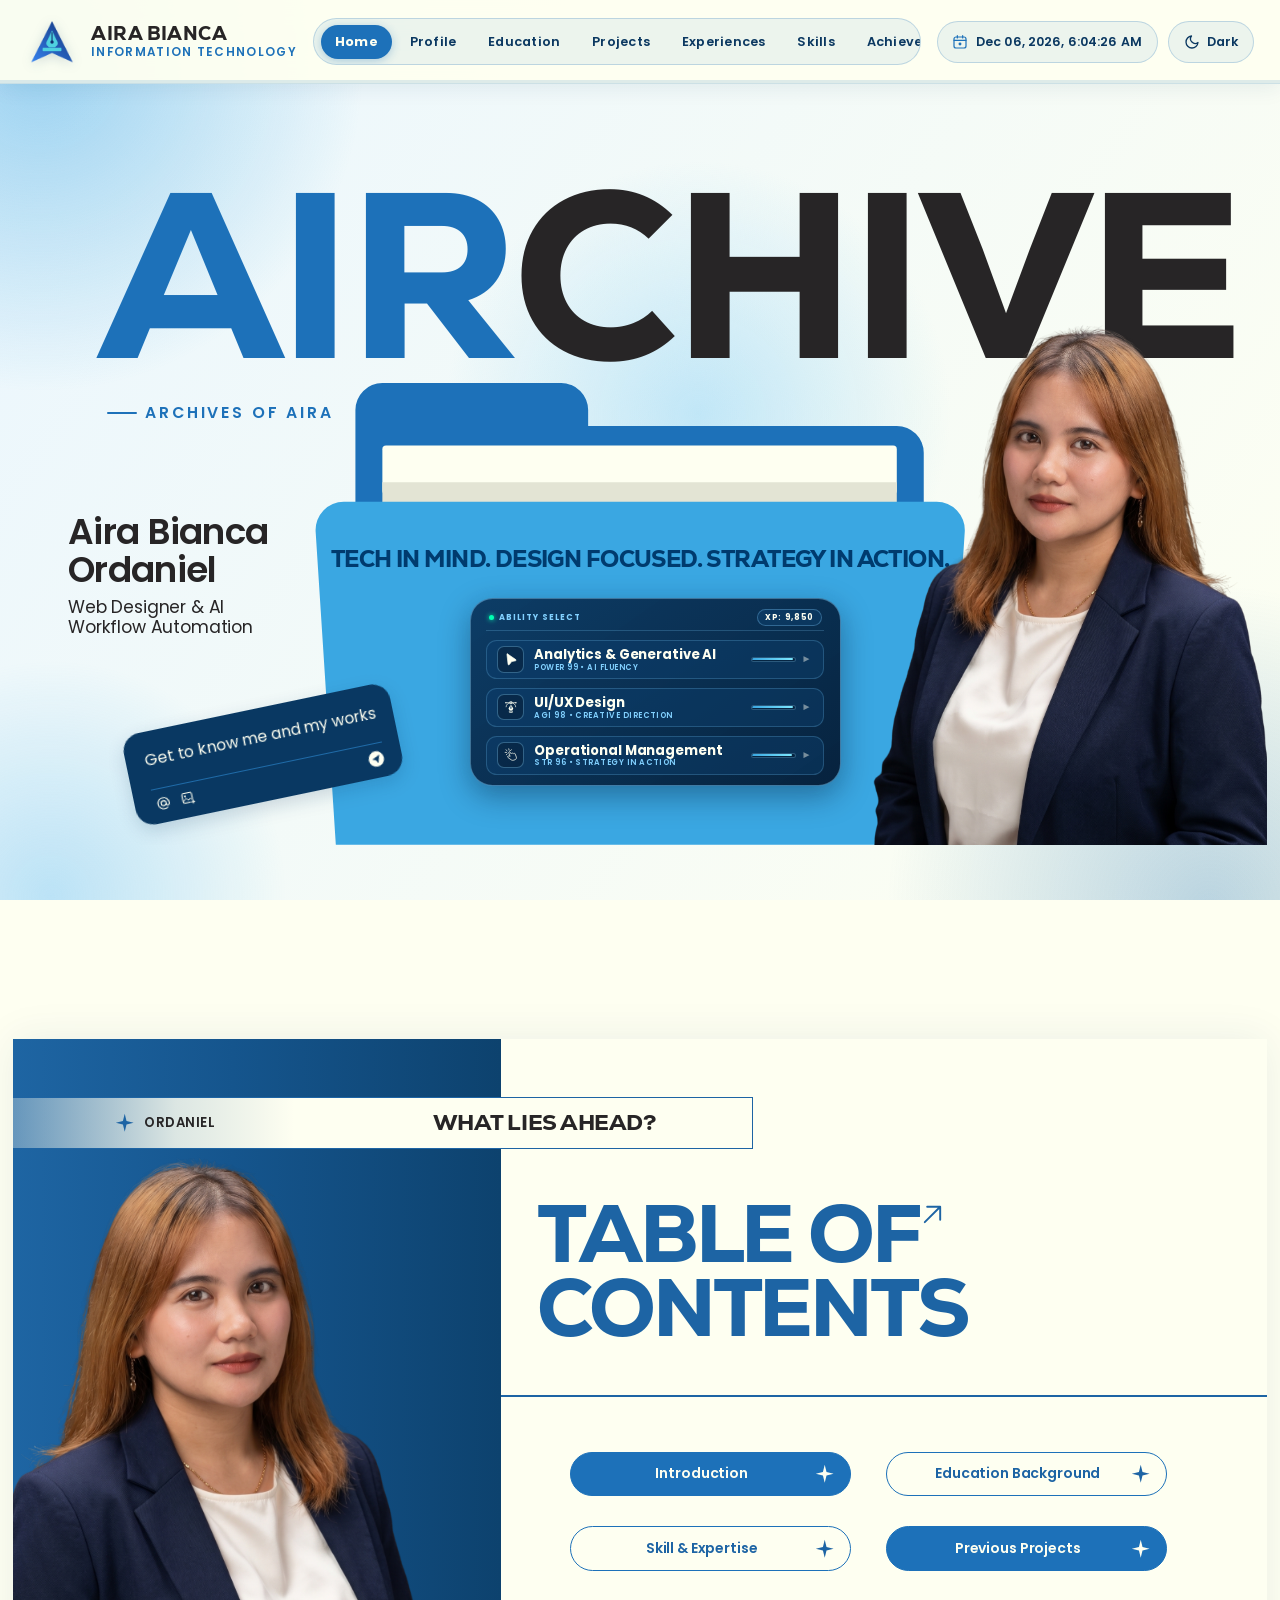
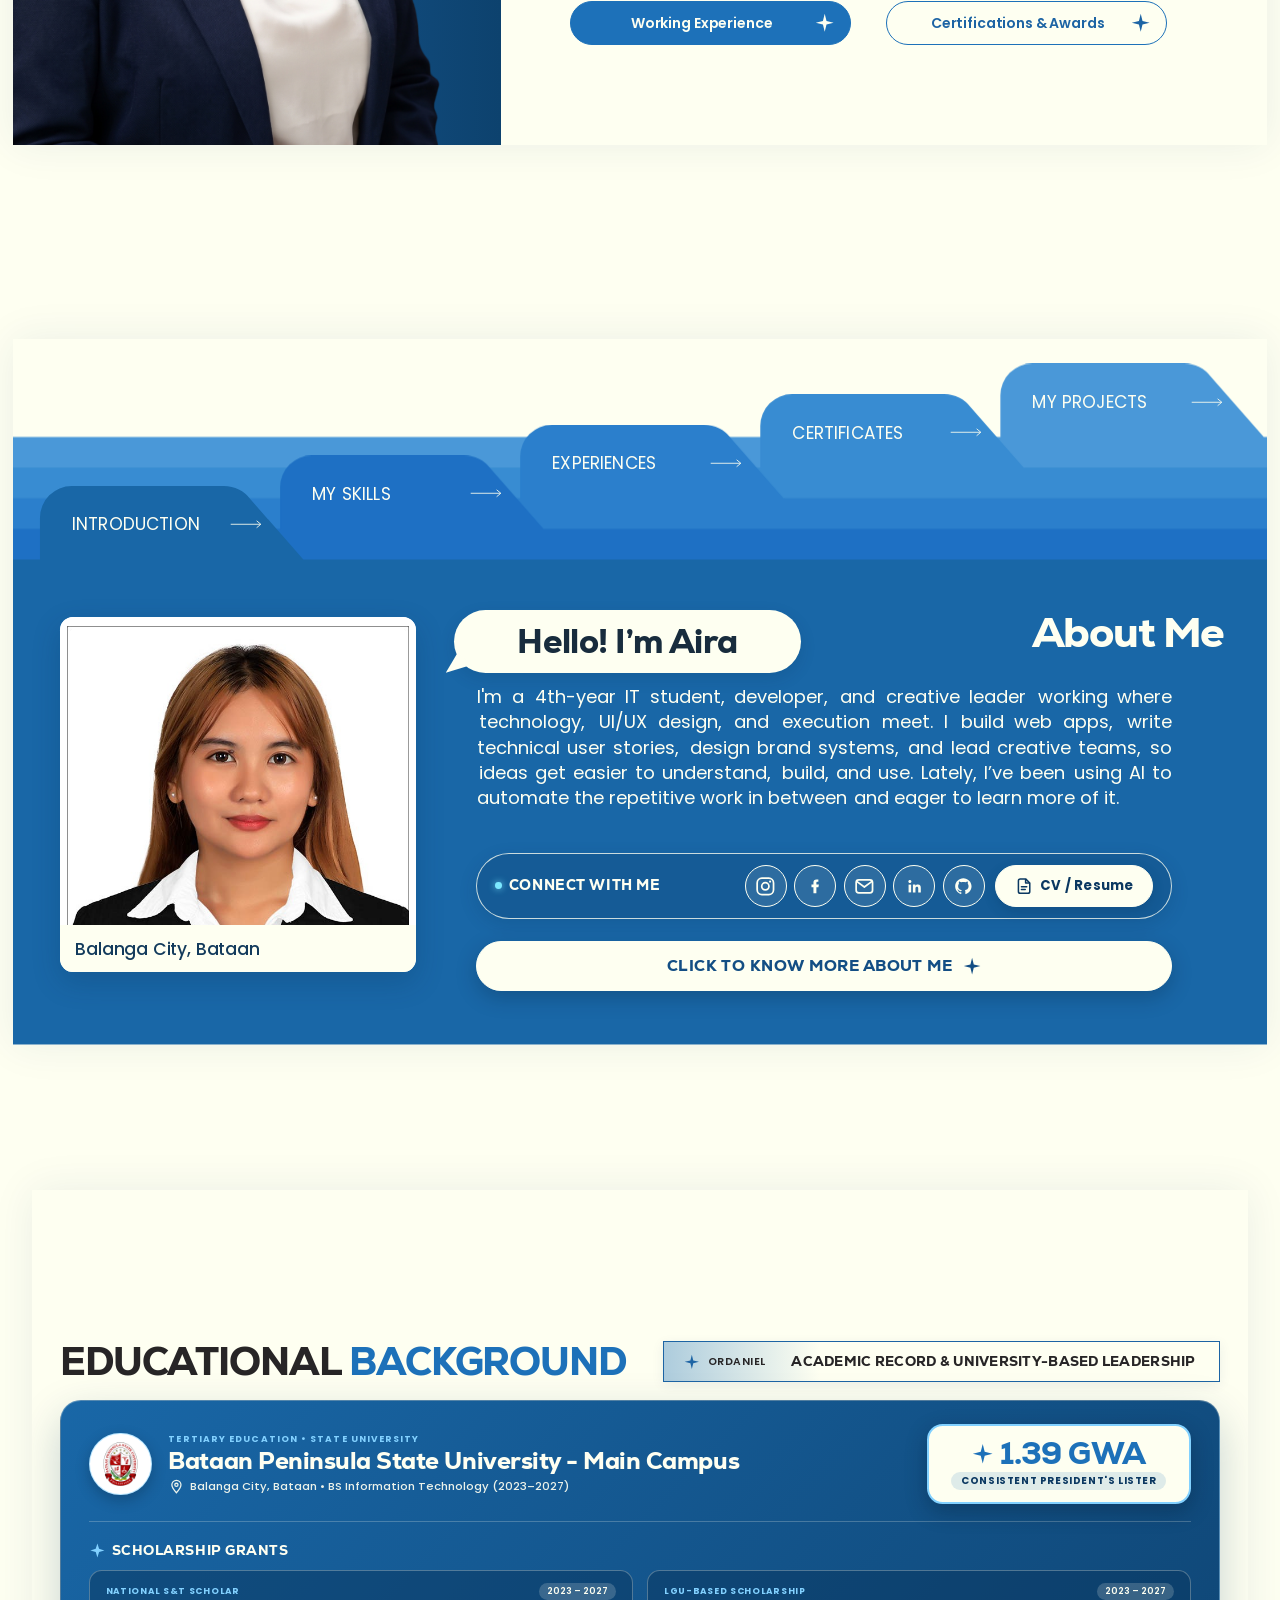
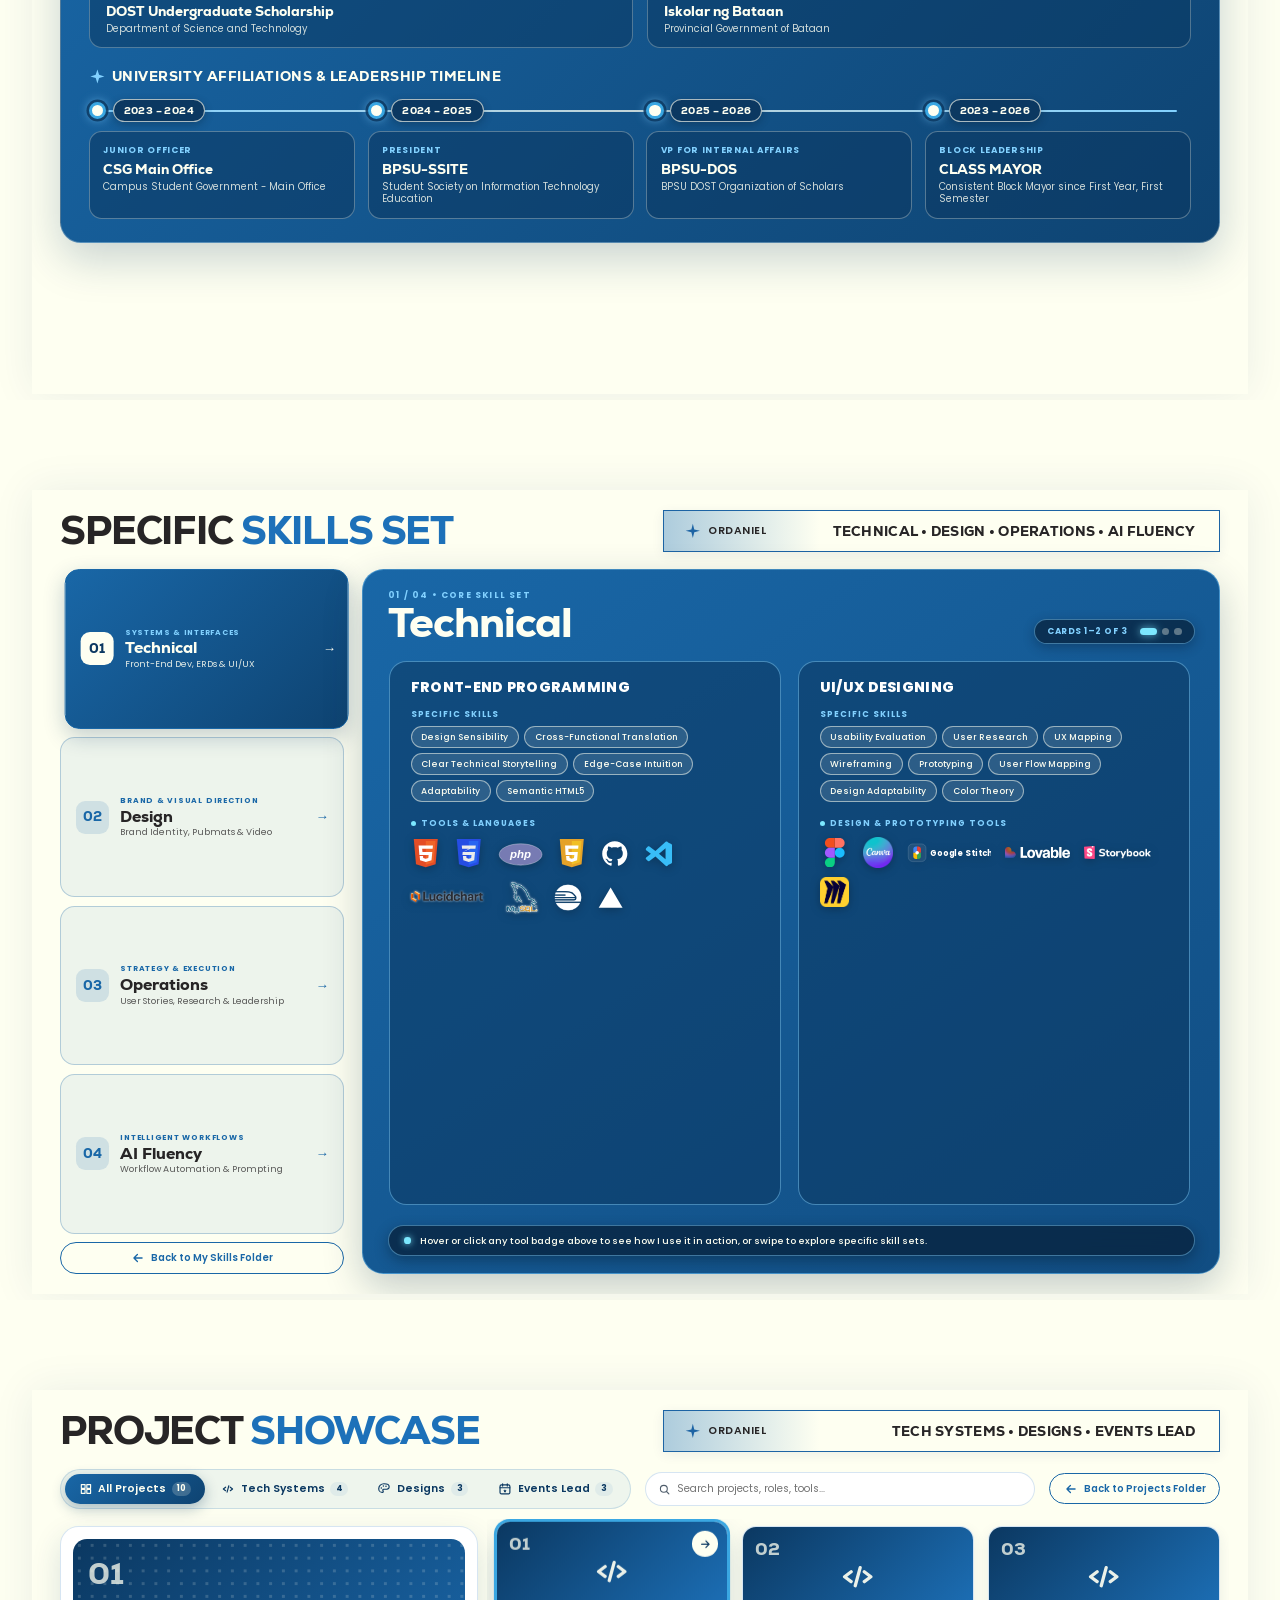
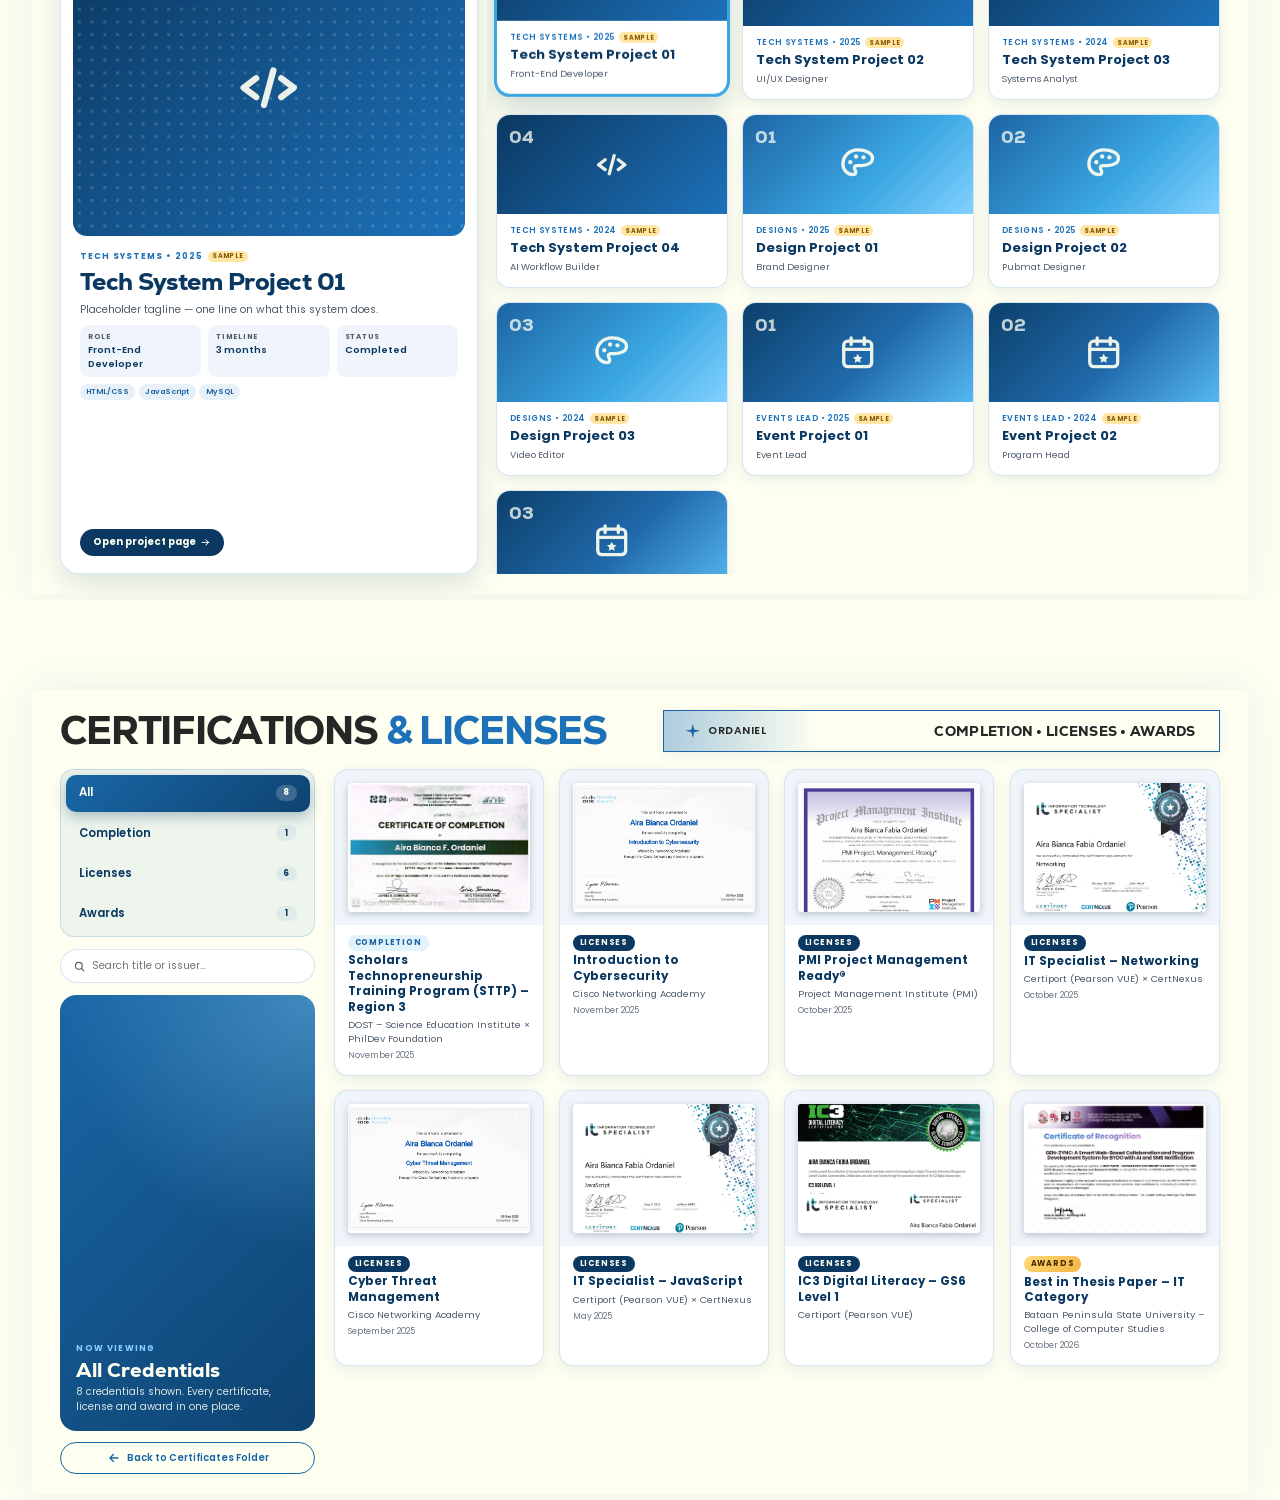
==== index.html @ 43c28be3 "updated with certs" ====
<!DOCTYPE html>
<html lang="en">

<head>
    <meta charset="UTF-8" />
    <meta name="viewport" content="width=device-width, initial-scale=1.0" />
    <title>AIRCHIVE — Archives of Aira | Aira Bianca Ordaniel</title>
    <!-- Browser Tab Icon (Favicon) — Adapts to Light & Dark Mode -->
    <link rel="icon" type="image/png" href="assets/logo-light.png" id="siteFavicon" />
    <link rel="apple-touch-icon" href="assets/logo-light.png" />
    <!-- External shared stylesheet (adoptable across all portfolio pages) -->
    <link rel="stylesheet" href="style.css" />
</head>

<body>

    <!-- ========================================================================
       TOP FIXED HEADER BAR (Logo + Name/Subtitle + Capsule Navigation)
       ======================================================================== -->
    <header class="site-header" aria-label="Main Portfolio Header">
        <!-- Left Brand: Custom A-Pen Logo (Light & Dark Variants) + Aira Bianca / Information Technology -->
        <a href="#page-cover" class="header-brand" data-nav-target="page-cover">
            <div class="header-logo-box" title="AIRCHIVE — Aira Bianca Logo">
                <img src="assets/logo-light.png" alt="Aira Bianca Logo"
                    class="header-logo-img header-logo-img--light" />
                <img src="assets/logo-dark.png" alt="Aira Bianca Logo" class="header-logo-img header-logo-img--dark" />
            </div>
            <div class="header-brand-text">
                <span class="header-brand-name">Aira Bianca</span>
                <span class="header-brand-sub">Information Technology</span>
            </div>
        </a>

        <!-- Center Capsule Navigation Bar -->
        <nav class="header-nav-capsule" aria-label="Primary Portfolio Sections">
            <a href="#page-cover" class="header-nav-link active" data-nav-target="page-cover">Home</a>
            <a href="#page-intro" class="header-nav-link" data-nav-target="page-intro"
                data-folder-mode="intro">Profile</a>
            <a href="#page-education" class="header-nav-link" data-nav-target="page-education">Education</a>
            <a href="#page-intro" class="header-nav-link" data-nav-target="page-intro"
                data-folder-mode="projects">Projects</a>
            <a href="#page-intro" class="header-nav-link" data-nav-target="page-intro"
                data-folder-mode="experiences">Experiences</a>
            <a href="#page-skills" class="header-nav-link" data-nav-target="page-skills">Skills</a>
            <a href="#page-toc" class="header-nav-link" data-nav-target="page-toc" data-toc-idx="5">
                Achievements</a>
            <a href="#page-intro" class="header-nav-link" data-nav-target="page-intro"
                data-folder-mode="certificates">Certifications</a>
            <a href="#page-intro" class="header-nav-link" data-nav-target="page-intro"
                data-folder-mode="experiences">Voluntary
                Involvements</a>
        </nav>

        <!-- Right Controls: Live Date-Time Picker + Light/Dark Theme Toggle -->
        <div class="header-controls">
            <!-- Live Date & Time Picker -->
            <label class="header-datetime-wrap"
                title="Click to open Date &amp; Time Picker (Double-click to reset to live clock)">
                <svg class="header-datetime-icon" viewBox="0 0 24 24" fill="none" xmlns="http://www.w3.org/2000/svg"
                    aria-hidden="true">
                    <rect x="3" y="4.5" width="18" height="16.5" rx="3" stroke="currentColor" stroke-width="1.8" />
                    <path d="M8 2.5V6M16 2.5V6M3 9.5H21" stroke="currentColor" stroke-width="1.8"
                        stroke-linecap="round" />
                    <circle cx="12" cy="15" r="2.2" fill="currentColor" />
                </svg>
                <span class="header-datetime-display" id="datetimeDisplay">Loading...</span>
                <input type="datetime-local" class="header-datetime-input" id="datetimePicker"
                    aria-label="Select Date and Time" />
            </label>

            <!-- Light / Dark Mode Toggle Button -->
            <button type="button" class="theme-toggle-btn" id="themeToggleBtn"
                title="Switch between Light and Dark Mode" aria-label="Toggle Light or Dark Mode">
                <svg class="theme-toggle-icon" id="themeToggleIcon" viewBox="0 0 24 24" fill="none"
                    xmlns="http://www.w3.org/2000/svg" aria-hidden="true">
                    <path d="M21 12.79A9 9 0 1 1 11.21 3 7 7 0 0 0 21 12.79Z" stroke="currentColor" stroke-width="2"
                        stroke-linecap="round" stroke-linejoin="round" />
                </svg>
                <span id="themeToggleLabel">Dark</span>
            </button>
        </div>

        <!-- Top Header Scroll Progress Indicator Bar -->
        <div class="header-scroll-track" aria-hidden="true">
            <div class="header-scroll-bar" id="headerScrollBar"></div>
        </div>
    </header>

    <!-- ========================================================================
       PAGE 1: PORTFOLIO COVER PAGE (AIRCHIVE)
       ======================================================================== -->
    <main class="portfolio-viewport" id="page-cover">
        <!-- Animated Blue Gradient Background (Theme-Adaptive, Mouse-Reactive) -->
        <div class="hero-gradient-bg" id="heroGradientBg" aria-hidden="true">
            <div class="hero-gradient-blobs" id="heroGradientBlobs">
                <span class="hero-blob hero-blob--1"></span>
                <span class="hero-blob hero-blob--2"></span>
                <span class="hero-blob hero-blob--3"></span>
                <span class="hero-blob hero-blob--4"></span>
            </div>
            <div class="hero-spotlight" id="heroSpotlight"></div>
            <div class="hero-grain"></div>
        </div>
        <!-- 16:9 Proportional Canvas (Matches Canva 1024x576 Layout Exactly) -->
        <section class="portfolio-canvas" id="portfolioCanvas" aria-label="AIRCHIVE Cover Page">

            <!-- Giant Display Header (Nexa) with Interactive Letters ("AIR" highlighted in blue) -->
            <h1 class="hero-title" id="heroTitle" aria-label="AIRCHIVE">
                <span class="hero-letter-air">A</span><span class="hero-letter-air">I</span><span
                    class="hero-letter-air">R</span><span>C</span><span>H</span><span>I</span><span>V</span><span>E</span>
            </h1>

            <!-- Creative Subtitle Badge ("Archives of Aira") -->
            <p class="hero-subtitle" id="heroSubtitle">Archives of Aira</p>

            <!-- Left Author Name & Subtitle (Poppins) -->
            <div class="author-info" id="authorInfo">
                <h2 class="author-name">Aira Bianca<br />Ordaniel</h2>
                <p class="author-role">Web Designer &amp; AI<br />Workflow Automation</p>
            </div>

            <!-- Center Folder Illustration (Click to open Table of Contents!) -->
            <div class="folder-wrapper" id="folderWrapper"
                title="Click to open the folder &amp; jump to Table of Contents">
                <svg class="folder-svg" viewBox="247 199 531 377" fill="none" xmlns="http://www.w3.org/2000/svg">
                    <!-- Back Folder Tab & Body -->
                    <path d="M 280 221
               A 22 22 0 0 1 302 199
               H 448
               A 22 22 0 0 1 470 221
               V 234
               H 722
               A 22 22 0 0 1 744 256
               V 330
               H 280
               Z" fill="#1D71B9" />
                    <!-- Animated Inner Document Paper Group -->
                    <g class="folder-paper-group">
                        <!-- Inner Document Paper (Cream Top Layer) -->
                        <rect x="302" y="250" width="420" height="40" rx="3" fill="#FEFFF1" />
                        <!-- Hidden Peek Label Revealed on Folder Hover -->
                        <text x="512" y="266" text-anchor="middle" class="paper-peek-text">
                            CLICK TO OPEN TABLE OF CONTENTS ↓
                        </text>
                        <!-- Inner Document Paper (Shaded Lower Strip) -->
                        <rect x="302" y="280" width="420" height="24" fill="#E3E4D4" />
                    </g>
                    <!-- Front Light-Blue Folder Flap (Slightly Tapered Sides with Rounded Top Corners) -->
                    <path class="folder-front-flap" d="M 264 576
               L 247.5 320
               A 23 23 0 0 1 270.5 296
               H 754.5
               A 23 23 0 0 1 777.5 320
               L 761 576
               Z" fill="#3AA7E2" />
                </svg>
            </div>

            <!-- Folder Tagline (Nexa Bold/Heavy) -->
            <p class="folder-tagline">TECH IN MIND. DESIGN FOCUSED. STRATEGY IN ACTION.</p>

            <!-- Dark Navy Skills Card inside Folder - Interactive Gameplay Ability Select -->
            <div class="skills-card" id="skillsCard" role="region" aria-label="Interactive Character Skills HUD">
                <!-- Mini Cyber Gameplay HUD Header -->
                <div class="skills-hud-bar" aria-hidden="true">
                    <span class="skills-hud-chip"><span class="skills-hud-dot"></span> ABILITY SELECT</span>
                    <span class="skills-hud-score" id="gameplayScore">XP: 9,850</span>
                </div>

                <!-- Row 1: Analytics & Generative AI -->
                <div class="skill-row skill-game-card-1" tabindex="0" data-toc-filter="ai" data-skill-score="150"
                    data-skill-title="Analytics &amp; Generative AI"
                    data-detail="Turning data insights &amp; LLM workflows into smart, automated web solutions. (Click to view in TOC ↓)">
                    <div class="skill-row-left">
                        <span class="skill-icon" aria-hidden="true">
                            <svg viewBox="0 0 28 28" fill="none" xmlns="http://www.w3.org/2000/svg">
                                <path
                                    d="M7.5 4.8L22.6 15.2C23.5 15.8 23.2 17.2 22.1 17.4L15.4 18.6L11.2 24.1C10.5 25.0 9.1 24.6 9.0 23.5L7.0 6.0C6.9 4.9 8.0 4.2 7.5 4.8Z"
                                    fill="#FEFFF1" stroke="#FEFFF1" stroke-width="1.2" stroke-linejoin="round" />
                            </svg>
                        </span>
                        <div class="skill-info-meta">
                            <span class="skill-label">Analytics &amp; Generative AI</span>
                            <span class="skill-game-sub">POWER 99 • AI FLUENCY</span>
                        </div>
                    </div>
                    <div class="skill-row-right">
                        <div class="skill-stat-gauge" title="Mastery Level: 99%">
                            <span class="skill-gauge-fill" style="width: 98%;"></span>
                        </div>
                        <span class="skill-select-arrow" aria-hidden="true">►</span>
                    </div>
                </div>

                <!-- Row 2: UI/UX Design -->
                <div class="skill-row skill-game-card-2" tabindex="0" data-toc-filter="design" data-skill-score="120"
                    data-skill-title="UI/UX Design"
                    data-detail="Crafting clean, intuitive interfaces and human-centered digital experiences. (Click to view in TOC ↓)">
                    <div class="skill-row-left">
                        <span class="skill-icon" aria-hidden="true">
                            <svg viewBox="0 0 28 28" fill="none" xmlns="http://www.w3.org/2000/svg">
                                <line x1="6" y1="6.5" x2="22" y2="6.5" stroke="#FEFFF1" stroke-width="1.2" />
                                <circle cx="5.2" cy="6.5" r="1.4" fill="#FEFFF1" />
                                <circle cx="22.8" cy="6.5" r="1.4" fill="#FEFFF1" />
                                <rect x="12.4" y="4.9" width="3.2" height="3.2" fill="#0B3861" stroke="#FEFFF1"
                                    stroke-width="1.2" />
                                <path d="M5.5 14.5C5.5 9.5 9.2 6.8 14 6.8C18.8 6.8 22.5 9.5 22.5 14.5" stroke="#FEFFF1"
                                    stroke-width="1.2" fill="none" />
                                <path d="M14 9.5L18.2 16.8L16.5 20.5H11.5L9.8 16.8L14 9.5Z" fill="#FEFFF1" />
                                <line x1="14" y1="9.5" x2="14" y2="15.5" stroke="#0B3861" stroke-width="1.2" />
                                <circle cx="14" cy="15.8" r="1.3" fill="#0B3861" />
                                <rect x="11.2" y="21.5" width="5.6" height="2.4" rx="0.6" stroke="#FEFFF1"
                                    stroke-width="1.2" fill="none" />
                            </svg>
                        </span>
                        <div class="skill-info-meta">
                            <span class="skill-label">UI/UX Design</span>
                            <span class="skill-game-sub">AGI 98 • CREATIVE DIRECTION</span>
                        </div>
                    </div>
                    <div class="skill-row-right">
                        <div class="skill-stat-gauge" title="Mastery Level: 98%">
                            <span class="skill-gauge-fill" style="width: 96%;"></span>
                        </div>
                        <span class="skill-select-arrow" aria-hidden="true">►</span>
                    </div>
                </div>

                <!-- Row 3: Operational Management -->
                <div class="skill-row skill-game-card-3" tabindex="0" data-toc-filter="ops" data-skill-score="110"
                    data-skill-title="Operational Management"
                    data-detail="Streamlining processes, project execution, and cross-functional workflows. (Click to view in TOC ↓)">
                    <div class="skill-row-left">
                        <span class="skill-icon" aria-hidden="true">
                            <svg viewBox="0 0 28 28" fill="none" xmlns="http://www.w3.org/2000/svg">
                                <line x1="10.2" y1="3.2" x2="10.8" y2="5.6" stroke="#FEFFF1" stroke-width="1.3"
                                    stroke-linecap="round" />
                                <line x1="5.2" y1="5.0" x2="7.2" y2="6.6" stroke="#FEFFF1" stroke-width="1.3"
                                    stroke-linecap="round" />
                                <line x1="3.8" y1="9.6" x2="6.3" y2="9.6" stroke="#FEFFF1" stroke-width="1.3"
                                    stroke-linecap="round" />
                                <line x1="5.8" y1="13.8" x2="7.6" y2="12.2" stroke="#FEFFF1" stroke-width="1.3"
                                    stroke-linecap="round" />
                                <line x1="14.8" y1="4.8" x2="13.2" y2="6.6" stroke="#FEFFF1" stroke-width="1.3"
                                    stroke-linecap="round" />
                                <path
                                    d="M11.2 8.2C10.3 8.5 9.9 9.5 10.3 10.5L12.6 16.5L10.3 15.8C9.3 15.5 8.3 16.0 8.1 16.9C7.9 17.5 8.2 18.2 8.8 18.6L14.6 22.8C15.9 23.7 17.6 23.9 19.2 23.3L21.5 22.4C23.4 21.7 24.3 19.6 23.6 17.7L21.5 12.2C21.1 11.2 20.1 10.7 19.2 11.1C18.9 11.2 18.6 11.5 18.5 11.8C18.1 10.9 17.1 10.5 16.2 10.9C15.8 11.0 15.5 11.3 15.4 11.7C14.9 10.9 14.0 10.6 13.2 11.0L12.5 9.1C12.2 8.2 11.3 7.9 11.2 8.2Z"
                                    stroke="#FEFFF1" stroke-width="1.3" stroke-linejoin="round" fill="none" />
                            </svg>
                        </span>
                        <div class="skill-info-meta">
                            <span class="skill-label">Operational Management</span>
                            <span class="skill-game-sub">STR 96 • STRATEGY IN ACTION</span>
                        </div>
                    </div>
                    <div class="skill-row-right">
                        <div class="skill-stat-gauge" title="Mastery Level: 96%">
                            <span class="skill-gauge-fill" style="width: 94%;"></span>
                        </div>
                        <span class="skill-select-arrow" aria-hidden="true">►</span>
                    </div>
                </div>
            </div>

            <!-- Interactive Skill Detail Pill below Card -->
            <div class="skill-detail-toast" id="skillDetailToast" role="status" aria-live="polite"></div>

            <!-- Interactive AI Reply Bubble above the 2026 Edition Prompt Box -->
            <div class="ai-reply-bubble" id="aiReplyBubble" role="status" aria-live="polite"></div>

            <!-- Tilted "2026 Edition" Interactive Prompt Box Badge (Bottom Left) -->
            <div class="edition-badge" id="editionBadge">
                <div class="edition-badge-top">
                    <input type="text" class="edition-prompt-input" id="promptInput"
                        value="Get to know me and my works!" placeholder="Ask or jump to section..."
                        aria-label="Interactive Portfolio Prompt" />
                </div>
                <div class="edition-badge-bottom">
                    <div class="edition-badge-left-icons">
                        <!-- @ Symbol Button -->
                        <button type="button" class="badge-icon-btn" id="btnMention" title="Mention @Aira"
                            aria-label="Show Aira's profile tag">
                            <svg class="icon-at" viewBox="0 0 20 20" fill="none" xmlns="http://www.w3.org/2000/svg">
                                <path
                                    d="M13.2 10C13.2 11.77 11.77 13.2 10 13.2C8.23 13.2 6.8 11.77 6.8 10C6.8 8.23 8.23 6.8 10 6.8C11.77 6.8 13.2 8.23 13.2 10ZM13.2 10V11.2C13.2 12.3 14.1 13.2 15.2 13.2C16.3 13.2 17.2 12.3 17.2 11.2V10C17.2 6.02 13.98 2.8 10 2.8C6.02 2.8 2.8 6.02 2.8 10C2.8 13.98 6.02 17.2 10 17.2C11.6 17.2 13.08 16.68 14.28 15.8"
                                    stroke="currentColor" stroke-width="1.4" stroke-linecap="round" />
                            </svg>
                        </button>
                        <!-- Image Add Button -->
                        <button type="button" class="badge-icon-btn" id="btnGallery" title="Open Table of Contents"
                            aria-label="Open Table of Contents">
                            <svg class="icon-image-plus" viewBox="0 0 20 20" fill="none"
                                xmlns="http://www.w3.org/2000/svg">
                                <rect x="2.8" y="3.2" width="12.5" height="12.5" rx="2.2" stroke="currentColor"
                                    stroke-width="1.3" />
                                <circle cx="6.5" cy="7" r="1.2" fill="currentColor" />
                                <path d="M3.5 13.5L7.2 9.8L10.2 12.8L12.5 10.5L14.8 12.8" stroke="currentColor"
                                    stroke-width="1.2" stroke-linecap="round" stroke-linejoin="round" />
                                <circle cx="15.5" cy="15.5" r="3.2" fill="#093862" />
                                <path d="M15.5 13.5V17.5M13.5 15.5H17.5" stroke="currentColor" stroke-width="1.3"
                                    stroke-linecap="round" />
                            </svg>
                        </button>
                    </div>

                    <!-- Send Paper Plane Circle Button -->
                    <button type="button" class="edition-badge-send" id="btnSendPrompt" title="Send prompt"
                        aria-label="Send prompt">
                        <svg viewBox="0 0 20 20" fill="none" xmlns="http://www.w3.org/2000/svg">
                            <circle cx="10" cy="10" r="8.5" fill="#FEFFF1" />
                            <path d="M6.2 9.8L13.6 6.4L11.2 14.2L9.4 11.0L6.2 9.8Z" fill="#093862" stroke="#093862"
                                stroke-width="0.6" stroke-linejoin="round" />
                        </svg>
                    </button>
                </div>
            </div>

            <!-- Transparent Portrait of Aira -->
            <div class="portrait-container" id="portraitContainer">
                <img src="assets/aira.png" alt="Aira Bianca Ordaniel" class="portrait-img" />
            </div>

        </section>
    </main>

    <!-- ========================================================================
       PAGE 2: TABLE OF CONTENTS
       ======================================================================== -->
    <section class="portfolio-viewport" id="page-toc">
        <div class="portfolio-canvas" id="tocCanvas" aria-label="Table of Contents Page">

            <!-- Left Blue Gradient Panel -->
            <div class="toc-left-panel" aria-hidden="true"></div>

            <!-- Top Banner ("✦ ORDANIEL | WHAT LIES AHEAD?") -->
            <header class="toc-top-banner">
                <div class="toc-banner-brand">
                    <!-- 4-Point Sparkle Star Icon -->
                    <svg class="toc-banner-star" viewBox="0 0 24 24" fill="none" xmlns="http://www.w3.org/2000/svg"
                        aria-hidden="true">
                        <path d="M12 1L14.2 9.8L23 12L14.2 14.2L12 23L9.8 14.2L1 12L9.8 9.8L12 1Z"
                            fill="currentColor" />
                    </svg>
                    <span>ORDANIEL</span>
                </div>
                <span class="toc-banner-headline">WHAT LIES AHEAD?</span>
            </header>

            <!-- Left Portrait Overlapping the Banner (Matches Canva Page 2) -->
            <div class="toc-portrait-container" id="tocPortrait">
                <img src="assets/flipped-aira.png" alt="Aira Bianca Ordaniel" class="toc-portrait-img" />
            </div>

            <!-- Main Heading: TABLE OF CONTENTS + Top-Right Arrow -->
            <div class="toc-heading-group">
                <h2 class="toc-heading">TABLE OF<br />CONTENTS</h2>
                <!-- Top-Right Diagonal Arrow Icon (Click to scroll back to Cover) -->
                <a href="#page-cover" class="toc-heading-arrow" title="Back to Portfolio Cover"
                    aria-label="Back to Portfolio Cover">
                    <svg viewBox="0 0 28 28" fill="none" xmlns="http://www.w3.org/2000/svg">
                        <path d="M6 22L22 6M22 6H8.5M22 6V19.5" stroke="currentColor" stroke-width="2"
                            stroke-linecap="round" stroke-linejoin="round" />
                    </svg>
                </a>
            </div>

            <!-- Horizontal Divider Line -->
            <div class="toc-divider" aria-hidden="true"></div>

            <!-- 2x3 Grid of Interactive TOC Pill Buttons -->
            <nav class="toc-pills-grid" aria-label="Portfolio Sections">
                <!-- Row 1, Col 1: Introduction (Solid Blue -> Opens Page 3!) -->
                <a href="#page-intro" class="toc-pill toc-pill--filled" data-target="page-intro"
                    data-folder-mode="intro" data-section="01 • INTRODUCTION" data-category="ai design ops"
                    data-summary="Click to open the Introduction folder tab — About Aira, her background, and credentials.">
                    <span>Introduction</span>
                    <span class="toc-pill-star" aria-hidden="true">
                        <svg viewBox="0 0 24 24" fill="none" xmlns="http://www.w3.org/2000/svg">
                            <path d="M12 1L14.2 9.8L23 12L14.2 14.2L12 23L9.8 14.2L1 12L9.8 9.8L12 1Z"
                                fill="currentColor" />
                        </svg>
                    </span>
                </a>

                <!-- Row 1, Col 2: Education Background (Outlined Cream -> Opens Page 4!) -->
                <a href="#page-education" class="toc-pill toc-pill--outlined" data-target="page-education"
                    data-section="02 • EDUCATION" data-category="ops"
                    data-summary="Click to view Educational Background — Bataan Peninsula State University, BSIT (2023–2027), scholarships, and leadership timeline.">
                    <span>Education Background</span>
                    <span class="toc-pill-star" aria-hidden="true">
                        <svg viewBox="0 0 24 24" fill="none" xmlns="http://www.w3.org/2000/svg">
                            <path d="M12 1L14.2 9.8L23 12L14.2 14.2L12 23L9.8 14.2L1 12L9.8 9.8L12 1Z"
                                fill="currentColor" />
                        </svg>
                    </span>
                </a>

                <!-- Row 2, Col 1: Skill & Expertise (Outlined Cream -> Opens My Skills Folder!) -->
                <a href="#page-intro" class="toc-pill toc-pill--outlined" data-target="page-intro"
                    data-folder-mode="skills" data-section="03 • SKILL &amp; EXPERTISE" data-category="ai design ops"
                    data-summary="Click to open the My Skills folder tab — What I Do across Technical Projects, Design Workload, and Strategic Planning.">
                    <span>Skill &amp; Expertise</span>
                    <span class="toc-pill-star" aria-hidden="true">
                        <svg viewBox="0 0 24 24" fill="none" xmlns="http://www.w3.org/2000/svg">
                            <path d="M12 1L14.2 9.8L23 12L14.2 14.2L12 23L9.8 14.2L1 12L9.8 9.8L12 1Z"
                                fill="currentColor" />
                        </svg>
                    </span>
                </a>

                <!-- Row 2, Col 2: Previous Projects (Solid Blue) -->
                <a href="#page-intro" class="toc-pill toc-pill--filled" data-target="page-intro" data-folder-mode="projects" data-section="04 • PREVIOUS PROJECTS"
                    data-category="ai design"
                    data-summary="Featured web applications, UI/UX prototypes, and AI-powered builds with live case studies.">
                    <span>Previous Projects</span>
                    <span class="toc-pill-star" aria-hidden="true">
                        <svg viewBox="0 0 24 24" fill="none" xmlns="http://www.w3.org/2000/svg">
                            <path d="M12 1L14.2 9.8L23 12L14.2 14.2L12 23L9.8 14.2L1 12L9.8 9.8L12 1Z"
                                fill="currentColor" />
                        </svg>
                    </span>
                </a>

                <!-- Row 3, Col 1: Working Experience (Solid Blue) -->
                <a href="#page-intro" class="toc-pill toc-pill--filled" data-target="page-intro" data-folder-mode="experiences" data-section="05 • WORKING EXPERIENCE"
                    data-category="ops design"
                    data-summary="Hands-on professional roles, operational management impact, and real-world project delivery.">
                    <span>Working Experience</span>
                    <span class="toc-pill-star" aria-hidden="true">
                        <svg viewBox="0 0 24 24" fill="none" xmlns="http://www.w3.org/2000/svg">
                            <path d="M12 1L14.2 9.8L23 12L14.2 14.2L12 23L9.8 14.2L1 12L9.8 9.8L12 1Z"
                                fill="currentColor" />
                        </svg>
                    </span>
                </a>

                <!-- Row 3, Col 2: Certifications & Awards (Outlined Cream) -->
                <a href="#page-intro" class="toc-pill toc-pill--outlined" data-target="page-intro" data-folder-mode="certificates"
                    data-section="06 • CERTIFICATIONS &amp; AWARDS" data-category="ai"
                    data-summary="Verified credentials, AI &amp; tech certifications, and recognitions earned along the journey.">
                    <span>Certifications &amp; Awards</span>
                    <span class="toc-pill-star" aria-hidden="true">
                        <svg viewBox="0 0 24 24" fill="none" xmlns="http://www.w3.org/2000/svg">
                            <path d="M12 1L14.2 9.8L23 12L14.2 14.2L12 23L9.8 14.2L1 12L9.8 9.8L12 1Z"
                                fill="currentColor" />
                        </svg>
                    </span>
                </a>
            </nav>

            <!-- Interactive Section Preview Bar (Updates when hovering/clicking any TOC pill) -->
            <div class="toc-preview-bar" id="tocPreviewBar" role="status" aria-live="polite">
                <div class="toc-preview-content">
                    <span class="toc-preview-badge" id="tocPreviewBadge">01 • INTRODUCTION</span>
                    <span class="toc-preview-text" id="tocPreviewText">Hover or click any chapter pill above to preview
                        what lies ahead.</span>
                </div>
            </div>

        </div>
    </section>

    <!-- ========================================================================
       PAGE 3: INTRODUCTION ("ABOUT ME") — LAYERED FOLDER CONCEPT
       ======================================================================== -->
    <section class="portfolio-viewport" id="page-intro">
        <div class="portfolio-canvas intro-canvas" id="introCanvas" aria-label="Introduction — About Me Page">

            <!-- 3-Layer Stacked Folder SVG Background (Exact Canva Geometry) -->
            <svg class="intro-folders-svg" viewBox="0 0 1024 576" fill="none" xmlns="http://www.w3.org/2000/svg"
                aria-hidden="true">
                <!-- 5 stacked folder shapes = 5 tab SLOTS (back-most first). JS moves the tab labels
                     between slots, so the active folder always sits in the front slot. -->
                <g class="intro-folder-layer intro-folder-layer--s4" id="svgFolderSlot4">
                    <path d="M 0 80 H 806 V 46 A 26 26 0 0 1 832 20 H 956 A 28 28 0 0 1 978 31 L 1021 80 H 1024 V 200 H 0 Z"
                        fill="#4A98D8" />
                </g>
                <g class="intro-folder-layer intro-folder-layer--s3" id="svgFolderSlot3">
                    <path d="M 0 105 H 610 V 71 A 26 26 0 0 1 636 45 H 760 A 28 28 0 0 1 782 56 L 825 105 H 1024 V 225 H 0 Z"
                        fill="#388CD2" />
                </g>
                <g class="intro-folder-layer intro-folder-layer--s2" id="svgFolderSlot2">
                    <path d="M 0 130 H 414 V 96 A 26 26 0 0 1 440 70 H 564 A 28 28 0 0 1 586 81 L 629 130 H 1024 V 250 H 0 Z"
                        fill="#2B7FCC" />
                </g>
                <g class="intro-folder-layer intro-folder-layer--s1" id="svgFolderSlot1">
                    <path d="M 0 155 H 218 V 121 A 26 26 0 0 1 244 95 H 368 A 28 28 0 0 1 390 106 L 433 155 H 1024 V 275 H 0 Z"
                        fill="#1E70C4" />
                </g>
                <g class="intro-folder-layer intro-folder-layer--s0" id="svgFolderSlot0">
                    <path d="M 0 180 H 22 V 146 A 26 26 0 0 1 48 120 H 172 A 28 28 0 0 1 194 131 L 237 180 H 1024 V 576 H 0 Z"
                        fill="#1967A7" />
                </g>
            </svg>

            <!-- Interactive Folder Tab Buttons Overlaid on the 3 Folder Tabs -->
            <button type="button" class="intro-tab-btn intro-tab-btn--projects slot-4" data-tab="projects"
                title="Open My Projects folder">
                <span>MY PROJECTS</span>
                <span class="intro-tab-arrow" aria-hidden="true">
                    <svg viewBox="0 0 46 14" fill="none" xmlns="http://www.w3.org/2000/svg">
                        <line x1="1" y1="7" x2="43" y2="7" stroke="currentColor" stroke-width="1.2" />
                        <path d="M38 2.5L43.5 7L38 11.5" stroke="currentColor" stroke-width="1.2" stroke-linecap="round"
                            stroke-linejoin="round" />
                    </svg>
                </span>
            </button>

            <button type="button" class="intro-tab-btn intro-tab-btn--certs slot-3" data-tab="certificates"
                title="Open Certificates folder">
                <span>CERTIFICATES</span>
                <span class="intro-tab-arrow" aria-hidden="true">
                    <svg viewBox="0 0 46 14" fill="none" xmlns="http://www.w3.org/2000/svg">
                        <line x1="1" y1="7" x2="43" y2="7" stroke="currentColor" stroke-width="1.2" />
                        <path d="M38 2.5L43.5 7L38 11.5" stroke="currentColor" stroke-width="1.2" stroke-linecap="round"
                            stroke-linejoin="round" />
                    </svg>
                </span>
            </button>

            <button type="button" class="intro-tab-btn intro-tab-btn--experiences slot-2" data-tab="experiences"
                title="Open Experiences folder">
                <span>EXPERIENCES</span>
                <span class="intro-tab-arrow" aria-hidden="true">
                    <svg viewBox="0 0 46 14" fill="none" xmlns="http://www.w3.org/2000/svg">
                        <line x1="1" y1="7" x2="43" y2="7" stroke="currentColor" stroke-width="1.2" />
                        <path d="M38 2.5L43.5 7L38 11.5" stroke="currentColor" stroke-width="1.2" stroke-linecap="round"
                            stroke-linejoin="round" />
                    </svg>
                </span>
            </button>

            <button type="button" class="intro-tab-btn intro-tab-btn--skills slot-1" data-tab="skills"
                title="Preview My Skills tab">
                <span>MY SKILLS</span>
                <span class="intro-tab-arrow" aria-hidden="true">
                    <svg viewBox="0 0 46 14" fill="none" xmlns="http://www.w3.org/2000/svg">
                        <line x1="1" y1="7" x2="43" y2="7" stroke="currentColor" stroke-width="1.2" />
                        <path d="M38 2.5L43.5 7L38 11.5" stroke="currentColor" stroke-width="1.2" stroke-linecap="round"
                            stroke-linejoin="round" />
                    </svg>
                </span>
            </button>

            <button type="button" class="intro-tab-btn intro-tab-btn--intro slot-0" data-tab="intro"
                title="Active Tab: Introduction (Click to view Introduction)">
                <span>INTRODUCTION</span>
                <span class="intro-tab-arrow" aria-hidden="true">
                    <svg viewBox="0 0 46 14" fill="none" xmlns="http://www.w3.org/2000/svg">
                        <line x1="1" y1="7" x2="43" y2="7" stroke="currentColor" stroke-width="1.2" />
                        <path d="M38 2.5L43.5 7L38 11.5" stroke="currentColor" stroke-width="1.2" stroke-linecap="round"
                            stroke-linejoin="round" />
                    </svg>
                </span>
            </button>

            <!-- Quick Return Pill When Viewing MY SKILLS Folder Tab -->
            <button type="button" class="folder-prev-tab-pill" id="btnBackToIntroTab"
                title="Return to Introduction Folder Tab">
                <svg width="15" height="15" viewBox="0 0 24 24" fill="none" xmlns="http://www.w3.org/2000/svg"
                    aria-hidden="true">
                    <path d="M19 12H5M5 12L11 6M5 12L11 18" stroke="currentColor" stroke-width="2.2"
                        stroke-linecap="round" stroke-linejoin="round" />
                </svg>
                <span id="folderPrevTabLabel">INTRODUCTION</span>
            </button>

            <!-- Main Folder Foreground Content Wrapper (INTRODUCTION TAB) -->
            <div class="intro-content-fade" id="introFolderContent">
                <!-- Left Polaroid Card with Provided Picture & "Balanga City, Bataan" Caption -->
                <div class="intro-polaroid">
                    <div class="intro-polaroid-photo-wrap">
                        <img src="assets/aira-id.jpg" alt="Aira Bianca Ordaniel — Portrait"
                            class="intro-polaroid-img" />
                    </div>
                    <div class="intro-polaroid-caption">
                        Balanga City, Bataan
                    </div>
                </div>

                <!-- "Hello! I'm Aira" Cream Speech Bubble -->
                <div class="intro-speech-bubble" id="introSpeechBubble" title="Click to wave!">
                    <span class="intro-speech-text" id="introSpeechText">Hello! I’m Aira</span>
                </div>

                <!-- Top-Right "About Me" Display Heading -->
                <h2 class="intro-about-heading">About Me</h2>

                <!-- Bio Paragraph (With Interactive Highlightable Spans Matched to All 6 Bottom Pills) -->
                <p class="intro-bio-text">
                    I'm a <span class="intro-bio-highlight" data-badge="it">4th-year IT student, developer,</span> and
                    <span class="intro-bio-highlight" data-badge="dost">creative leader</span> working where <span
                        class="intro-bio-highlight" data-badge="it">technology,</span> <span class="intro-bio-highlight"
                        data-badge="uiux">UI/UX design,</span> and <span class="intro-bio-highlight"
                        data-badge="workflow">execution</span> meet. I <span class="intro-bio-highlight"
                        data-badge="it">build web apps,</span> <span class="intro-bio-highlight"
                        data-badge="writer">write technical user stories,</span> <span class="intro-bio-highlight"
                        data-badge="graphic">design brand systems,</span> and <span class="intro-bio-highlight"
                        data-badge="dost">lead creative teams,</span> so <span class="intro-bio-highlight"
                        data-badge="writer">ideas get easier to understand,</span> <span class="intro-bio-highlight"
                        data-badge="uiux">build, and use.</span> Lately, I’ve been <span class="intro-bio-highlight"
                        data-badge="workflow">using AI to automate the repetitive work in between</span> and eager to
                    learn more of it.
                </p>

                <!-- Connect With Me Bar (Instagram, Facebook, Email, LinkedIn, GitHub + CV/Resume Pill) -->
                <div class="intro-connect-row">
                    <span class="intro-connect-label">Connect with me</span>

                    <div class="intro-connect-actions">
                        <div class="intro-social-links" role="group" aria-label="Social and Contact Links">
                            <!-- Instagram -->
                            <a href="https://www.instagram.com/rara.iea/" target="_blank" rel="noopener noreferrer"
                                class="intro-social-btn" aria-label="Instagram" title="Instagram (@rara.iea)">
                                <svg class="intro-social-icon" viewBox="0 0 24 24" fill="none"
                                    xmlns="http://www.w3.org/2000/svg" aria-hidden="true">
                                    <rect x="2.5" y="2.5" width="19" height="19" rx="5.5" stroke="currentColor"
                                        stroke-width="2" />
                                    <circle cx="12" cy="12" r="4.2" stroke="currentColor" stroke-width="2" />
                                    <circle cx="17.5" cy="6.5" r="1.25" fill="currentColor" />
                                </svg>
                            </a>

                            <!-- Facebook -->
                            <a href="https://www.facebook.com/aeraee.ordaniel/" target="_blank"
                                rel="noopener noreferrer" class="intro-social-btn" aria-label="Facebook"
                                title="Facebook (Aira Bianca Ordaniel)">
                                <svg class="intro-social-icon" viewBox="0 0 24 24" fill="none"
                                    xmlns="http://www.w3.org/2000/svg" aria-hidden="true">
                                    <path
                                        d="M15.5 4H13.2C11.1 4 9.8 5.4 9.8 7.6V9.8H7.5V13H9.8V20H13.2V13H15.6L16.1 9.8H13.2V7.9C13.2 7.1 13.5 6.8 14.5 6.8H15.5V4Z"
                                        fill="currentColor" />
                                </svg>
                            </a>

                            <!-- Email -->
                            <a href="mailto:airabiancaordaniel616@gmail.com" class="intro-social-btn" aria-label="Email"
                                title="Send an Email (airabiancaordaniel616@gmail.com)">
                                <svg class="intro-social-icon" viewBox="0 0 24 24" fill="none"
                                    xmlns="http://www.w3.org/2000/svg" aria-hidden="true">
                                    <rect x="2.5" y="4.5" width="19" height="15" rx="3" stroke="currentColor"
                                        stroke-width="2" />
                                    <path d="M3.5 6.5L12 12.8L20.5 6.5" stroke="currentColor" stroke-width="2"
                                        stroke-linecap="round" stroke-linejoin="round" />
                                </svg>
                            </a>

                            <!-- LinkedIn -->
                            <a href="https://www.linkedin.com/in/aira-ordaniel/" target="_blank"
                                rel="noopener noreferrer" class="intro-social-btn" aria-label="LinkedIn"
                                title="LinkedIn (Aira Bianca Ordaniel)">
                                <svg class="intro-social-icon" viewBox="0 0 24 24" fill="none"
                                    xmlns="http://www.w3.org/2000/svg" aria-hidden="true">
                                    <path
                                        d="M6.8 8.2C7.8 8.2 8.6 7.4 8.6 6.4C8.6 5.4 7.8 4.6 6.8 4.6C5.8 4.6 5 5.4 5 6.4C5 7.4 5.8 8.2 6.8 8.2Z"
                                        fill="currentColor" />
                                    <path d="M5.3 10H8.3V19H5.3V10Z" fill="currentColor" />
                                    <path
                                        d="M10.3 10H13.2V11.3C13.7 10.4 14.8 9.8 16.2 9.8C18.8 9.8 19.5 11.4 19.5 13.8V19H16.5V14.4C16.5 13.2 16.2 12.4 15.1 12.4C13.9 12.4 13.3 13.2 13.3 14.4V19H10.3V10Z"
                                        fill="currentColor" />
                                </svg>
                            </a>

                            <!-- GitHub -->
                            <a href="https://github.com/ayeeruh" target="_blank" rel="noopener noreferrer"
                                class="intro-social-btn" aria-label="GitHub" title="GitHub (@ayeeruh)">
                                <svg class="intro-social-icon" viewBox="0 0 24 24" fill="none"
                                    xmlns="http://www.w3.org/2000/svg" aria-hidden="true">
                                    <path fill-rule="evenodd" clip-rule="evenodd"
                                        d="M12 2.5C6.75 2.5 2.5 6.75 2.5 12C2.5 16.2 5.22 19.75 9 21.02C9.47 21.1 9.65 20.82 9.65 20.57C9.65 20.34 9.64 19.58 9.64 18.78C6.99 19.35 6.43 17.65 6.43 17.65C6 16.55 5.37 16.26 5.37 16.26C4.51 15.67 5.44 15.68 5.44 15.68C6.39 15.75 6.9 16.66 6.9 16.66C7.75 18.11 9.13 17.69 9.67 17.45C9.75 16.84 10 16.42 10.28 16.18C8.17 15.94 5.95 15.12 5.95 11.48C5.95 10.44 6.32 9.59 6.93 8.93C6.83 8.69 6.5 7.72 7.02 6.41C7.02 6.41 7.82 6.15 9.63 7.38C10.39 7.17 11.2 7.06 12 7.06C12.8 7.06 13.61 7.17 14.37 7.38C16.18 6.15 16.98 6.41 16.98 6.41C17.5 7.72 17.17 8.69 17.07 8.93C17.68 9.59 18.05 10.44 18.05 11.48C18.05 15.13 15.83 15.94 13.71 16.17C14.05 16.47 14.35 17.05 14.35 17.95C14.35 19.23 14.34 20.26 14.34 20.57C14.34 20.82 14.52 21.11 15 21.02C18.78 19.75 21.5 16.2 21.5 12C21.5 6.75 17.25 2.5 12 2.5Z"
                                        fill="currentColor" />
                                </svg>
                            </a>
                        </div>

                        <!-- CV / Resume Pill -->
                        <a href="assets/Ordaniel_Resume.pdf" class="intro-cv-pill" download="Ordaniel_Resume.pdf"
                            title="Download CV / Resume (PDF)">
                            <svg class="intro-cv-icon" viewBox="0 0 24 24" fill="none"
                                xmlns="http://www.w3.org/2000/svg" aria-hidden="true">
                                <path
                                    d="M14 2.5H7C5.6 2.5 4.5 3.6 4.5 5V19C4.5 20.4 5.6 21.5 7 21.5H17C18.4 21.5 19.5 20.4 19.5 19V8L14 2.5Z"
                                    stroke="currentColor" stroke-width="2" stroke-linejoin="round" />
                                <path d="M14 2.5V8H19.5" stroke="currentColor" stroke-width="2"
                                    stroke-linejoin="round" />
                                <path d="M8.5 13H15.5M8.5 16.5H13.5" stroke="currentColor" stroke-width="2"
                                    stroke-linecap="round" />
                            </svg>
                            <span>CV / Resume</span>
                        </a>
                    </div>
                </div>

                <!-- Slightly Bigger CTA Pill Below the 6 Credential Pills -->
                <div class="intro-know-more-wrap">
                    <button type="button" class="intro-know-more-btn" id="btnKnowMore">
                        <span>Click to Know More About Me</span>
                        <svg class="intro-know-more-icon" viewBox="0 0 24 24" fill="none"
                            xmlns="http://www.w3.org/2000/svg" aria-hidden="true">
                            <path d="M12 1L14.2 9.8L23 12L14.2 14.2L12 23L9.8 14.2L1 12L9.8 9.8L12 1Z"
                                fill="currentColor" />
                        </svg>
                    </button>
                </div>
            </div>

            <!-- ==============================================================
                 MY SKILLS FOLDER FOREGROUND CONTENT ("WHAT I DO" CREATIVE DECK)
                 ============================================================== -->
            <div class="skills-folder-content" id="skillsFolderContent" aria-hidden="true">

                <div class="skills-overview-stage" id="skillsOverviewStage">
                    <!-- Top Header Bar Inside Folder: Title + Subtitle Badge + CTA Button -->
                    <div class="skills-stage-topbar">
                        <div class="skills-what-title-group">
                            <h2 class="skills-what-heading">What I Do</h2>
                            <span class="skills-what-kicker">
                                <svg width="12" height="12" viewBox="0 0 24 24" fill="none"
                                    xmlns="http://www.w3.org/2000/svg" aria-hidden="true">
                                    <path d="M12 1L14.2 9.8L23 12L14.2 14.2L12 23L9.8 14.2L1 12L9.8 9.8L12 1Z"
                                        fill="currentColor" />
                                </svg>
                                <span>3 CORE PILLARS OF EXECUTION</span>
                            </span>
                        </div>

                        <!-- Prominent CTA Button Redirecting to Dedicated 4-Card Skills Page (#page-skills) -->
                        <button type="button" class="skills-view-set-btn" id="btnViewSpecificSkills">
                            <span>View Specific Skills Set</span>
                            <svg class="skills-view-set-icon" viewBox="0 0 24 24" fill="none"
                                xmlns="http://www.w3.org/2000/svg" aria-hidden="true">
                                <path d="M12 1L14.2 9.8L23 12L14.2 14.2L12 23L9.8 14.2L1 12L9.8 9.8L12 1Z"
                                    fill="currentColor" />
                            </svg>
                        </button>
                    </div>

                    <!-- 3-Column Equal-Height Creative Archive Cards (Zero Overlap!) -->
                    <div class="skills-three-cards-deck">
                        <!-- Card 01: Technical Projects -->
                        <article class="skills-grey-card" data-skill-jump="technical" role="button" tabindex="0"
                            title="Click to inspect Technical skill set">
                            <div class="skills-grey-card-top">
                                <div class="skills-grey-card-head">
                                    <div class="skills-grey-title-wrap">
                                        <span class="skills-grey-index">PILLAR 01 • TECH</span>
                                        <h3 class="skills-grey-title">Technical Projects</h3>
                                    </div>
                                    <span class="skills-card-icon-badge" aria-hidden="true">
                                        <svg viewBox="0 0 24 24" fill="none" xmlns="http://www.w3.org/2000/svg">
                                            <path d="M8 9L4 12L8 15M16 9L20 12L16 15M13.5 6.5L10.5 17.5"
                                                stroke="currentColor" stroke-width="2" stroke-linecap="round"
                                                stroke-linejoin="round" />
                                        </svg>
                                    </span>
                                </div>
                                <div class="skills-grey-divider"></div>
                                <ul class="skills-grey-list">
                                    <li>Front-end Programming for System Development</li>
                                    <li>UI/UX Designing for Prototypes and Wireframes</li>
                                </ul>
                            </div>

                            <div class="skills-grey-card-foot">
                                <div class="skills-grey-chips">
                                    <span>Web Apps</span>
                                    <span>Wireframes</span>
                                    <span>ERDs</span>
                                </div>
                                <span class="skills-card-inspect-link">Inspect Technical →</span>
                            </div>
                        </article>

                        <!-- Card 02: Design Workload -->
                        <article class="skills-grey-card" data-skill-jump="design" role="button" tabindex="0"
                            title="Click to inspect Design skill set">
                            <div class="skills-grey-card-top">
                                <div class="skills-grey-card-head">
                                    <div class="skills-grey-title-wrap">
                                        <span class="skills-grey-index">PILLAR 02 • DESIGN</span>
                                        <h3 class="skills-grey-title">Design Workload</h3>
                                    </div>
                                    <span class="skills-card-icon-badge" aria-hidden="true">
                                        <svg viewBox="0 0 24 24" fill="none" xmlns="http://www.w3.org/2000/svg">
                                            <path d="M12 3L19 10L8 21H3V16L12 3Z" stroke="currentColor" stroke-width="2"
                                                stroke-linejoin="round" />
                                            <circle cx="13.5" cy="10.5" r="1.5" fill="currentColor" />
                                        </svg>
                                    </span>
                                </div>
                                <div class="skills-grey-divider"></div>
                                <ul class="skills-grey-list">
                                    <li>Produce engaging visuals and publication materials</li>
                                    <li>Established brandings for organizations.</li>
                                </ul>
                            </div>

                            <div class="skills-grey-card-foot">
                                <div class="skills-grey-chips">
                                    <span>Pubmats</span>
                                    <span>Brand Kits</span>
                                    <span>Visuals</span>
                                </div>
                                <span class="skills-card-inspect-link">Inspect Design →</span>
                            </div>
                        </article>

                        <!-- Card 03: Strategic Planning/Assistance -->
                        <article class="skills-grey-card" data-skill-jump="operations" role="button" tabindex="0"
                            title="Click to inspect Operations &amp; AI Fluency skill sets">
                            <div class="skills-grey-card-top">
                                <div class="skills-grey-card-head">
                                    <div class="skills-grey-title-wrap">
                                        <span class="skills-grey-index">PILLAR 03 • STRATEGY &amp; AI</span>
                                        <h3 class="skills-grey-title">Strategic Planning/Assistance</h3>
                                    </div>
                                    <span class="skills-card-icon-badge" aria-hidden="true">
                                        <svg viewBox="0 0 24 24" fill="none" xmlns="http://www.w3.org/2000/svg">
                                            <path d="M12 2L14.3 9.7L22 12L14.3 14.3L12 22L9.7 14.3L2 12L9.7 9.7L12 2Z"
                                                stroke="currentColor" stroke-width="2" stroke-linejoin="round" />
                                        </svg>
                                    </span>
                                </div>
                                <div class="skills-grey-divider"></div>
                                <ul class="skills-grey-list">
                                    <li>Research consultations and Academe-based commissions</li>
                                    <li>Optimize AI for operational workflows of organizations</li>
                                </ul>
                            </div>

                            <div class="skills-grey-card-foot">
                                <div class="skills-grey-chips">
                                    <span>Research</span>
                                    <span>AI Workflows</span>
                                    <span>Operations</span>
                                </div>
                                <span class="skills-card-inspect-link">Inspect Operations &amp; AI →</span>
                            </div>
                        </article>
                    </div>
                </div>

            </div>

            <!-- ==============================================================
                 CERTIFICATES FOLDER FOREGROUND (Completion + Licenses Preview)
                 ============================================================== -->
            <div class="folder-tab-content certs-folder-content" id="certsFolderContent" data-folder-panel="certificates"
                aria-hidden="true">
                <div class="folder-stage">
                    <div class="skills-stage-topbar">
                        <div class="skills-what-title-group">
                            <h2 class="skills-what-heading">Credential Vault</h2>
                            <span class="skills-what-kicker">
                                <svg width="12" height="12" viewBox="0 0 24 24" fill="none"
                                    xmlns="http://www.w3.org/2000/svg" aria-hidden="true">
                                    <path d="M12 1L14.2 9.8L23 12L14.2 14.2L12 23L9.8 14.2L1 12L9.8 9.8L12 1Z"
                                        fill="currentColor" />
                                </svg>
                                <span id="certsVaultKicker">2 COLLECTIONS</span>
                            </span>
                        </div>
                        <button type="button" class="skills-view-set-btn" data-open-certs="all">
                            <span>View All Certifications</span>
                            <svg class="skills-view-set-icon" viewBox="0 0 24 24" fill="none"
                                xmlns="http://www.w3.org/2000/svg" aria-hidden="true">
                                <path d="M12 1L14.2 9.8L23 12L14.2 14.2L12 23L9.8 14.2L1 12L9.8 9.8L12 1Z"
                                    fill="currentColor" />
                            </svg>
                        </button>
                    </div>

                    <!-- Three Interactive Drawers: Completion, Licenses & Awards (filled from CERTIFICATES data) -->
                    <div class="cert-drawers" id="certDrawers"></div>
                </div>
            </div>

            <!-- ==============================================================
                 EXPERIENCES FOLDER FOREGROUND (Working / Volunteering / Freelancing)
                 ============================================================== -->
            <div class="folder-tab-content experiences-folder-content" id="experiencesFolderContent"
                data-folder-panel="experiences" aria-hidden="true">
                <div class="folder-stage">
                    <div class="skills-stage-topbar">
                        <div class="skills-what-title-group">
                            <h2 class="skills-what-heading">Experience Log</h2>
                            <span class="skills-what-kicker">
                                <svg width="12" height="12" viewBox="0 0 24 24" fill="none"
                                    xmlns="http://www.w3.org/2000/svg" aria-hidden="true">
                                    <path d="M12 1L14.2 9.8L23 12L14.2 14.2L12 23L9.8 14.2L1 12L9.8 9.8L12 1Z"
                                        fill="currentColor" />
                                </svg>
                                <span id="experiencesKicker">3 TRACKS</span>
                            </span>
                        </div>
                        <p class="exp-hint">Hover or click a track to expand it</p>
                    </div>

                    <!-- Three Expanding Panels (filled from EXPERIENCES data) -->
                    <div class="exp-panels" id="expPanels"></div>
                </div>
            </div>

            <!-- ==============================================================
                 MY PROJECTS FOLDER FOREGROUND (3 Collection Cards + View Full Projects)
                 ============================================================== -->
            <div class="folder-tab-content projects-folder-content" id="projectsFolderContent"
                data-folder-panel="projects" aria-hidden="true">
                <div class="folder-stage">
                    <div class="skills-stage-topbar">
                        <div class="skills-what-title-group">
                            <h2 class="skills-what-heading">Project Archive</h2>
                            <span class="skills-what-kicker">
                                <svg width="12" height="12" viewBox="0 0 24 24" fill="none"
                                    xmlns="http://www.w3.org/2000/svg" aria-hidden="true">
                                    <path d="M12 1L14.2 9.8L23 12L14.2 14.2L12 23L9.8 14.2L1 12L9.8 9.8L12 1Z"
                                        fill="currentColor" />
                                </svg>
                                <span id="projectsKicker">3 COLLECTIONS</span>
                            </span>
                        </div>
                        <button type="button" class="skills-view-set-btn" data-open-projects="all">
                            <span>View Full Projects</span>
                            <svg class="skills-view-set-icon" viewBox="0 0 24 24" fill="none"
                                xmlns="http://www.w3.org/2000/svg" aria-hidden="true">
                                <path d="M12 1L14.2 9.8L23 12L14.2 14.2L12 23L9.8 14.2L1 12L9.8 9.8L12 1Z"
                                    fill="currentColor" />
                            </svg>
                        </button>
                    </div>

                    <!-- Three Collection Cards: Tech Systems / Designs / Events Lead -->
                    <div class="proj-collections" id="projCollections"></div>
                </div>
            </div>

            <!-- ==============================================================
                 EXPANDED SCROLLABLE FOLDER VIEW ("KNOW MORE ABOUT ME" DOSSIER)
                 ============================================================== -->
            <div class="intro-expanded-folder" id="introExpandedFolder" aria-hidden="true">
                <!-- Sticky Folder Header -->
                <div class="expanded-folder-topbar">
                    <div class="expanded-folder-tab-title">
                        <svg class="dossier-inline-icon" viewBox="0 0 24 24" fill="none"
                            xmlns="http://www.w3.org/2000/svg" aria-hidden="true">
                            <path
                                d="M3 6.5C3 5.4 3.9 4.5 5 4.5H9.6C10.2 4.5 10.8 4.8 11.2 5.3L12.6 7H19C20.1 7 21 7.9 21 9V17.5C21 18.6 20.1 19.5 19 19.5H5C3.9 19.5 3 18.6 3 17.5V6.5Z"
                                stroke="currentColor" stroke-width="1.8" stroke-linejoin="round" />
                        </svg>
                        <span>AIRCHIVE OWNER'S FULL PROFILE</span>
                    </div>
                    <button type="button" class="expanded-folder-close-btn" id="btnCloseExpandedFolder"
                        aria-label="Close Full Profile" title="Close">
                        <svg width="18" height="18" viewBox="0 0 24 24" fill="none" xmlns="http://www.w3.org/2000/svg"
                            aria-hidden="true">
                            <path d="M18 6L6 18M6 6L18 18" stroke="currentColor" stroke-width="2.4"
                                stroke-linecap="round" stroke-linejoin="round" />
                        </svg>
                    </button>
                </div>

                <!-- Scrollable Content Inside Expanded Folder -->
                <div class="expanded-folder-scroll">
                    <!-- 1. Full Name Strip -->
                    <div class="dossier-hero-card">
                        <div class="dossier-identity">
                            <img src="assets/aira-id.jpg" alt="AIRA BIANCA F. Ordaniel" class="dossier-avatar" />
                            <div class="dossier-name-group">
                                <span class="dossier-kicker">Full Name • Archive Owner</span>
                                <h3 class="dossier-fullname">AIRA BIANCA F. Ordaniel</h3>
                                <span class="dossier-location-sub">
                                    <svg class="dossier-inline-icon" viewBox="0 0 24 24" fill="none"
                                        xmlns="http://www.w3.org/2000/svg" aria-hidden="true">
                                        <path
                                            d="M12 21C16 16.8 18.5 13.4 18.5 9.8C18.5 6.2 15.6 3.3 12 3.3C8.4 3.3 5.5 6.2 5.5 9.8C5.5 13.4 8 16.8 12 21Z"
                                            stroke="currentColor" stroke-width="1.8" />
                                        <circle cx="12" cy="9.8" r="2.3" stroke="currentColor" stroke-width="1.8" />
                                    </svg>
                                    <span>Balanga City, Bataan • Web Designer &amp; AI Workflow Automation</span>
                                </span>
                            </div>
                        </div>
                    </div>

                    <!-- 1.5. Core Passions & Advocacies (Before Three Main Skill Pillars) -->
                    <div>
                        <h4 class="dossier-section-title">
                            <svg class="dossier-inline-icon" viewBox="0 0 24 24" fill="none"
                                xmlns="http://www.w3.org/2000/svg" aria-hidden="true">
                                <path d="M12 2L14.4 9.6L22 12L14.4 14.4L12 22L9.6 14.4L2 12L9.6 9.6L12 2Z"
                                    fill="#82D1FF" />
                            </svg>
                            <span>Core Passions &amp; Advocacies</span>
                        </h4>
                        <div class="dossier-passions-grid">
                            <!-- Passion 1: Organizational Leadership -->
                            <div class="dossier-passion-card">
                                <div class="dossier-passion-icon-wrap">
                                    <svg viewBox="0 0 24 24" fill="none" xmlns="http://www.w3.org/2000/svg"
                                        aria-hidden="true">
                                        <circle cx="9" cy="7.5" r="3" stroke="currentColor" stroke-width="1.8" />
                                        <path d="M3.5 19C3.5 15.8 6 13.5 9 13.5C12 13.5 14.5 15.8 14.5 19"
                                            stroke="currentColor" stroke-width="1.8" stroke-linecap="round" />
                                        <circle cx="16.8" cy="8.8" r="2.3" stroke="currentColor" stroke-width="1.8" />
                                        <path d="M15.2 14C17.8 14.2 20.2 16 20.5 19" stroke="currentColor"
                                            stroke-width="1.8" stroke-linecap="round" />
                                    </svg>
                                </div>
                                <div class="dossier-passion-text">
                                    <strong class="dossier-passion-title">Organizational Leadership</strong>
                                    <span class="dossier-passion-sub">Leading student councils, scholar organizations,
                                        and creative teams</span>
                                </div>
                            </div>

                            <!-- Passion 2: Journalism -->
                            <div class="dossier-passion-card">
                                <div class="dossier-passion-icon-wrap">
                                    <svg viewBox="0 0 24 24" fill="none" xmlns="http://www.w3.org/2000/svg"
                                        aria-hidden="true">
                                        <path d="M17.5 3.5L20.5 6.5L8.5 18.5L4 19.8L5.3 15.3L17.5 3.5Z"
                                            stroke="currentColor" stroke-width="1.8" stroke-linejoin="round" />
                                        <path d="M15 6L18 9" stroke="currentColor" stroke-width="1.8"
                                            stroke-linecap="round" />
                                        <path d="M4 21H20" stroke="currentColor" stroke-width="1.8"
                                            stroke-linecap="round" />
                                    </svg>
                                </div>
                                <div class="dossier-passion-text">
                                    <strong class="dossier-passion-title">Journalism</strong>
                                    <span class="dossier-passion-sub">Article writing for literary and campus
                                        publications</span>
                                </div>
                            </div>

                            <!-- Passion 3: Film-Making -->
                            <div class="dossier-passion-card">
                                <div class="dossier-passion-icon-wrap">
                                    <svg viewBox="0 0 24 24" fill="none" xmlns="http://www.w3.org/2000/svg"
                                        aria-hidden="true">
                                        <rect x="3" y="8.5" width="18" height="12" rx="2" stroke="currentColor"
                                            stroke-width="1.8" />
                                        <path d="M3.5 8.5L19.5 4L20.8 7.5L3 8.5Z" stroke="currentColor"
                                            stroke-width="1.8" stroke-linejoin="round" />
                                        <path d="M8.5 8.5L10.5 5M14.5 7.8L16.2 4.5" stroke="currentColor"
                                            stroke-width="1.8" stroke-linecap="round" />
                                    </svg>
                                </div>
                                <div class="dossier-passion-text">
                                    <strong class="dossier-passion-title">Film-Making</strong>
                                    <span class="dossier-passion-sub">Directing theatre plays and film projects</span>
                                </div>
                            </div>

                            <!-- Passion 4: Animal Welfare Advocacy -->
                            <div class="dossier-passion-card">
                                <div class="dossier-passion-icon-wrap">
                                    <svg viewBox="0 0 24 24" fill="none" xmlns="http://www.w3.org/2000/svg"
                                        aria-hidden="true">
                                        <path
                                            d="M12 20.2C12 20.2 4.2 15.2 4.2 9.4C4.2 6.8 6.2 4.8 8.7 4.8C10.2 4.8 11.4 5.5 12 6.6C12.6 5.5 13.8 4.8 15.3 4.8C17.8 4.8 19.8 6.8 19.8 9.4C19.8 15.2 12 20.2 12 20.2Z"
                                            stroke="currentColor" stroke-width="1.8" stroke-linejoin="round" />
                                    </svg>
                                </div>
                                <div class="dossier-passion-text">
                                    <strong class="dossier-passion-title">Animal Welfare Advocacy</strong>
                                    <span class="dossier-passion-sub">Strong love and dedicated voice for animals</span>
                                </div>
                            </div>
                        </div>
                    </div>

                    <!-- 2. Three Main Skills: Tech, Design, Strategy (Matching Page 1 SVG Icons) -->
                    <div>
                        <h4 class="dossier-section-title">
                            <svg class="dossier-inline-icon" viewBox="0 0 24 24" fill="none"
                                xmlns="http://www.w3.org/2000/svg" aria-hidden="true">
                                <path d="M12 2L14.4 9.6L22 12L14.4 14.4L12 22L9.6 14.4L2 12L9.6 9.6L12 2Z"
                                    fill="#82D1FF" />
                            </svg>
                            <span>Three Main Skill Pillars</span>
                        </h4>
                        <div class="dossier-pillars-grid">
                            <div class="dossier-pillar-card">
                                <div class="dossier-pillar-top">
                                    <span class="dossier-pillar-num">Pillar 01</span>
                                    <!-- Same Cursor Arrow SVG from Page 1 -->
                                    <svg class="dossier-pillar-icon" viewBox="0 0 28 28" fill="none"
                                        xmlns="http://www.w3.org/2000/svg" aria-hidden="true">
                                        <path
                                            d="M7.5 4.8L22.6 15.2C23.5 15.8 23.2 17.2 22.1 17.4L15.4 18.6L11.2 24.1C10.5 25.0 9.1 24.6 9.0 23.5L7.0 6.0C6.9 4.9 8.0 4.2 7.5 4.8Z"
                                            fill="currentColor" stroke="currentColor" stroke-width="1.2"
                                            stroke-linejoin="round" />
                                    </svg>
                                </div>
                                <h5 class="dossier-pillar-name">Tech</h5>
                                <p class="dossier-pillar-desc">
                                    Building modern, responsive web applications and leveraging AI &amp; automation
                                    workflows to eliminate repetitive tasks.
                                </p>
                            </div>
                            <div class="dossier-pillar-card">
                                <div class="dossier-pillar-top">
                                    <span class="dossier-pillar-num">Pillar 02</span>
                                    <!-- Same Bezier Pen Nib SVG from Page 1 -->
                                    <svg class="dossier-pillar-icon" viewBox="0 0 28 28" fill="none"
                                        xmlns="http://www.w3.org/2000/svg" aria-hidden="true">
                                        <line x1="6" y1="6.5" x2="22" y2="6.5" stroke="currentColor"
                                            stroke-width="1.2" />
                                        <circle cx="5.2" cy="6.5" r="1.4" fill="currentColor" />
                                        <circle cx="22.8" cy="6.5" r="1.4" fill="currentColor" />
                                        <rect x="12.4" y="4.9" width="3.2" height="3.2" fill="#0B3861"
                                            stroke="currentColor" stroke-width="1.2" />
                                        <path d="M5.5 14.5C5.5 9.5 9.2 6.8 14 6.8C18.8 6.8 22.5 9.5 22.5 14.5"
                                            stroke="currentColor" stroke-width="1.2" fill="none" />
                                        <path d="M14 9.5L18.2 16.8L16.5 20.5H11.5L9.8 16.8L14 9.5Z"
                                            fill="currentColor" />
                                        <line x1="14" y1="9.5" x2="14" y2="15.5" stroke="#0B3861" stroke-width="1.2" />
                                        <circle cx="14" cy="15.8" r="1.3" fill="#0B3861" />
                                        <rect x="11.2" y="21.5" width="5.6" height="2.4" rx="0.6" stroke="currentColor"
                                            stroke-width="1.2" fill="none" />
                                    </svg>
                                </div>
                                <h5 class="dossier-pillar-name">Design</h5>
                                <p class="dossier-pillar-desc">
                                    Crafting human-centered UI/UX interfaces, visual brand systems, concept designs, and
                                    cohesive moodboard directions.
                                </p>
                            </div>
                            <div class="dossier-pillar-card">
                                <div class="dossier-pillar-top">
                                    <span class="dossier-pillar-num">Pillar 03</span>
                                    <!-- Same Clicking Hand SVG from Page 1 -->
                                    <svg class="dossier-pillar-icon" viewBox="0 0 28 28" fill="none"
                                        xmlns="http://www.w3.org/2000/svg" aria-hidden="true">
                                        <line x1="10.2" y1="3.2" x2="10.8" y2="5.6" stroke="currentColor"
                                            stroke-width="1.3" stroke-linecap="round" />
                                        <line x1="5.2" y1="5.0" x2="7.2" y2="6.6" stroke="currentColor"
                                            stroke-width="1.3" stroke-linecap="round" />
                                        <line x1="3.8" y1="9.6" x2="6.3" y2="9.6" stroke="currentColor"
                                            stroke-width="1.3" stroke-linecap="round" />
                                        <line x1="5.8" y1="13.8" x2="7.6" y2="12.2" stroke="currentColor"
                                            stroke-width="1.3" stroke-linecap="round" />
                                        <line x1="14.8" y1="4.8" x2="13.2" y2="6.6" stroke="currentColor"
                                            stroke-width="1.3" stroke-linecap="round" />
                                        <path
                                            d="M11.2 8.2C10.3 8.5 9.9 9.5 10.3 10.5L12.6 16.5L10.3 15.8C9.3 15.5 8.3 16.0 8.1 16.9C7.9 17.5 8.2 18.2 8.8 18.6L14.6 22.8C15.9 23.7 17.6 23.9 19.2 23.3L21.5 22.4C23.4 21.7 24.3 19.6 23.6 17.7L21.5 12.2C21.1 11.2 20.1 10.7 19.2 11.1C18.9 11.2 18.6 11.5 18.5 11.8C18.1 10.9 17.1 10.5 16.2 10.9C15.8 11.0 15.5 11.3 15.4 11.7C14.9 10.9 14.0 10.6 13.2 11.0L12.5 9.1C12.2 8.2 11.3 7.9 11.2 8.2Z"
                                            stroke="currentColor" stroke-width="1.3" stroke-linejoin="round"
                                            fill="none" />
                                    </svg>
                                </div>
                                <h5 class="dossier-pillar-name">Strategy</h5>
                                <p class="dossier-pillar-desc">
                                    Writing clear technical user stories, managing operational workflows, and leading
                                    creative teams from concept to execution.
                                </p>
                            </div>
                        </div>
                    </div>

                    <!-- 3. Hobbies & Creative Interests (Clean Line-Art SVGs + 4-Point Sparkle Style) -->
                    <div>
                        <h4 class="dossier-section-title">
                            <svg class="dossier-inline-icon" viewBox="0 0 24 24" fill="none"
                                xmlns="http://www.w3.org/2000/svg" aria-hidden="true">
                                <path d="M12 2L14.4 9.6L22 12L14.4 14.4L12 22L9.6 14.4L2 12L9.6 9.6L12 2Z"
                                    fill="#82D1FF" />
                            </svg>
                            <span>Hobbies &amp; Creative Interests</span>
                        </h4>
                        <div class="dossier-hobbies-wrap">
                            <span class="dossier-hobby-pill">
                                <svg viewBox="0 0 24 24" fill="none" xmlns="http://www.w3.org/2000/svg"
                                    aria-hidden="true">
                                    <path d="M3.5 11.2L20.5 4.2L13.5 21.2L11 13.7L3.5 11.2Z" stroke="currentColor"
                                        stroke-width="1.8" stroke-linejoin="round" />
                                </svg>
                                <span>Travelling</span>
                            </span>
                            <span class="dossier-hobby-pill">
                                <svg viewBox="0 0 24 24" fill="none" xmlns="http://www.w3.org/2000/svg"
                                    aria-hidden="true">
                                    <rect x="3" y="5" width="18" height="14" rx="2.5" stroke="currentColor"
                                        stroke-width="1.8" />
                                    <path d="M10 9.5L15 12L10 14.5V9.5Z" fill="currentColor" />
                                </svg>
                                <span>Watching Films</span>
                            </span>
                            <span class="dossier-hobby-pill">
                                <svg viewBox="0 0 24 24" fill="none" xmlns="http://www.w3.org/2000/svg"
                                    aria-hidden="true">
                                    <path d="M9 18V6L20 4V16" stroke="currentColor" stroke-width="1.8"
                                        stroke-linecap="round" stroke-linejoin="round" />
                                    <circle cx="6.5" cy="18" r="2.5" stroke="currentColor" stroke-width="1.8" />
                                    <circle cx="17.5" cy="16" r="2.5" stroke="currentColor" stroke-width="1.8" />
                                </svg>
                                <span>Curating mood playlists</span>
                            </span>
                            <span class="dossier-hobby-pill">
                                <svg viewBox="0 0 24 24" fill="none" xmlns="http://www.w3.org/2000/svg"
                                    aria-hidden="true">
                                    <rect x="2.5" y="6" width="13.5" height="12" rx="2.2" stroke="currentColor"
                                        stroke-width="1.8" />
                                    <path d="M16 10.2L21.5 7.2V16.8L16 13.8V10.2Z" stroke="currentColor"
                                        stroke-width="1.8" stroke-linejoin="round" />
                                </svg>
                                <span>Video Editing</span>
                            </span>
                            <span class="dossier-hobby-pill">
                                <svg viewBox="0 0 24 24" fill="none" xmlns="http://www.w3.org/2000/svg"
                                    aria-hidden="true">
                                    <path d="M12 3L19 14.5L16.5 20.5H7.5L5 14.5L12 3Z" stroke="currentColor"
                                        stroke-width="1.8" stroke-linejoin="round" />
                                    <circle cx="12" cy="13.5" r="1.8" fill="currentColor" />
                                </svg>
                                <span>Concept Designing</span>
                            </span>
                            <span class="dossier-hobby-pill">
                                <svg viewBox="0 0 24 24" fill="none" xmlns="http://www.w3.org/2000/svg"
                                    aria-hidden="true">
                                    <rect x="3.5" y="3.5" width="7.2" height="7.2" rx="1.5" stroke="currentColor"
                                        stroke-width="1.8" />
                                    <rect x="13.3" y="3.5" width="7.2" height="7.2" rx="1.5" stroke="currentColor"
                                        stroke-width="1.8" />
                                    <rect x="3.5" y="13.3" width="7.2" height="7.2" rx="1.5" stroke="currentColor"
                                        stroke-width="1.8" />
                                    <rect x="13.3" y="13.3" width="7.2" height="7.2" rx="1.5" stroke="currentColor"
                                        stroke-width="1.8" />
                                </svg>
                                <span>Moodboard Direction</span>
                            </span>
                            <span class="dossier-hobby-pill">
                                <svg viewBox="0 0 24 24" fill="none" xmlns="http://www.w3.org/2000/svg"
                                    aria-hidden="true">
                                    <rect x="3" y="4.5" width="18" height="15" rx="2.2" stroke="currentColor"
                                        stroke-width="1.8" />
                                    <path d="M3 10.5H21M10.5 10.5V19.5" stroke="currentColor" stroke-width="1.8" />
                                </svg>
                                <span>Storyboarding</span>
                            </span>
                            <span class="dossier-hobby-pill">
                                <svg viewBox="0 0 24 24" fill="none" xmlns="http://www.w3.org/2000/svg"
                                    aria-hidden="true">
                                    <path d="M5 8H16V14.5C16 17.5 13.5 20 10.5 20C7.5 20 5 17.5 5 14.5V8Z"
                                        stroke="currentColor" stroke-width="1.8" />
                                    <path d="M16 9.5H18C19.4 9.5 20.5 10.6 20.5 12C20.5 13.4 19.4 14.5 18 14.5H16"
                                        stroke="currentColor" stroke-width="1.8" />
                                </svg>
                                <span>Cafe Hopping</span>
                            </span>
                        </div>
                    </div>
                </div>
            </div>

        </div>
    </section>

    <!-- ========================================================================
       PAGE 4: EDUCATIONAL BACKGROUND
       ======================================================================== -->
    <section class="portfolio-viewport" id="page-education" aria-label="Educational Background Page">
        <div class="portfolio-canvas edu-canvas" id="eduCanvas">

            <!-- Top Banner + Main Title Row -->
            <div class="edu-header-row">
                <h2 class="edu-main-title">Educational <span>Background</span></h2>

                <!-- Canva-Style Rectangular Gradient Banner ("✦ ORDANIEL | ACADEMIC RECORD & UNIVERSITY-BASED LEADERSHIP") -->
                <div class="edu-top-banner">
                    <div class="edu-banner-brand">
                        <svg class="edu-banner-star" viewBox="0 0 24 24" fill="none" xmlns="http://www.w3.org/2000/svg"
                            aria-hidden="true">
                            <path d="M12 1L14.2 9.8L23 12L14.2 14.2L12 23L9.8 14.2L1 12L9.8 9.8L12 1Z"
                                fill="currentColor" />
                        </svg>
                        <span>ORDANIEL</span>
                    </div>
                    <span class="edu-banner-headline">ACADEMIC RECORD &amp; UNIVERSITY-BASED LEADERSHIP</span>
                </div>
            </div>

            <!-- Main University Banner Card -->
            <div class="edu-main-card">
                <div class="edu-card-top">
                    <div class="edu-badge-wrap">
                        <div class="edu-cap-icon-box">
                            <img src="assets/bpsu-logo.png" alt="Bataan Peninsula State University Logo"
                                class="edu-bpsu-logo" />
                        </div>
                        <div class="edu-university-info">
                            <span class="edu-level-tag">TERTIARY EDUCATION • STATE UNIVERSITY</span>
                            <h3 class="edu-university-name">Bataan Peninsula State University - Main Campus</h3>
                            <div class="edu-university-loc">
                                <svg class="dossier-inline-icon" viewBox="0 0 24 24" fill="none"
                                    xmlns="http://www.w3.org/2000/svg" aria-hidden="true">
                                    <path
                                        d="M12 21C16 16.8 18.5 13.4 18.5 9.8C18.5 6.2 15.6 3.3 12 3.3C8.4 3.3 5.5 6.2 5.5 9.8C5.5 13.4 8 16.8 12 21Z"
                                        stroke="currentColor" stroke-width="1.8" />
                                    <circle cx="12" cy="9.8" r="2.3" stroke="currentColor" stroke-width="1.8" />
                                </svg>
                                <span>Balanga City, Bataan • BS Information Technology (2023–2027)</span>
                            </div>
                        </div>
                    </div>

                    <!-- Prominent Highlighted GWA Feature Card -->
                    <div class="edu-gwa-highlight-card">
                        <div class="edu-gwa-number-row">
                            <svg class="edu-gwa-star" viewBox="0 0 24 24" fill="none" xmlns="http://www.w3.org/2000/svg"
                                aria-hidden="true">
                                <path d="M12 1L14.2 9.8L23 12L14.2 14.2L12 23L9.8 14.2L1 12L9.8 9.8L12 1Z"
                                    fill="currentColor" />
                            </svg>
                            <span class="edu-gwa-big-num">1.39 GWA</span>
                        </div>
                        <span class="edu-gwa-sub-badge">Consistent President's Lister</span>
                    </div>
                </div>

                <!-- Row 1: Scholarship Grants (2 Side-by-Side Cards) -->
                <div class="edu-section-block">
                    <h4 class="edu-col-title">
                        <svg class="dossier-inline-icon" viewBox="0 0 24 24" fill="none"
                            xmlns="http://www.w3.org/2000/svg" aria-hidden="true">
                            <path d="M12 2L14.4 9.6L22 12L14.4 14.4L12 22L9.6 14.4L2 12L9.6 9.6L12 2Z" fill="#82D1FF" />
                        </svg>
                        <span>Scholarship Grants</span>
                    </h4>

                    <div class="edu-scholar-row">
                        <!-- Grant 1: DOST -->
                        <div class="edu-item-card edu-scholar-card">
                            <div class="edu-item-head">
                                <span class="edu-item-role-tag">NATIONAL S&amp;T SCHOLAR</span>
                                <span class="edu-item-year">2023 – 2027</span>
                            </div>
                            <strong class="edu-item-title">DOST Undergraduate Scholarship</strong>
                            <span class="edu-item-sub">Department of Science and Technology</span>
                        </div>

                        <!-- Grant 2: Iskolar ng Bataan -->
                        <div class="edu-item-card edu-scholar-card">
                            <div class="edu-item-head">
                                <span class="edu-item-role-tag">LGU-BASED SCHOLARSHIP</span>
                                <span class="edu-item-year">2023 – 2027</span>
                            </div>
                            <strong class="edu-item-title">Iskolar ng Bataan</strong>
                            <span class="edu-item-sub">Provincial Government of Bataan</span>
                        </div>
                    </div>
                </div>

                <!-- Row 2: University Affiliations & Leadership (Interactive Timeline) -->
                <div class="edu-section-block">
                    <h4 class="edu-col-title">
                        <svg class="dossier-inline-icon" viewBox="0 0 24 24" fill="none"
                            xmlns="http://www.w3.org/2000/svg" aria-hidden="true">
                            <path d="M12 2L14.4 9.6L22 12L14.4 14.4L12 22L9.6 14.4L2 12L9.6 9.6L12 2Z" fill="#82D1FF" />
                        </svg>
                        <span>University Affiliations &amp; Leadership Timeline</span>
                    </h4>

                    <div class="edu-timeline" role="list" aria-label="University Affiliations Timeline">
                        <!-- Step 1: 2023 - 2024 -->
                        <div class="edu-timeline-step" role="listitem">
                            <div class="edu-timeline-track-row">
                                <span class="edu-timeline-node" aria-hidden="true"></span>
                                <span class="edu-timeline-year">2023 – 2024</span>
                            </div>
                            <div class="edu-timeline-card">
                                <span class="edu-item-role-tag">JUNIOR OFFICER</span>
                                <strong class="edu-item-title">CSG Main Office</strong>
                                <span class="edu-item-sub">Campus Student Government - Main Office</span>
                            </div>
                        </div>

                        <!-- Step 2: 2024 - 2025 -->
                        <div class="edu-timeline-step" role="listitem">
                            <div class="edu-timeline-track-row">
                                <span class="edu-timeline-node" aria-hidden="true"></span>
                                <span class="edu-timeline-year">2024 – 2025</span>
                            </div>
                            <div class="edu-timeline-card">
                                <span class="edu-item-role-tag">PRESIDENT</span>
                                <strong class="edu-item-title">BPSU-SSITE</strong>
                                <span class="edu-item-sub">Student Society on Information Technology
                                    Education</span>
                            </div>
                        </div>

                        <!-- Step 3: 2025 - 2026 -->
                        <div class="edu-timeline-step" role="listitem">
                            <div class="edu-timeline-track-row">
                                <span class="edu-timeline-node" aria-hidden="true"></span>
                                <span class="edu-timeline-year">2025 – 2026</span>
                            </div>
                            <div class="edu-timeline-card">
                                <span class="edu-item-role-tag">VP FOR INTERNAL AFFAIRS</span>
                                <strong class="edu-item-title">BPSU-DOS</strong>
                                <span class="edu-item-sub">BPSU DOST Organization of Scholars</span>
                            </div>
                        </div>

                        <!-- Step 4: 2023 - 2026 -->
                        <div class="edu-timeline-step" role="listitem">
                            <div class="edu-timeline-track-row">
                                <span class="edu-timeline-node" aria-hidden="true"></span>
                                <span class="edu-timeline-year">2023 – 2026</span>
                            </div>
                            <div class="edu-timeline-card">
                                <span class="edu-item-role-tag">BLOCK LEADERSHIP</span>
                                <strong class="edu-item-title">CLASS MAYOR</strong>
                                <span class="edu-item-sub">Consistent Block Mayor since First Year, First
                                    Semester</span>
                            </div>
                        </div>
                    </div>
                </div>
            </div>

        </div>
    </section>

    <!-- ========================================================================
       PAGE 5: SPECIFIC SKILL SETS (INTERACTIVE 4-CARD DECK + CANVA DEEP-DIVE STAGE)
       ======================================================================== -->
    <section class="portfolio-viewport" id="page-skills" aria-label="Specific Skill Sets Page">
        <div class="portfolio-canvas skillset-canvas" id="skillsetCanvas">

            <!-- Top Header Row: Title + Canva-Style Rectangular Gradient Banner -->
            <div class="edu-header-row skillset-header-row">
                <h2 class="edu-main-title">Specific <span>Skills Set</span></h2>

                <div class="edu-top-banner">
                    <div class="edu-banner-brand">
                        <svg class="edu-banner-star" viewBox="0 0 24 24" fill="none" xmlns="http://www.w3.org/2000/svg"
                            aria-hidden="true">
                            <path d="M12 1L14.2 9.8L23 12L14.2 14.2L12 23L9.8 14.2L1 12L9.8 9.8L12 1Z"
                                fill="currentColor" />
                        </svg>
                        <span>ORDANIEL</span>
                    </div>
                    <span class="edu-banner-headline">TECHNICAL • DESIGN • OPERATIONS • AI FLUENCY</span>
                </div>
            </div>

            <!-- Main Interactive Split Layout: Left 4 Skill Set Cards + Right Deep-Dive Folder Stage -->
            <div class="skillset-interactive-layout">

                <!-- LEFT COLUMN: 4 Interactive Skill Set Cards (Click to Switch Active Stage!) -->
                <div class="skillset-selector-deck" role="tablist" aria-label="Four Core Skill Sets">
                    <!-- Card 01: Technical -->
                    <button type="button" class="skillset-nav-card active" data-skill-filter="technical" role="tab"
                        aria-selected="true">
                        <div class="skillset-nav-num">01</div>
                        <div class="skillset-nav-body">
                            <span class="skillset-nav-kicker">SYSTEMS &amp; INTERFACES</span>
                            <strong class="skillset-nav-title">Technical</strong>
                            <span class="skillset-nav-sub">Front-End Dev, ERDs &amp; UI/UX</span>
                        </div>
                        <span class="skillset-nav-arrow" aria-hidden="true">→</span>
                    </button>

                    <!-- Card 02: Design -->
                    <button type="button" class="skillset-nav-card" data-skill-filter="design" role="tab"
                        aria-selected="false">
                        <div class="skillset-nav-num">02</div>
                        <div class="skillset-nav-body">
                            <span class="skillset-nav-kicker">BRAND &amp; VISUAL DIRECTION</span>
                            <strong class="skillset-nav-title">Design</strong>
                            <span class="skillset-nav-sub">Brand Identity, Pubmats &amp; Video</span>
                        </div>
                        <span class="skillset-nav-arrow" aria-hidden="true">→</span>
                    </button>

                    <!-- Card 03: Operations -->
                    <button type="button" class="skillset-nav-card" data-skill-filter="operations" role="tab"
                        aria-selected="false">
                        <div class="skillset-nav-num">03</div>
                        <div class="skillset-nav-body">
                            <span class="skillset-nav-kicker">STRATEGY &amp; EXECUTION</span>
                            <strong class="skillset-nav-title">Operations</strong>
                            <span class="skillset-nav-sub">User Stories, Research &amp; Leadership</span>
                        </div>
                        <span class="skillset-nav-arrow" aria-hidden="true">→</span>
                    </button>

                    <!-- Card 04: AI Fluency -->
                    <button type="button" class="skillset-nav-card" data-skill-filter="ai" role="tab"
                        aria-selected="false">
                        <div class="skillset-nav-num">04</div>
                        <div class="skillset-nav-body">
                            <span class="skillset-nav-kicker">INTELLIGENT WORKFLOWS</span>
                            <strong class="skillset-nav-title">AI Fluency</strong>
                            <span class="skillset-nav-sub">Workflow Automation &amp; Prompting</span>
                        </div>
                        <span class="skillset-nav-arrow" aria-hidden="true">→</span>
                    </button>

                    <!-- Return to My Skills Folder Link -->
                    <a href="#page-intro" class="skillset-back-folder-link" id="btnBackToSkillsFolder">
                        <svg width="14" height="14" viewBox="0 0 24 24" fill="none" xmlns="http://www.w3.org/2000/svg"
                            aria-hidden="true">
                            <path d="M19 12H5M5 12L11 6M5 12L11 18" stroke="currentColor" stroke-width="2.2"
                                stroke-linecap="round" stroke-linejoin="round" />
                        </svg>
                        <span>Back to My Skills Folder</span>
                    </a>
                </div>

                <!-- RIGHT MAIN STAGE: Large Breathable Blue Folder Showcase (Matches Canva Technical Slide) -->
                <div class="skillset-stage-viewport">

                    <!-- ========================================================
                         PANEL 01: TECHNICAL (Matches Canva "Technical" Design)
                         ======================================================== -->
                    <article class="skillset-stage-panel active" data-skill-category="technical">
                        <div class="skillset-stage-top">
                            <div>
                                <span class="skillset-stage-badge">01 / 04 • CORE SKILL SET</span>
                                <h3 class="skillset-stage-heading">Technical</h3>
                            </div>

                            <!-- Carousel Swipe & Dot Navigation for the 3 Technical Cards -->
                            <div class="skillset-cards-carousel-nav"
                                aria-label="Technical skill cards carousel navigation">
                                <span class="skillset-carousel-counter" id="techCarouselCounter">Cards 1–2 of 3</span>
                                <div class="skillset-carousel-dots" id="techCarouselDots">
                                    <button type="button" class="skillset-carousel-dot active" data-slide-index="0"
                                        title="Slide to Card 1: Front-End Programming"
                                        aria-label="Card 1: Front-End Programming"></button>
                                    <button type="button" class="skillset-carousel-dot" data-slide-index="1"
                                        title="Slide to Card 2: UI/UX Designing"
                                        aria-label="Card 2: UI/UX Designing"></button>
                                    <button type="button" class="skillset-carousel-dot" data-slide-index="2"
                                        title="Slide to Card 3: UML Modeling"
                                        aria-label="Card 3: UML Modeling"></button>
                                </div>
                            </div>
                        </div>

                        <div class="skillset-stage-carousel" id="techCardsCarousel" tabindex="0"
                            aria-label="Technical skill cards carousel (swipeable)">
                            <!-- Left Specialty Card: FRONT-END PROGRAMMING -->
                            <div class="skillset-specialty-card" data-card-index="0">
                                <div class="skillset-card-main">
                                    <h4 class="skillset-specialty-title">Front-End Programming</h4>

                                    <div class="skillset-specific-pills-wrap">
                                        <span class="skillset-pills-label">Specific Skills</span>
                                        <div class="skillset-badges-row">
                                            <span class="skillset-interactive-pill"
                                                data-tool-note="Design Sensibility — Translating visual hierarchy and UI aesthetics into clean front-end code">Design
                                                Sensibility</span>
                                            <span class="skillset-interactive-pill"
                                                data-tool-note="Cross-Functional Translation — Bridging designers, developers, and stakeholders seamlessly">Cross-Functional
                                                Translation</span>
                                            <span class="skillset-interactive-pill"
                                                data-tool-note="Clear Technical Storytelling — Explaining complex system flows and ERDs with clarity">Clear
                                                Technical Storytelling</span>
                                            <span class="skillset-interactive-pill"
                                                data-tool-note="Edge-Case Intuition — Anticipating user states, input validation, and layout breakpoints">Edge-Case
                                                Intuition</span>
                                            <span class="skillset-interactive-pill"
                                                data-tool-note="Adaptability — Quickly picking up new frameworks, deployment platforms, and workflows">Adaptability</span>
                                            <span class="skillset-interactive-pill"
                                                data-tool-note="Semantic HTML5 — Accessible, structured, and standards-compliant document markup">Semantic
                                                HTML5</span>
                                        </div>
                                    </div>

                                    <!-- Clean Tools & Languages Tray (No White Box) -->
                                    <div class="skillset-tools-block">
                                        <span class="skillset-tools-heading">Tools &amp; Languages</span>
                                        <div class="skillset-logos-grid">
                                            <!-- 1. HTML5 -->
                                            <div class="tech-badge-icon tech-badge-icon--shield"
                                                data-tool-note="HTML5 — Semantic markup & accessible page architecture"
                                                title="HTML5">
                                                <svg viewBox="0 0 64 72" fill="none" xmlns="http://www.w3.org/2000/svg">
                                                    <path d="M6 4H58L53.2 58.5L32 65L10.8 58.5L6 4Z" fill="#E44D26" />
                                                    <path d="M32 8.5H53.1L49.1 54.4L32 59.6V8.5Z" fill="#F16529" />
                                                    <path
                                                        d="M16.5 18H47.5L46.8 25.2H24.2L24.8 32.2H46.1L44.4 50.2L32 53.8L19.6 50.2L18.7 40.5H26L26.5 45.2L32 46.8L37.5 45.2L38.2 38.8H18.1L16.5 18Z"
                                                        fill="#FFFFFF" />
                                                </svg>
                                            </div>

                                            <!-- 2. CSS3 -->
                                            <div class="tech-badge-icon tech-badge-icon--shield"
                                                data-tool-note="CSS3 — Responsive layouts, custom animations & design systems"
                                                title="CSS3">
                                                <svg viewBox="0 0 64 72" fill="none" xmlns="http://www.w3.org/2000/svg">
                                                    <path d="M6 4H58L53.2 58.5L32 65L10.8 58.5L6 4Z" fill="#264DE4" />
                                                    <path d="M32 8.5H53.1L49.1 54.4L32 59.6V8.5Z" fill="#2965F1" />
                                                    <path
                                                        d="M16.8 18H47.2L46.4 25.2H32L18.8 32.2H45.6L43.8 50.2L32 53.8L20.2 50.2L19.3 40.5H26.6L27.1 45.2L32 46.8L37.2 45.2L37.9 38.5H18.2L18.8 32L35.5 25.2H17.5L16.8 18Z"
                                                        fill="#EBEBEB" />
                                                </svg>
                                            </div>

                                            <!-- 3. PHP -->
                                            <div class="tech-badge-icon tech-badge-icon--php"
                                                data-tool-note="PHP — Dynamic server-side logic & database integration"
                                                title="PHP">
                                                <svg viewBox="0 0 110 58" fill="none"
                                                    xmlns="http://www.w3.org/2000/svg">
                                                    <ellipse cx="55" cy="29" rx="52" ry="26" fill="#777BB3"
                                                        stroke="rgba(255,255,255,0.4)" stroke-width="2" />
                                                    <text x="55" y="38" text-anchor="middle" fill="#FFFFFF"
                                                        font-family="Arial, sans-serif" font-weight="900"
                                                        font-style="italic" font-size="28">php</text>
                                                </svg>
                                            </div>

                                            <!-- 4. JavaScript -->
                                            <div class="tech-badge-icon tech-badge-icon--shield"
                                                data-tool-note="JavaScript — Interactive UI states, DOM logic & dynamic web apps"
                                                title="JavaScript">
                                                <svg viewBox="0 0 64 72" fill="none" xmlns="http://www.w3.org/2000/svg">
                                                    <path d="M6 4H58L53.2 58.5L32 65L10.8 58.5L6 4Z" fill="#E5A228" />
                                                    <path d="M32 8.5H53.1L49.1 54.4L32 59.6V8.5Z" fill="#F1BF26" />
                                                    <path
                                                        d="M17.5 18H46.5L45.8 25.2H24.6L25.2 32.2H45.1L43.5 50.2L32 53.8L20.5 50.2L19.6 40.5H26.8L27.3 45.2L32 46.8L36.8 45.2L37.5 38.8H18.6L17.5 18Z"
                                                        fill="#FFFFFF" />
                                                </svg>
                                            </div>

                                            <!-- 5. GitHub -->
                                            <div class="tech-badge-icon tech-badge-icon--square"
                                                data-tool-note="GitHub — Version control, repository hosting & collaborative development"
                                                title="GitHub">
                                                <svg viewBox="0 0 24 24" fill="none" xmlns="http://www.w3.org/2000/svg">
                                                    <path fill-rule="evenodd" clip-rule="evenodd"
                                                        d="M12 1.8C6.36 1.8 1.8 6.36 1.8 12C1.8 16.51 4.72 20.33 8.78 21.68C9.29 21.77 9.48 21.46 9.48 21.19C9.48 20.95 9.47 20.14 9.46 19.29C6.62 19.91 6.02 18.09 6.02 18.09C5.56 16.91 4.89 16.6 4.89 16.6C3.96 15.97 4.96 15.98 4.96 15.98C5.98 16.05 6.52 17.03 6.52 17.03C7.43 18.59 8.9 18.14 9.49 17.88C9.58 17.22 9.85 16.77 10.14 16.51C7.87 16.25 5.49 15.38 5.49 11.46C5.49 10.34 5.89 9.43 6.54 8.72C6.43 8.46 6.08 7.42 6.64 6.02C6.64 6.02 7.5 5.74 9.45 7.06C10.27 6.83 11.14 6.72 12 6.71C12.86 6.72 13.73 6.83 14.55 7.06C16.5 5.74 17.36 6.02 17.36 6.02C17.92 7.42 17.57 8.46 17.46 8.72C18.11 9.43 18.51 10.34 18.51 11.46C18.51 15.39 16.12 16.25 13.85 16.5C14.22 16.82 14.54 17.44 14.54 18.41C14.54 19.79 14.53 20.89 14.53 21.19C14.53 21.46 14.71 21.78 15.23 21.68C19.28 20.33 22.2 16.51 22.2 12C22.2 6.36 17.64 1.8 12 1.8Z"
                                                        fill="#FFFFFF" />
                                                </svg>
                                            </div>

                                            <!-- 6. VS Code -->
                                            <div class="tech-badge-icon tech-badge-icon--square"
                                                data-tool-note="VS Code — Primary code editor for front-end, PHP & debugging workflows"
                                                title="VS Code">
                                                <svg viewBox="0 0 24 24" fill="none" xmlns="http://www.w3.org/2000/svg">
                                                    <path
                                                        d="M17.58 2.24L9.28 9.83L4.4 6.18C3.95 5.84 3.32 5.89 2.93 6.3L1.75 7.56C1.35 7.98 1.35 8.65 1.76 9.06L5.58 12L1.76 14.94C1.35 15.35 1.35 16.02 1.75 16.44L2.93 17.7C3.32 18.11 3.95 18.16 4.4 17.82L9.28 14.17L17.58 21.76C18.23 22.35 19.27 22.05 19.53 21.2L22.14 19.93C22.52 19.74 22.75 19.35 22.75 18.92V5.08C22.75 4.65 22.52 4.26 22.14 4.07L19.53 2.8C19.27 1.95 18.23 1.65 17.58 2.24ZM17.5 16.42L12.16 12L17.5 7.58V16.42Z"
                                                        fill="#38BDF8" />
                                                </svg>
                                            </div>

                                            <!-- 7. LucidChart (Provided Logo) -->
                                            <div class="tech-badge-icon tech-badge-icon--lucid"
                                                data-tool-note="LucidChart — Database design diagrams (ERDs), system architecture & flowcharts"
                                                title="LucidChart">
                                                <img src="assets/logo-lucidchart.webp" alt="LucidChart" />
                                            </div>

                                            <!-- 8. MySQL (Provided Logo) -->
                                            <div class="tech-badge-icon tech-badge-icon--mysql"
                                                data-tool-note="MySQL — Relational database management, schema queries & data modeling"
                                                title="MySQL">
                                                <img src="assets/logo-mysql.png" alt="MySQL" />
                                            </div>

                                            <!-- 9. Railway (Provided Logo) -->
                                            <div class="tech-badge-icon tech-badge-icon--railway"
                                                data-tool-note="Railway — Cloud infrastructure deployment & database hosting"
                                                title="Railway">
                                                <img src="assets/logo-railway.png" alt="Railway" />
                                            </div>

                                            <!-- 10. Vercel -->
                                            <div class="tech-badge-icon tech-badge-icon--vercel"
                                                data-tool-note="Vercel — Instant front-end web deployment & preview environments"
                                                title="Vercel">
                                                <svg viewBox="0 0 24 24" fill="none" xmlns="http://www.w3.org/2000/svg">
                                                    <path d="M12 3L22.5 21H1.5L12 3Z" fill="#FFFFFF" />
                                                </svg>
                                            </div>
                                        </div>
                                    </div>
                                </div>
                            </div>

                            <!-- Right Specialty Card: UI/UX DESIGNING -->
                            <div class="skillset-specialty-card" data-card-index="1">
                                <div class="skillset-card-main">
                                    <h4 class="skillset-specialty-title">UI/UX Designing</h4>

                                    <div class="skillset-specific-pills-wrap">
                                        <span class="skillset-pills-label">Specific Skills</span>
                                        <div class="skillset-badges-row">
                                            <span class="skillset-interactive-pill"
                                                data-tool-note="Usability Evaluation — Assessing user friction, accessibility standards & heuristic benchmarks">Usability
                                                Evaluation</span>
                                            <span class="skillset-interactive-pill"
                                                data-tool-note="User Research — Conducting stakeholder interviews, user personas & qualitative analysis">User
                                                Research</span>
                                            <span class="skillset-interactive-pill"
                                                data-tool-note="UX Mapping — Diagramming end-to-end customer journeys and interaction touchpoints">UX
                                                Mapping</span>
                                            <span class="skillset-interactive-pill"
                                                data-tool-note="Wireframing — Low-to-high fidelity screen blueprints, layout structure & content zoning">Wireframing</span>
                                            <span class="skillset-interactive-pill"
                                                data-tool-note="Prototyping — Interactive clickable flows, micro-interactions & user testing simulations">Prototyping</span>
                                            <span class="skillset-interactive-pill"
                                                data-tool-note="User Flow Mapping — Defining intuitive navigation logic, decision trees & edge-case routing">User
                                                Flow Mapping</span>
                                            <span class="skillset-interactive-pill"
                                                data-tool-note="Design Adaptability — Translating interfaces across responsive screen breakpoints & system constraints">Design
                                                Adaptability</span>
                                            <span class="skillset-interactive-pill"
                                                data-tool-note="Color Theory — Applying intentional contrast ratios, semantic palettes & visual hierarchy">Color
                                                Theory</span>
                                        </div>
                                    </div>

                                    <!-- Clean Tools & Design Stack Showcase Tray (No White Box) -->
                                    <div class="skillset-tools-block">
                                        <span class="skillset-tools-heading">Design &amp; Prototyping Tools</span>
                                        <div class="skillset-logos-grid">
                                            <!-- 1. Figma -->
                                            <div class="tech-badge-icon tech-badge-icon--square"
                                                data-tool-note="Figma — Wireframing, interactive user flows, design systems & high-fidelity prototypes"
                                                title="Figma">
                                                <svg viewBox="0 0 38 57" fill="none" xmlns="http://www.w3.org/2000/svg">
                                                    <path
                                                        d="M19 28.5C19 23.2533 23.2533 19 28.5 19C33.7467 19 38 23.2533 38 28.5C38 33.7467 33.7467 38 28.5 38C23.2533 38 19 33.7467 19 28.5Z"
                                                        fill="#1ABCFE" />
                                                    <path
                                                        d="M0 47.5C0 42.2533 4.25329 38 9.5 38H19V47.5C19 52.7467 14.7467 57 9.5 57C4.25329 57 0 52.7467 0 47.5Z"
                                                        fill="#0ACF83" />
                                                    <path
                                                        d="M19 0V19H28.5C33.7467 19 38 14.7467 38 9.5C38 4.25329 33.7467 0 28.5 0H19Z"
                                                        fill="#FF7262" />
                                                    <path
                                                        d="M0 9.5C0 14.7467 4.25329 19 9.5 19H19V0H9.5C4.25329 0 0 4.25329 0 9.5Z"
                                                        fill="#F24E1E" />
                                                    <path
                                                        d="M0 28.5C0 33.7467 4.25329 38 9.5 38H19V19H9.5C4.25329 19 0 23.2533 0 28.5Z"
                                                        fill="#A259FF" />
                                                </svg>
                                            </div>

                                            <!-- 2. Canva -->
                                            <div class="tech-badge-icon tech-badge-icon--canva-img"
                                                data-tool-note="Canva — Visual moodboards, presentation decks & rapid brand asset exports"
                                                title="Canva">
                                                <img src="assets/logo-canva.png" alt="Canva" />
                                            </div>

                                            <!-- 3. Google Stitch -->
                                            <div class="tech-badge-icon tech-badge-icon--stitch"
                                                data-tool-note="Google Stitch — AI-native UI design workspace from Google Labs for prompt-to-prototype generation"
                                                title="Google Stitch">
                                                <svg viewBox="0 0 132 34" fill="none"
                                                    xmlns="http://www.w3.org/2000/svg">
                                                    <rect x="2" y="3" width="28" height="28" rx="7"
                                                        fill="rgba(255,255,255,0.08)" stroke="rgba(255,255,255,0.2)"
                                                        stroke-width="1" />
                                                    <path d="M10 11C10 8.79 11.79 7 14 7H16V17H10V11Z" fill="#4285F4" />
                                                    <path d="M16 7H18C20.21 7 22 8.79 22 11V17H16V7Z" fill="#EA4335" />
                                                    <path d="M16 17H22V23C22 25.21 20.21 27 18 27H16V17Z"
                                                        fill="#34A853" />
                                                    <path d="M10 17H16V27H14C11.79 27 10 25.21 10 23V17Z"
                                                        fill="#FBBC05" />
                                                    <circle cx="16" cy="17" r="2.8" fill="#FFFFFF" />
                                                    <text x="36" y="22" fill="#FFFFFF"
                                                        font-family="'Poppins', sans-serif" font-weight="700"
                                                        font-size="13" letter-spacing="-0.01em">Google Stitch</text>
                                                </svg>
                                            </div>

                                            <!-- 4. Lovable AI -->
                                            <div class="tech-badge-icon tech-badge-icon--lovable"
                                                data-tool-note="Lovable AI — Rapid full-stack and UI prototyping powered by generative AI workflows"
                                                title="Lovable AI">
                                                <img src="assets/logo-lovable.png" alt="Lovable AI" />
                                            </div>

                                            <!-- 5. Storybook -->
                                            <div class="tech-badge-icon tech-badge-icon--storybook"
                                                data-tool-note="Storybook — Isolated UI component development, design system documentation & state testing"
                                                title="Storybook">
                                                <img src="assets/logo-storybook.png" alt="Storybook" />
                                            </div>

                                            <!-- 6. Miro -->
                                            <div class="tech-badge-icon tech-badge-icon--miro"
                                                data-tool-note="Miro — Collaborative UX whiteboarding, mind mapping, user journey mapping & brainstorm sprints"
                                                title="Miro">
                                                <img src="assets/logo-miro.png" alt="Miro" />
                                            </div>
                                        </div>
                                    </div>
                                </div>
                            </div>

                            <!-- 3rd Specialty Card: UML MODELING -->
                            <div class="skillset-specialty-card" data-card-index="2">
                                <div class="skillset-card-main">
                                    <h4 class="skillset-specialty-title">UML Modeling</h4>

                                    <div class="skillset-specific-pills-wrap">
                                        <span class="skillset-pills-label">Specific Skills</span>
                                        <div class="skillset-badges-row">
                                            <span class="skillset-interactive-pill"
                                                data-tool-note="Use Case Diagram (UCD) — Mapping actor roles, system boundaries & user interaction scenarios">Use
                                                Case Diagram (UCD)</span>
                                            <span class="skillset-interactive-pill"
                                                data-tool-note="Sequence Diagram — Modeling temporal message flows, object lifelines & asynchronous calls">Sequence
                                                Diagram</span>
                                            <span class="skillset-interactive-pill"
                                                data-tool-note="Data Modeling & Architecture (ERD) — Designing entity relationships, foreign key constraints & schemas">Data
                                                Modeling &amp; ERD</span>
                                            <span class="skillset-interactive-pill"
                                                data-tool-note="Control Flow Logic — Diagramming decision branches, state transitions & algorithm routing">Control
                                                Flow Logic</span>
                                            <span class="skillset-interactive-pill"
                                                data-tool-note="Activity Diagrams & Swimlanes — Visualizing multi-department workflows, parallel processes & swimlanes">Activity
                                                &amp; Swimlanes</span>
                                        </div>
                                    </div>

                                    <!-- Clean Tools & Modeling Stack Showcase Tray -->
                                    <div class="skillset-tools-block">
                                        <span class="skillset-tools-heading">Modeling &amp; Database Tools</span>
                                        <div class="skillset-logos-grid">
                                            <!-- 1. Draw.io -->
                                            <div class="tech-badge-icon tech-badge-icon--square"
                                                data-tool-note="Draw.io — Open-source diagramming for software architecture, UML specifications & flowcharts"
                                                title="Draw.io">
                                                <svg viewBox="0 0 40 40" fill="none" xmlns="http://www.w3.org/2000/svg">
                                                    <rect width="40" height="40" rx="9" fill="#F08705" />
                                                    <circle cx="12" cy="28" r="4.5" fill="#FFFFFF" />
                                                    <circle cx="28" cy="12" r="4.5" fill="#FFFFFF" />
                                                    <path d="M12 28V12H28" stroke="#FFFFFF" stroke-width="3"
                                                        stroke-linecap="round" stroke-linejoin="round" />
                                                </svg>
                                            </div>

                                            <!-- 2. Lucidchart -->
                                            <div class="tech-badge-icon tech-badge-icon--lucid"
                                                data-tool-note="Lucidchart — Enterprise system modeling, collaborative ERD schemas & sequence diagrams"
                                                title="Lucidchart">
                                                <img src="assets/logo-lucidchart.webp" alt="Lucidchart" />
                                            </div>

                                            <!-- 3. MS Access -->
                                            <div class="tech-badge-icon tech-badge-icon--square"
                                                data-tool-note="MS Access — Relational database modeling, query design & table relationship architecture"
                                                title="MS Access">
                                                <svg viewBox="0 0 40 40" fill="none" xmlns="http://www.w3.org/2000/svg">
                                                    <rect width="40" height="40" rx="9" fill="#A4373A" />
                                                    <ellipse cx="25" cy="14" rx="7" ry="2.5" fill="#FFFFFF"
                                                        opacity="0.85" />
                                                    <path
                                                        d="M18 14V22C18 23.38 21.13 24.5 25 24.5C28.87 24.5 32 23.38 32 22V14"
                                                        stroke="#FFFFFF" stroke-width="1.8" opacity="0.85"
                                                        fill="none" />
                                                    <text x="14" y="27" fill="#FFFFFF"
                                                        font-family="'Poppins', Arial, sans-serif" font-weight="900"
                                                        font-size="20">A</text>
                                                </svg>
                                            </div>

                                            <!-- 4. SQL DDL -->
                                            <div class="tech-badge-icon tech-badge-icon--sql"
                                                data-tool-note="SQL DDL — Structuring database schemas with CREATE TABLE, ALTER, primary/foreign keys & indexes"
                                                title="SQL DDL">
                                                <svg viewBox="0 0 76 32" fill="none" xmlns="http://www.w3.org/2000/svg">
                                                    <rect x="1" y="2" width="74" height="28" rx="6"
                                                        fill="rgba(56, 189, 248, 0.15)" stroke="#38BDF8"
                                                        stroke-width="1.2" />
                                                    <path
                                                        d="M11 11C11 9.89 13.24 9 16 9C18.76 9 21 9.89 21 11V21C21 22.11 18.76 23 16 23C13.24 23 11 22.11 11 21V11Z"
                                                        fill="none" stroke="#38BDF8" stroke-width="1.4" />
                                                    <ellipse cx="16" cy="11" rx="5" ry="2" fill="#38BDF8" />
                                                    <path d="M11 15C11 16.1 13.24 17 16 17C18.76 17 21 16.1 21 15"
                                                        stroke="#38BDF8" stroke-width="1.4" fill="none" />
                                                    <text x="26" y="20.5" fill="#FFFFFF"
                                                        font-family="'Poppins', monospace" font-weight="800"
                                                        font-size="11.5" letter-spacing="0.04em">SQL DDL</text>
                                                </svg>
                                            </div>

                                            <!-- 5. DrawDB -->
                                            <div class="tech-badge-icon tech-badge-icon--drawdb"
                                                data-tool-note="DrawDB — Modern interactive browser-based database schema designer and SQL exporter"
                                                title="DrawDB">
                                                <svg viewBox="0 0 82 32" fill="none" xmlns="http://www.w3.org/2000/svg">
                                                    <rect x="1" y="2" width="80" height="28" rx="6"
                                                        fill="rgba(14, 165, 233, 0.18)" stroke="#0284C7"
                                                        stroke-width="1.2" />
                                                    <rect x="8" y="8" width="16" height="16" rx="3.5" fill="#0284C7" />
                                                    <path d="M8 13H24M14 13V24" stroke="#FFFFFF" stroke-width="1.2" />
                                                    <text x="30" y="20.5" fill="#FFFFFF"
                                                        font-family="'Poppins', sans-serif" font-weight="800"
                                                        font-size="11.5" letter-spacing="0.02em">DrawDB</text>
                                                </svg>
                                            </div>
                                        </div>
                                    </div>
                                </div>
                            </div>
                        </div>
                    </article>

                    <!-- ========================================================
                         PANEL 02: DESIGN
                         ======================================================== -->
                    <article class="skillset-stage-panel" data-skill-category="design">
                        <div class="skillset-stage-top">
                            <div>
                                <span class="skillset-stage-badge">02 / 04 • CORE SKILL SET</span>
                                <h3 class="skillset-stage-heading">Design</h3>
                            </div>
                        </div>

                        <div class="skillset-stage-two-cols">
                            <div class="skillset-specialty-card">
                                <div class="skillset-card-main">
                                    <h4 class="skillset-specialty-title">BRAND IDENTITY &amp; VISUAL SYSTEMS</h4>

                                    <div class="skillset-specific-pills-wrap">
                                        <span class="skillset-pills-label">Specific Skills</span>
                                        <div class="skillset-badges-row">
                                            <span class="skillset-interactive-pill"
                                                data-tool-note="Brand Guidelines — Cohesive logo, color & typography rules for organizations">Brand
                                                Kits</span>
                                            <span class="skillset-interactive-pill"
                                                data-tool-note="Moodboard Direction — Setting the visual tone & aesthetic direction">Moodboards</span>
                                            <span class="skillset-interactive-pill"
                                                data-tool-note="Concept Design — Translating event themes into memorable visual concepts">Concept
                                                Design</span>
                                            <span class="skillset-interactive-pill"
                                                data-tool-note="Visual Systems — Scalable typography, icon sets & grid systems">Visual
                                                Systems</span>
                                            <span class="skillset-interactive-pill"
                                                data-tool-note="Color Psychology — Selecting intentional color palettes for impact">Color
                                                Harmony</span>
                                        </div>
                                    </div>

                                    <div class="skillset-tools-block">
                                        <span class="skillset-tools-heading">Design Tools</span>
                                        <div class="skillset-logos-grid">
                                            <div class="tech-badge-icon tech-badge-icon--square"
                                                data-tool-note="Figma — Vector brand assets, style guides & design libraries"
                                                title="Figma">
                                                <svg viewBox="0 0 38 57" fill="none" xmlns="http://www.w3.org/2000/svg">
                                                    <path
                                                        d="M19 28.5C19 23.2533 23.2533 19 28.5 19C33.7467 19 38 23.2533 38 28.5C38 33.7467 33.7467 38 28.5 38C23.2533 38 19 33.7467 19 28.5Z"
                                                        fill="#1ABCFE" />
                                                    <path
                                                        d="M0 47.5C0 42.2533 4.25329 38 9.5 38H19V47.5C19 52.7467 14.7467 57 9.5 57C4.25329 57 0 52.7467 0 47.5Z"
                                                        fill="#0ACF83" />
                                                    <path
                                                        d="M19 0V19H28.5C33.7467 19 38 14.7467 38 9.5C38 4.25329 33.7467 0 28.5 0H19Z"
                                                        fill="#FF7262" />
                                                    <path
                                                        d="M0 9.5C0 14.7467 4.25329 19 9.5 19H19V0H9.5C4.25329 0 0 4.25329 0 9.5Z"
                                                        fill="#F24E1E" />
                                                    <path
                                                        d="M0 28.5C0 33.7467 4.25329 38 9.5 38H19V19H9.5C4.25329 19 0 23.2533 0 28.5Z"
                                                        fill="#A259FF" />
                                                </svg>
                                            </div>
                                            <div class="tech-badge-icon tech-badge-icon--square"
                                                data-tool-note="Canva Pro — Brand kit management, team templates & rapid exports"
                                                title="Canva Pro">
                                                <svg viewBox="0 0 36 36" fill="none" xmlns="http://www.w3.org/2000/svg">
                                                    <circle cx="18" cy="18" r="16.5" fill="url(#canvaGradTech)" />
                                                    <text x="18" y="22.5" text-anchor="middle" fill="#FFFFFF"
                                                        font-family="Georgia, serif" font-weight="700"
                                                        font-style="italic" font-size="13">Canva</text>
                                                </svg>
                                            </div>
                                            <div class="tech-badge-icon tech-badge-icon--lucid"
                                                data-tool-note="LucidChart — Creative concept mapping, flow diagrams & boards"
                                                title="LucidChart">
                                                <img src="assets/logo-lucidchart.webp" alt="LucidChart" />
                                            </div>
                                        </div>
                                    </div>
                                </div>
                            </div>

                            <div class="skillset-specialty-card">
                                <div class="skillset-card-main">
                                    <h4 class="skillset-specialty-title">PUBLICATION &amp; CREATIVE DIRECTION</h4>

                                    <div class="skillset-specific-pills-wrap">
                                        <span class="skillset-pills-label">Specific Skills</span>
                                        <div class="skillset-badges-row">
                                            <span class="skillset-interactive-pill"
                                                data-tool-note="Pubmats & Campaigns — High-converting social media materials & announcement posters">Pubmats
                                                &amp; Campaigns</span>
                                            <span class="skillset-interactive-pill"
                                                data-tool-note="Video Editing & Storyboarding — Directing film projects & reels">Video
                                                Editing &amp; Storyboarding</span>
                                            <span class="skillset-interactive-pill"
                                                data-tool-note="Theatre & Film Directing — Directing theatre plays and student film projects">Theatre
                                                &amp; Film Directing</span>
                                            <span class="skillset-interactive-pill"
                                                data-tool-note="Visual Storytelling — Narrative pacing, mood curation & cinematography">Visual
                                                Storytelling</span>
                                            <span class="skillset-interactive-pill"
                                                data-tool-note="Motion & Video — Dynamic reel editing, pacing and sound design">Motion
                                                &amp; Video</span>
                                        </div>
                                    </div>

                                    <div class="skillset-tools-block">
                                        <span class="skillset-tools-heading">Creative Suite</span>
                                        <div class="skillset-logos-grid">
                                            <div class="tech-badge-icon tech-badge-icon--square"
                                                data-tool-note="Canva Pro — Social campaign graphics, presentations & print layouts"
                                                title="Canva Pro">
                                                <svg viewBox="0 0 36 36" fill="none" xmlns="http://www.w3.org/2000/svg">
                                                    <circle cx="18" cy="18" r="16.5" fill="url(#canvaGradTech)" />
                                                    <text x="18" y="22.5" text-anchor="middle" fill="#FFFFFF"
                                                        font-family="Georgia, serif" font-weight="700"
                                                        font-style="italic" font-size="13">Canva</text>
                                                </svg>
                                            </div>
                                            <div class="tech-badge-icon tech-badge-icon--square"
                                                data-tool-note="Figma — Storyboard panels, vector graphics & visual layout sheets"
                                                title="Figma">
                                                <svg viewBox="0 0 38 57" fill="none" xmlns="http://www.w3.org/2000/svg">
                                                    <path
                                                        d="M19 28.5C19 23.2533 23.2533 19 28.5 19C33.7467 19 38 23.2533 38 28.5C38 33.7467 33.7467 38 28.5 38C23.2533 38 19 33.7467 19 28.5Z"
                                                        fill="#1ABCFE" />
                                                    <path
                                                        d="M0 47.5C0 42.2533 4.25329 38 9.5 38H19V47.5C19 52.7467 14.7467 57 9.5 57C4.25329 57 0 52.7467 0 47.5Z"
                                                        fill="#0ACF83" />
                                                    <path
                                                        d="M19 0V19H28.5C33.7467 19 38 14.7467 38 9.5C38 4.25329 33.7467 0 28.5 0H19Z"
                                                        fill="#FF7262" />
                                                    <path
                                                        d="M0 9.5C0 14.7467 4.25329 19 9.5 19H19V0H9.5C4.25329 0 0 4.25329 0 9.5Z"
                                                        fill="#F24E1E" />
                                                    <path
                                                        d="M0 28.5C0 33.7467 4.25329 38 9.5 38H19V19H9.5C4.25329 19 0 23.2533 0 28.5Z"
                                                        fill="#A259FF" />
                                                </svg>
                                            </div>
                                        </div>
                                    </div>
                                </div>
                            </div>
                        </div>
                    </article>

                    <!-- ========================================================
                         PANEL 03: OPERATIONS
                         ======================================================== -->
                    <article class="skillset-stage-panel" data-skill-category="operations">
                        <div class="skillset-stage-top">
                            <div>
                                <span class="skillset-stage-badge">03 / 04 • CORE SKILL SET</span>
                                <h3 class="skillset-stage-heading">Operations</h3>
                            </div>
                        </div>

                        <div class="skillset-stage-two-cols">
                            <div class="skillset-specialty-card">
                                <div class="skillset-card-main">
                                    <h4 class="skillset-specialty-title">PROJECT &amp; ORGANIZATIONAL MANAGEMENT</h4>

                                    <div class="skillset-specific-pills-wrap">
                                        <span class="skillset-pills-label">Specific Skills</span>
                                        <div class="skillset-badges-row">
                                            <span class="skillset-interactive-pill"
                                                data-tool-note="User Stories — Bridging user requirements and developer tasks">User
                                                Stories</span>
                                            <span class="skillset-interactive-pill"
                                                data-tool-note="Cross-Functional Alignment — Uniting development, design & leadership teams">Cross-Functional
                                                Alignment</span>
                                            <span class="skillset-interactive-pill"
                                                data-tool-note="Team Leadership — Leading SSITE, BPSU-DOS & block operations">Team
                                                Leadership</span>
                                            <span class="skillset-interactive-pill"
                                                data-tool-note="Task Prioritization — Sprint planning and milestone delivery">Task
                                                Prioritization</span>
                                            <span class="skillset-interactive-pill"
                                                data-tool-note="Event Management — Logistics & operational flow for campus summits">Event
                                                Logistics</span>
                                        </div>
                                    </div>

                                    <div class="skillset-tools-block">
                                        <span class="skillset-tools-heading">Management &amp; Planning Stack</span>
                                        <div class="skillset-badges-row">
                                            <span class="skillset-interactive-pill"
                                                data-tool-note="Notion — Workspace hubs, task tracking & team documentation">Notion</span>
                                            <span class="skillset-interactive-pill"
                                                data-tool-note="GitHub Projects — Issue tracking, backlog grooming & PR reviews">GitHub
                                                Projects</span>
                                            <span class="skillset-interactive-pill"
                                                data-tool-note="Google Workspace — Docs, Sheets, Drive & Forms for student government operations">Google
                                                Workspace</span>
                                        </div>
                                    </div>
                                </div>
                            </div>

                            <div class="skillset-specialty-card">
                                <div class="skillset-card-main">
                                    <h4 class="skillset-specialty-title">RESEARCH &amp; ACADEME CONSULTATION</h4>

                                    <div class="skillset-specific-pills-wrap">
                                        <span class="skillset-pills-label">Specific Skills</span>
                                        <div class="skillset-badges-row">
                                            <span class="skillset-interactive-pill"
                                                data-tool-note="System Analysis — Structuring capstone chapters, workflows & diagrams">System
                                                Analysis</span>
                                            <span class="skillset-interactive-pill"
                                                data-tool-note="Manuscript Editing — Technical writing, citation integrity & proofreading">Manuscript
                                                Editing</span>
                                            <span class="skillset-interactive-pill"
                                                data-tool-note="Academic Research — Guiding academic manuscripts, capstone methodology & statistical analysis">Academic
                                                Research</span>
                                            <span class="skillset-interactive-pill"
                                                data-tool-note="Technical Documentation — API documentation, schema dictionaries & operational SOPs">Technical
                                                Documentation</span>
                                        </div>
                                    </div>

                                    <div class="skillset-tools-block">
                                        <span class="skillset-tools-heading">Documentation &amp; Analysis Tools</span>
                                        <div class="skillset-badges-row">
                                            <span class="skillset-interactive-pill"
                                                data-tool-note="Google Docs & Sheets — Collaborative writing, data tallying & manuscript reviews">Docs
                                                &amp; Sheets</span>
                                            <span class="skillset-interactive-pill"
                                                data-tool-note="LucidChart — Architectural diagrams, state charts & process models">LucidChart</span>
                                            <span class="skillset-interactive-pill"
                                                data-tool-note="Mendeley & Zotero — Citation management & academic literature cataloging">Citation
                                                Tools</span>
                                        </div>
                                    </div>
                                </div>
                            </div>
                        </div>
                    </article>

                    <!-- ========================================================
                         PANEL 04: AI FLUENCY
                         ======================================================== -->
                    <article class="skillset-stage-panel" data-skill-category="ai">
                        <div class="skillset-stage-top">
                            <div>
                                <span class="skillset-stage-badge">04 / 04 • CORE SKILL SET</span>
                                <h3 class="skillset-stage-heading">AI Fluency</h3>
                            </div>
                        </div>

                        <div class="skillset-stage-two-cols">
                            <div class="skillset-specialty-card">
                                <div class="skillset-card-main">
                                    <h4 class="skillset-specialty-title">AI WORKFLOW AUTOMATION</h4>

                                    <div class="skillset-specific-pills-wrap">
                                        <span class="skillset-pills-label">Specific Skills</span>
                                        <div class="skillset-badges-row">
                                            <span class="skillset-interactive-pill"
                                                data-tool-note="AI Process Automation — Turning repetitive admin tasks into 1-click flows">Process
                                                Automation</span>
                                            <span class="skillset-interactive-pill"
                                                data-tool-note="Research Synthesis — Summarizing & structuring complex data with AI">Research
                                                Synthesis</span>
                                            <span class="skillset-interactive-pill"
                                                data-tool-note="Smart Systems — Reusable prompt & document systems for orgs">Smart
                                                Templates</span>
                                            <span class="skillset-interactive-pill"
                                                data-tool-note="Workflow Optimization — Eliminating bottlenecks through intelligent automations">Workflow
                                                Optimization</span>
                                        </div>
                                    </div>

                                    <div class="skillset-tools-block">
                                        <span class="skillset-tools-heading">Optimization &amp; Integrations</span>
                                        <div class="skillset-badges-row">
                                            <span class="skillset-interactive-pill"
                                                data-tool-note="Google Gemini — Multimodal research, context analysis & Workspace acceleration">Google
                                                Gemini</span>
                                            <span class="skillset-interactive-pill"
                                                data-tool-note="Zapier & Make — Connecting webhooks, forms and database pipelines">Zapier
                                                / Webhooks</span>
                                            <span class="skillset-interactive-pill"
                                                data-tool-note="Python Automation Scripts — Data scraping, text formatting & file conversions">Python
                                                Scripts</span>
                                        </div>
                                    </div>
                                </div>
                            </div>

                            <div class="skillset-specialty-card">
                                <div class="skillset-card-main">
                                    <h4 class="skillset-specialty-title">PROMPT ENGINEERING &amp; RAPID BUILDING</h4>

                                    <div class="skillset-specific-pills-wrap">
                                        <span class="skillset-pills-label">Specific Skills</span>
                                        <div class="skillset-badges-row">
                                            <span class="skillset-interactive-pill"
                                                data-tool-note="Structured Prompting — System prompt design, few-shot conditioning & XML structuring">Structured
                                                Prompting</span>
                                            <span class="skillset-interactive-pill"
                                                data-tool-note="Code Prototyping — Rapid front-end iterations and debugging with LLM pairing">Code
                                                Prototyping</span>
                                            <span class="skillset-interactive-pill"
                                                data-tool-note="Context Framing — Effective grounding, persona injection & constraints">Context
                                                Framing</span>
                                            <span class="skillset-interactive-pill"
                                                data-tool-note="Iterative Refinement — Evaluating outputs and eliminating hallucinations">Iterative
                                                Refinement</span>
                                        </div>
                                    </div>

                                    <div class="skillset-tools-block">
                                        <span class="skillset-tools-heading">AI Models &amp; Platforms</span>
                                        <div class="skillset-badges-row">
                                            <span class="skillset-interactive-pill"
                                                data-tool-note="ChatGPT / OpenAI — Ideation, workflow scripting & structured formatting">ChatGPT</span>
                                            <span class="skillset-interactive-pill"
                                                data-tool-note="Claude AI — Deep technical writing, code architecture & UI iteration">Claude
                                                AI</span>
                                            <span class="skillset-interactive-pill"
                                                data-tool-note="Google Gemini — Multimodal research & Workspace productivity">Google
                                                Gemini</span>
                                        </div>
                                    </div>
                                </div>
                            </div>
                        </div>
                    </article>

                    <!-- Interactive Live Tool Spotlight Bar at Bottom of Stage -->
                    <div class="skillset-spotlight-bar" id="skillsetSpotlightBar" aria-live="polite">
                        <span class="skillset-spotlight-dot" aria-hidden="true"></span>
                        <span id="skillsetSpotlightText">Hover or click any tool badge above to see how I use it in
                            action, or swipe to explore specific skill sets.</span>
                    </div>

                </div>

            </div>

        </div>
    </section>

    <!-- ========================================================================
       PAGE: PROJECT SHOWCASE (All projects — click one to open project.html)
       ======================================================================== -->
    <section class="portfolio-viewport" id="page-projects" aria-label="Project Showcase Page">
        <div class="portfolio-canvas skillset-canvas showcase-canvas" id="showcaseCanvas">

            <div class="edu-header-row">
                <h2 class="edu-main-title">Project <span>Showcase</span></h2>
                <div class="edu-top-banner">
                    <div class="edu-banner-brand">
                        <svg class="edu-banner-star" viewBox="0 0 24 24" fill="none" xmlns="http://www.w3.org/2000/svg"
                            aria-hidden="true">
                            <path d="M12 1L14.2 9.8L23 12L14.2 14.2L12 23L9.8 14.2L1 12L9.8 9.8L12 1Z"
                                fill="currentColor" />
                        </svg>
                        <span>ORDANIEL</span>
                    </div>
                    <span class="edu-banner-headline">TECH SYSTEMS • DESIGNS • EVENTS LEAD</span>
                </div>
            </div>

            <!-- Control Bar: Sliding Filter + Search + Back Link -->
            <div class="showcase-controls">
                <div class="showcase-filter" id="showcaseFilter" role="tablist" aria-label="Project collections">
                    <span class="showcase-filter-indicator" id="showcaseFilterIndicator" aria-hidden="true"></span>
                </div>
                <label class="certs-search showcase-search">
                    <svg viewBox="0 0 24 24" fill="none" aria-hidden="true">
                        <circle cx="11" cy="11" r="6.5" stroke="currentColor" stroke-width="2" />
                        <path d="M16 16L20.5 20.5" stroke="currentColor" stroke-width="2" stroke-linecap="round" />
                    </svg>
                    <input type="search" id="showcaseSearch" placeholder="Search projects, roles, tools…"
                        aria-label="Search projects" />
                </label>
                <a href="#page-intro" class="skillset-back-folder-link" id="btnBackToProjectsFolder">
                    <svg width="14" height="14" viewBox="0 0 24 24" fill="none" xmlns="http://www.w3.org/2000/svg"
                        aria-hidden="true">
                        <path d="M19 12H5M5 12L11 6M5 12L11 18" stroke="currentColor" stroke-width="2.2"
                            stroke-linecap="round" stroke-linejoin="round" />
                    </svg>
                    <span>Back to Projects Folder</span>
                </a>
            </div>

            <div class="showcase-layout">
                <!-- Left: Live Spotlight (follows the hovered project) -->
                <article class="showcase-spotlight" id="showcaseSpotlight" aria-live="polite"></article>

                <!-- Right: Project Index Grid -->
                <div class="showcase-grid-wrap">
                    <div class="showcase-grid" id="showcaseGrid"></div>
                    <p class="certs-empty" id="showcaseEmpty" hidden>No projects match your search.</p>
                </div>
            </div>
        </div>
    </section>

    <!-- ========================================================================
       PAGE: CERTIFICATIONS VIEW (Completion Certificates + Licenses)
       ======================================================================== -->
    <section class="portfolio-viewport" id="page-certifications" aria-label="Certifications Page">
        <div class="portfolio-canvas skillset-canvas certs-page-canvas" id="certsPageCanvas">

            <div class="edu-header-row">
                <h2 class="edu-main-title">Certifications <span>&amp; Licenses</span></h2>
                <div class="edu-top-banner">
                    <div class="edu-banner-brand">
                        <svg class="edu-banner-star" viewBox="0 0 24 24" fill="none" xmlns="http://www.w3.org/2000/svg"
                            aria-hidden="true">
                            <path d="M12 1L14.2 9.8L23 12L14.2 14.2L12 23L9.8 14.2L1 12L9.8 9.8L12 1Z"
                                fill="currentColor" />
                        </svg>
                        <span>ORDANIEL</span>
                    </div>
                    <span class="edu-banner-headline">COMPLETION • LICENSES • AWARDS</span>
                </div>
            </div>

            <div class="certs-page-layout">
                <!-- Left: Filters, Search, Stats -->
                <aside class="certs-sidebar">
                    <div class="certs-filter" id="certsFilter" role="tablist" aria-label="Certificate type">
                        <span class="certs-filter-indicator" id="certsFilterIndicator" aria-hidden="true"></span>
                        <button type="button" class="certs-filter-btn is-active" data-cert-filter="all" role="tab"
                            aria-selected="true">All <b data-count="all">0</b></button>
                        <button type="button" class="certs-filter-btn" data-cert-filter="completion" role="tab"
                            aria-selected="false">Completion <b data-count="completion">0</b></button>
                        <button type="button" class="certs-filter-btn" data-cert-filter="license" role="tab"
                            aria-selected="false">Licenses <b data-count="license">0</b></button>
                        <button type="button" class="certs-filter-btn" data-cert-filter="award" role="tab"
                            aria-selected="false">Awards <b data-count="award">0</b></button>
                    </div>

                    <label class="certs-search">
                        <svg viewBox="0 0 24 24" fill="none" aria-hidden="true">
                            <circle cx="11" cy="11" r="6.5" stroke="currentColor" stroke-width="2" />
                            <path d="M16 16L20.5 20.5" stroke="currentColor" stroke-width="2" stroke-linecap="round" />
                        </svg>
                        <input type="search" id="certsSearch" placeholder="Search title or issuer…"
                            aria-label="Search certifications" />
                    </label>

                    <div class="certs-stat-card">
                        <span class="certs-stat-kicker">Now viewing</span>
                        <strong class="certs-stat-title" id="certsStatTitle">All Credentials</strong>
                        <p class="certs-stat-desc" id="certsStatDesc"></p>
                    </div>

                    <a href="#page-intro" class="skillset-back-folder-link" id="btnBackToCertsFolder">
                        <svg width="14" height="14" viewBox="0 0 24 24" fill="none" xmlns="http://www.w3.org/2000/svg"
                            aria-hidden="true">
                            <path d="M19 12H5M5 12L11 6M5 12L11 18" stroke="currentColor" stroke-width="2.2"
                                stroke-linecap="round" stroke-linejoin="round" />
                        </svg>
                        <span>Back to Certificates Folder</span>
                    </a>
                </aside>

                <!-- Right: Certificate Grid -->
                <div class="certs-grid-wrap">
                    <div class="certs-grid" id="certsGrid"></div>
                    <p class="certs-empty" id="certsEmpty" hidden>No certificates match your search.</p>
                </div>
            </div>
        </div>

        <!-- Certificate Lightbox -->
        <div class="cert-lightbox" id="certLightbox" aria-hidden="true" role="dialog" aria-label="Certificate preview">
            <div class="cert-lightbox-backdrop" data-close-lightbox></div>
            <div class="cert-lightbox-panel" id="certLightboxPanel"></div>
        </div>
    </section>

    <script src="projects-data.js"></script>
    <script>
        (() => {
            const pageCover = document.getElementById('page-cover');
            const pageToc = document.getElementById('page-toc');
            const pageIntro = document.getElementById('page-intro');
            const pageEducation = document.getElementById('page-education');
            const pageSkills = document.getElementById('page-skills');
            const headerScrollBar = document.getElementById('headerScrollBar');

            const canvas = document.getElementById('portfolioCanvas');
            const heroTitle = document.getElementById('heroTitle');
            const folderWrapper = document.getElementById('folderWrapper');
            const portraitContainer = document.getElementById('portraitContainer');
            const skillRows = document.querySelectorAll('.skill-row');
            const skillDetailToast = document.getElementById('skillDetailToast');
            const promptInput = document.getElementById('promptInput');
            const btnSendPrompt = document.getElementById('btnSendPrompt');
            const btnMention = document.getElementById('btnMention');
            const btnGallery = document.getElementById('btnGallery');
            const aiReplyBubble = document.getElementById('aiReplyBubble');

            const tocCanvas = document.getElementById('tocCanvas');
            const tocPortrait = document.getElementById('tocPortrait');
            const tocPills = document.querySelectorAll('.toc-pill');
            const tocPreviewBar = document.getElementById('tocPreviewBar');
            const tocPreviewBadge = document.getElementById('tocPreviewBadge');
            const tocPreviewText = document.getElementById('tocPreviewText');

            const introCanvas = document.getElementById('introCanvas');
            const introTabBtns = document.querySelectorAll('.intro-tab-btn');
            const pageCertifications = document.getElementById('page-certifications');
            const pageProjects = document.getElementById('page-projects');
            const folderPanels = document.querySelectorAll('[data-folder-panel]');
            const folderPrevTabLabel = document.getElementById('folderPrevTabLabel');

            // Folder tab order on Page 3 (front -> back). Slot layers are the 5 stacked SVG folder shapes.
            const FOLDER_TABS = ['intro', 'skills', 'experiences', 'certificates', 'projects'];
            const FOLDER_TAB_LABELS = ['INTRODUCTION', 'MY SKILLS', 'EXPERIENCES', 'CERTIFICATES', 'MY PROJECTS'];
            const folderSlotLayers = [0, 1, 2, 3, 4].map((i) => document.getElementById(`svgFolderSlot${i}`));
            let currentFolderMode = 'intro';
            const credentialPills = document.querySelectorAll('.intro-credential-pill');
            const bioHighlights = document.querySelectorAll('.intro-bio-highlight');
            const introSpeechBubble = document.getElementById('introSpeechBubble');
            const introSpeechText = document.getElementById('introSpeechText');
            const skillsFolderContent = document.getElementById('skillsFolderContent');
            const btnBackToIntroTab = document.getElementById('btnBackToIntroTab');
            const btnViewSpecificSkills = document.getElementById('btnViewSpecificSkills');
            const skillJumpEls = document.querySelectorAll('[data-skill-jump]');
            const skillsetNavCards = document.querySelectorAll('.skillset-nav-card');
            const skillsetPanels = document.querySelectorAll('.skillset-stage-panel');
            const skillsetCycleBtns = document.querySelectorAll('.skillset-cycle-btn');
            const skillsetSpotlightText = document.getElementById('skillsetSpotlightText');
            const toolNoteEls = document.querySelectorAll('[data-tool-note]');
            const btnBackToSkillsFolder = document.getElementById('btnBackToSkillsFolder');
            const skillOrder = ['technical', 'design', 'operations', 'ai'];

            let replyTimeout;

            // Helper: Trigger the Folder-Unfolding Animation on Page 3
            const triggerIntroFolderAnimation = () => {
                introCanvas.classList.remove('folder-opening');
                void introCanvas.offsetWidth; // Reflow to restart animation cleanly
                introCanvas.classList.add('folder-opening');
            };

            // Helper: Switch Existing Stacked Folder Between INTRODUCTION and MY SKILLS Tabs
            const switchFolderTab = (mode) => {
                // Close expanded profile dossier if open
                introCanvas.classList.remove('is-expanded');
                const expandedEl = document.getElementById('introExpandedFolder');
                if (expandedEl) expandedEl.setAttribute('aria-hidden', 'true');

                // Clear any existing SVG hover transforms
                folderSlotLayers.forEach((g) => {
                    if (g) {
                        g.style.transform = '';
                        g.style.filter = '';
                    }
                });

                const nextIdx = Math.max(0, FOLDER_TABS.indexOf(mode));
                const prevIdx = FOLDER_TABS.indexOf(currentFolderMode);
                currentFolderMode = FOLDER_TABS[nextIdx];

                // Restart folder-next transition pulse (direction-aware) and clear initial folder-opening fill mode
                introCanvas.classList.remove('folder-opening', 'folder-next-anim', 'folder-back-anim');
                void introCanvas.offsetWidth;
                if (nextIdx !== prevIdx) {
                    introCanvas.classList.add(nextIdx > prevIdx ? 'folder-next-anim' : 'folder-back-anim');
                }

                introCanvas.classList.toggle('is-skills-tab', currentFolderMode === 'skills');
                introCanvas.classList.toggle('is-certs-tab', currentFolderMode === 'certificates');
                introCanvas.classList.toggle('is-projects-tab', currentFolderMode === 'projects');
                introCanvas.classList.toggle('is-experiences-tab', currentFolderMode === 'experiences');
                introCanvas.classList.toggle('is-alt-tab', nextIdx > 0);
                if (skillsFolderContent) {
                    skillsFolderContent.setAttribute('aria-hidden', currentFolderMode === 'skills' ? 'false' : 'true');
                }

                // Move each tab label into its slot (active tab -> front slot, earlier tabs fly out)
                introTabBtns.forEach((btn) => {
                    const slot = FOLDER_TABS.indexOf(btn.dataset.tab) - nextIdx;
                    btn.classList.remove('slot-out', ...FOLDER_TABS.map((_, i) => `slot-${i}`));
                    btn.classList.add(slot < 0 ? 'slot-out' : `slot-${slot}`);
                    btn.tabIndex = slot < 0 ? -1 : 0;
                });

                // Tuck away the folder layers that no longer have a tab to show
                folderSlotLayers.forEach((g, slot) => {
                    if (g) g.classList.toggle('is-tucked', slot > FOLDER_TABS.length - 1 - nextIdx);
                });

                // New folder panels slide in from the side they come from
                folderPanels.forEach((panel) => {
                    const panelIdx = FOLDER_TABS.indexOf(panel.dataset.folderPanel);
                    panel.classList.toggle('is-active', panelIdx === nextIdx);
                    panel.classList.toggle('is-before', panelIdx < nextIdx);
                    panel.setAttribute('aria-hidden', panelIdx === nextIdx ? 'false' : 'true');
                });

                // Back pill returns to the previous tab
                if (folderPrevTabLabel && nextIdx > 0) {
                    folderPrevTabLabel.textContent = FOLDER_TAB_LABELS[nextIdx - 1];
                }

                if (currentFolderMode === 'projects') projectsFolder.replay();
                if (currentFolderMode === 'experiences') experiencesPreview.replay();
                if (currentFolderMode === 'certificates') certsPreview.replay();

                // Sync active state on top header capsule nav
                const headerLinks = document.querySelectorAll('.header-nav-link');
                headerLinks.forEach((l) => {
                    if (l.dataset.navTarget === 'page-intro') {
                        l.classList.toggle('active', (l.dataset.folderMode || 'intro') === mode);
                    } else {
                        l.classList.remove('active');
                    }
                });
            };

            // Helper: Switch Active Skill Set Stage on Page 5 (#page-skills)
            const setSkillSetFilter = (category = 'technical') => {
                const resolved = category === 'all' || !skillOrder.includes(category) ? 'technical' : category;

                skillsetNavCards.forEach((btn) => {
                    const isMatch = btn.dataset.skillFilter === resolved;
                    btn.classList.toggle('active', isMatch);
                    btn.setAttribute('aria-selected', isMatch ? 'true' : 'false');
                });

                skillsetPanels.forEach((panel) => {
                    const isMatch = panel.dataset.skillCategory === resolved;
                    panel.classList.toggle('active', isMatch);
                });
            };

            // 1. Top Header Capsule Links & Scroll Observer
            const headerNavLinks = document.querySelectorAll('.header-nav-link');
            const headerBrandLink = document.querySelector('.header-brand');

            headerNavLinks.forEach((link) => {
                link.addEventListener('click', (e) => {
                    e.preventDefault();
                    headerNavLinks.forEach((l) => l.classList.remove('active'));
                    link.classList.add('active');

                    const targetId = link.dataset.navTarget;
                    const targetEl = document.getElementById(targetId);
                    if (targetEl) {
                        if (targetId === 'page-intro') {
                            const folderMode = link.dataset.folderMode || 'intro';
                            switchFolderTab(folderMode);
                        }
                        targetEl.scrollIntoView({ behavior: 'smooth' });
                    }

                    // If link points to a TOC chapter not yet on its own page, highlight that TOC pill!
                    if (link.dataset.tocIdx !== undefined) {
                        const idx = parseInt(link.dataset.tocIdx, 10);
                        const matchingPill = tocPills[idx];
                        if (matchingPill) {
                            tocPills.forEach((p) => p.classList.remove('is-active'));
                            matchingPill.classList.add('is-active');
                            tocPreviewBadge.textContent = matchingPill.dataset.section;
                            tocPreviewText.textContent = matchingPill.dataset.summary;
                            tocPreviewBar.classList.add('visible');
                        }
                    }
                });
            });

            if (headerBrandLink) {
                headerBrandLink.addEventListener('click', (e) => {
                    e.preventDefault();
                    pageCover.scrollIntoView({ behavior: 'smooth' });
                });
            }

            // Update top header scroll progress bar on scroll
            const updateHeaderScrollProgress = () => {
                if (!headerScrollBar) return;
                const scrollTop = window.scrollY || document.documentElement.scrollTop;
                const maxScroll = Math.max(1, document.documentElement.scrollHeight - window.innerHeight);
                const pct = Math.min(100, Math.max(0, (scrollTop / maxScroll) * 100));
                headerScrollBar.style.width = `${pct}%`;
            };
            window.addEventListener('scroll', updateHeaderScrollProgress, { passive: true });
            updateHeaderScrollProgress();

            const observer = new IntersectionObserver(
                (entries) => {
                    entries.forEach((entry) => {
                        if (entry.isIntersecting) {
                            if (entry.target.id === 'page-cover' || entry.target.id === 'page-toc') {
                                headerNavLinks.forEach((l) =>
                                    l.classList.toggle('active', l.dataset.navTarget === 'page-cover')
                                );
                            } else if (entry.target.id === 'page-intro') {
                                const activeMode = currentFolderMode;
                                headerNavLinks.forEach((l) =>
                                    l.classList.toggle(
                                        'active',
                                        l.dataset.navTarget === 'page-intro' && (l.dataset.folderMode || 'intro') === activeMode
                                    )
                                );
                                triggerIntroFolderAnimation();
                            } else if (entry.target.id === 'page-education') {
                                headerNavLinks.forEach((l) =>
                                    l.classList.toggle('active', l.dataset.navTarget === 'page-education')
                                );
                            } else if (entry.target.id === 'page-skills') {
                                headerNavLinks.forEach((l) =>
                                    l.classList.toggle('active', l.dataset.navTarget === 'page-skills')
                                );
                            } else if (entry.target.id === 'page-projects') {
                                headerNavLinks.forEach((l) =>
                                    l.classList.toggle('active', l.dataset.folderMode === 'projects')
                                );
                            } else if (entry.target.id === 'page-certifications') {
                                headerNavLinks.forEach((l) =>
                                    l.classList.toggle('active', l.dataset.folderMode === 'certificates')
                                );
                            }
                        }
                    });
                },
                { threshold: 0.55 }
            );

            observer.observe(pageCover);
            observer.observe(pageToc);
            observer.observe(pageIntro);
            if (pageEducation) observer.observe(pageEducation);
            if (pageSkills) observer.observe(pageSkills);
            if (pageProjects) observer.observe(pageProjects);
            if (pageCertifications) observer.observe(pageCertifications);

            // 2. Page 1: Subtle 3D Mouse Parallax
            canvas.addEventListener('mousemove', (e) => {
                const rect = canvas.getBoundingClientRect();
                const normX = ((e.clientX - rect.left) / rect.width - 0.5) * 2;
                const normY = ((e.clientY - rect.top) / rect.height - 0.5) * 2;

                heroTitle.style.transform = `translate(${normX * -6}px, ${normY * -4}px)`;
                portraitContainer.style.transform = `translate(${normX * 10}px, ${normY * 6}px)`;
                folderWrapper.style.transform = `translate(${normX * 4}px, ${normY * 3}px)`;
            });

            canvas.addEventListener('mouseleave', () => {
                heroTitle.style.transform = '';
                portraitContainer.style.transform = '';
                folderWrapper.style.transform = '';
            });

            // 2b. Page 1: Animated Gradient Background — Smooth Cursor Spotlight, Blob Parallax & Click Ripples
            (() => {
                const heroBg = document.getElementById('heroGradientBg');
                const heroBlobs = document.getElementById('heroGradientBlobs');
                if (!heroBg || !heroBlobs) return;

                const reduceMotion = window.matchMedia('(prefers-reduced-motion: reduce)').matches;
                const target = { x: 0.5, y: 0.4 };
                const current = { x: 0.5, y: 0.4 };
                let rafId = null;
                let heroVisible = true;

                const tick = () => {
                    // Lerp toward the cursor for a soft, trailing motion
                    current.x += (target.x - current.x) * 0.08;
                    current.y += (target.y - current.y) * 0.08;

                    heroBg.style.setProperty('--spot-x', `${(current.x * 100).toFixed(2)}%`);
                    heroBg.style.setProperty('--spot-y', `${(current.y * 100).toFixed(2)}%`);
                    heroBlobs.style.transform =
                        `translate3d(${((current.x - 0.5) * -40).toFixed(2)}px, ${((current.y - 0.5) * -30).toFixed(2)}px, 0)`;

                    const settled = Math.abs(target.x - current.x) < 0.0005 && Math.abs(target.y - current.y) < 0.0005;
                    rafId = settled ? null : requestAnimationFrame(tick);
                };

                const kick = () => {
                    if (!rafId && heroVisible) rafId = requestAnimationFrame(tick);
                };

                pageCover.addEventListener('pointermove', (e) => {
                    const rect = pageCover.getBoundingClientRect();
                    target.x = (e.clientX - rect.left) / rect.width;
                    target.y = (e.clientY - rect.top) / rect.height;
                    heroBg.classList.add('is-spot-active');
                    if (!reduceMotion) kick();
                });

                pageCover.addEventListener('pointerleave', () => {
                    target.x = 0.5;
                    target.y = 0.4;
                    heroBg.classList.remove('is-spot-active');
                    if (!reduceMotion) kick();
                });

                // Expanding ripple wherever the visitor clicks on the cover
                pageCover.addEventListener('pointerdown', (e) => {
                    if (reduceMotion) return;
                    const rect = pageCover.getBoundingClientRect();
                    const ripple = document.createElement('span');
                    ripple.className = 'hero-ripple';
                    ripple.style.left = `${e.clientX - rect.left}px`;
                    ripple.style.top = `${e.clientY - rect.top}px`;
                    heroBg.appendChild(ripple);
                    ripple.addEventListener('animationend', () => ripple.remove(), { once: true });
                });

                // Pause the looping gradient animations while the cover is off-screen
                new IntersectionObserver(([entry]) => {
                    heroVisible = entry.isIntersecting;
                    heroBg.classList.toggle('is-paused', !heroVisible);
                }, { threshold: 0 }).observe(pageCover);
            })();

            // 3. Page 1 -> Page 2 Connection: Clicking Folder Opens Table of Contents
            folderWrapper.addEventListener('click', () => {
                folderWrapper.classList.add('is-open');
                pageToc.scrollIntoView({ behavior: 'smooth' });
            });

            // 4. Page 1 Skills -> Connected to Page 2 TOC Pills with Gameplay HUD & XP Mechanics
            const gameplayScore = document.getElementById('gameplayScore');
            let currentScore = 9850;

            const triggerGamePop = (row, scoreGain) => {
                currentScore += scoreGain;
                if (gameplayScore) {
                    gameplayScore.textContent = `XP: ${currentScore.toLocaleString()}`;
                    gameplayScore.classList.add('score-bump');
                    setTimeout(() => gameplayScore.classList.remove('score-bump'), 350);
                }

                // Spawn floating gameplay XP popup
                const pop = document.createElement('span');
                pop.className = 'game-xp-popup';
                pop.textContent = `+${scoreGain} XP!`;
                row.appendChild(pop);
                setTimeout(() => pop.remove(), 900);
            };

            skillRows.forEach((row) => {
                const showSkillDetail = () => {
                    skillRows.forEach((r) => r.classList.remove('active'));
                    row.classList.add('active');
                    skillDetailToast.textContent = row.dataset.detail;
                    skillDetailToast.classList.add('visible');
                    folderWrapper.classList.add('is-open');
                };

                const hideSkillDetail = () => {
                    row.classList.remove('active');
                    skillDetailToast.classList.remove('visible');
                    folderWrapper.classList.remove('is-open');
                };

                row.addEventListener('mouseenter', showSkillDetail);
                row.addEventListener('focus', showSkillDetail);
                row.addEventListener('mouseleave', hideSkillDetail);
                row.addEventListener('blur', hideSkillDetail);

                row.addEventListener('click', () => {
                    const scoreGain = parseInt(row.dataset.skillScore || '100', 10);
                    triggerGamePop(row, scoreGain);

                    const filter = row.dataset.tocFilter;
                    setTimeout(() => {
                        pageToc.scrollIntoView({ behavior: 'smooth' });
                        tocPills.forEach((pill) => {
                            const categories = (pill.dataset.category || '').split(' ');
                            pill.classList.toggle('is-active', categories.includes(filter));
                        });
                        const firstMatch = Array.from(tocPills).find((p) =>
                            (p.dataset.category || '').split(' ').includes(filter)
                        );
                        if (firstMatch) {
                            tocPreviewBadge.textContent = firstMatch.dataset.section;
                            tocPreviewText.textContent = firstMatch.dataset.summary;
                            tocPreviewBar.classList.add('visible');
                        }
                    }, 260);
                });

                // Keyboard controls for game HUD ability select
                row.addEventListener('keydown', (e) => {
                    if (e.key === 'Enter' || e.key === ' ') {
                        e.preventDefault();
                        row.click();
                    } else if (e.key === 'ArrowDown') {
                        e.preventDefault();
                        const next = row.nextElementSibling && row.nextElementSibling.classList.contains('skill-row')
                            ? row.nextElementSibling
                            : skillRows[0];
                        if (next) next.focus();
                    } else if (e.key === 'ArrowUp') {
                        e.preventDefault();
                        const prev = row.previousElementSibling && row.previousElementSibling.classList.contains('skill-row')
                            ? row.previousElementSibling
                            : skillRows[skillRows.length - 1];
                        if (prev) prev.focus();
                    }
                });
            });

            // 5. Page 1 "2026 Edition" AI Prompt Box
            const showAiReply = (message) => {
                clearTimeout(replyTimeout);
                aiReplyBubble.textContent = message;
                aiReplyBubble.classList.add('visible');
                replyTimeout = setTimeout(() => {
                    aiReplyBubble.classList.remove('visible');
                }, 4200);
            };

            const handlePromptSend = () => {
                const val = promptInput.value.trim().toLowerCase();
                if (!val || val === '2026 edition') {
                    showAiReply('✨ Opening Table of Contents! Let’s see what lies ahead...');
                    setTimeout(() => pageToc.scrollIntoView({ behavior: 'smooth' }), 650);
                } else if (val.includes('intro') || val.includes('about') || val.includes('who')) {
                    showAiReply('📂 Unfolding Aira’s Introduction folder...');
                    setTimeout(() => {
                        triggerIntroFolderAnimation();
                        pageIntro.scrollIntoView({ behavior: 'smooth' });
                    }, 500);
                } else if (val.includes('toc') || val.includes('content') || val.includes('next')) {
                    showAiReply('📂 Jumping straight to the Table of Contents!');
                    setTimeout(() => pageToc.scrollIntoView({ behavior: 'smooth' }), 500);
                } else if (val.includes('ai') || val.includes('analytics')) {
                    showAiReply('🤖 Aira builds AI-assisted workflows & data-driven web experiences.');
                } else if (val.includes('design') || val.includes('ui') || val.includes('ux')) {
                    showAiReply('🎨 Design-focused: clean interfaces from Canva & Figma to responsive code.');
                } else {
                    showAiReply(`💡 "${promptInput.value.trim()}" — Exploring Tech, Design & Strategy in Action!`);
                }
            };

            btnSendPrompt.addEventListener('click', handlePromptSend);
            promptInput.addEventListener('keydown', (e) => {
                if (e.key === 'Enter') {
                    e.preventDefault();
                    handlePromptSend();
                }
            });

            btnMention.addEventListener('click', () => {
                promptInput.value = '@AiraBianca';
                showAiReply('👋 Hi! I’m Aira Bianca Ordaniel — Web Developer & AI Fluency Learner.');
            });

            btnGallery.addEventListener('click', () => {
                folderWrapper.classList.add('is-open');
                pageToc.scrollIntoView({ behavior: 'smooth' });
            });

            // 6. Page 2: Interactive TOC Pills -> Clicking "Introduction" Opens Page 3 with Folder Transition!
            tocPills.forEach((pill) => {
                const previewSection = () => {
                    tocPills.forEach((p) => p.classList.remove('is-active'));
                    pill.classList.add('is-active');
                    tocPreviewBadge.textContent = pill.dataset.section;
                    tocPreviewText.textContent = pill.dataset.summary;
                    tocPreviewBar.classList.add('visible');
                };

                pill.addEventListener('mouseenter', previewSection);
                pill.addEventListener('focus', previewSection);
                pill.addEventListener('click', (e) => {
                    e.preventDefault();
                    previewSection();
                    const targetId = pill.dataset.target;
                    if (targetId) {
                        const targetEl = document.getElementById(targetId);
                        if (targetEl) {
                            if (targetId === 'page-intro') {
                                const folderMode = pill.dataset.folderMode || 'intro';
                                switchFolderTab(folderMode);
                            }
                            targetEl.scrollIntoView({ behavior: 'smooth' });
                        }
                    }
                });
            });

            tocCanvas.addEventListener('mousemove', (e) => {
                const rect = tocCanvas.getBoundingClientRect();
                const normX = ((e.clientX - rect.left) / rect.width - 0.5) * 2;
                const normY = ((e.clientY - rect.top) / rect.height - 0.5) * 2;
                tocPortrait.style.transform = `translate(${normX * 7}px, ${normY * 5}px)`;
            });

            tocCanvas.addEventListener('mouseleave', () => {
                tocPortrait.style.transform = '';
            });

            // 7. Page 3: Interactive Folder Tabs & MY SKILLS Sub-Stages
            introTabBtns.forEach((btn) => {
                const tabType = btn.dataset.tab;

                btn.addEventListener('mouseenter', () => {
                    // Map hovered button to the SVG folder layer in the slot it currently occupies
                    const slot = FOLDER_TABS.indexOf(tabType) - FOLDER_TABS.indexOf(currentFolderMode);
                    const targetSvg = slot >= 0 ? folderSlotLayers[slot] : null;

                    if (targetSvg) {
                        targetSvg.style.transform = 'translateY(-6px)';
                        targetSvg.style.filter = 'brightness(1.06)';
                    }
                });

                btn.addEventListener('mouseleave', () => {
                    folderSlotLayers.forEach((g) => {
                        if (g) {
                            g.style.transform = '';
                            g.style.filter = '';
                        }
                    });
                });

                btn.addEventListener('click', () => {
                    // Any non-active tab steps its folder forward
                    if (tabType !== currentFolderMode) {
                        switchFolderTab(tabType);
                        return;
                    }

                    // Clicking the already-active tab goes one level deeper
                    if (tabType === 'skills' && pageSkills) {
                        setSkillSetFilter('all');
                        pageSkills.scrollIntoView({ behavior: 'smooth' });
                    } else if (tabType === 'certificates') {
                        openCertificationsPage('all');
                    } else if (tabType === 'projects') {
                        openProjectsPage('all');
                    } else if (tabType === 'experiences') {
                        experiencesPreview.replay();
                    } else {
                        triggerIntroFolderAnimation();
                    }
                });
            });

            if (btnBackToIntroTab) {
                btnBackToIntroTab.addEventListener('click', () => {
                    const idx = FOLDER_TABS.indexOf(currentFolderMode);
                    switchFolderTab(FOLDER_TABS[Math.max(0, idx - 1)]);
                });
            }

            if (btnViewSpecificSkills) {
                btnViewSpecificSkills.addEventListener('click', () => {
                    setSkillSetFilter('technical');
                    if (pageSkills) pageSkills.scrollIntoView({ behavior: 'smooth' });
                });
            }

            // ==================================================================
            // 7b. CERTIFICATES + MY PROJECTS FOLDERS & CERTIFICATIONS PAGE
            // ------------------------------------------------------------------
            // ✏️ EDIT YOUR CONTENT HERE (projects live in projects-data.js).
            //    Entries marked `sample: true` are placeholders — replace them with your real certificates/experiences
            //    and delete the `sample` flag. `image` is optional (e.g.
            //    'assets/projects/my-app.png'); without one, a styled cover is drawn.
            // ==================================================================
            const CERT_TYPES = {
                completion: {
                    label: 'Completion Certificates',
                    short: 'Completion',
                    heading: 'Certificate of Completion',
                    desc: 'Courses, trainings, bootcamps and programs completed.'
                },
                license: {
                    label: 'Licenses & Certifications',
                    short: 'Licenses',
                    heading: 'Professional Certification',
                    desc: 'Professional licenses and verified, exam-based certifications.'
                },
                award: {
                    label: 'Awards & Recognition',
                    short: 'Awards',
                    heading: 'Certificate of Recognition',
                    desc: 'Honors and awards received for research, projects and leadership.'
                }
            };

            const CERTIFICATES = [
                {
                    type: 'completion',
                    title: 'Scholars Technopreneurship Training Program (STTP) – Region 3',
                    issuer: 'DOST – Science Education Institute × PhilDev Foundation',
                    date: 'November 2025',
                    note: 'Completed the 6-month DOST Scholars Technopreneurship Training Program bootcamp (June – November 2025), awarded at the Quest Plus Conference Center, Clark, Pampanga.',
                    credentialId: '',
                    url: '',
                    image: 'assets/DOST-STTP.jpg'
                },
                {
                    type: 'license',
                    title: 'Introduction to Cybersecurity',
                    issuer: 'Cisco Networking Academy',
                    date: 'November 2025',
                    note: 'Completed 03 Nov 2025 through the Cisco Networking Academy program.',
                    credentialId: '',
                    url: '',
                    image: 'assets/intro-cybersec-cert-exam.PNG'
                },
                {
                    type: 'license',
                    title: 'PMI Project Management Ready®',
                    issuer: 'Project Management Institute (PMI)',
                    date: 'October 2025',
                    note: 'Formally evaluated at the foundational levels in project management fundamentals, traditional plan-based and agile methodologies, and business analysis. Valid for 5 years.',
                    credentialId: 'wMzVX-Fahz',
                    url: 'https://verify.certiport.com',
                    image: 'assets/pmi-cert-exam.png'
                },
                {
                    type: 'license',
                    title: 'IT Specialist – Networking',
                    issuer: 'Certiport (Pearson VUE) × CertNexus',
                    date: 'October 2025',
                    note: 'Information Technology Specialist certification in Networking, awarded October 18, 2025. Valid for 5 years.',
                    credentialId: 'JoGv-4wUY',
                    url: 'https://verify.certiport.com',
                    image: 'assets/networking-cert-exam.png'
                },
                {
                    type: 'license',
                    title: 'Cyber Threat Management',
                    issuer: 'Cisco Networking Academy',
                    date: 'September 2025',
                    note: 'Completed 09 Sep 2025 through the Cisco Networking Academy program.',
                    credentialId: '',
                    url: '',
                    image: 'assets/cyber-threat-cert-exam.png'
                },
                {
                    type: 'license',
                    title: 'IT Specialist – JavaScript',
                    issuer: 'Certiport (Pearson VUE) × CertNexus',
                    date: 'May 2025',
                    note: 'Information Technology Specialist certification in JavaScript, awarded May 3, 2025.',
                    credentialId: 'wLWxw-H94X',
                    url: 'https://verify.certiport.com',
                    image: 'assets/javascript-cert-exam.png'
                },
                {
                    type: 'license',
                    title: 'IC3 Digital Literacy – GS6 Level 1',
                    issuer: 'Certiport (Pearson VUE)',
                    date: '',
                    note: 'Demonstrated knowledge of Technology Basics, Digital Citizenship, Information Management, Content Creation, Communication, Collaboration, and Safety and Security through the IC3 Digital Literacy exam.',
                    credentialId: '',
                    url: '',
                    image: 'assets/IC3-cert-exam.png'
                },
                {
                    type: 'award',
                    title: 'Best in Thesis Paper – IT Category',
                    issuer: 'Bataan Peninsula State University – College of Computer Studies',
                    date: 'October 2026',
                    note: 'Recognized at the 16th CCST Student In-House Review and Research Exhibit for GEN-ZYNC: A Smart Web-Based Collaboration and Program Development System for BYDO with AI and SMS Notification.',
                    credentialId: '',
                    url: '',
                    image: 'assets/Genzync-Certificate.jpg'
                }
            ];

            const escapeHtml = (value = '') =>
                String(value).replace(/[&<>"']/g, (ch) => ({ '&': '&amp;', '<': '&lt;', '>': '&gt;', '"': '&quot;', "'": '&#39;' }[ch]));
            const pad2 = (n) => String(n).padStart(2, '0');
            const sampleChip = (item) => (item.sample ? '<span class="sample-chip">Sample</span>' : '');
            const arrowIcon =
                '<svg viewBox="0 0 24 24" fill="none" aria-hidden="true"><path d="M5 12H19M19 12L13 6M19 12L13 18" stroke="currentColor" stroke-width="2.2" stroke-linecap="round" stroke-linejoin="round"/></svg>';
            const closeIcon =
                '<svg viewBox="0 0 24 24" fill="none" aria-hidden="true"><path d="M6 6L18 18M18 6L6 18" stroke="currentColor" stroke-width="2.2" stroke-linecap="round"/></svg>';
            const sealIcon =
                '<svg viewBox="0 0 24 24" fill="none" aria-hidden="true"><circle cx="12" cy="9.5" r="6" stroke="currentColor" stroke-width="1.8"/><path d="M8.5 14.5L7 21L12 18.5L17 21L15.5 14.5" stroke="currentColor" stroke-width="1.8" stroke-linejoin="round"/><path d="M9.6 9.6L11.3 11.2L14.5 8" stroke="currentColor" stroke-width="1.8" stroke-linecap="round" stroke-linejoin="round"/></svg>';

            // Restart a CSS entrance animation by toggling a class
            const replayClass = (el, cls) => {
                if (!el) return;
                el.classList.remove(cls);
                void el.offsetWidth;
                el.classList.add(cls);
            };

            // Subtle 3D tilt + glare that follows the pointer
            const attachTilt = (el, strength = 8) => {
                el.addEventListener('pointermove', (e) => {
                    const r = el.getBoundingClientRect();
                    const px = (e.clientX - r.left) / r.width;
                    const py = (e.clientY - r.top) / r.height;
                    el.style.setProperty('--rx', `${((0.5 - py) * strength).toFixed(2)}deg`);
                    el.style.setProperty('--ry', `${((px - 0.5) * strength).toFixed(2)}deg`);
                    el.style.setProperty('--mx', `${(px * 100).toFixed(1)}%`);
                    el.style.setProperty('--my', `${(py * 100).toFixed(1)}%`);
                });
                el.addEventListener('pointerleave', () => {
                    el.style.setProperty('--rx', '0deg');
                    el.style.setProperty('--ry', '0deg');
                });
            };

            // Styled stand-in "certificate paper" used when no image is supplied
            const certPaperHtml = (cert, size = '') => {
                if (cert.image) {
                    return `<div class="cert-paper cert-paper--image ${size}"><img src="${escapeHtml(cert.image)}" alt="${escapeHtml(cert.title)}" loading="lazy" /></div>`;
                }
                const meta = CERT_TYPES[cert.type] || CERT_TYPES.completion;
                return `
                    <div class="cert-paper cert-paper--${cert.type} ${size}">
                        <span class="cert-paper-kicker">${escapeHtml(meta.heading)}</span>
                        <strong class="cert-paper-title">${escapeHtml(cert.title)}</strong>
                        <span class="cert-paper-name">Aira Bianca F. Ordaniel</span>
                        <span class="cert-paper-line"></span>
                        <span class="cert-paper-issuer">${escapeHtml(cert.issuer)} • ${escapeHtml(cert.date)}</span>
                        <span class="cert-paper-seal">${sealIcon}</span>
                    </div>`;
            };

            // ---------- PROJECT DATA (shared with project.html — edit projects-data.js) ----------
            const PROJECT_DATA = window.AIRCHIVE_PROJECTS || { groups: [], projects: [] };
            const PROJECT_GROUPS = PROJECT_DATA.groups;
            const ALL_PROJECTS = PROJECT_DATA.projects;
            const groupByKey = Object.fromEntries(PROJECT_GROUPS.map((g) => [g.key, g]));
            const projectsIn = (key) => ALL_PROJECTS.filter((p) => key === 'all' || p.group === key);
            const projectUrl = (p) => `project.html?id=${encodeURIComponent(p.id)}`;
            const projectCoverInner = (p) =>
                p.cover
                    ? `<img src="${escapeHtml(p.cover)}" alt="" loading="lazy" />`
                    : `<span class="proj-cover-num">${pad2(projectsIn(p.group).indexOf(p) + 1)}</span><svg class="proj-cover-icon" viewBox="0 0 24 24" fill="none" aria-hidden="true">${groupByKey[p.group]?.icon || ''}</svg>`;

            // Expanding "portal" from the clicked card, then go to the project's own page
            const navigateToProject = (project, fromEl) => {
                const url = projectUrl(project);
                if (!fromEl || window.matchMedia('(prefers-reduced-motion: reduce)').matches) {
                    window.location.href = url;
                    return;
                }
                const r = fromEl.getBoundingClientRect();
                const portal = document.createElement('div');
                portal.className = `project-portal proj-card--${project.group}`;
                portal.style.clipPath = `inset(${r.top}px ${innerWidth - r.right}px ${innerHeight - r.bottom}px ${r.left}px round 16px)`;
                portal.innerHTML = `<span class="project-portal-title">${escapeHtml(project.title)}</span>`;
                document.body.appendChild(portal);
                void portal.offsetWidth;
                portal.classList.add('is-expanding');
                portal.style.clipPath = 'inset(0px 0px 0px 0px round 0px)';
                setTimeout(() => (window.location.href = url), 650);
            };

            // Coming back with the browser's Back button restores the page from cache — clear the portal
            window.addEventListener('pageshow', (e) => {
                if (e.persisted) document.querySelectorAll('.project-portal').forEach((p) => p.remove());
            });

            const isModifiedClick = (e) => e.metaKey || e.ctrlKey || e.shiftKey || e.altKey || e.button !== 0;

            // ---------- MY PROJECTS FOLDER (3 collection cards) ----------
            const projectsFolder = (() => {
                const wrap = document.getElementById('projCollections');
                const kicker = document.getElementById('projectsKicker');
                if (!wrap) return { replay() { } };

                if (kicker) kicker.textContent = `${PROJECT_GROUPS.length} COLLECTIONS • ${ALL_PROJECTS.length} PROJECTS`;

                wrap.innerHTML = PROJECT_GROUPS.map((g, i) => {
                    const items = projectsIn(g.key);
                    return `
                    <button type="button" class="proj-collection proj-card--${g.key}" data-open-projects="${g.key}" style="--d:${i}">
                        <span class="proj-collection-cover">
                            <span class="proj-collection-index">${pad2(i + 1)}</span>
                            <svg class="proj-collection-icon" viewBox="0 0 24 24" fill="none" aria-hidden="true">${g.icon}</svg>
                            <span class="proj-collection-stack" style="--n:${Math.min(3, items.length)}">
                                ${items.slice(0, 3).map((p, j) => `<span class="proj-collection-sheet" style="--j:${j}">${escapeHtml(p.title)}</span>`).join('')}
                            </span>
                            <span class="proj-card-glare"></span>
                        </span>
                        <span class="proj-collection-body">
                            <span class="proj-collection-kicker">${escapeHtml(g.kicker)}</span>
                            <strong class="proj-collection-title">${escapeHtml(g.label)}</strong>
                            <span class="proj-collection-desc">${escapeHtml(g.desc)}</span>
                            <span class="proj-collection-foot">
                                <span class="proj-collection-count"><b>${items.length}</b> ${items.length === 1 ? 'project' : 'projects'}</span>
                                <span class="proj-card-cta">Explore ${arrowIcon}</span>
                            </span>
                        </span>
                    </button>`;
                }).join('');

                wrap.querySelectorAll('.proj-collection').forEach((c) => attachTilt(c, 7));
                return { replay: () => replayClass(wrap, 'is-entering') };
            })();

            // ---------- PROJECT SHOWCASE PAGE ----------
            const showcase = (() => {
                const filterEl = document.getElementById('showcaseFilter');
                const indicator = document.getElementById('showcaseFilterIndicator');
                const grid = document.getElementById('showcaseGrid');
                const empty = document.getElementById('showcaseEmpty');
                const search = document.getElementById('showcaseSearch');
                const spotlight = document.getElementById('showcaseSpotlight');
                const backBtn = document.getElementById('btnBackToProjectsFolder');
                let filter = 'all';
                let spotId = null;

                if (!grid || !filterEl) return { setFilter() { }, refresh() { } };

                const filters = [
                    {
                        key: 'all',
                        label: 'All Projects',
                        icon: '<path d="M4 4.5H10.5V11H4V4.5ZM13.5 4.5H20V11H13.5V4.5ZM4 13H10.5V19.5H4V13ZM13.5 13H20V19.5H13.5V13Z" stroke="currentColor" stroke-width="2" stroke-linejoin="round"/>'
                    },
                    ...PROJECT_GROUPS
                ];

                const filterBtns = filters.map((f) => {
                    const b = document.createElement('button');
                    b.type = 'button';
                    b.className = 'showcase-filter-btn';
                    b.dataset.filter = f.key;
                    b.setAttribute('role', 'tab');
                    b.innerHTML = `<svg viewBox="0 0 24 24" fill="none" aria-hidden="true">${f.icon}</svg><span>${escapeHtml(f.label)}</span><b>${projectsIn(f.key).length}</b>`;
                    b.addEventListener('click', () => setFilter(f.key));
                    filterEl.appendChild(b);
                    return b;
                });

                const moveIndicator = () => {
                    const active = filterBtns.find((b) => b.dataset.filter === filter);
                    if (!active || !indicator) return;
                    indicator.style.width = `${active.offsetWidth}px`;
                    indicator.style.transform = `translateX(${active.offsetLeft}px)`;
                };

                const renderSpotlight = (p) => {
                    if (!p) {
                        spotlight.innerHTML = '';
                        spotId = null;
                        return;
                    }
                    if (spotId === p.id) return;
                    spotId = p.id;
                    const g = groupByKey[p.group];
                    spotlight.className = `showcase-spotlight proj-card--${p.group}`;
                    spotlight.innerHTML = `
                        <div class="spot-cover">${projectCoverInner(p)}<span class="proj-card-glare"></span></div>
                        <div class="spot-body">
                            <span class="spot-kicker">${escapeHtml(g ? g.label : '')} • ${escapeHtml(p.year)} ${sampleChip(p)}</span>
                            <h3 class="spot-title">${escapeHtml(p.title)}</h3>
                            <p class="spot-tagline">${escapeHtml(p.tagline || p.summary)}</p>
                            <dl class="spot-meta">
                                <div><dt>Role</dt><dd>${escapeHtml(p.role)}</dd></div>
                                <div><dt>Timeline</dt><dd>${escapeHtml(p.duration || p.year)}</dd></div>
                                <div><dt>Status</dt><dd>${escapeHtml(p.status || '—')}</dd></div>
                            </dl>
                            <div class="proj-card-tools">${(p.tools || []).map((t) => `<em>${escapeHtml(t)}</em>`).join('')}</div>
                            <a class="proj-detail-link spot-open" href="${projectUrl(p)}">Open project page ${arrowIcon}</a>
                        </div>`;
                    replayClass(spotlight, 'is-swapping');
                    attachTilt(spotlight.querySelector('.spot-cover'), 6);
                    spotlight.querySelector('.spot-open').addEventListener('click', (e) => {
                        if (isModifiedClick(e)) return;
                        e.preventDefault();
                        navigateToProject(p, spotlight.querySelector('.spot-cover'));
                    });
                };

                const markActive = (card) =>
                    grid.querySelectorAll('.showcase-card').forEach((c) => c.classList.toggle('is-spot', c === card));

                const render = () => {
                    const q = (search.value || '').trim().toLowerCase();
                    const visible = projectsIn(filter).filter(
                        (p) =>
                            !q ||
                            [p.title, p.role, p.summary, p.tagline, (p.tools || []).join(' '), groupByKey[p.group]?.label]
                                .join(' ')
                                .toLowerCase()
                                .includes(q)
                    );

                    grid.innerHTML = visible
                        .map(
                            (p, i) => `
                            <a class="showcase-card proj-card--${p.group}" href="${projectUrl(p)}" data-id="${escapeHtml(p.id)}" style="--i:${i}">
                                <span class="showcase-card-cover">${projectCoverInner(p)}<span class="proj-card-glare"></span></span>
                                <span class="showcase-card-body">
                                    <span class="proj-card-meta">${escapeHtml(groupByKey[p.group]?.label || '')} • ${escapeHtml(p.year)} ${sampleChip(p)}</span>
                                    <strong class="proj-card-title">${escapeHtml(p.title)}</strong>
                                    <span class="showcase-card-role">${escapeHtml(p.role)}</span>
                                </span>
                                <span class="showcase-card-go" aria-hidden="true">${arrowIcon}</span>
                            </a>`
                        )
                        .join('');
                    empty.hidden = visible.length > 0;

                    grid.querySelectorAll('.showcase-card').forEach((card) => {
                        const p = ALL_PROJECTS.find((x) => x.id === card.dataset.id);
                        attachTilt(card, 6);
                        const preview = () => {
                            renderSpotlight(p);
                            markActive(card);
                        };
                        card.addEventListener('mouseenter', preview);
                        card.addEventListener('focus', preview);
                        card.addEventListener('click', (e) => {
                            if (isModifiedClick(e)) return;
                            e.preventDefault();
                            navigateToProject(p, card);
                        });
                    });

                    replayClass(grid, 'is-entering');
                    spotId = null;
                    renderSpotlight(visible[0]);
                    markActive(grid.querySelector('.showcase-card'));
                };

                const setFilter = (next = 'all') => {
                    filter = next === 'all' || groupByKey[next] ? next : 'all';
                    filterBtns.forEach((b) => {
                        const on = b.dataset.filter === filter;
                        b.classList.toggle('is-active', on);
                        b.setAttribute('aria-selected', on ? 'true' : 'false');
                    });
                    moveIndicator();
                    render();
                };

                search.addEventListener('input', render);
                window.addEventListener('resize', moveIndicator);

                if (backBtn) {
                    backBtn.addEventListener('click', (e) => {
                        e.preventDefault();
                        switchFolderTab('projects');
                        pageIntro.scrollIntoView({ behavior: 'smooth' });
                    });
                }

                setFilter('all');
                return { setFilter, refresh: moveIndicator };
            })();

            const openProjectsPage = (key = 'all') => {
                showcase.setFilter(key);
                if (pageProjects) pageProjects.scrollIntoView({ behavior: 'smooth' });
                setTimeout(() => showcase.refresh(), 60);
            };

            document.querySelectorAll('[data-open-projects]').forEach((el) =>
                el.addEventListener('click', () => openProjectsPage(el.dataset.openProjects))
            );

            // ---------- EXPERIENCES FOLDER ----------
            // ✏️ Replace the `sample: true` entries with your real experiences.
            const EXPERIENCE_TRACKS = [
                {
                    key: 'working',
                    label: 'Working Experience',
                    desc: 'Jobs, internships and on-the-job training.',
                    icon: '<rect x="3" y="7" width="18" height="13" rx="2.5" stroke="currentColor" stroke-width="2"/><path d="M8.5 7V5.5A1.5 1.5 0 0 1 10 4H14A1.5 1.5 0 0 1 15.5 5.5V7M3 12.5H21" stroke="currentColor" stroke-width="2" stroke-linecap="round"/>',
                    items: [
                        { sample: true, role: 'Role / Position', org: 'Company or Organization', period: 'Month 2025 – Present', summary: 'Placeholder — what you were responsible for and the impact you made.', tags: ['Skill', 'Skill'] },
                        { sample: true, role: 'Role / Position', org: 'Company or Organization', period: 'Month 2024 – Month 2025', summary: 'Placeholder — key tasks and results.', tags: ['Skill'] }
                    ]
                },
                {
                    key: 'volunteering',
                    label: 'Volunteering Experience',
                    desc: 'Student councils, organisations and community work.',
                    icon: '<path d="M12 20.5S3.5 15.6 3.5 9.6A4.6 4.6 0 0 1 12 7.2A4.6 4.6 0 0 1 20.5 9.6C20.5 15.6 12 20.5 12 20.5Z" stroke="currentColor" stroke-width="2" stroke-linejoin="round"/>',
                    items: [
                        { sample: true, role: 'Volunteer Role', org: 'Organization or Cause', period: 'Month 2025 – Present', summary: 'Placeholder — the cause, your role, and what you helped achieve.', tags: ['Leadership'] },
                        { sample: true, role: 'Volunteer Role', org: 'Organization or Cause', period: 'Month 2024', summary: 'Placeholder — describe the initiative.', tags: ['Community'] },
                        { sample: true, role: 'Volunteer Role', org: 'Organization or Cause', period: 'Month 2023', summary: 'Placeholder — describe the initiative.', tags: ['Events'] }
                    ]
                },
                {
                    key: 'freelancing',
                    label: 'Freelancing Experience',
                    desc: 'Client work in design, development and automation.',
                    icon: '<rect x="3" y="4.5" width="18" height="12" rx="2" stroke="currentColor" stroke-width="2"/><path d="M8 20H16M12 16.5V20M9.5 9L7.5 10.75L9.5 12.5M14.5 9L16.5 10.75L14.5 12.5" stroke="currentColor" stroke-width="2" stroke-linecap="round" stroke-linejoin="round"/>',
                    items: [
                        { sample: true, role: 'Freelance Service', org: 'Client Name', period: 'Month 2025', summary: 'Placeholder — the brief, what you delivered, and the result for the client.', tags: ['Design'] },
                        { sample: true, role: 'Freelance Service', org: 'Client Name', period: 'Month 2024', summary: 'Placeholder — describe the project.', tags: ['Web'] }
                    ]
                }
            ];

            const experiencesPreview = (() => {
                const wrap = document.getElementById('expPanels');
                const kicker = document.getElementById('experiencesKicker');
                if (!wrap) return { replay() { } };

                const total = EXPERIENCE_TRACKS.reduce((n, t) => n + t.items.length, 0);
                if (kicker) kicker.textContent = `${EXPERIENCE_TRACKS.length} TRACKS • ${total} ENTRIES`;

                wrap.innerHTML = EXPERIENCE_TRACKS.map((t, i) => {
                    const n = t.items.length;
                    return `
                    <article class="exp-panel exp-panel--${t.key}${i === 0 ? ' is-open' : ''}" data-track="${t.key}" style="--d:${i}"
                        tabindex="0" role="button" aria-expanded="${i === 0}">
                        <div class="exp-panel-summary" aria-hidden="true">
                            <span class="exp-panel-index">${pad2(i + 1)}</span>
                            <span class="exp-panel-icon"><svg viewBox="0 0 24 24" fill="none">${t.icon}</svg></span>
                            <strong class="exp-panel-title">${escapeHtml(t.label)}</strong>
                            <span class="exp-panel-desc">${escapeHtml(t.desc)}</span>
                            <span class="exp-panel-foot"><b>${n}</b> ${n === 1 ? 'entry' : 'entries'} <span class="exp-panel-expand">${arrowIcon}</span></span>
                        </div>
                        <div class="exp-panel-content">
                            <header class="exp-panel-head">
                                <span class="exp-panel-icon exp-panel-icon--solid"><svg viewBox="0 0 24 24" fill="none" aria-hidden="true">${t.icon}</svg></span>
                                <div class="exp-panel-head-text">
                                    <h3 class="exp-panel-heading">${escapeHtml(t.label)}</h3>
                                    <p class="exp-panel-desc">${escapeHtml(t.desc)}</p>
                                </div>
                                <span class="cert-drawer-count"><b>${n}</b>${n === 1 ? 'entry' : 'entries'}</span>
                            </header>
                            <ol class="exp-timeline">
                                ${t.items.map((it, j) => `
                                <li class="exp-entry" style="--j:${j}">
                                    <span class="exp-entry-dot" aria-hidden="true"></span>
                                    <div class="exp-entry-main">
                                        <span class="exp-entry-period">${escapeHtml(it.period)} ${sampleChip(it)}</span>
                                        <strong class="exp-entry-role">${escapeHtml(it.role)}</strong>
                                        <span class="exp-entry-org">${escapeHtml(it.org)}</span>
                                        <p class="exp-entry-summary">${escapeHtml(it.summary)}</p>
                                        <span class="exp-entry-tags">${(it.tags || []).map((tag) => `<em>${escapeHtml(tag)}</em>`).join('')}</span>
                                    </div>
                                </li>`).join('')}
                            </ol>
                        </div>
                    </article>`;
                }).join('');

                const panels = [...wrap.querySelectorAll('.exp-panel')];
                let hoverTimer;
                const open = (panel) => {
                    if (panel.classList.contains('is-open')) return;
                    panels.forEach((p) => {
                        const on = p === panel;
                        p.classList.toggle('is-open', on);
                        p.setAttribute('aria-expanded', on ? 'true' : 'false');
                    });
                    replayClass(panel.querySelector('.exp-timeline'), 'is-entering');
                };

                panels.forEach((p) => {
                    // Small hover-intent delay so sweeping the mouse across doesn't flicker panels open
                    p.addEventListener('mouseenter', () => {
                        clearTimeout(hoverTimer);
                        hoverTimer = setTimeout(() => open(p), 140);
                    });
                    p.addEventListener('mouseleave', () => clearTimeout(hoverTimer));
                    p.addEventListener('click', () => open(p));
                    p.addEventListener('focus', () => open(p));
                    p.addEventListener('keydown', (e) => {
                        if (e.key === 'Enter' || e.key === ' ') {
                            e.preventDefault();
                            open(p);
                        }
                    });
                });

                return {
                    replay() {
                        replayClass(wrap, 'is-entering');
                        const openPanel = wrap.querySelector('.exp-panel.is-open .exp-timeline');
                        replayClass(openPanel, 'is-entering');
                    }
                };
            })();

            // ---------- CERTIFICATIONS PAGE ----------
            const certsPage = (() => {
                const grid = document.getElementById('certsGrid');
                const empty = document.getElementById('certsEmpty');
                const filterBtns = document.querySelectorAll('.certs-filter-btn');
                const filterIndicator = document.getElementById('certsFilterIndicator');
                const search = document.getElementById('certsSearch');
                const statTitle = document.getElementById('certsStatTitle');
                const statDesc = document.getElementById('certsStatDesc');
                const lightbox = document.getElementById('certLightbox');
                const lightboxPanel = document.getElementById('certLightboxPanel');
                const backBtn = document.getElementById('btnBackToCertsFolder');
                let filter = 'all';
                let visible = [];
                let lightboxIdx = -1;

                if (!grid) return { setFilter() { } };

                document.querySelectorAll('[data-count]').forEach((el) => {
                    const key = el.dataset.count;
                    el.textContent = key === 'all' ? CERTIFICATES.length : CERTIFICATES.filter((c) => c.type === key).length;
                });

                const moveIndicator = () => {
                    const active = [...filterBtns].find((b) => b.dataset.certFilter === filter);
                    if (!active || !filterIndicator) return;
                    filterIndicator.style.width = `${active.offsetWidth}px`;
                    filterIndicator.style.height = `${active.offsetHeight}px`;
                    filterIndicator.style.transform = `translate(${active.offsetLeft}px, ${active.offsetTop}px)`;
                };

                const render = () => {
                    const q = (search.value || '').trim().toLowerCase();
                    visible = CERTIFICATES.filter(
                        (c) =>
                            (filter === 'all' || c.type === filter) &&
                            (!q || `${c.title} ${c.issuer} ${c.note || ''}`.toLowerCase().includes(q))
                    );

                    grid.innerHTML = visible
                        .map(
                            (cert, i) => `
                            <button type="button" class="cert-tile" style="--i:${i}" data-cert-idx="${i}" aria-label="Preview ${escapeHtml(cert.title)}">
                                <span class="cert-tile-visual">${certPaperHtml(cert, 'cert-paper--sm')}<span class="proj-card-glare"></span></span>
                                <span class="cert-tile-body">
                                    <span class="cert-tile-type cert-tile-type--${cert.type}">${escapeHtml(CERT_TYPES[cert.type]?.short || '')} ${sampleChip(cert)}</span>
                                    <strong class="cert-tile-title">${escapeHtml(cert.title)}</strong>
                                    <span class="cert-tile-issuer">${escapeHtml(cert.issuer)}</span>
                                    ${cert.date ? `<span class="cert-tile-date">${escapeHtml(cert.date)}</span>` : ''}
                                </span>
                            </button>`
                        )
                        .join('');
                    grid.querySelectorAll('.cert-tile').forEach((tile) => {
                        attachTilt(tile, 6);
                        tile.addEventListener('click', () => openLightbox(parseInt(tile.dataset.certIdx, 10)));
                    });
                    empty.hidden = visible.length > 0;
                    replayClass(grid, 'is-entering');

                    const meta = CERT_TYPES[filter];
                    statTitle.textContent = meta ? meta.label : 'All Credentials';
                    statDesc.textContent = `${visible.length} ${visible.length === 1 ? 'credential' : 'credentials'} shown. ${meta ? meta.desc : 'Every certificate, license and award in one place.'}`;
                };

                const setFilter = (next = 'all') => {
                    filter = next in CERT_TYPES ? next : 'all';
                    filterBtns.forEach((b) => {
                        const on = b.dataset.certFilter === filter;
                        b.classList.toggle('is-active', on);
                        b.setAttribute('aria-selected', on ? 'true' : 'false');
                    });
                    moveIndicator();
                    render();
                };

                const openLightbox = (i) => {
                    const cert = visible[i];
                    if (!cert) return;
                    lightboxIdx = i;
                    const meta = CERT_TYPES[cert.type] || CERT_TYPES.completion;
                    const rows = [
                        ['Issued by', cert.issuer],
                        cert.date ? ['Issue date', cert.date] : null,
                        cert.credentialId ? ['Credential ID', cert.credentialId] : null
                    ].filter(Boolean);
                    lightboxPanel.innerHTML = `
                        <button type="button" class="cert-lightbox-close" data-close-lightbox aria-label="Close preview">${closeIcon}</button>
                        <div class="cert-lightbox-visual">${certPaperHtml(cert, 'cert-paper--lg')}</div>
                        <div class="cert-lightbox-info">
                            <span class="cert-tile-type cert-tile-type--${cert.type}">${escapeHtml(meta.label)} ${sampleChip(cert)}</span>
                            <h3 class="cert-lightbox-title">${escapeHtml(cert.title)}</h3>
                            ${cert.note ? `<p class="cert-lightbox-note">${escapeHtml(cert.note)}</p>` : ''}
                            <dl class="cert-lightbox-meta">${rows.map(([k, v]) => `<div><dt>${escapeHtml(k)}</dt><dd>${escapeHtml(v)}</dd></div>`).join('')}</dl>
                            <div class="cert-lightbox-actions">
                                ${cert.url ? `<a class="proj-detail-link" href="${escapeHtml(cert.url)}" target="_blank" rel="noopener noreferrer">Verify credential ${arrowIcon}</a>` : ''}
                                <button type="button" class="proj-detail-step" data-lb-step="-1" aria-label="Previous certificate" ${i === 0 ? 'disabled' : ''}>
                                    <svg viewBox="0 0 24 24" fill="none" aria-hidden="true"><path d="M15 5L8 12L15 19" stroke="currentColor" stroke-width="2.2" stroke-linecap="round" stroke-linejoin="round"/></svg>
                                </button>
                                <span class="cert-lightbox-count">${pad2(i + 1)} / ${pad2(visible.length)}</span>
                                <button type="button" class="proj-detail-step" data-lb-step="1" aria-label="Next certificate" ${i === visible.length - 1 ? 'disabled' : ''}>
                                    <svg viewBox="0 0 24 24" fill="none" aria-hidden="true"><path d="M9 5L16 12L9 19" stroke="currentColor" stroke-width="2.2" stroke-linecap="round" stroke-linejoin="round"/></svg>
                                </button>
                            </div>
                        </div>`;
                    lightboxPanel.querySelectorAll('[data-lb-step]').forEach((b) =>
                        b.addEventListener('click', () => openLightbox(lightboxIdx + parseInt(b.dataset.lbStep, 10)))
                    );
                    lightbox.classList.add('is-open');
                    lightbox.setAttribute('aria-hidden', 'false');
                    replayClass(lightboxPanel, 'is-entering');
                };

                const closeLightbox = () => {
                    lightboxIdx = -1;
                    lightbox.classList.remove('is-open');
                    lightbox.setAttribute('aria-hidden', 'true');
                };

                lightbox.addEventListener('click', (e) => {
                    if (e.target.closest('[data-close-lightbox]')) closeLightbox();
                });

                document.addEventListener('keydown', (e) => {
                    if (lightboxIdx < 0) return;
                    if (e.key === 'Escape') closeLightbox();
                    if (e.key === 'ArrowRight' && lightboxIdx < visible.length - 1) openLightbox(lightboxIdx + 1);
                    if (e.key === 'ArrowLeft' && lightboxIdx > 0) openLightbox(lightboxIdx - 1);
                });

                filterBtns.forEach((b) => b.addEventListener('click', () => setFilter(b.dataset.certFilter)));
                search.addEventListener('input', render);
                window.addEventListener('resize', moveIndicator);

                if (backBtn) {
                    backBtn.addEventListener('click', (e) => {
                        e.preventDefault();
                        closeLightbox();
                        switchFolderTab('certificates');
                        pageIntro.scrollIntoView({ behavior: 'smooth' });
                    });
                }

                setFilter('all');
                return { setFilter, refreshIndicator: moveIndicator };
            })();

            const openCertificationsPage = (type = 'all') => {
                certsPage.setFilter(type);
                if (pageCertifications) pageCertifications.scrollIntoView({ behavior: 'smooth' });
                setTimeout(() => certsPage.refreshIndicator && certsPage.refreshIndicator(), 60);
            };

            // ---------- CERTIFICATES FOLDER ----------
            const certsPreview = (() => {
                const drawers = document.getElementById('certDrawers');
                const kicker = document.getElementById('certsVaultKicker');
                if (!drawers) return { replay() { } };

                if (kicker) kicker.textContent = `${Object.keys(CERT_TYPES).length} COLLECTIONS • ${CERTIFICATES.length} CREDENTIALS`;

                drawers.innerHTML = Object.entries(CERT_TYPES)
                    .map(([type, meta], i) => {
                        const items = CERTIFICATES.filter((c) => c.type === type);
                        const stack = items.slice(0, 3);
                        return `
                        <button type="button" class="cert-drawer cert-drawer--${type}" data-open-certs="${type}" style="--d:${i}">
                            <span class="cert-drawer-head">
                                <span class="cert-drawer-index">${pad2(i + 1)}</span>
                                <span class="cert-drawer-titles">
                                    <strong class="cert-drawer-title">${escapeHtml(meta.label)}</strong>
                                    <span class="cert-drawer-desc">${escapeHtml(meta.desc)}</span>
                                </span>
                                <span class="cert-drawer-count"><b>${items.length}</b>${items.length === 1 ? 'item' : 'items'}</span>
                            </span>
                            <span class="cert-fan" style="--n:${stack.length}">
                                ${stack.map((c, j) => `<span class="cert-fan-card" style="--j:${j}">${certPaperHtml(c, 'cert-paper--sm')}</span>`).join('')}
                                ${stack.length === 0 ? '<span class="cert-fan-empty">Nothing here yet</span>' : ''}
                            </span>
                            <span class="cert-drawer-cta">Open ${escapeHtml(meta.short)} ${arrowIcon}</span>
                        </button>`;
                    })
                    .join('');

                drawers.querySelectorAll('.cert-drawer').forEach((d) => attachTilt(d, 5));

                // Every [data-open-certs] trigger (drawers + "View All") opens the Certifications page
                document.querySelectorAll('[data-open-certs]').forEach((el) =>
                    el.addEventListener('click', () => openCertificationsPage(el.dataset.openCerts))
                );

                return { replay: () => replayClass(drawers, 'is-entering') };
            })();

            skillJumpEls.forEach((el) => {
                const jumpCategory = el.dataset.skillJump || 'technical';
                el.addEventListener('click', () => {
                    setSkillSetFilter(jumpCategory);
                    if (pageSkills) pageSkills.scrollIntoView({ behavior: 'smooth' });
                });
                el.addEventListener('keydown', (e) => {
                    if (e.key === 'Enter' || e.key === ' ') {
                        e.preventDefault();
                        setSkillSetFilter(jumpCategory);
                        if (pageSkills) pageSkills.scrollIntoView({ behavior: 'smooth' });
                    }
                });
            });

            skillsetNavCards.forEach((btn) => {
                btn.addEventListener('click', () => {
                    setSkillSetFilter(btn.dataset.skillFilter || 'technical');
                });
            });

            skillsetCycleBtns.forEach((btn) => {
                btn.addEventListener('click', () => {
                    const dir = parseInt(btn.dataset.cycleDir || '1', 10);
                    const activePanel = document.querySelector('.skillset-stage-panel.active');
                    const currCat = activePanel ? activePanel.dataset.skillCategory : 'technical';
                    const currIdx = Math.max(0, skillOrder.indexOf(currCat));
                    const nextIdx = (currIdx + dir + skillOrder.length) % skillOrder.length;
                    setSkillSetFilter(skillOrder[nextIdx]);
                });
            });

            const defaultSpotlightMsg =
                'Hover or click any tool badge above to see how I use it in action, or swipe to explore specific skill sets.';
            toolNoteEls.forEach((el) => {
                const showNote = () => {
                    if (skillsetSpotlightText) {
                        skillsetSpotlightText.textContent = el.dataset.toolNote || defaultSpotlightMsg;
                    }
                };
                const resetNote = () => {
                    if (skillsetSpotlightText) {
                        skillsetSpotlightText.textContent = defaultSpotlightMsg;
                    }
                };
                el.addEventListener('mouseenter', showNote);
                el.addEventListener('focus', showNote);
                el.addEventListener('click', showNote);
                el.addEventListener('mouseleave', resetNote);
                el.addEventListener('blur', resetNote);
            });

            // Interactive 3D Dynamic Tilt on Specialty Cards ("Moving Cards" Effect)
            const specialtyCards = document.querySelectorAll('.skillset-specialty-card');
            specialtyCards.forEach((card) => {
                let rect;
                card.addEventListener('mouseenter', () => {
                    rect = card.getBoundingClientRect();
                });
                card.addEventListener('mousemove', (e) => {
                    if (card.closest('.is-dragging')) return;
                    if (!rect) rect = card.getBoundingClientRect();
                    const x = e.clientX - rect.left;
                    const y = e.clientY - rect.top;
                    const xRatio = (x / rect.width) - 0.5;
                    const yRatio = (y / rect.height) - 0.5;
                    card.style.transform = `translateY(-0.65cqw) scale(1.025) rotateX(${ -yRatio * 9 }deg) rotateY(${ xRatio * 9 }deg)`;
                });
                card.addEventListener('mouseleave', () => {
                    card.style.transform = '';
                    rect = null;
                });
            });

            // Swipeable / Scrollable Carousel for Technical Pillar Specialty Cards
            const techCarousel = document.getElementById('techCardsCarousel');
            const techCarouselDots = document.querySelectorAll('#techCarouselDots .skillset-carousel-dot');
            const techCarouselPrev = document.getElementById('techCarouselPrev');
            const techCarouselNext = document.getElementById('techCarouselNext');
            const techCarouselCounter = document.getElementById('techCarouselCounter');

            if (techCarousel) {
                const getCards = () => techCarousel.querySelectorAll('.skillset-specialty-card');

                const updateCarouselUI = () => {
                    const scrollLeft = techCarousel.scrollLeft;
                    const maxScroll = Math.max(0, techCarousel.scrollWidth - techCarousel.clientWidth);

                    if (techCarouselPrev) techCarouselPrev.disabled = scrollLeft <= 8;
                    if (techCarouselNext) techCarouselNext.disabled = scrollLeft >= maxScroll - 8;

                    // Determine active card/range
                    let activeIndex = 0;
                    if (maxScroll > 0) {
                        const ratio = scrollLeft / maxScroll;
                        if (ratio < 0.3) {
                            activeIndex = 0;
                        } else if (ratio < 0.75) {
                            activeIndex = 1;
                        } else {
                            activeIndex = 2;
                        }
                    }

                    techCarouselDots.forEach((dot, idx) => {
                        dot.classList.toggle('active', idx === activeIndex);
                    });

                    if (techCarouselCounter) {
                        if (activeIndex === 0) {
                            techCarouselCounter.textContent = 'Cards 1–2 of 3';
                        } else if (activeIndex === 1) {
                            techCarouselCounter.textContent = 'Cards 2–3 of 3';
                        } else {
                            techCarouselCounter.textContent = 'Card 3 of 3';
                        }
                    }
                };

                // Scroll to specific card
                const scrollToCard = (index) => {
                    const cards = getCards();
                    if (!cards[index]) return;
                    let targetLeft = 0;
                    if (index === 0) {
                        targetLeft = 0;
                    } else if (index === cards.length - 1) {
                        targetLeft = techCarousel.scrollWidth - techCarousel.clientWidth;
                    } else {
                        targetLeft = cards[index].offsetLeft - techCarousel.offsetLeft;
                    }
                    techCarousel.scrollTo({ left: targetLeft, behavior: 'smooth' });
                };

                // Dots click
                techCarouselDots.forEach((dot) => {
                    dot.addEventListener('click', () => {
                        const idx = parseInt(dot.dataset.slideIndex, 10);
                        scrollToCard(idx);
                    });
                });

                // Prev / Next arrow buttons click
                if (techCarouselPrev) {
                    techCarouselPrev.addEventListener('click', () => {
                        const cards = getCards();
                        const step = cards[0] ? cards[0].offsetWidth * 0.95 : 320;
                        techCarousel.scrollBy({ left: -step, behavior: 'smooth' });
                    });
                }
                if (techCarouselNext) {
                    techCarouselNext.addEventListener('click', () => {
                        const cards = getCards();
                        const step = cards[0] ? cards[0].offsetWidth * 0.95 : 320;
                        techCarousel.scrollBy({ left: step, behavior: 'smooth' });
                    });
                }

                // Scroll event
                techCarousel.addEventListener('scroll', updateCarouselUI, { passive: true });

                // Mouse Drag to Swipe
                let isDraggingTech = false;
                let startX = 0;
                let scrollLeftStart = 0;
                let dragMoved = false;

                techCarousel.addEventListener('mousedown', (e) => {
                    if (e.target.closest('button, a, input, [data-tool-note]')) return;
                    isDraggingTech = true;
                    dragMoved = false;
                    startX = e.pageX - techCarousel.offsetLeft;
                    scrollLeftStart = techCarousel.scrollLeft;
                    techCarousel.classList.add('is-dragging');
                });

                window.addEventListener('mouseup', () => {
                    if (!isDraggingTech) return;
                    isDraggingTech = false;
                    techCarousel.classList.remove('is-dragging');
                });

                techCarousel.addEventListener('mousemove', (e) => {
                    if (!isDraggingTech) return;
                    const x = e.pageX - techCarousel.offsetLeft;
                    const walk = (x - startX);
                    if (Math.abs(walk) > 4) {
                        dragMoved = true;
                    }
                    techCarousel.scrollLeft = scrollLeftStart - walk;
                });

                // Convert vertical mouse wheel into horizontal scroll on carousel
                techCarousel.addEventListener('wheel', (e) => {
                    if (Math.abs(e.deltaY) > Math.abs(e.deltaX)) {
                        e.preventDefault();
                        techCarousel.scrollBy({
                            left: e.deltaY * 1.3,
                            behavior: 'auto'
                        });
                    }
                }, { passive: false });

                // Keyboard arrow navigation
                techCarousel.addEventListener('keydown', (e) => {
                    if (e.key === 'ArrowRight') {
                        e.preventDefault();
                        if (techCarouselNext) techCarouselNext.click();
                    } else if (e.key === 'ArrowLeft') {
                        e.preventDefault();
                        if (techCarouselPrev) techCarouselPrev.click();
                    }
                });

                // Update on load and resize
                window.addEventListener('resize', updateCarouselUI);
                setTimeout(updateCarouselUI, 120);
            }

            if (btnBackToSkillsFolder) {
                btnBackToSkillsFolder.addEventListener('click', (e) => {
                    e.preventDefault();
                    switchFolderTab('skills');
                    pageIntro.scrollIntoView({ behavior: 'smooth' });
                });
            }

            // Hovering/Clicking the 3 Bottom Credential Pills Highlights Matching Phrases in Bio!
            credentialPills.forEach((pill) => {
                const key = pill.dataset.badgeTrigger;
                const activateHighlight = () => {
                    credentialPills.forEach((p) => p.classList.toggle('is-active', p === pill));
                    bioHighlights.forEach((span) => {
                        span.classList.toggle('is-highlighted', span.dataset.badge === key);
                    });
                };

                const clearHighlight = () => {
                    pill.classList.remove('is-active');
                    bioHighlights.forEach((span) => span.classList.remove('is-highlighted'));
                };

                pill.addEventListener('mouseenter', activateHighlight);
                pill.addEventListener('focus', activateHighlight);
                pill.addEventListener('mouseleave', clearHighlight);
                pill.addEventListener('blur', clearHighlight);
            });

            // Clicking "Hello! I'm Aira" speech bubble cycles through warm greetings
            const greetings = [
                'Hello! I’m Aira',
                'Mabuhay! I’m Aira 👋',
                'Let’s Build Together ✨'
            ];
            let greetingIdx = 0;
            introSpeechBubble.addEventListener('click', () => {
                greetingIdx = (greetingIdx + 1) % greetings.length;
                introSpeechText.textContent = greetings[greetingIdx];
            });

            // 7b. "Click to Know More About Me" — Expands Folder into Scrollable Full Profile View
            const btnKnowMore = document.getElementById('btnKnowMore');
            const btnCloseExpandedFolder = document.getElementById('btnCloseExpandedFolder');
            const introExpandedFolder = document.getElementById('introExpandedFolder');

            const openExpandedFolder = () => {
                introCanvas.classList.add('is-expanded');
                introExpandedFolder.setAttribute('aria-hidden', 'false');
            };

            const closeExpandedFolder = () => {
                introCanvas.classList.remove('is-expanded');
                introExpandedFolder.setAttribute('aria-hidden', 'true');
            };

            if (btnKnowMore) {
                btnKnowMore.addEventListener('click', openExpandedFolder);
            }

            if (btnCloseExpandedFolder) {
                btnCloseExpandedFolder.addEventListener('click', closeExpandedFolder);
            }

            window.addEventListener('keydown', (e) => {
                if (e.key === 'Escape' && introCanvas.classList.contains('is-expanded')) {
                    closeExpandedFolder();
                }
            });

            // 8. Live Date-Time Picker (Adapts to Current Date & Time + Allows Custom Picking)
            const datetimeDisplay = document.getElementById('datetimeDisplay');
            const datetimePicker = document.getElementById('datetimePicker');
            let isCustomDateTime = false;

            const toLocalISOString = (date) => {
                const pad = (n) => String(n).padStart(2, '0');
                return (
                    date.getFullYear() +
                    '-' +
                    pad(date.getMonth() + 1) +
                    '-' +
                    pad(date.getDate()) +
                    'T' +
                    pad(date.getHours()) +
                    ':' +
                    pad(date.getMinutes())
                );
            };

            const formatHeaderDateTime = (date) => {
                return date.toLocaleString('en-US', {
                    month: 'short',
                    day: '2-digit',
                    year: 'numeric',
                    hour: 'numeric',
                    minute: '2-digit',
                    second: isCustomDateTime ? undefined : '2-digit',
                    hour12: true
                });
            };

            const syncLiveClock = () => {
                if (isCustomDateTime) return;
                const now = new Date();
                datetimeDisplay.textContent = formatHeaderDateTime(now);
                if (document.activeElement !== datetimePicker) {
                    datetimePicker.value = toLocalISOString(now);
                }
            };

            syncLiveClock();
            setInterval(syncLiveClock, 1000);

            datetimePicker.addEventListener('click', () => {
                if (typeof datetimePicker.showPicker === 'function') {
                    try {
                        datetimePicker.showPicker();
                    } catch (_) { }
                }
            });

            datetimePicker.addEventListener('change', () => {
                if (datetimePicker.value) {
                    isCustomDateTime = true;
                    const chosen = new Date(datetimePicker.value);
                    datetimeDisplay.textContent = formatHeaderDateTime(chosen);
                } else {
                    isCustomDateTime = false;
                    syncLiveClock();
                }
            });

            datetimePicker.addEventListener('dblclick', () => {
                isCustomDateTime = false;
                syncLiveClock();
            });

            // 9. Light / Dark Mode Theme Toggle (Persisted in localStorage + Updates Tab Favicon)
            const themeToggleBtn = document.getElementById('themeToggleBtn');
            const themeToggleIcon = document.getElementById('themeToggleIcon');
            const themeToggleLabel = document.getElementById('themeToggleLabel');
            const siteFavicon = document.getElementById('siteFavicon');

            const sunSvgPath =
                '<circle cx="12" cy="12" r="4.5" stroke="currentColor" stroke-width="2"/><path d="M12 2V4.5M12 19.5V22M4.93 4.93L6.7 6.7M17.3 17.3L19.07 19.07M2 12H4.5M19.5 12H22M4.93 19.07L6.7 17.3M17.3 6.7L19.07 4.93" stroke="currentColor" stroke-width="2" stroke-linecap="round"/>';
            const moonSvgPath =
                '<path d="M21 12.79A9 9 0 1 1 11.21 3 7 7 0 0 0 21 12.79Z" stroke="currentColor" stroke-width="2" stroke-linecap="round" stroke-linejoin="round"/>';

            const applyTheme = (theme) => {
                if (theme === 'dark') {
                    document.documentElement.setAttribute('data-theme', 'dark');
                    themeToggleIcon.innerHTML = sunSvgPath;
                    themeToggleLabel.textContent = 'Light';
                    if (siteFavicon) siteFavicon.href = 'assets/logo-dark.png';
                } else {
                    document.documentElement.removeAttribute('data-theme');
                    themeToggleIcon.innerHTML = moonSvgPath;
                    themeToggleLabel.textContent = 'Dark';
                    if (siteFavicon) siteFavicon.href = 'assets/logo-light.png';
                }
                localStorage.setItem('airchive-theme', theme);
            };

            const savedTheme = localStorage.getItem('airchive-theme') || 'light';
            applyTheme(savedTheme);

            themeToggleBtn.addEventListener('click', (e) => {
                const isDark = document.documentElement.getAttribute('data-theme') === 'dark';
                const nextTheme = isDark ? 'light' : 'dark';
                const reduceMotion = window.matchMedia('(prefers-reduced-motion: reduce)').matches;

                // Smooth circular reveal from the toggle button (View Transitions API), with fallback
                if (!document.startViewTransition || reduceMotion) {
                    applyTheme(nextTheme);
                    return;
                }

                const rect = themeToggleBtn.getBoundingClientRect();
                const x = e.clientX || rect.left + rect.width / 2;
                const y = e.clientY || rect.top + rect.height / 2;
                const endRadius = Math.hypot(Math.max(x, innerWidth - x), Math.max(y, innerHeight - y));

                const root = document.documentElement;
                root.classList.add('is-theme-switching');
                const transition = document.startViewTransition(() => applyTheme(nextTheme));

                transition.ready.then(() => {
                    root.animate(
                        { clipPath: [`circle(0px at ${x}px ${y}px)`, `circle(${endRadius}px at ${x}px ${y}px)`] },
                        { duration: 650, easing: 'cubic-bezier(0.65, 0, 0.35, 1)', pseudoElement: '::view-transition-new(root)' }
                    );
                }).catch(() => {});

                transition.finished.finally(() => root.classList.remove('is-theme-switching'));
            });
        })();
    </script>

</body>

</html>
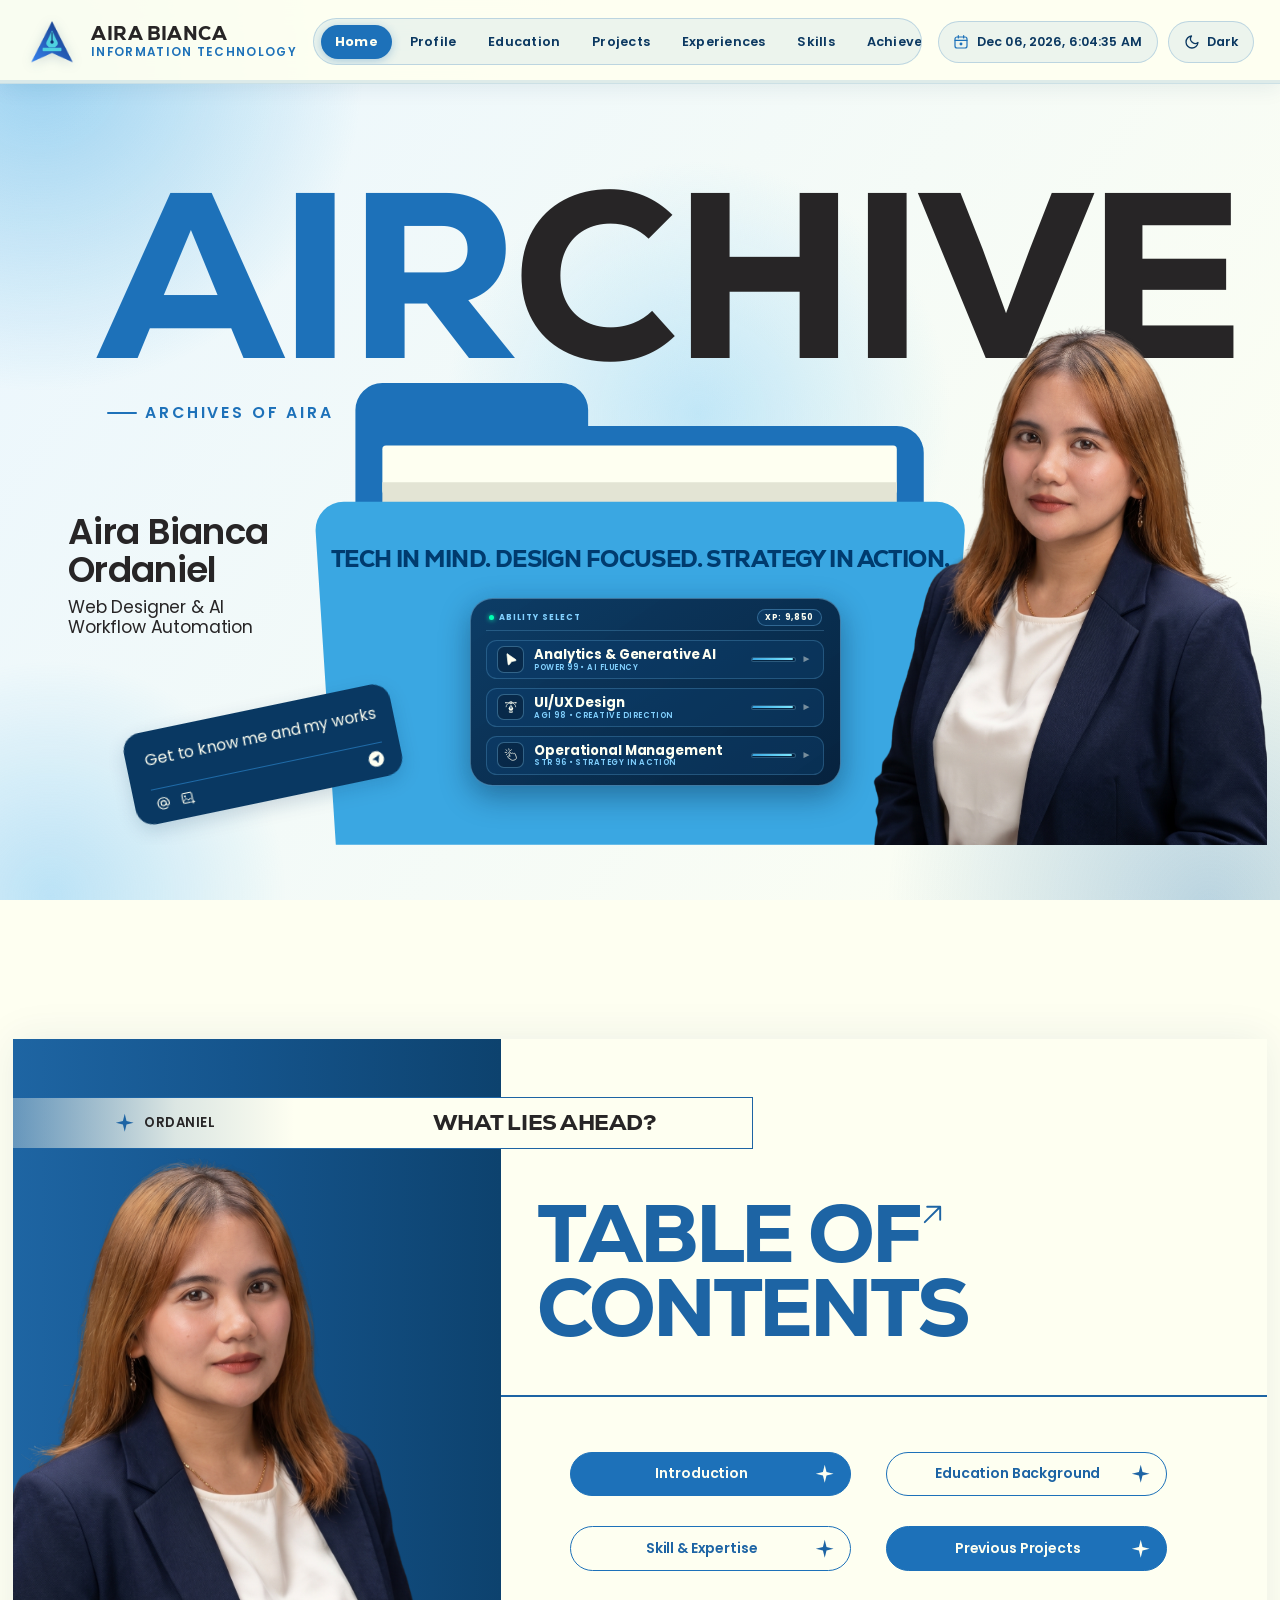
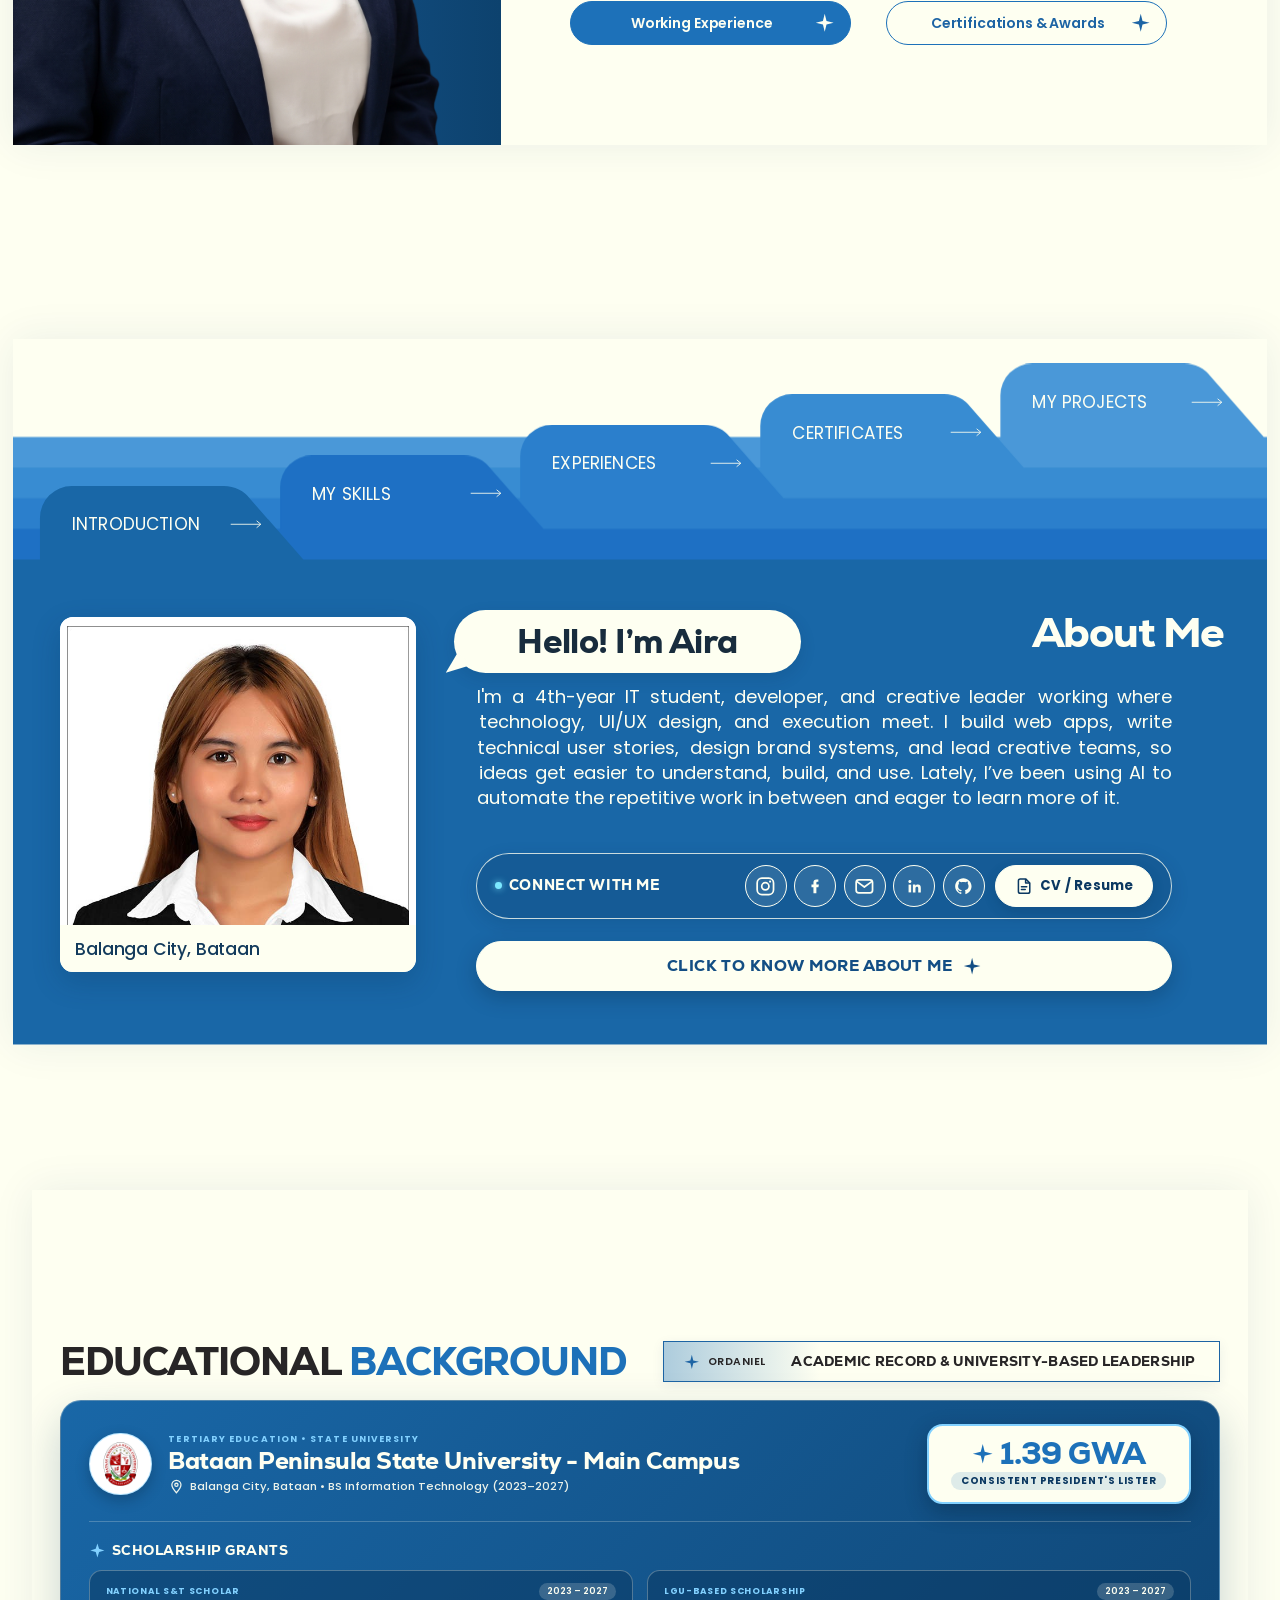
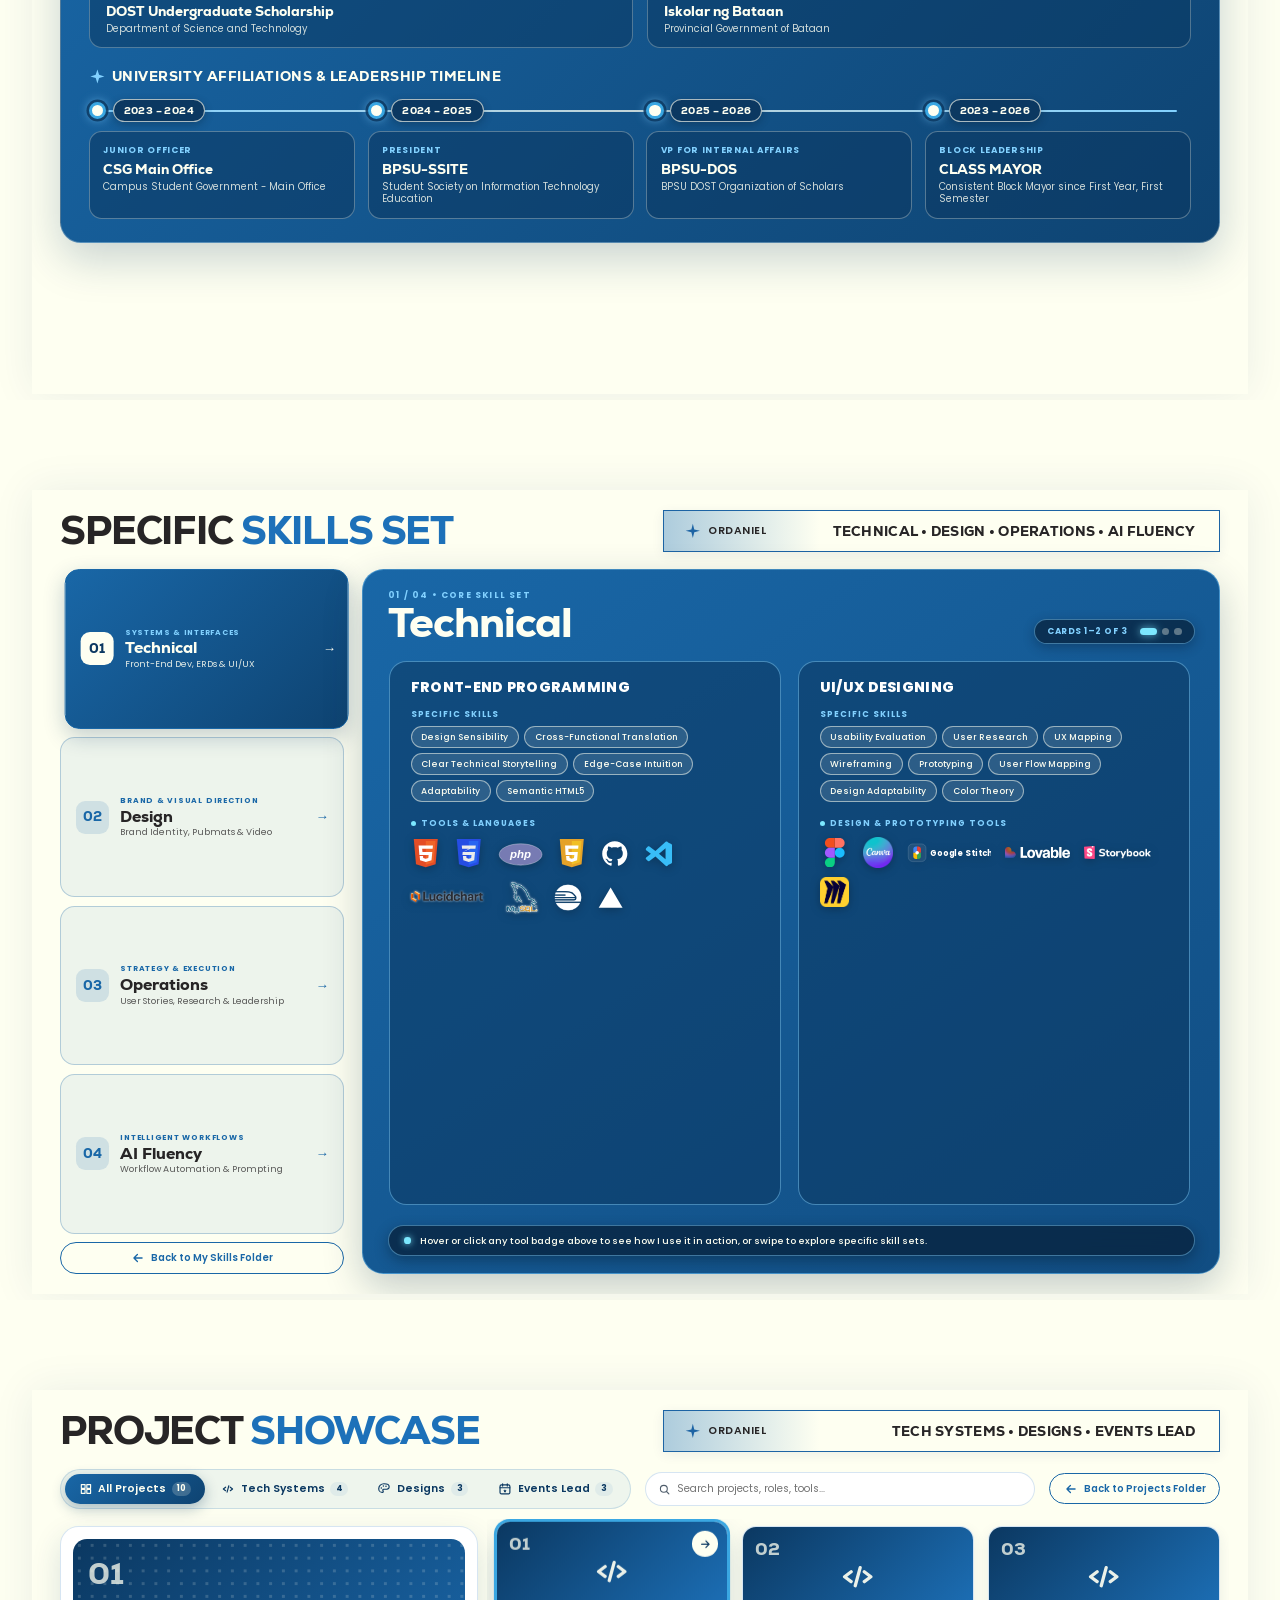
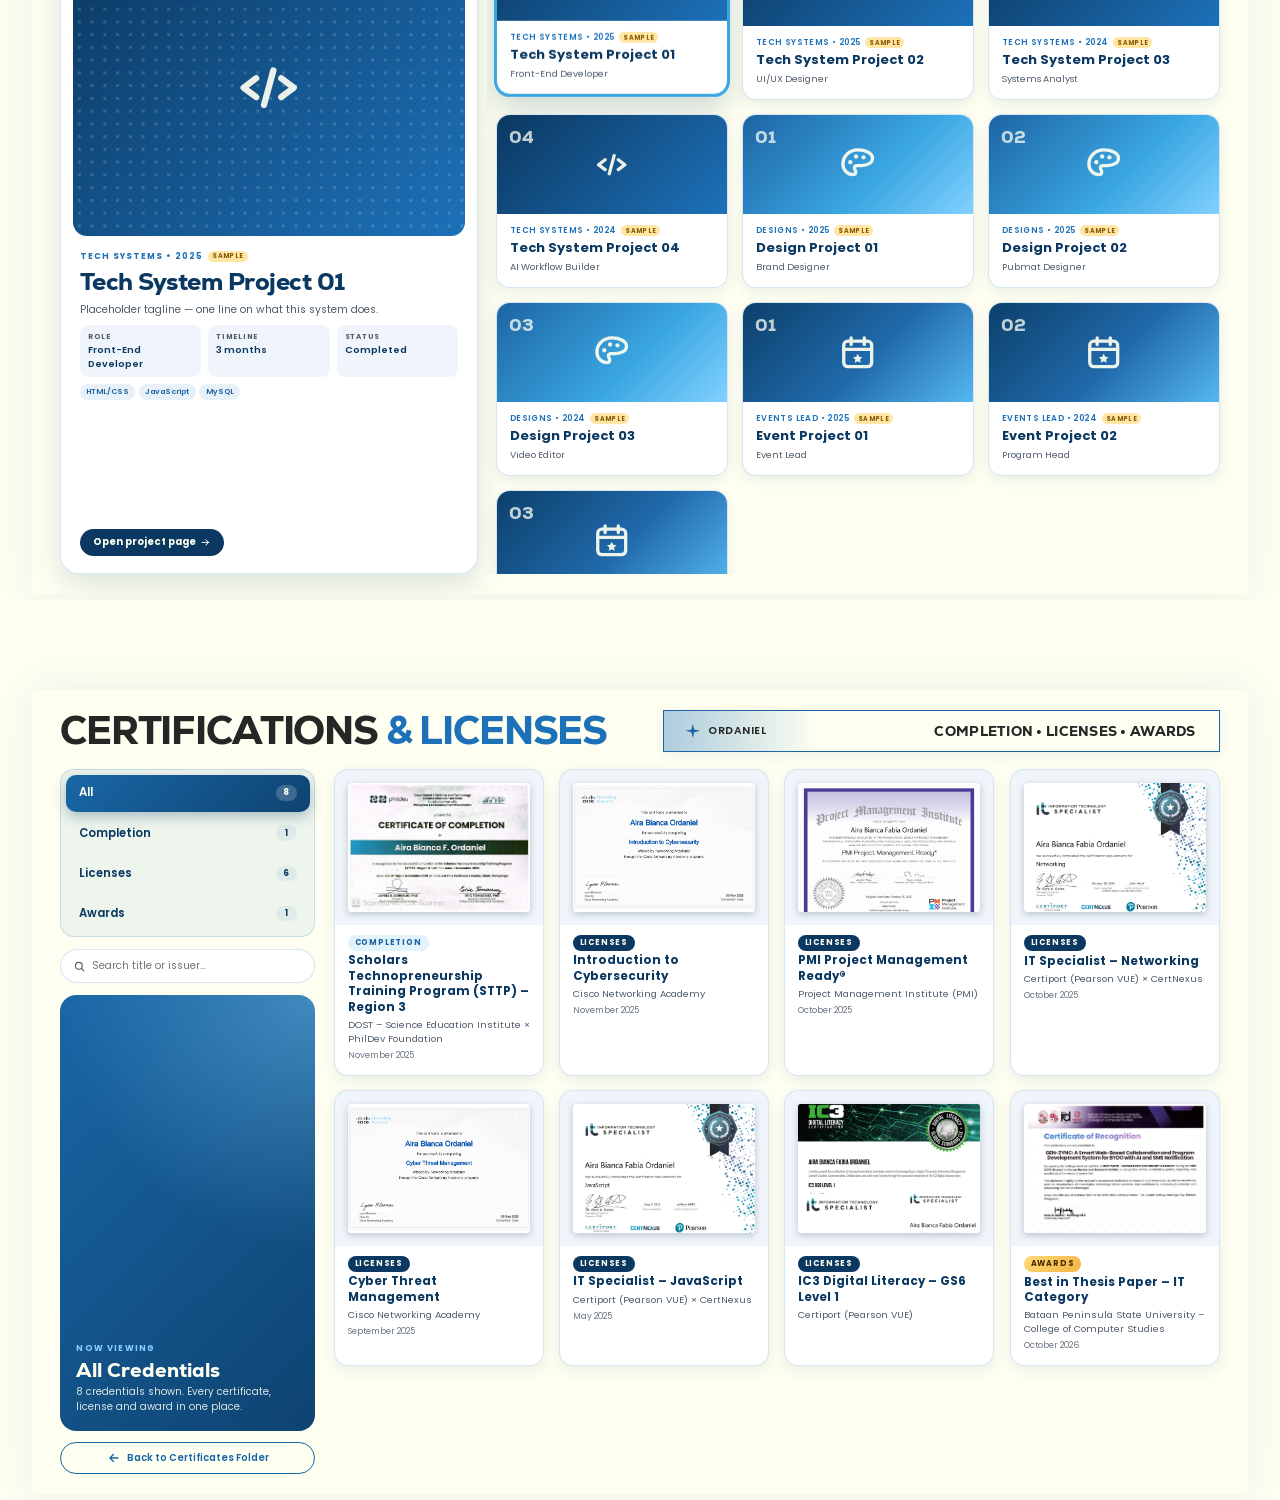
==== commit c8914925: "updated experience" ====
--- a/index.html
+++ b/index.html
@@ -893,7 +893,11 @@
                                 <span id="experiencesKicker">3 TRACKS</span>
                             </span>
                         </div>
-                        <p class="exp-hint">Hover or click a track to expand it</p>
+                        <div class="exp-topbar-side">
+                            <!-- Ongoing highlight (filled from ONGOING_EXPERIENCE data) -->
+                            <div class="exp-ongoing" id="expOngoing" hidden></div>
+                            <p class="exp-hint">Hover or click a track to expand it</p>
+                        </div>
                     </div>
 
                     <!-- Three Expanding Panels (filled from EXPERIENCES data) -->
@@ -3376,19 +3380,56 @@
                     desc: 'Jobs, internships and on-the-job training.',
                     icon: '<rect x="3" y="7" width="18" height="13" rx="2.5" stroke="currentColor" stroke-width="2"/><path d="M8.5 7V5.5A1.5 1.5 0 0 1 10 4H14A1.5 1.5 0 0 1 15.5 5.5V7M3 12.5H21" stroke="currentColor" stroke-width="2" stroke-linecap="round"/>',
                     items: [
-                        { sample: true, role: 'Role / Position', org: 'Company or Organization', period: 'Month 2025 – Present', summary: 'Placeholder — what you were responsible for and the impact you made.', tags: ['Skill', 'Skill'] },
-                        { sample: true, role: 'Role / Position', org: 'Company or Organization', period: 'Month 2024 – Month 2025', summary: 'Placeholder — key tasks and results.', tags: ['Skill'] }
+                        {
+                            role: 'AI Design Intern',
+                            org: 'FlyRank AI · Internship · Remote',
+                            period: 'Aug 2026 – Present',
+                            summary: 'Applying AI tools across the full project workflow of Careline, a barangay health center queueing app — from user research and planning to high-fidelity prototypes.',
+                            tags: ['Project Management', 'User Interface Design']
+                        },
+                        {
+                            role: 'Technical Writer',
+                            org: 'Department of Science and Technology – Central Office · Internship · Taguig (Remote)',
+                            period: 'Jun 2026 – Aug 2026',
+                            summary: 'Authored detailed Product Backlog Items (PBIs) and backend user stories for software engineering teams, translating complex API contracts and database requirements into structured, actionable specifications.',
+                            tags: ['Agile Methodologies', 'User Story Mapping']
+                        }
                     ]
                 },
                 {
                     key: 'volunteering',
                     label: 'Volunteering Experience',
-                    desc: 'Student councils, organisations and community work.',
+                    desc: 'Scholar organizations, leadership roles and community work.',
                     icon: '<path d="M12 20.5S3.5 15.6 3.5 9.6A4.6 4.6 0 0 1 12 7.2A4.6 4.6 0 0 1 20.5 9.6C20.5 15.6 12 20.5 12 20.5Z" stroke="currentColor" stroke-width="2" stroke-linejoin="round"/>',
                     items: [
-                        { sample: true, role: 'Volunteer Role', org: 'Organization or Cause', period: 'Month 2025 – Present', summary: 'Placeholder — the cause, your role, and what you helped achieve.', tags: ['Leadership'] },
-                        { sample: true, role: 'Volunteer Role', org: 'Organization or Cause', period: 'Month 2024', summary: 'Placeholder — describe the initiative.', tags: ['Community'] },
-                        { sample: true, role: 'Volunteer Role', org: 'Organization or Cause', period: 'Month 2023', summary: 'Placeholder — describe the initiative.', tags: ['Events'] }
+                        {
+                            role: 'Marketing Assistant',
+                            org: 'START DOST – Scholars Transforming Advancement and Research for Technology · Remote',
+                            period: 'Jun 2026 – Present',
+                            summary: 'Leading and designing branding and publication materials, averaging a 50%+ share-to-reaction virality rate and driving cross-platform community amplification for key nationwide initiatives.',
+                            tags: ['Project Management', 'Digital Marketing']
+                        },
+                        {
+                            role: 'Graphic Designer',
+                            org: 'START DOST – Scholars Transforming Advancement and Research for Technology · Remote',
+                            period: 'Nov 2025 – Jun 2026',
+                            summary: 'Spearheaded the complete visual branding and marketing operations as Project Co-Lead for the "START A TON!" hackathon, managing department deliverables including event collateral, certificates and social media materials.',
+                            tags: ['Creative Concept Design', 'Graphic Design']
+                        },
+                        {
+                            role: 'Vice President for Internal Affairs',
+                            org: 'BPSU-DOST Organization of Scholars · Balanga City (Hybrid)',
+                            period: 'Jul 2025 – Present',
+                            summary: '',
+                            tags: ['Project Management', 'Operations Management']
+                        },
+                        {
+                            role: 'Creatives Committee Head',
+                            org: 'BPSU-DOST Organization of Scholars · Balanga City (Hybrid)',
+                            period: 'Sep 2023 – Jun 2025',
+                            summary: '',
+                            tags: ['Canva', 'Typography']
+                        }
                     ]
                 },
                 {
@@ -3402,6 +3443,30 @@
                     ]
                 }
             ];
+
+            // ✏️ Ongoing / upcoming highlight shown at the top of the Experiences folder.
+            //    The status flips to "Completed" automatically after the end date.
+            const ONGOING_EXPERIENCE = {
+                title: 'DOST GATES GeoHackathon',
+                role: 'Pitching',
+                dateLabel: 'Nov 9–10, 2026',
+                end: '2026-11-10T23:59:59'
+            };
+
+            (() => {
+                const box = document.getElementById('expOngoing');
+                const ev = ONGOING_EXPERIENCE;
+                if (!box || !ev) return;
+                const done = Date.now() > new Date(ev.end).getTime();
+                box.classList.toggle('is-done', done);
+                box.innerHTML = `
+                    <span class="exp-ongoing-status"><span class="exp-ongoing-dot" aria-hidden="true"></span>${done ? 'Completed' : 'Ongoing'}</span>
+                    <span class="exp-ongoing-text">
+                        <strong>${escapeHtml(ev.title)}</strong>
+                        <span>${escapeHtml(ev.role)} · ${escapeHtml(ev.dateLabel)}</span>
+                    </span>`;
+                box.hidden = false;
+            })();
 
             const experiencesPreview = (() => {
                 const wrap = document.getElementById('expPanels');
@@ -3440,7 +3505,7 @@
                                         <span class="exp-entry-period">${escapeHtml(it.period)} ${sampleChip(it)}</span>
                                         <strong class="exp-entry-role">${escapeHtml(it.role)}</strong>
                                         <span class="exp-entry-org">${escapeHtml(it.org)}</span>
-                                        <p class="exp-entry-summary">${escapeHtml(it.summary)}</p>
+                                        ${it.summary ? `<p class="exp-entry-summary">${escapeHtml(it.summary)}</p>` : ''}
                                         <span class="exp-entry-tags">${(it.tags || []).map((tag) => `<em>${escapeHtml(tag)}</em>`).join('')}</span>
                                     </div>
                                 </li>`).join('')}
--- a/style.css
+++ b/style.css
@@ -6256,3 +6256,91 @@
 .cert-paper--image img {
   object-position: center top;
 }
+
+/* ---------- EXPERIENCES FOLDER: Ongoing highlight ---------- */
+.exp-topbar-side {
+  display: flex;
+  align-items: center;
+  gap: 1.4cqw;
+}
+
+.exp-ongoing {
+  display: flex;
+  align-items: center;
+  gap: 0.9cqw;
+  padding: 0.45cqw 1.2cqw 0.45cqw 0.5cqw;
+  border-radius: 999px;
+  border: 0.1cqw solid rgba(130, 209, 255, 0.45);
+  background: rgba(7, 25, 43, 0.35);
+  color: var(--bg-cream);
+  font-family: var(--font-poppins);
+  box-shadow: 0 0.5cqw 1.4cqw rgba(7, 28, 52, 0.25);
+  animation: riseIn 0.6s cubic-bezier(0.22, 1, 0.36, 1) 0.15s backwards;
+}
+
+.exp-ongoing-status {
+  display: inline-flex;
+  align-items: center;
+  gap: 0.45cqw;
+  padding: 0.3cqw 0.8cqw;
+  border-radius: 999px;
+  background: #FEFFF1;
+  color: #0B3861;
+  font-size: 0.72cqw;
+  font-weight: 800;
+  letter-spacing: 0.12em;
+  text-transform: uppercase;
+}
+
+.exp-ongoing-dot {
+  position: relative;
+  width: 0.6cqw;
+  height: 0.6cqw;
+  border-radius: 50%;
+  background: #22C55E;
+}
+
+.exp-ongoing-dot::after {
+  content: "";
+  position: absolute;
+  inset: 0;
+  border-radius: 50%;
+  background: inherit;
+  animation: expOngoingPulse 1.6s ease-out infinite;
+}
+
+@keyframes expOngoingPulse {
+  from { transform: scale(1); opacity: 0.7; }
+  to { transform: scale(2.8); opacity: 0; }
+}
+
+.exp-ongoing.is-done .exp-ongoing-dot {
+  background: #3AA7E2;
+}
+
+.exp-ongoing.is-done .exp-ongoing-dot::after {
+  animation: none;
+}
+
+.exp-ongoing-text {
+  display: flex;
+  flex-direction: column;
+  line-height: 1.2;
+}
+
+.exp-ongoing-text strong {
+  font-size: 0.95cqw;
+  font-weight: 700;
+}
+
+.exp-ongoing-text span {
+  font-size: 0.75cqw;
+  color: rgba(254, 255, 241, 0.78);
+}
+
+@media (prefers-reduced-motion: reduce) {
+  .exp-ongoing,
+  .exp-ongoing-dot::after {
+    animation: none;
+  }
+}
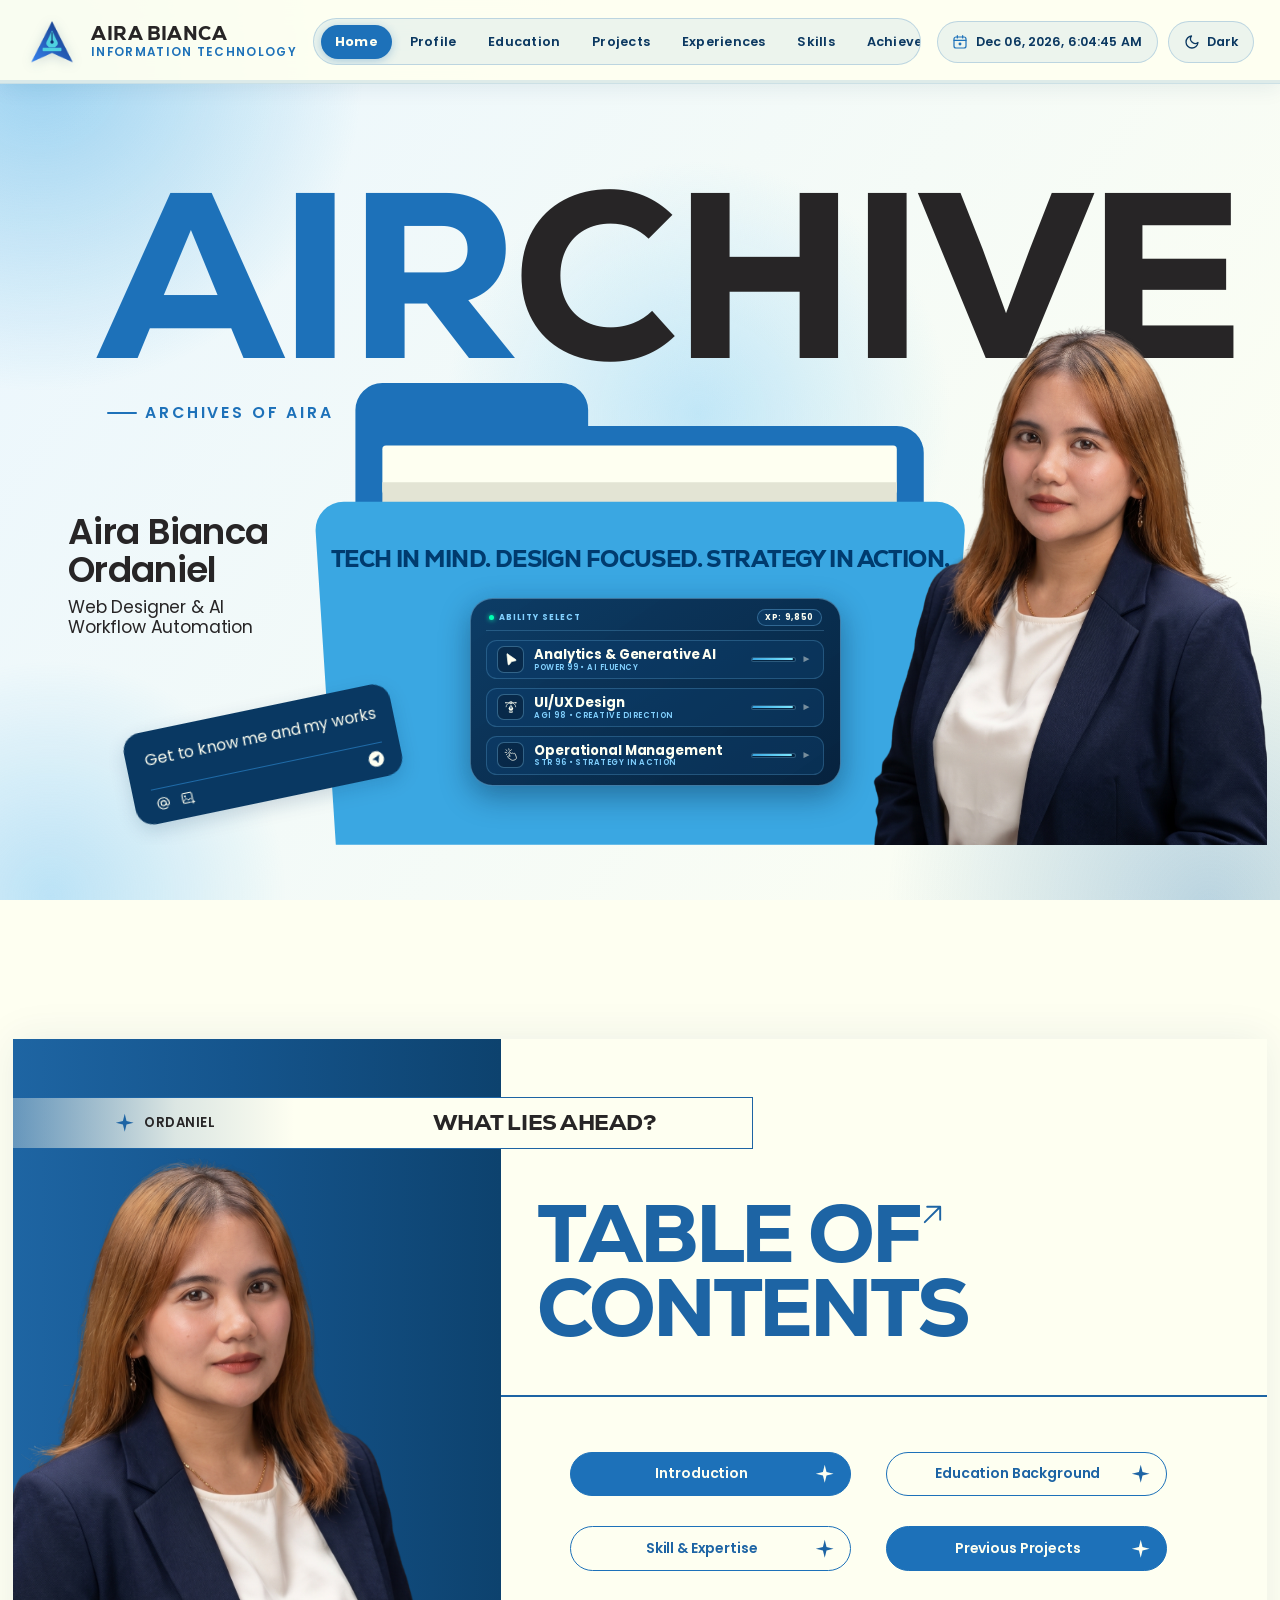
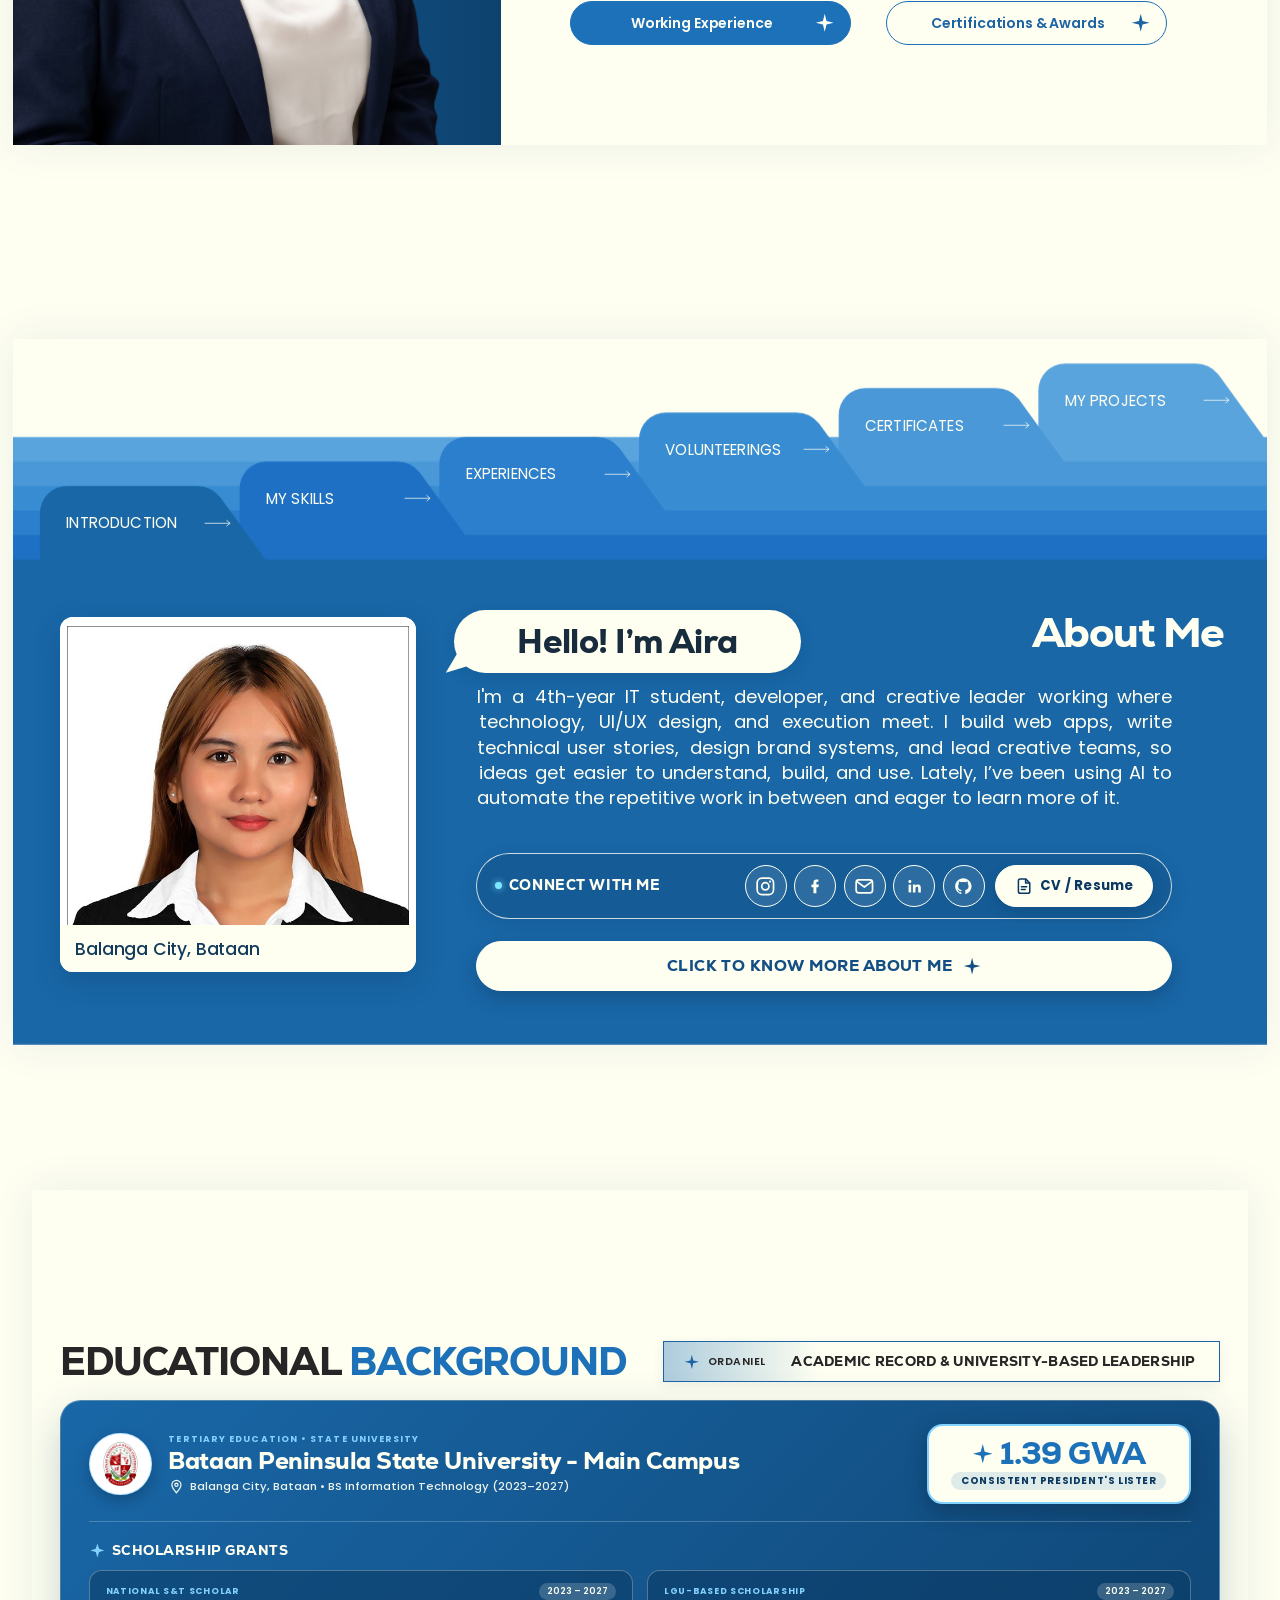
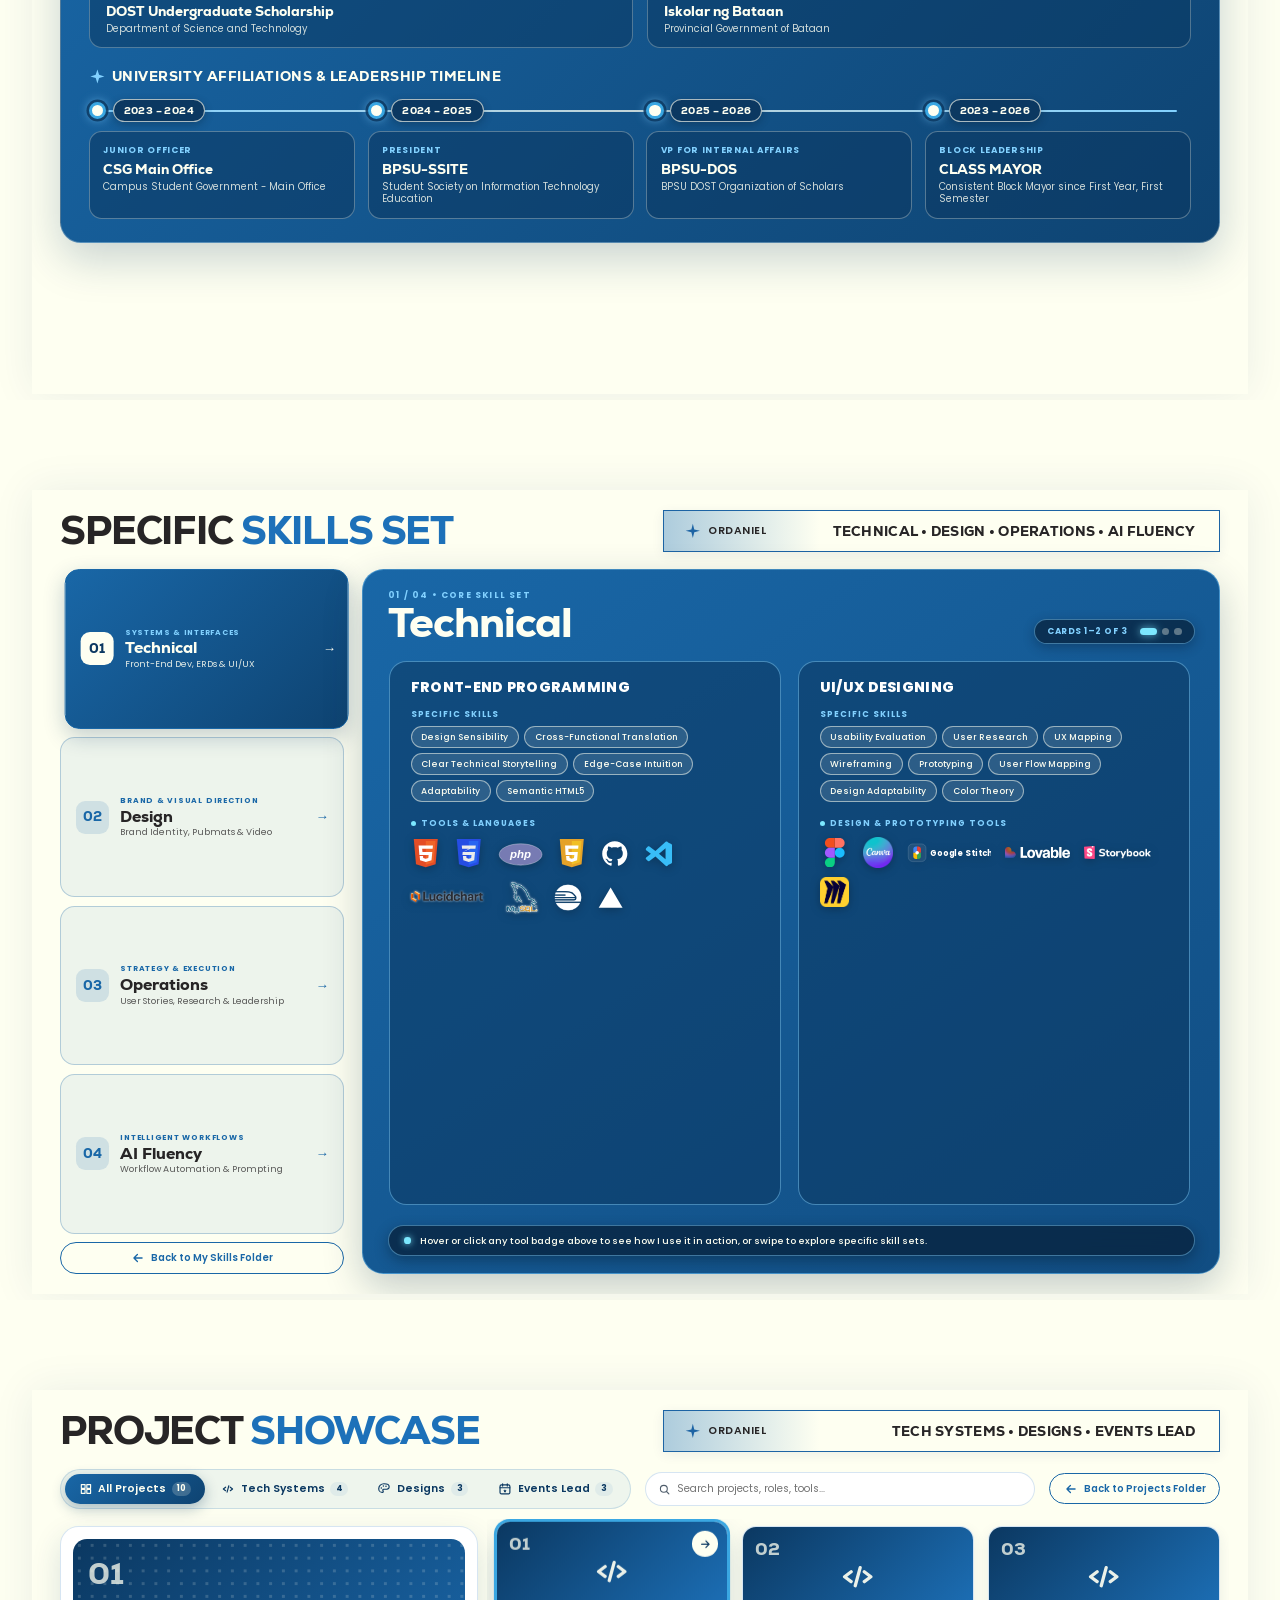
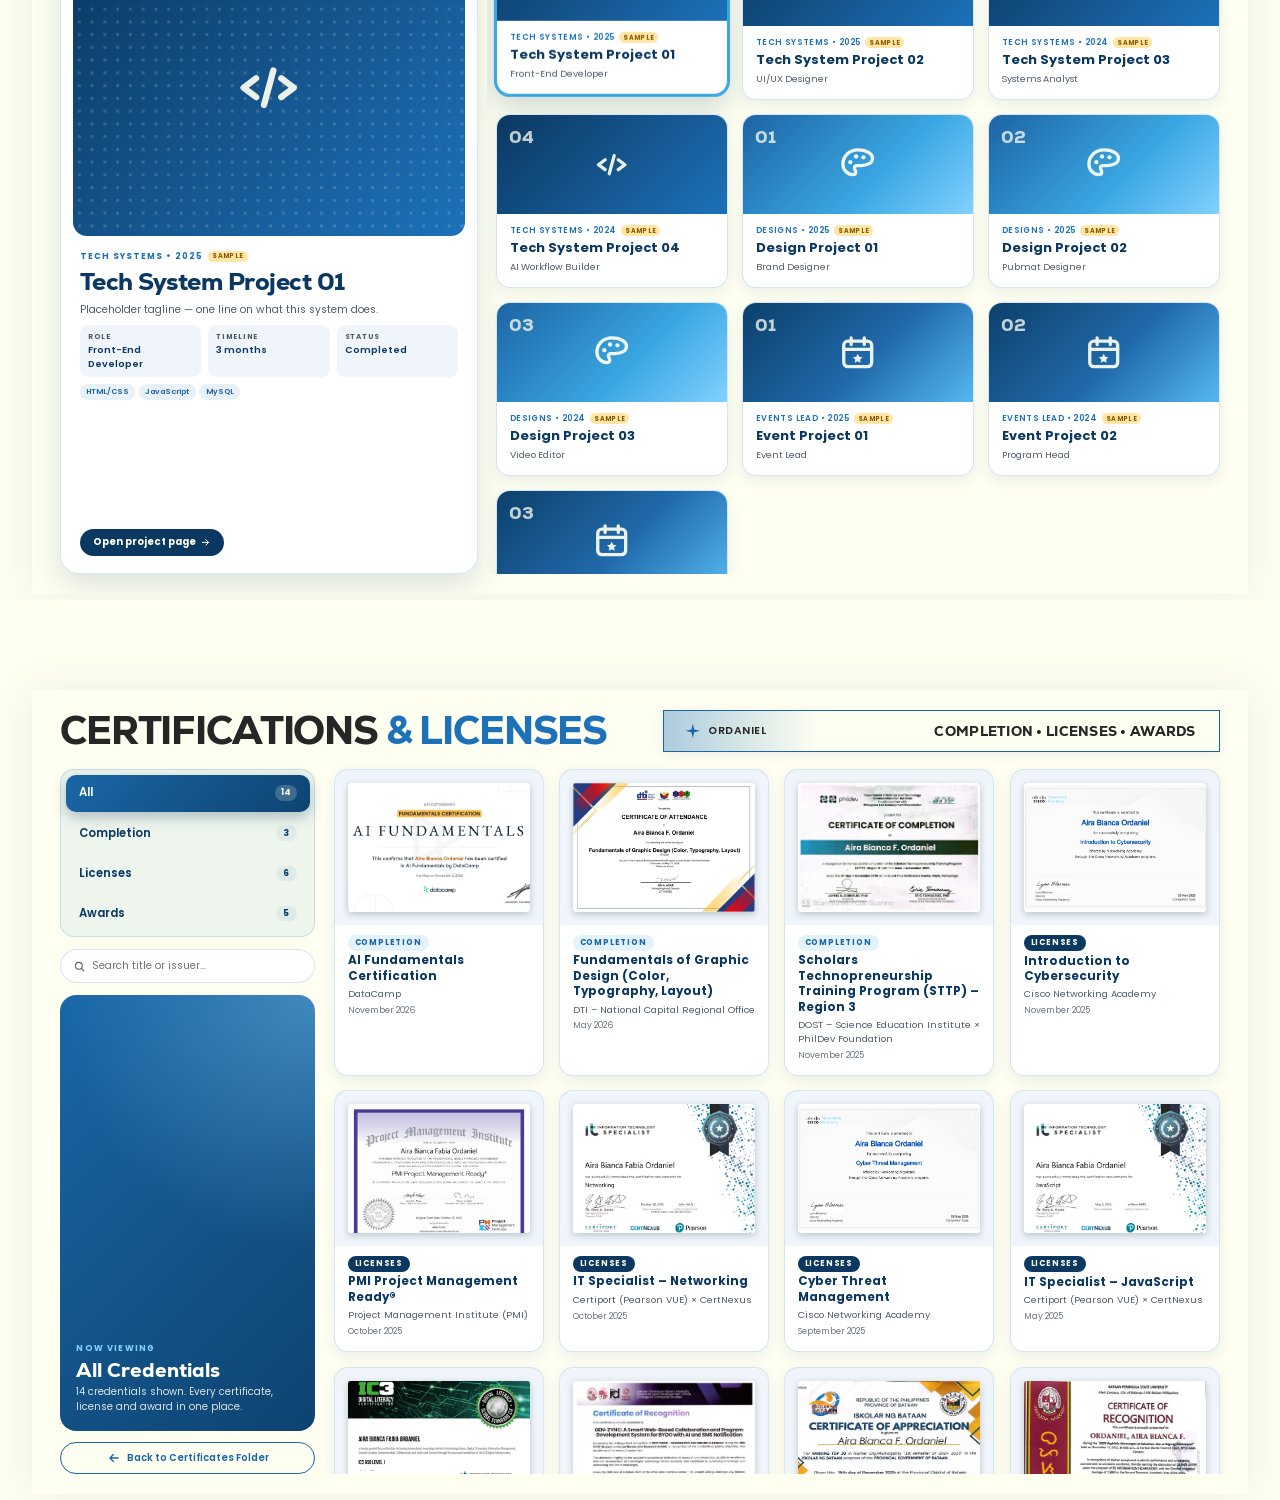
==== commit ac0f66e9: "updated certificates" ====
--- a/index.html
+++ b/index.html
@@ -47,7 +47,7 @@
             <a href="#page-intro" class="header-nav-link" data-nav-target="page-intro"
                 data-folder-mode="certificates">Certifications</a>
             <a href="#page-intro" class="header-nav-link" data-nav-target="page-intro"
-                data-folder-mode="experiences">Voluntary
+                data-folder-mode="volunteerings">Voluntary
                 Involvements</a>
         </nav>
 
@@ -469,32 +469,36 @@
             <!-- 3-Layer Stacked Folder SVG Background (Exact Canva Geometry) -->
             <svg class="intro-folders-svg" viewBox="0 0 1024 576" fill="none" xmlns="http://www.w3.org/2000/svg"
                 aria-hidden="true">
-                <!-- 5 stacked folder shapes = 5 tab SLOTS (back-most first). JS moves the tab labels
+                <!-- 6 stacked folder shapes = 6 tab SLOTS (back-most first). JS moves the tab labels
                      between slots, so the active folder always sits in the front slot. -->
+                <g class="intro-folder-layer intro-folder-layer--s5" id="svgFolderSlot5">
+                    <path d="M 0 80 H 837 V 42 A 22 22 0 0 1 859 20 H 965 A 24 24 0 0 1 984 29 L 1021 80 H 1024 V 200 H 0 Z"
+                        fill="#5AA4DE" />
+                </g>
                 <g class="intro-folder-layer intro-folder-layer--s4" id="svgFolderSlot4">
-                    <path d="M 0 80 H 806 V 46 A 26 26 0 0 1 832 20 H 956 A 28 28 0 0 1 978 31 L 1021 80 H 1024 V 200 H 0 Z"
+                    <path d="M 0 100 H 674 V 62 A 22 22 0 0 1 696 40 H 802 A 24 24 0 0 1 821 49 L 858 100 H 1024 V 220 H 0 Z"
                         fill="#4A98D8" />
                 </g>
                 <g class="intro-folder-layer intro-folder-layer--s3" id="svgFolderSlot3">
-                    <path d="M 0 105 H 610 V 71 A 26 26 0 0 1 636 45 H 760 A 28 28 0 0 1 782 56 L 825 105 H 1024 V 225 H 0 Z"
+                    <path d="M 0 120 H 511 V 82 A 22 22 0 0 1 533 60 H 639 A 24 24 0 0 1 658 69 L 695 120 H 1024 V 240 H 0 Z"
                         fill="#388CD2" />
                 </g>
                 <g class="intro-folder-layer intro-folder-layer--s2" id="svgFolderSlot2">
-                    <path d="M 0 130 H 414 V 96 A 26 26 0 0 1 440 70 H 564 A 28 28 0 0 1 586 81 L 629 130 H 1024 V 250 H 0 Z"
+                    <path d="M 0 140 H 348 V 102 A 22 22 0 0 1 370 80 H 476 A 24 24 0 0 1 495 89 L 532 140 H 1024 V 260 H 0 Z"
                         fill="#2B7FCC" />
                 </g>
                 <g class="intro-folder-layer intro-folder-layer--s1" id="svgFolderSlot1">
-                    <path d="M 0 155 H 218 V 121 A 26 26 0 0 1 244 95 H 368 A 28 28 0 0 1 390 106 L 433 155 H 1024 V 275 H 0 Z"
+                    <path d="M 0 160 H 185 V 122 A 22 22 0 0 1 207 100 H 313 A 24 24 0 0 1 332 109 L 369 160 H 1024 V 280 H 0 Z"
                         fill="#1E70C4" />
                 </g>
                 <g class="intro-folder-layer intro-folder-layer--s0" id="svgFolderSlot0">
-                    <path d="M 0 180 H 22 V 146 A 26 26 0 0 1 48 120 H 172 A 28 28 0 0 1 194 131 L 237 180 H 1024 V 576 H 0 Z"
+                    <path d="M 0 180 H 22 V 142 A 22 22 0 0 1 44 120 H 150 A 24 24 0 0 1 169 129 L 206 180 H 1024 V 576 H 0 Z"
                         fill="#1967A7" />
                 </g>
             </svg>
 
             <!-- Interactive Folder Tab Buttons Overlaid on the 3 Folder Tabs -->
-            <button type="button" class="intro-tab-btn intro-tab-btn--projects slot-4" data-tab="projects"
+            <button type="button" class="intro-tab-btn intro-tab-btn--projects slot-5" data-tab="projects"
                 title="Open My Projects folder">
                 <span>MY PROJECTS</span>
                 <span class="intro-tab-arrow" aria-hidden="true">
@@ -506,9 +510,21 @@
                 </span>
             </button>
 
-            <button type="button" class="intro-tab-btn intro-tab-btn--certs slot-3" data-tab="certificates"
+            <button type="button" class="intro-tab-btn intro-tab-btn--certs slot-4" data-tab="certificates"
                 title="Open Certificates folder">
                 <span>CERTIFICATES</span>
+                <span class="intro-tab-arrow" aria-hidden="true">
+                    <svg viewBox="0 0 46 14" fill="none" xmlns="http://www.w3.org/2000/svg">
+                        <line x1="1" y1="7" x2="43" y2="7" stroke="currentColor" stroke-width="1.2" />
+                        <path d="M38 2.5L43.5 7L38 11.5" stroke="currentColor" stroke-width="1.2" stroke-linecap="round"
+                            stroke-linejoin="round" />
+                    </svg>
+                </span>
+            </button>
+
+            <button type="button" class="intro-tab-btn intro-tab-btn--volunteerings slot-3" data-tab="volunteerings"
+                title="Open Volunteerings folder">
+                <span>VOLUNTEERINGS</span>
                 <span class="intro-tab-arrow" aria-hidden="true">
                     <svg viewBox="0 0 46 14" fill="none" xmlns="http://www.w3.org/2000/svg">
                         <line x1="1" y1="7" x2="43" y2="7" stroke="currentColor" stroke-width="1.2" />
@@ -902,6 +918,32 @@
 
                     <!-- Three Expanding Panels (filled from EXPERIENCES data) -->
                     <div class="exp-panels" id="expPanels"></div>
+                </div>
+            </div>
+
+            <!-- ==============================================================
+                 VOLUNTEERINGS FOLDER FOREGROUND (Volunteer Passport: 3 stamps + ticket page)
+                 ============================================================== -->
+            <div class="folder-tab-content volunteerings-folder-content" id="volunteeringsFolderContent"
+                data-folder-panel="volunteerings" aria-hidden="true">
+                <div class="folder-stage">
+                    <div class="skills-stage-topbar">
+                        <div class="skills-what-title-group">
+                            <h2 class="skills-what-heading">Volunteer Passport</h2>
+                            <span class="skills-what-kicker">
+                                <svg width="12" height="12" viewBox="0 0 24 24" fill="none"
+                                    xmlns="http://www.w3.org/2000/svg" aria-hidden="true">
+                                    <path d="M12 1L14.2 9.8L23 12L14.2 14.2L12 23L9.8 14.2L1 12L9.8 9.8L12 1Z"
+                                        fill="currentColor" />
+                                </svg>
+                                <span id="volKicker">3 STAMPS</span>
+                            </span>
+                        </div>
+                        <p class="exp-hint">Pick a stamp to turn the page</p>
+                    </div>
+
+                    <!-- Stamps + passport page (filled from VOLUNTEER_SECTIONS data) -->
+                    <div class="vol-passport" id="volPassport"></div>
                 </div>
             </div>
 
@@ -2424,10 +2466,10 @@
             const folderPanels = document.querySelectorAll('[data-folder-panel]');
             const folderPrevTabLabel = document.getElementById('folderPrevTabLabel');
 
-            // Folder tab order on Page 3 (front -> back). Slot layers are the 5 stacked SVG folder shapes.
-            const FOLDER_TABS = ['intro', 'skills', 'experiences', 'certificates', 'projects'];
-            const FOLDER_TAB_LABELS = ['INTRODUCTION', 'MY SKILLS', 'EXPERIENCES', 'CERTIFICATES', 'MY PROJECTS'];
-            const folderSlotLayers = [0, 1, 2, 3, 4].map((i) => document.getElementById(`svgFolderSlot${i}`));
+            // Folder tab order on Page 3 (front -> back). Slot layers are the 6 stacked SVG folder shapes.
+            const FOLDER_TABS = ['intro', 'skills', 'experiences', 'volunteerings', 'certificates', 'projects'];
+            const FOLDER_TAB_LABELS = ['INTRODUCTION', 'MY SKILLS', 'EXPERIENCES', 'VOLUNTEERINGS', 'CERTIFICATES', 'MY PROJECTS'];
+            const folderSlotLayers = FOLDER_TABS.map((_, i) => i).map((i) => document.getElementById(`svgFolderSlot${i}`));
             let currentFolderMode = 'intro';
             const credentialPills = document.querySelectorAll('.intro-credential-pill');
             const bioHighlights = document.querySelectorAll('.intro-bio-highlight');
@@ -2484,6 +2526,7 @@
                 introCanvas.classList.toggle('is-certs-tab', currentFolderMode === 'certificates');
                 introCanvas.classList.toggle('is-projects-tab', currentFolderMode === 'projects');
                 introCanvas.classList.toggle('is-experiences-tab', currentFolderMode === 'experiences');
+                introCanvas.classList.toggle('is-volunteerings-tab', currentFolderMode === 'volunteerings');
                 introCanvas.classList.toggle('is-alt-tab', nextIdx > 0);
                 if (skillsFolderContent) {
                     skillsFolderContent.setAttribute('aria-hidden', currentFolderMode === 'skills' ? 'false' : 'true');
@@ -2517,6 +2560,7 @@
 
                 if (currentFolderMode === 'projects') projectsFolder.replay();
                 if (currentFolderMode === 'experiences') experiencesPreview.replay();
+                if (currentFolderMode === 'volunteerings') volunteerPreview.replay();
                 if (currentFolderMode === 'certificates') certsPreview.replay();
 
                 // Sync active state on top header capsule nav
@@ -2949,6 +2993,8 @@
                         openProjectsPage('all');
                     } else if (tabType === 'experiences') {
                         experiencesPreview.replay();
+                    } else if (tabType === 'volunteerings') {
+                        volunteerPreview.replay();
                     } else {
                         triggerIntroFolderAnimation();
                     }
@@ -2999,6 +3045,26 @@
             };
 
             const CERTIFICATES = [
+                {
+                    type: 'completion',
+                    title: 'AI Fundamentals Certification',
+                    issuer: 'DataCamp',
+                    date: 'November 2026',
+                    note: 'Certified in AI Fundamentals by DataCamp on November 2, 2026.',
+                    credentialId: 'AIF0027129561407',
+                    url: '',
+                    image: 'assets/ai%20fundamentals%20completion.jpeg'
+                },
+                {
+                    type: 'completion',
+                    title: 'Fundamentals of Graphic Design (Color, Typography, Layout)',
+                    issuer: 'DTI – National Capital Regional Office',
+                    date: 'May 2026',
+                    note: 'Certificate of Attendance for a 4-hour online training (via Zoom, May 12, 2026), part of the Capacity Building Intervention Program for the Shared Service Facilities.',
+                    credentialId: '',
+                    url: '',
+                    image: 'assets/graphics-workshop-completion.jpeg'
+                },
                 {
                     type: 'completion',
                     title: 'Scholars Technopreneurship Training Program (STTP) – Region 3',
@@ -3078,6 +3144,46 @@
                     credentialId: '',
                     url: '',
                     image: 'assets/Genzync-Certificate.jpg'
+                },
+                {
+                    type: 'award',
+                    title: 'Top 30 Scholar – Mariveles, Iskolar ng Bataan',
+                    issuer: 'Provincial Government of Bataan – Iskolar ng Bataan',
+                    date: 'December 2025',
+                    note: 'Certificate of Appreciation for ranking Top 30 in the Municipality of Mariveles for the 1st Semester, S.Y. 2024–2025, in the Iskolar ng Bataan program. Given December 15, 2025 at the Provincial Capitol of Bataan.',
+                    credentialId: '',
+                    url: '',
+                    image: 'assets/Top-30-Mariveles-Scholar.JPG'
+                },
+                {
+                    type: 'award',
+                    title: 'Dean’s Lister – Second Semester, A.Y. 2024–2025',
+                    issuer: 'Bataan Peninsula State University – College of Computer Studies',
+                    date: 'December 2025',
+                    note: 'Certificate of Recognition for earning the distinction of Dean’s Lister under BS Information Technology, with a General Weighted Average of 1.283 for the Second Semester, A.Y. 2024–2025. Awarded at the 2025 Pagkilala, December 11, 2025, BPSU Main Campus.',
+                    credentialId: '',
+                    url: '',
+                    image: 'assets/Dean-Lister-02.jpg'
+                },
+                {
+                    type: 'award',
+                    title: 'Dean’s Lister – First Semester, A.Y. 2024–2025',
+                    issuer: 'Bataan Peninsula State University – College of Computer Studies',
+                    date: 'December 2025',
+                    note: 'Certificate of Recognition for earning the distinction of Dean’s Lister under BS Information Technology, with a General Weighted Average of 1.135 for the First Semester, A.Y. 2024–2025. Awarded at the 2025 Pagkilala, December 11, 2025, BPSU Main Campus.',
+                    credentialId: '',
+                    url: '',
+                    image: 'assets/Dean-Lister-03.JPG'
+                },
+                {
+                    type: 'award',
+                    title: 'Dean’s Lister – Second Semester, A.Y. 2023–2024',
+                    issuer: 'Bataan Peninsula State University – College of Computer Studies',
+                    date: 'December 2025',
+                    note: 'Certificate of Recognition for earning the distinction of Dean’s Lister under BS Information Technology, with a General Weighted Average of 1.308 for the Second Semester, A.Y. 2023–2024. Awarded at the 2025 Pagkilala, December 11, 2025, BPSU Main Campus.',
+                    credentialId: '',
+                    url: '',
+                    image: 'assets/Dean-Lister-01.jpg'
                 }
             ];
 
@@ -3444,6 +3550,157 @@
                 }
             ];
 
+            // ---------- VOLUNTEERINGS FOLDER (Volunteer Passport) ----------
+            // ✏️ Replace the `sample: true` entries with your real volunteer work.
+            //    month: 3-letter month shown on the ticket stub, place / hours are optional.
+            const VOLUNTEER_SECTIONS = [
+                {
+                    key: 'campus',
+                    label: 'Campus-Based Volunteering',
+                    short: 'Campus',
+                    stamp: 'Campus',
+                    desc: 'University events, student organizations and on-campus service.',
+                    accent: '#1D71B9',
+                    icon: '<path d="M3 9.5L12 5L21 9.5L12 14L3 9.5Z" stroke="currentColor" stroke-width="2" stroke-linejoin="round"/><path d="M7 11.6V16C7 16 9 18.5 12 18.5C15 18.5 17 16 17 16V11.6M21 9.5V14.5" stroke="currentColor" stroke-width="2" stroke-linecap="round" stroke-linejoin="round"/>',
+                    items: [
+                        { sample: true, role: 'Volunteer Role', org: 'Campus Organization / Event', month: 'MON', year: '2026', place: 'BPSU Main Campus', hours: '— hrs', summary: 'Placeholder — what the activity was and how you helped.' },
+                        { sample: true, role: 'Volunteer Role', org: 'Campus Organization / Event', month: 'MON', year: '2025', place: 'BPSU Main Campus', hours: '— hrs', summary: 'Placeholder — describe your contribution.' },
+                        { sample: true, role: 'Volunteer Role', org: 'Campus Organization / Event', month: 'MON', year: '2024', place: 'BPSU Main Campus', hours: '— hrs', summary: 'Placeholder — describe your contribution.' }
+                    ]
+                },
+                {
+                    key: 'dost',
+                    label: 'DOST-Based Events Attended',
+                    short: 'DOST',
+                    stamp: 'DOST',
+                    desc: 'Summits, trainings and programs attended as a DOST scholar.',
+                    accent: '#0E7C8C',
+                    icon: '<circle cx="12" cy="12" r="2" fill="currentColor"/><ellipse cx="12" cy="12" rx="9" ry="3.6" stroke="currentColor" stroke-width="1.8"/><ellipse cx="12" cy="12" rx="9" ry="3.6" transform="rotate(60 12 12)" stroke="currentColor" stroke-width="1.8"/><ellipse cx="12" cy="12" rx="9" ry="3.6" transform="rotate(120 12 12)" stroke="currentColor" stroke-width="1.8"/>',
+                    items: [
+                        { sample: true, role: 'Participant', org: 'DOST Event / Program', month: 'MON', year: '2026', place: 'Venue', hours: '— hrs', summary: 'Placeholder — the event, what you learned and took part in.' },
+                        { sample: true, role: 'Participant', org: 'DOST Event / Program', month: 'MON', year: '2025', place: 'Venue', hours: '— hrs', summary: 'Placeholder — describe the event.' },
+                        { sample: true, role: 'Delegate', org: 'DOST Event / Program', month: 'MON', year: '2025', place: 'Venue', hours: '— hrs', summary: 'Placeholder — describe the event.' }
+                    ]
+                },
+                {
+                    key: 'community',
+                    label: 'Community Involvement',
+                    short: 'Community',
+                    stamp: 'Community',
+                    desc: 'Outreach, civic and community-driven initiatives.',
+                    accent: '#C8691E',
+                    icon: '<circle cx="9" cy="8" r="3" stroke="currentColor" stroke-width="2"/><circle cx="17" cy="9.5" r="2.4" stroke="currentColor" stroke-width="2"/><path d="M3.5 19C3.5 15.9 6 13.5 9 13.5C12 13.5 14.5 15.9 14.5 19M15 13.8C17.6 13.6 20.5 15.4 20.5 18.5" stroke="currentColor" stroke-width="2" stroke-linecap="round"/>',
+                    items: [
+                        { sample: true, role: 'Volunteer', org: 'Community Initiative', month: 'MON', year: '2026', place: 'Barangay / City', hours: '— hrs', summary: 'Placeholder — the cause, the people served and your part in it.' },
+                        { sample: true, role: 'Volunteer', org: 'Community Initiative', month: 'MON', year: '2025', place: 'Barangay / City', hours: '— hrs', summary: 'Placeholder — describe the initiative.' },
+                        { sample: true, role: 'Volunteer', org: 'Community Initiative', month: 'MON', year: '2024', place: 'Barangay / City', hours: '— hrs', summary: 'Placeholder — describe the initiative.' }
+                    ]
+                }
+            ];
+
+            const volunteerPreview = (() => {
+                const root = document.getElementById('volPassport');
+                const kicker = document.getElementById('volKicker');
+                if (!root) return { replay() { } };
+
+                const total = VOLUNTEER_SECTIONS.reduce((n, sec) => n + sec.items.length, 0);
+                if (kicker) kicker.textContent = `${VOLUNTEER_SECTIONS.length} STAMPS • ${total} ENTRIES`;
+
+                root.innerHTML = `
+                    <div class="vol-stamps" role="tablist" aria-label="Volunteering sections" aria-orientation="vertical">
+                        ${VOLUNTEER_SECTIONS.map((sec, i) => `
+                        <button type="button" class="vol-stamp vol-stamp--${sec.key}" role="tab" data-vol-idx="${i}"
+                            style="--accent:${sec.accent}; --d:${i}" aria-controls="volPage">
+                            <span class="vol-stamp-face">
+                                <span class="vol-stamp-icon"><svg viewBox="0 0 24 24" fill="none" aria-hidden="true">${sec.icon}</svg></span>
+                                <span class="vol-stamp-text">
+                                    <span class="vol-stamp-no">No. ${pad2(i + 1)}</span>
+                                    <strong class="vol-stamp-label">${escapeHtml(sec.short)}</strong>
+                                    <span class="vol-stamp-count">${sec.items.length} ${sec.items.length === 1 ? 'entry' : 'entries'}</span>
+                                </span>
+                                <span class="vol-stamp-postmark" aria-hidden="true"></span>
+                            </span>
+                        </button>`).join('')}
+                    </div>
+                    <div class="vol-page" id="volPage" role="tabpanel"></div>`;
+
+                const stampsWrap = root.querySelector('.vol-stamps');
+                const stamps = [...root.querySelectorAll('.vol-stamp')];
+                const page = root.querySelector('.vol-page');
+                let current = 0;
+
+                const ticketHtml = (it, j, sec) => `
+                    <article class="vol-ticket" style="--j:${j}">
+                        <div class="vol-ticket-stub">
+                            <span class="vol-ticket-month">${escapeHtml(it.month || '')}</span>
+                            <span class="vol-ticket-year">${escapeHtml(it.year || '')}</span>
+                            <span class="vol-ticket-barcode" aria-hidden="true"></span>
+                        </div>
+                        <div class="vol-ticket-main">
+                            <span class="vol-ticket-no">${escapeHtml(sec.short)} • Entry ${pad2(j + 1)} ${sampleChip(it)}</span>
+                            <strong class="vol-ticket-role">${escapeHtml(it.role)}</strong>
+                            <span class="vol-ticket-org">${escapeHtml(it.org)}</span>
+                            ${it.summary ? `<p class="vol-ticket-summary">${escapeHtml(it.summary)}</p>` : ''}
+                            <span class="vol-ticket-foot">
+                                ${it.place ? `<em>${escapeHtml(it.place)}</em>` : ''}
+                                ${it.hours ? `<em>${escapeHtml(it.hours)}</em>` : ''}
+                            </span>
+                        </div>
+                    </article>`;
+
+                const render = (i) => {
+                    current = i;
+                    const sec = VOLUNTEER_SECTIONS[i];
+                    stamps.forEach((st, k) => {
+                        const on = k === i;
+                        st.classList.toggle('is-active', on);
+                        st.setAttribute('aria-selected', on ? 'true' : 'false');
+                        st.tabIndex = on ? 0 : -1;
+                    });
+                    page.style.setProperty('--accent', sec.accent);
+                    page.setAttribute('aria-label', sec.label);
+                    page.innerHTML = `
+                        <header class="vol-page-head">
+                            <span class="vol-page-index">${pad2(i + 1)}</span>
+                            <div class="vol-page-titles">
+                                <h3 class="vol-page-title">${escapeHtml(sec.label)}</h3>
+                                <p class="vol-page-desc">${escapeHtml(sec.desc)}</p>
+                            </div>
+                            <span class="vol-rubber" aria-hidden="true">
+                                <small>Volunteer</small>${escapeHtml(sec.stamp)}<small>${sec.items.length} logged</small>
+                            </span>
+                        </header>
+                        <div class="vol-tickets">
+                            ${sec.items.length
+                                ? sec.items.map((it, j) => ticketHtml(it, j, sec)).join('')
+                                : '<p class="vol-empty">No entries yet — this page is waiting for its first stamp.</p>'}
+                        </div>`;
+                    page.querySelectorAll('.vol-ticket').forEach((t) => attachTilt(t, 6));
+                    replayClass(page, 'is-entering');
+                    replayClass(page.querySelector('.vol-tickets'), 'is-entering');
+                };
+
+                stamps.forEach((st, i) => {
+                    st.addEventListener('click', () => render(i));
+                    st.addEventListener('keydown', (e) => {
+                        const step = { ArrowDown: 1, ArrowRight: 1, ArrowUp: -1, ArrowLeft: -1 }[e.key];
+                        if (!step) return;
+                        e.preventDefault();
+                        const next = (current + step + stamps.length) % stamps.length;
+                        render(next);
+                        stamps[next].focus();
+                    });
+                });
+
+                render(0);
+                return {
+                    replay: () => {
+                        replayClass(stampsWrap, 'is-entering');
+                        render(current);
+                    }
+                };
+            })();
+
             // ✏️ Ongoing / upcoming highlight shown at the top of the Experiences folder.
             //    The status flips to "Completed" automatically after the end date.
             const ONGOING_EXPERIENCE = {
--- a/style.css
+++ b/style.css
@@ -1513,6 +1513,10 @@
 }
 
 /* Folder Opening Transition State (Triggered when clicking "Introduction" in TOC) */
+.intro-canvas.folder-opening .intro-folder-layer--s5:not(.is-tucked) {
+  animation: folderTabSlideUp 0.46s cubic-bezier(0.22, 1, 0.36, 1) 0s both;
+}
+
 .intro-canvas.folder-opening .intro-folder-layer--s4:not(.is-tucked) {
   animation: folderTabSlideUp 0.48s cubic-bezier(0.22, 1, 0.36, 1) 0s both;
 }
@@ -1617,7 +1621,8 @@
 
 .intro-canvas.folder-next-anim .intro-folder-layer--s1:not(.is-tucked),
 .intro-canvas.folder-next-anim .intro-folder-layer--s2:not(.is-tucked),
-.intro-canvas.folder-next-anim .intro-folder-layer--s3:not(.is-tucked) {
+.intro-canvas.folder-next-anim .intro-folder-layer--s3:not(.is-tucked),
+.intro-canvas.folder-next-anim .intro-folder-layer--s4:not(.is-tucked) {
   animation: folderStepForwardMid 0.52s cubic-bezier(0.22, 1, 0.36, 1) both;
 }
 
@@ -1655,7 +1660,8 @@
 .intro-canvas.folder-back-anim .intro-folder-layer--s1:not(.is-tucked),
 .intro-canvas.folder-back-anim .intro-folder-layer--s2:not(.is-tucked),
 .intro-canvas.folder-back-anim .intro-folder-layer--s3:not(.is-tucked),
-.intro-canvas.folder-back-anim .intro-folder-layer--s4:not(.is-tucked) {
+.intro-canvas.folder-back-anim .intro-folder-layer--s4:not(.is-tucked),
+.intro-canvas.folder-back-anim .intro-folder-layer--s5:not(.is-tucked) {
   animation: folderStepBackMid 0.52s cubic-bezier(0.22, 1, 0.36, 1) both;
 }
 
@@ -1677,13 +1683,13 @@
   color: var(--bg-cream);
   font-family: var(--font-poppins);
   font-weight: 400;
-  font-size: 1.36cqw;
+  font-size: 1.2cqw;
   letter-spacing: 0.01em;
   white-space: nowrap;
-  gap: 0.8cqw;
+  gap: 0.6cqw;
   cursor: pointer;
   z-index: 4;
-  padding: 0.4cqw 0.8cqw;
+  padding: 0.4cqw 0.6cqw;
   transition:
     top 0.52s cubic-bezier(0.22, 1, 0.36, 1),
     left 0.52s cubic-bezier(0.22, 1, 0.36, 1),
@@ -1700,7 +1706,7 @@
 
 .intro-tab-arrow {
   flex-shrink: 0;
-  width: 2.6cqw;
+  width: 2.2cqw;
   height: 1cqw;
   display: flex;
   align-items: center;
@@ -1718,46 +1724,52 @@
 }
 
 /* ==========================================================================
-   Folder Tab Slots (JS assigns slot-0..4 per tab based on the active folder):
+   Folder Tab Slots (JS assigns slot-0..5 per tab based on the active folder):
    - slot-0: front-left tab (active folder)
-   - slot-1..4: each step further back, up and to the right
+   - slot-1..5: each step further back, up and to the right
    - slot-out: tabs before the active one flip out
-   Order: INTRODUCTION → MY SKILLS → EXPERIENCES → CERTIFICATES → MY PROJECTS
+   Order: INTRODUCTION → MY SKILLS → EXPERIENCES → VOLUNTEERINGS → CERTIFICATES → MY PROJECTS
    ========================================================================== */
 .intro-tab-btn.slot-0 {
   top: 13.35cqw;
-  left: 3.9cqw;
-  width: 16.8cqw;
+  left: 3.65cqw;
+  width: 14.4cqw;
 }
 
 .intro-tab-btn.slot-1 {
-  top: 10.9cqw;
-  left: 23.05cqw;
-  width: 16.8cqw;
+  top: 11.4cqw;
+  left: 19.57cqw;
+  width: 14.4cqw;
 }
 
 .intro-tab-btn.slot-2 {
-  top: 8.47cqw;
-  left: 42.19cqw;
-  width: 16.8cqw;
+  top: 9.44cqw;
+  left: 35.49cqw;
+  width: 14.4cqw;
 }
 
 .intro-tab-btn.slot-3 {
-  top: 6.02cqw;
-  left: 61.33cqw;
-  width: 16.8cqw;
+  top: 7.49cqw;
+  left: 51.4cqw;
+  width: 14.4cqw;
 }
 
 .intro-tab-btn.slot-4 {
+  top: 5.54cqw;
+  left: 67.32cqw;
+  width: 14.4cqw;
+}
+
+.intro-tab-btn.slot-5 {
   top: 3.58cqw;
-  left: 80.47cqw;
-  width: 16.8cqw;
+  left: 83.24cqw;
+  width: 14.4cqw;
 }
 
 .intro-tab-btn.slot-out {
   top: 13.35cqw;
-  left: 3.9cqw;
-  width: 16.8cqw;
+  left: 3.65cqw;
+  width: 14.4cqw;
   opacity: 0;
   pointer-events: none;
   transform: translate(-3.2cqw, 2.8cqw) scale(0.9);
@@ -6344,3 +6356,421 @@
     animation: none;
   }
 }
+
+/* ==========================================================================
+   VOLUNTEERINGS FOLDER: Volunteer Passport (3 postage stamps + ticket page)
+   ========================================================================== */
+.vol-passport {
+  flex: 1;
+  min-height: 0;
+  display: grid;
+  grid-template-columns: 17cqw minmax(0, 1fr);
+  gap: 1.8cqw;
+}
+
+.vol-stamps {
+  display: flex;
+  flex-direction: column;
+  gap: 1cqw;
+  padding-top: 0.2cqw;
+}
+
+/* Postage stamp: scalloped cream edge from a tiled radial "hole" pattern */
+.vol-stamp {
+  position: relative;
+  height: 8cqw;
+  padding: 0.55cqw;
+  border: none;
+  cursor: pointer;
+  text-align: left;
+  font-family: var(--font-poppins);
+  background:
+    radial-gradient(circle, transparent 0.27cqw, #FEFFF1 0.3cqw) -0.5cqw -0.5cqw / 1cqw 1cqw;
+  filter: drop-shadow(0 0.5cqw 0.9cqw rgba(4, 18, 34, 0.32));
+  rotate: calc((var(--d, 0) - 1) * 1.2deg);
+  transition:
+    translate 0.45s cubic-bezier(0.34, 1.56, 0.64, 1),
+    rotate 0.45s cubic-bezier(0.34, 1.56, 0.64, 1),
+    scale 0.45s cubic-bezier(0.34, 1.56, 0.64, 1),
+    filter 0.3s ease;
+}
+
+.vol-stamp:hover {
+  translate: 0.4cqw 0;
+}
+
+.vol-stamp.is-active {
+  translate: 1.1cqw 0;
+  rotate: -2.5deg;
+  scale: 1.03;
+  filter: drop-shadow(0 0.9cqw 1.4cqw rgba(4, 18, 34, 0.45));
+}
+
+.vol-stamp:focus-visible {
+  outline: 0.18cqw solid #82D1FF;
+  outline-offset: 0.3cqw;
+}
+
+.vol-stamps.is-entering .vol-stamp {
+  animation: volStampDrop 0.6s cubic-bezier(0.22, 1, 0.36, 1) backwards;
+  animation-delay: calc(var(--d, 0) * 0.09s);
+}
+
+@keyframes volStampDrop {
+  from {
+    opacity: 0;
+    translate: -3cqw 0;
+    scale: 1.15;
+  }
+}
+
+.vol-stamp-face {
+  position: relative;
+  height: 100%;
+  display: grid;
+  grid-template-columns: auto 1fr;
+  align-items: center;
+  gap: 1cqw;
+  padding: 0 1.1cqw;
+  overflow: hidden;
+  color: #FEFFF1;
+  background:
+    repeating-linear-gradient(135deg, rgba(255, 255, 255, 0.05) 0 0.25cqw, transparent 0.25cqw 0.7cqw),
+    linear-gradient(135deg, color-mix(in srgb, var(--accent) 82%, white), color-mix(in srgb, var(--accent) 70%, black));
+  filter: saturate(0.45) brightness(0.9);
+  transition: filter 0.3s ease;
+}
+
+.vol-stamp:hover .vol-stamp-face,
+.vol-stamp.is-active .vol-stamp-face {
+  filter: none;
+}
+
+.vol-stamp-icon {
+  display: grid;
+  place-items: center;
+  width: 3.6cqw;
+  height: 3.6cqw;
+  border-radius: 50%;
+  border: 0.14cqw dashed rgba(254, 255, 241, 0.6);
+  background: rgba(254, 255, 241, 0.14);
+}
+
+.vol-stamp-icon svg {
+  width: 1.9cqw;
+  height: 1.9cqw;
+}
+
+.vol-stamp-text {
+  display: flex;
+  flex-direction: column;
+  line-height: 1.15;
+  min-width: 0;
+}
+
+.vol-stamp-no {
+  font-size: 0.62cqw;
+  font-weight: 700;
+  letter-spacing: 0.18em;
+  text-transform: uppercase;
+  opacity: 0.75;
+}
+
+.vol-stamp-label {
+  font-family: var(--font-nexa);
+  font-weight: 900;
+  font-size: 1.45cqw;
+}
+
+.vol-stamp-count {
+  font-size: 0.72cqw;
+  opacity: 0.85;
+}
+
+/* Wavy cancellation postmark that appears on the chosen stamp */
+.vol-stamp-postmark {
+  position: absolute;
+  right: -1.2cqw;
+  top: 50%;
+  width: 6cqw;
+  height: 6cqw;
+  translate: 0 -50%;
+  border-radius: 50%;
+  border: 0.16cqw solid rgba(254, 255, 241, 0.55);
+  box-shadow: inset 0 0 0 0.5cqw transparent, inset 0 0 0 0.62cqw rgba(254, 255, 241, 0.3);
+  opacity: 0;
+  scale: 1.6;
+  rotate: 20deg;
+  transition: opacity 0.35s ease, scale 0.45s cubic-bezier(0.34, 1.56, 0.64, 1);
+}
+
+.vol-stamp.is-active .vol-stamp-postmark {
+  opacity: 1;
+  scale: 1;
+}
+
+/* ---------- The passport page ---------- */
+.vol-page {
+  position: relative;
+  min-height: 0;
+  display: flex;
+  flex-direction: column;
+  gap: 1.1cqw;
+  padding: 1.3cqw 1.8cqw 1.5cqw 2.6cqw;
+  border-radius: 1.4cqw;
+  overflow: hidden;
+  color: #0B3861;
+  font-family: var(--font-poppins);
+  background:
+    radial-gradient(circle at 100% 0%, color-mix(in srgb, var(--accent) 16%, transparent), transparent 45%),
+    repeating-linear-gradient(0deg, rgba(29, 113, 185, 0.05) 0 1px, transparent 1px 1.5cqw),
+    #FEFFF1;
+  box-shadow: 0 1cqw 2.6cqw rgba(4, 18, 34, 0.32);
+  transition: background 0.4s ease;
+}
+
+/* Stitched binding down the left edge */
+.vol-page::before {
+  content: "";
+  position: absolute;
+  left: 1.1cqw;
+  top: 1.2cqw;
+  bottom: 1.2cqw;
+  border-left: 0.14cqw dashed color-mix(in srgb, var(--accent) 45%, transparent);
+}
+
+.vol-page-head {
+  position: relative;
+  display: flex;
+  align-items: center;
+  gap: 1.2cqw;
+  padding-right: 10cqw;
+}
+
+.vol-page-index {
+  font-family: var(--font-nexa);
+  font-weight: 900;
+  font-size: 3.2cqw;
+  line-height: 0.9;
+  color: transparent;
+  -webkit-text-stroke: 0.1cqw var(--accent);
+}
+
+.vol-page-title {
+  margin: 0;
+  font-family: var(--font-nexa);
+  font-weight: 900;
+  font-size: 1.85cqw;
+  line-height: 1.1;
+  color: #0B3861;
+}
+
+.vol-page-desc {
+  margin: 0.2cqw 0 0;
+  font-size: 0.85cqw;
+  opacity: 0.75;
+}
+
+/* Rubber stamp that "thumps" onto the page on every switch */
+.vol-rubber {
+  position: absolute;
+  right: 0;
+  top: 50%;
+  display: flex;
+  flex-direction: column;
+  align-items: center;
+  padding: 0.4cqw 1.1cqw;
+  border: 0.22cqw double var(--accent);
+  border-radius: 0.6cqw;
+  color: var(--accent);
+  font-family: var(--font-nexa);
+  font-weight: 900;
+  font-size: 1.3cqw;
+  letter-spacing: 0.08em;
+  line-height: 1.1;
+  text-transform: uppercase;
+  translate: 0 -50%;
+  rotate: -9deg;
+  opacity: 0.85;
+  mix-blend-mode: multiply;
+}
+
+.vol-rubber small {
+  font-family: var(--font-poppins);
+  font-size: 0.55cqw;
+  font-weight: 700;
+  letter-spacing: 0.22em;
+}
+
+.vol-page.is-entering .vol-rubber {
+  animation: volRubberThump 0.55s cubic-bezier(0.2, 1.5, 0.4, 1) 0.28s backwards;
+}
+
+@keyframes volRubberThump {
+  from {
+    opacity: 0;
+    scale: 2.1;
+    rotate: -24deg;
+  }
+}
+
+.vol-page.is-entering .vol-page-index,
+.vol-page.is-entering .vol-page-titles {
+  animation: riseIn 0.5s cubic-bezier(0.22, 1, 0.36, 1) backwards;
+}
+
+.vol-page.is-entering .vol-page-titles {
+  animation-delay: 0.06s;
+}
+
+/* ---------- Ticket entries ---------- */
+.vol-tickets {
+  flex: 1;
+  min-height: 0;
+  display: grid;
+  grid-template-columns: repeat(3, minmax(0, 1fr));
+  gap: 1.2cqw;
+}
+
+.vol-ticket {
+  --notch: 0.75cqw;
+  --stub: 4.4cqw;
+  position: relative;
+  display: grid;
+  grid-template-columns: var(--stub) minmax(0, 1fr);
+  min-height: 0;
+  border-radius: 0.9cqw;
+  background: #FFFFFF;
+  box-shadow: 0 0.5cqw 1.3cqw rgba(11, 56, 97, 0.16);
+  -webkit-mask:
+    radial-gradient(circle var(--notch) at var(--stub) 0, transparent 97%, #000) top / 100% 51% no-repeat,
+    radial-gradient(circle var(--notch) at var(--stub) 100%, transparent 97%, #000) bottom / 100% 51% no-repeat;
+  mask:
+    radial-gradient(circle var(--notch) at var(--stub) 0, transparent 97%, #000) top / 100% 51% no-repeat,
+    radial-gradient(circle var(--notch) at var(--stub) 100%, transparent 97%, #000) bottom / 100% 51% no-repeat;
+  transform: perspective(60cqw) rotateX(var(--rx, 0deg)) rotateY(var(--ry, 0deg));
+  transition:
+    transform 0.4s cubic-bezier(0.22, 1, 0.36, 1),
+    translate 0.4s cubic-bezier(0.22, 1, 0.36, 1),
+    box-shadow 0.3s ease;
+}
+
+.vol-ticket:hover {
+  translate: 0 -0.5cqw;
+  box-shadow: 0 1.1cqw 2cqw rgba(11, 56, 97, 0.24);
+}
+
+.vol-tickets.is-entering .vol-ticket {
+  animation: cardDealIn 0.6s cubic-bezier(0.22, 1, 0.36, 1) backwards;
+  animation-delay: calc(0.12s + var(--j, 0) * 0.08s);
+}
+
+.vol-ticket-stub {
+  display: flex;
+  flex-direction: column;
+  align-items: center;
+  justify-content: center;
+  gap: 0.2cqw;
+  color: #FEFFF1;
+  background: linear-gradient(180deg, color-mix(in srgb, var(--accent) 88%, white), color-mix(in srgb, var(--accent) 75%, black));
+}
+
+.vol-ticket-month {
+  font-size: 0.75cqw;
+  font-weight: 700;
+  letter-spacing: 0.2em;
+  text-transform: uppercase;
+}
+
+.vol-ticket-year {
+  font-family: var(--font-nexa);
+  font-weight: 900;
+  font-size: 1.35cqw;
+  line-height: 1;
+}
+
+.vol-ticket-barcode {
+  width: 2.6cqw;
+  height: 1.6cqw;
+  margin-top: 0.6cqw;
+  opacity: 0.6;
+  background: repeating-linear-gradient(90deg, #FEFFF1 0 0.12cqw, transparent 0.12cqw 0.24cqw, #FEFFF1 0.24cqw 0.3cqw, transparent 0.3cqw 0.5cqw);
+}
+
+.vol-ticket-main {
+  display: flex;
+  flex-direction: column;
+  gap: 0.3cqw;
+  min-width: 0;
+  padding: 1cqw 1.1cqw 1cqw 1.2cqw;
+  border-left: 0.14cqw dashed rgba(11, 56, 97, 0.22);
+}
+
+.vol-ticket-no {
+  font-size: 0.6cqw;
+  font-weight: 700;
+  letter-spacing: 0.16em;
+  text-transform: uppercase;
+  color: var(--accent);
+}
+
+.vol-ticket-role {
+  font-family: var(--font-nexa);
+  font-weight: 900;
+  font-size: 1.15cqw;
+  line-height: 1.15;
+  color: #0B3861;
+}
+
+.vol-ticket-org {
+  font-size: 0.82cqw;
+  font-weight: 600;
+  color: #1D64A4;
+}
+
+.vol-ticket-summary {
+  margin: 0.2cqw 0 0;
+  font-size: 0.76cqw;
+  line-height: 1.45;
+  color: #2A3B4C;
+  display: -webkit-box;
+  -webkit-line-clamp: 4;
+  -webkit-box-orient: vertical;
+  overflow: hidden;
+}
+
+.vol-ticket-foot {
+  display: flex;
+  flex-wrap: wrap;
+  gap: 0.35cqw;
+  margin-top: auto;
+}
+
+.vol-ticket-foot em {
+  font-style: normal;
+  font-size: 0.66cqw;
+  font-weight: 600;
+  padding: 0.15cqw 0.6cqw;
+  border-radius: 999px;
+  color: var(--accent);
+  background: color-mix(in srgb, var(--accent) 12%, transparent);
+}
+
+.vol-empty {
+  grid-column: 1 / -1;
+  align-self: center;
+  justify-self: center;
+  font-size: 0.95cqw;
+  font-style: italic;
+  opacity: 0.7;
+}
+
+@media (prefers-reduced-motion: reduce) {
+  .vol-stamps.is-entering .vol-stamp,
+  .vol-page.is-entering .vol-rubber,
+  .vol-page.is-entering .vol-page-index,
+  .vol-page.is-entering .vol-page-titles,
+  .vol-tickets.is-entering .vol-ticket {
+    animation: none;
+  }
+}
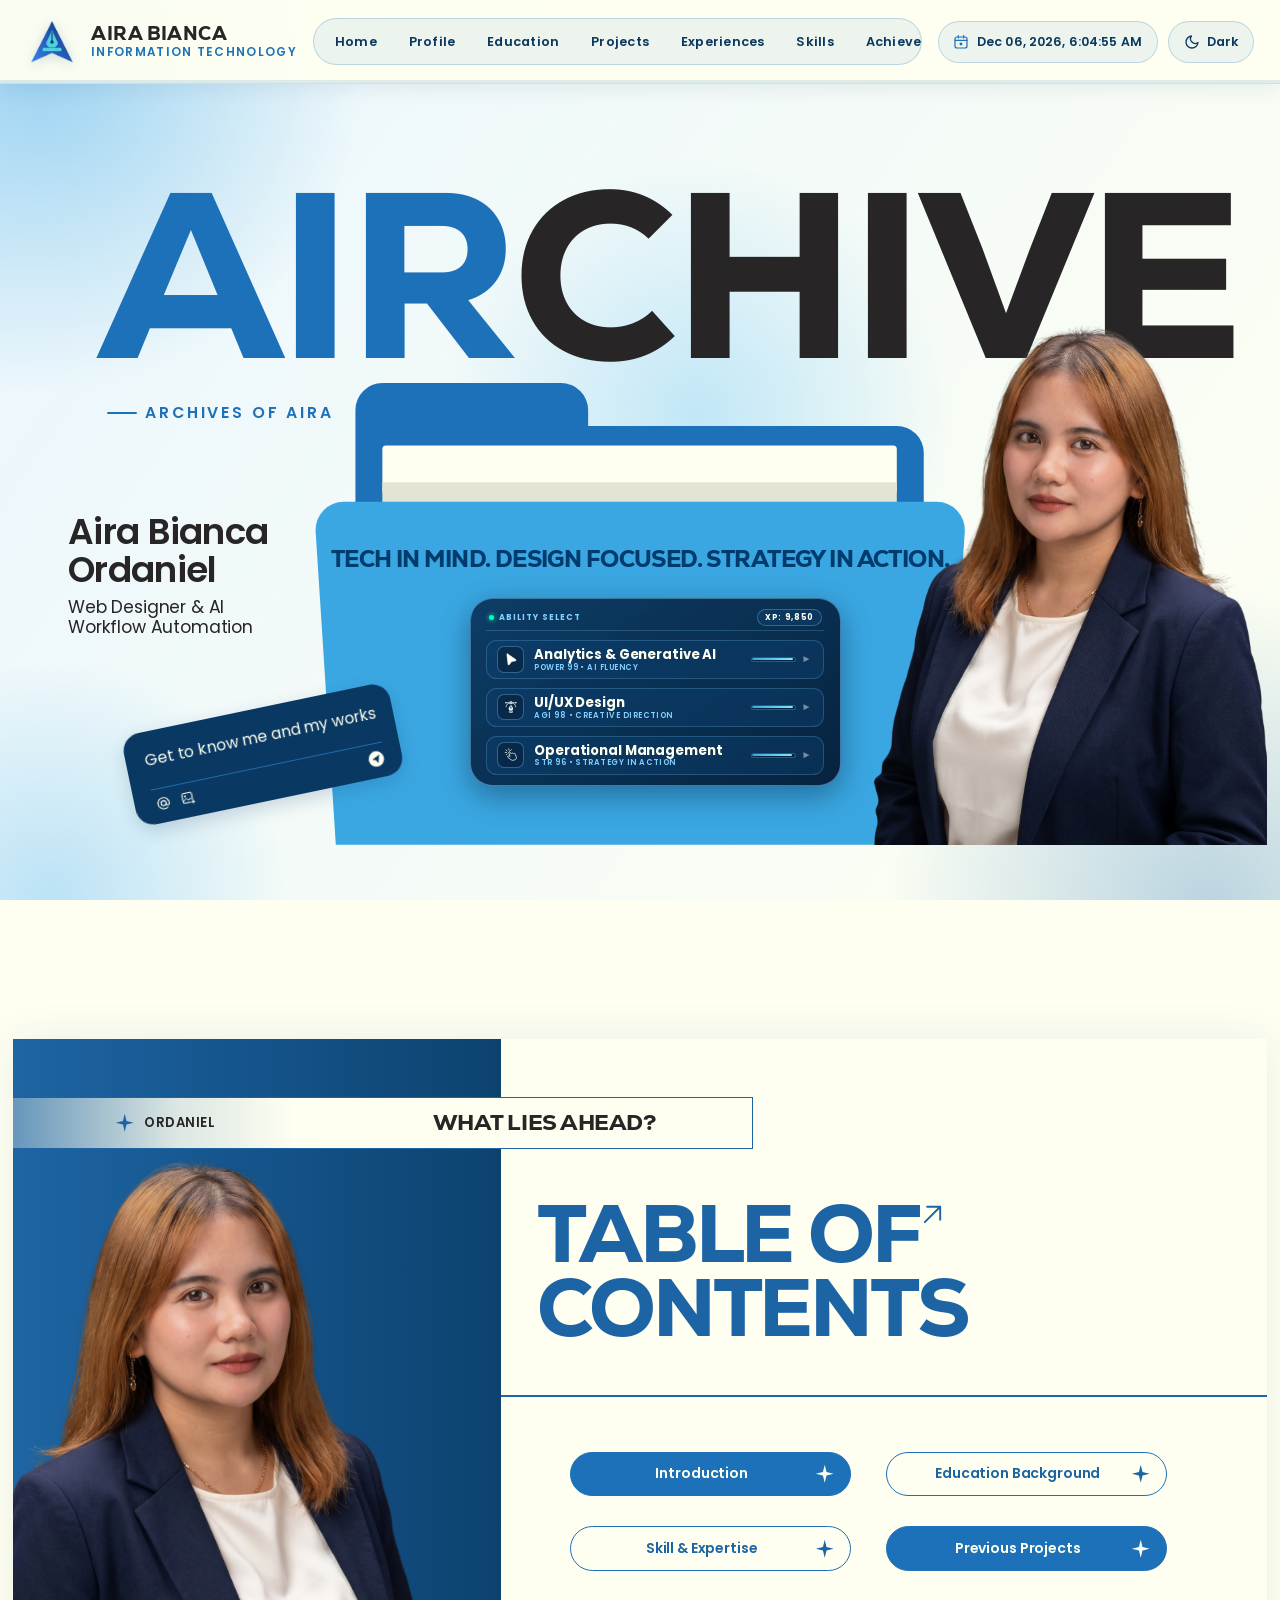
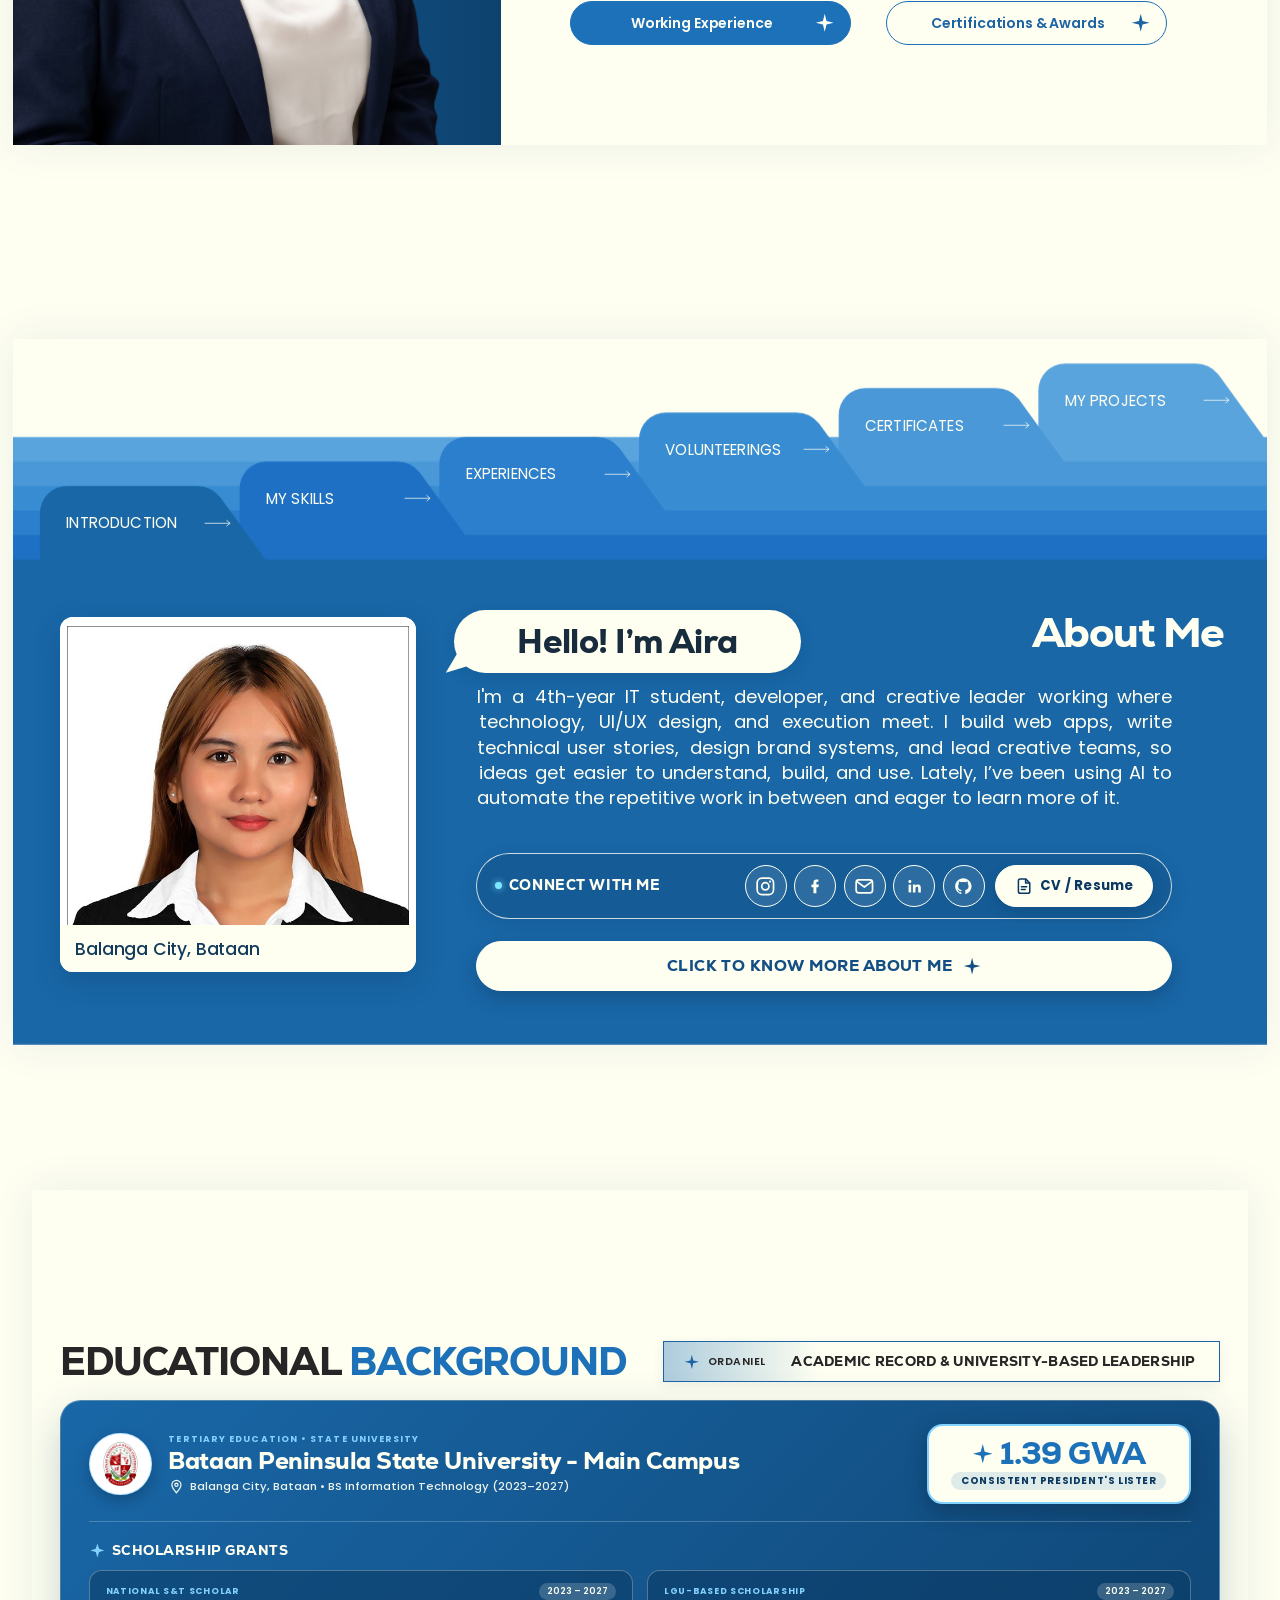
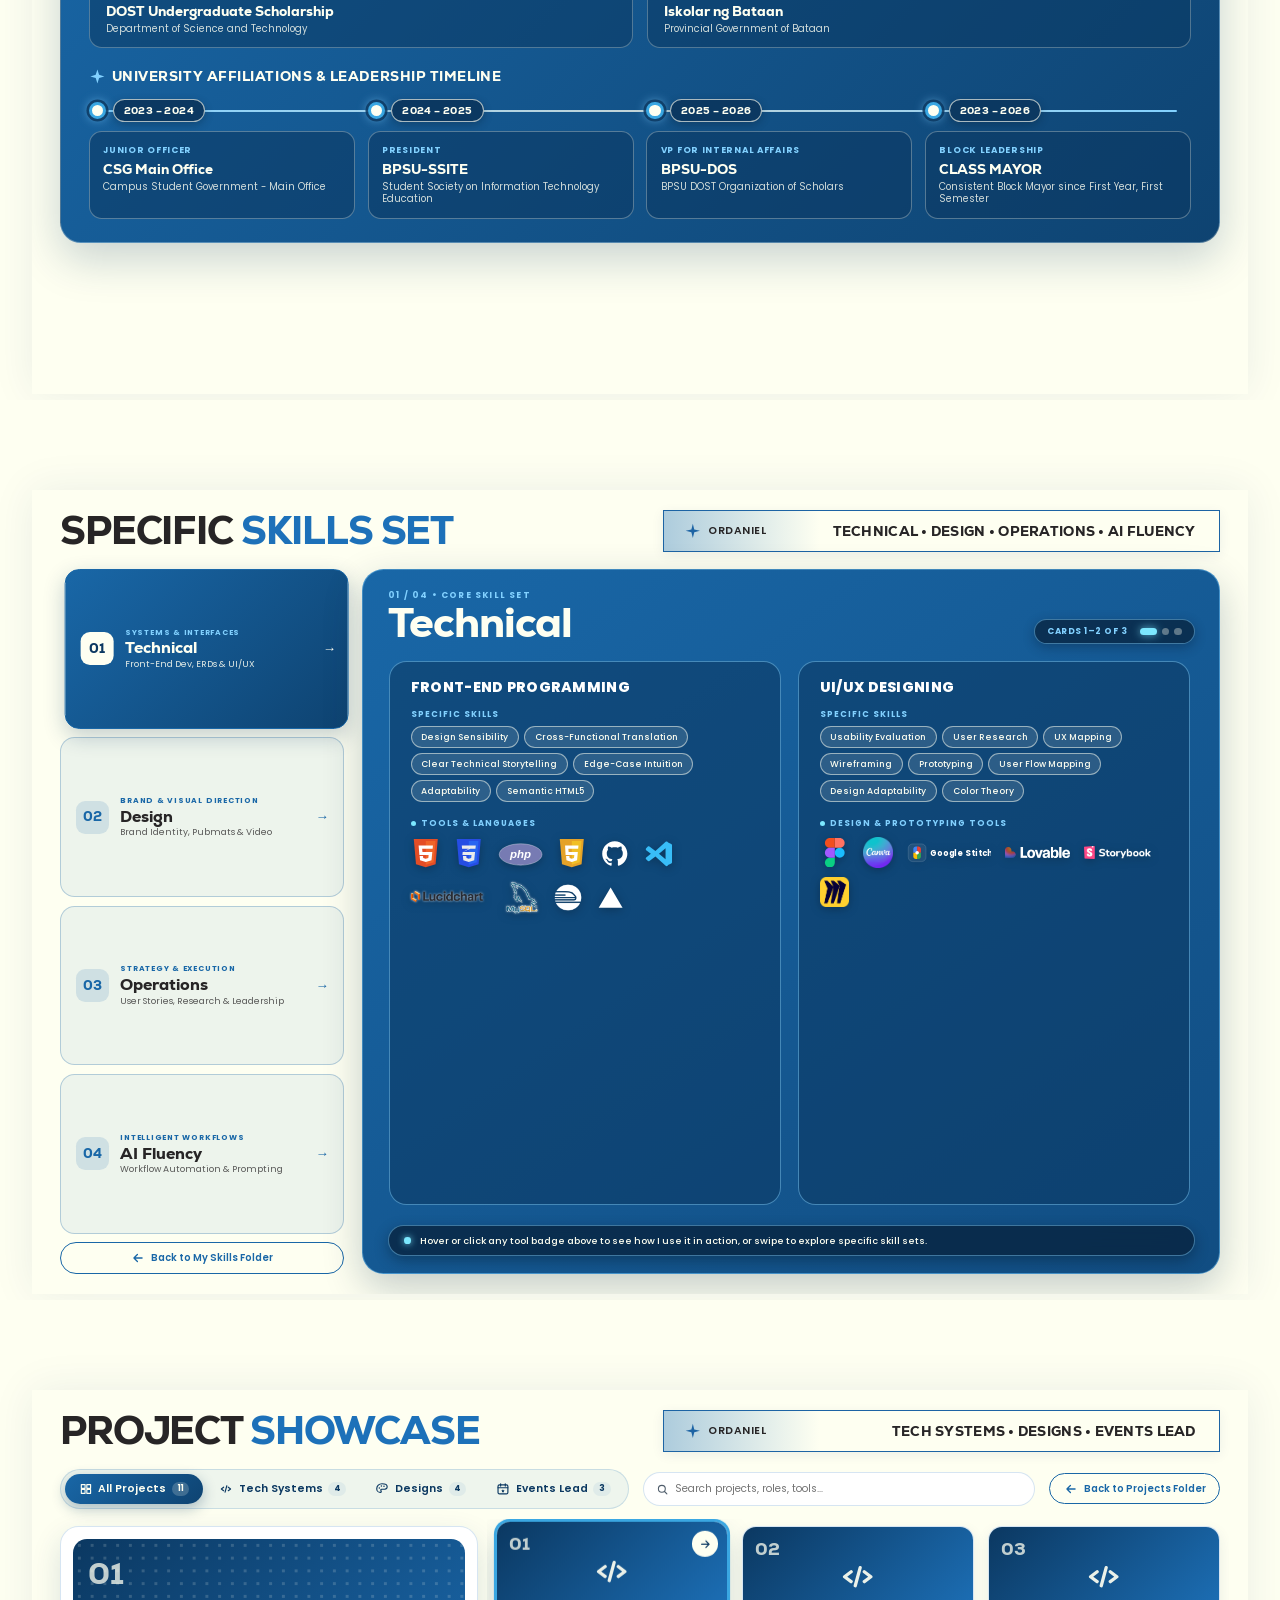
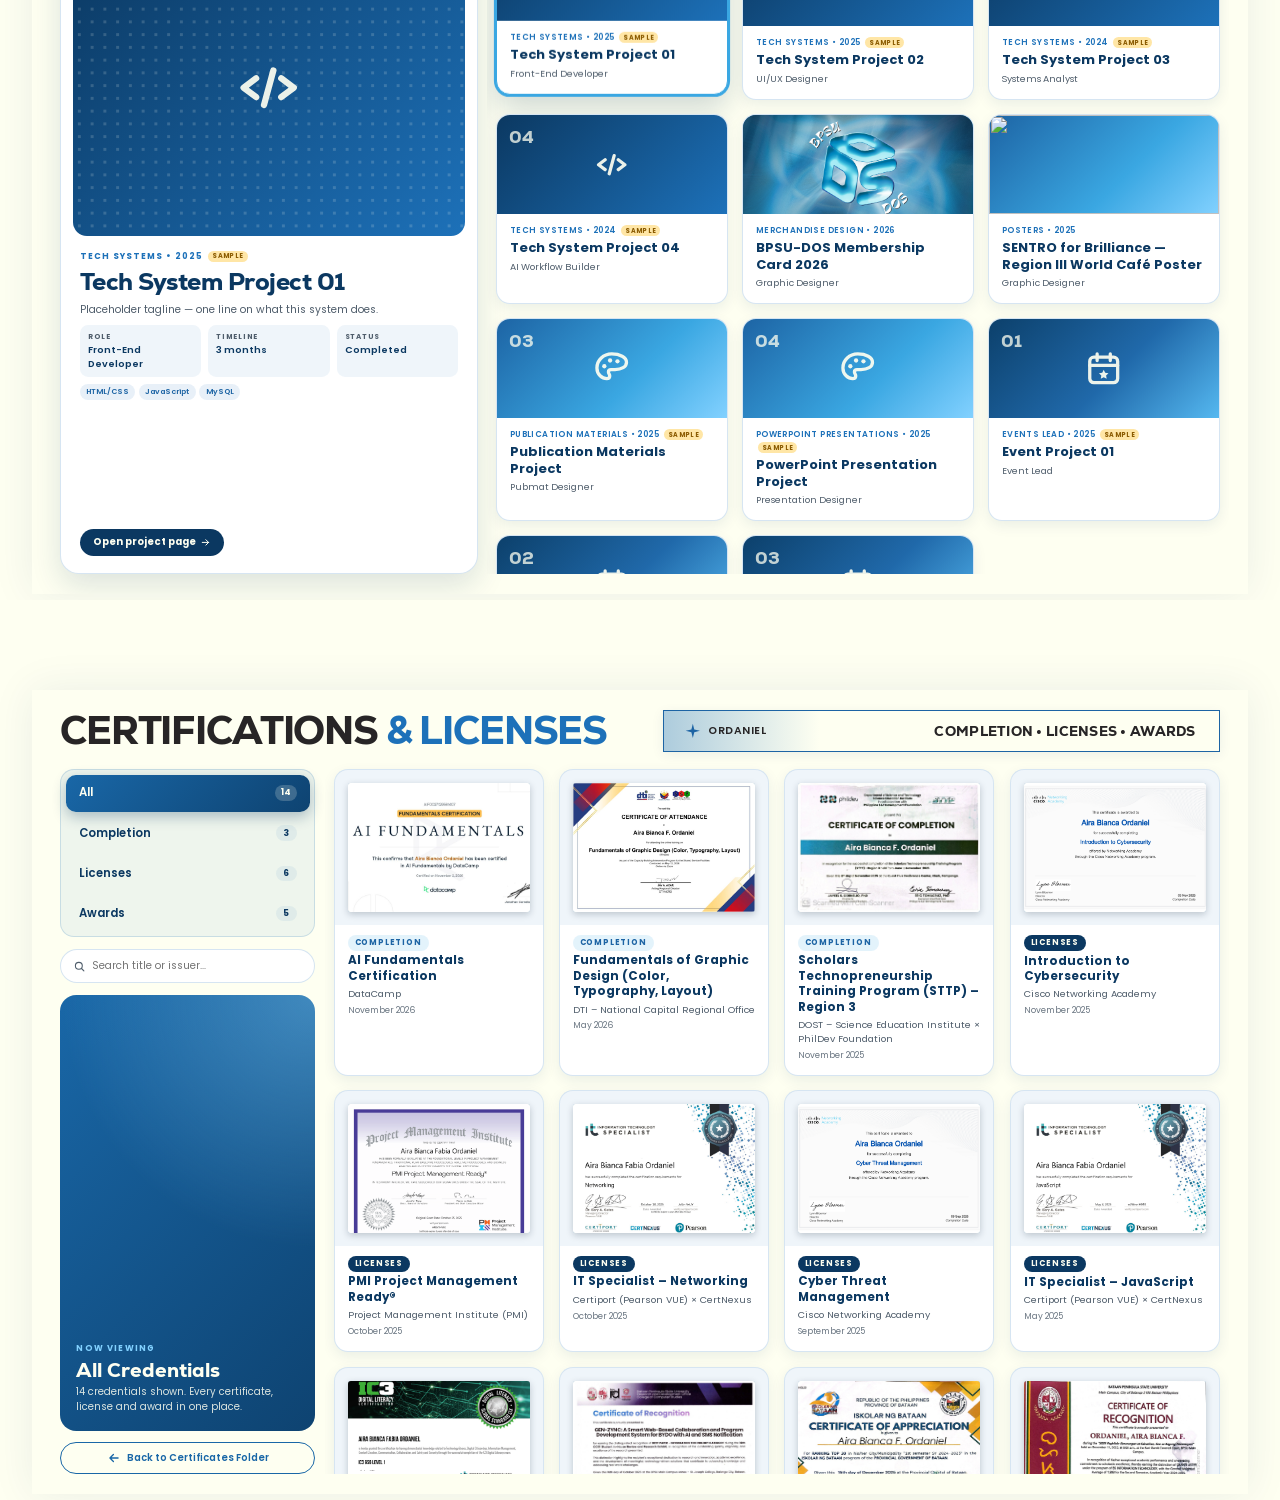
==== commit e596acf3: "imported projects" ====
--- a/index.html
+++ b/index.html
@@ -2347,6 +2347,8 @@
 
                 <!-- Right: Project Index Grid -->
                 <div class="showcase-grid-wrap">
+                    <!-- Design sub-categories (shown when the Designs collection is selected) -->
+                    <div class="showcase-subfilter" id="showcaseSubfilter" role="tablist" aria-label="Design categories" hidden></div>
                     <div class="showcase-grid" id="showcaseGrid"></div>
                     <p class="certs-empty" id="showcaseEmpty" hidden>No projects match your search.</p>
                 </div>
@@ -2431,6 +2433,7 @@
     </section>
 
     <script src="projects-data.js"></script>
+    <script src="volunteers-data.js"></script>
     <script>
         (() => {
             const pageCover = document.getElementById('page-cover');
@@ -3247,9 +3250,12 @@
             const groupByKey = Object.fromEntries(PROJECT_GROUPS.map((g) => [g.key, g]));
             const projectsIn = (key) => ALL_PROJECTS.filter((p) => key === 'all' || p.group === key);
             const projectUrl = (p) => `project.html?id=${encodeURIComponent(p.id)}`;
+            const DESIGN_CATEGORIES = (PROJECT_GROUPS.find((g) => g.key === 'design') || {}).categories || [];
+            const categoryOf = (p) => DESIGN_CATEGORIES.find((c) => c.key === p.category);
+            const projectKicker = (p) => (categoryOf(p) || groupByKey[p.group] || {}).label || '';
             const projectCoverInner = (p) =>
                 p.cover
-                    ? `<img src="${escapeHtml(p.cover)}" alt="" loading="lazy" />`
+                    ? `<img src="${escapeHtml(p.cover)}" alt="" loading="lazy"${p.coverPosition ? ` style="object-position:${escapeHtml(p.coverPosition)}"` : ''} />`
                     : `<span class="proj-cover-num">${pad2(projectsIn(p.group).indexOf(p) + 1)}</span><svg class="proj-cover-icon" viewBox="0 0 24 24" fill="none" aria-hidden="true">${groupByKey[p.group]?.icon || ''}</svg>`;
 
             // Expanding "portal" from the clicked card, then go to the project's own page
@@ -3271,6 +3277,25 @@
                 setTimeout(() => (window.location.href = url), 650);
             };
 
+            // Same portal for any page (cover = CSS background for the expanding panel)
+            const openWithPortal = (url, title, fromEl, cover) => {
+                if (!fromEl || window.matchMedia('(prefers-reduced-motion: reduce)').matches) {
+                    window.location.href = url;
+                    return;
+                }
+                const r = fromEl.getBoundingClientRect();
+                const portal = document.createElement('div');
+                portal.className = 'project-portal';
+                if (cover) portal.style.setProperty('--cover', cover);
+                portal.style.clipPath = `inset(${r.top}px ${innerWidth - r.right}px ${innerHeight - r.bottom}px ${r.left}px round 16px)`;
+                portal.innerHTML = `<span class="project-portal-title">${escapeHtml(title)}</span>`;
+                document.body.appendChild(portal);
+                void portal.offsetWidth;
+                portal.classList.add('is-expanding');
+                portal.style.clipPath = 'inset(0px 0px 0px 0px round 0px)';
+                setTimeout(() => (window.location.href = url), 650);
+            };
+
             // Coming back with the browser's Back button restores the page from cache — clear the portal
             window.addEventListener('pageshow', (e) => {
                 if (e.persisted) document.querySelectorAll('.project-portal').forEach((p) => p.remove());
@@ -3302,6 +3327,7 @@
                             <span class="proj-collection-kicker">${escapeHtml(g.kicker)}</span>
                             <strong class="proj-collection-title">${escapeHtml(g.label)}</strong>
                             <span class="proj-collection-desc">${escapeHtml(g.desc)}</span>
+                            ${(g.categories || []).length ? `<span class="proj-collection-cats">${g.categories.map((c) => `<em>${escapeHtml(c.short || c.label)} <b>${items.filter((p) => p.category === c.key).length}</b></em>`).join('')}</span>` : ''}
                             <span class="proj-collection-foot">
                                 <span class="proj-collection-count"><b>${items.length}</b> ${items.length === 1 ? 'project' : 'projects'}</span>
                                 <span class="proj-card-cta">Explore ${arrowIcon}</span>
@@ -3323,7 +3349,9 @@
                 const search = document.getElementById('showcaseSearch');
                 const spotlight = document.getElementById('showcaseSpotlight');
                 const backBtn = document.getElementById('btnBackToProjectsFolder');
+                const subEl = document.getElementById('showcaseSubfilter');
                 let filter = 'all';
+                let sub = 'all';
                 let spotId = null;
 
                 if (!grid || !filterEl) return { setFilter() { }, refresh() { } };
@@ -3369,7 +3397,7 @@
                     spotlight.innerHTML = `
                         <div class="spot-cover">${projectCoverInner(p)}<span class="proj-card-glare"></span></div>
                         <div class="spot-body">
-                            <span class="spot-kicker">${escapeHtml(g ? g.label : '')} • ${escapeHtml(p.year)} ${sampleChip(p)}</span>
+                            <span class="spot-kicker">${escapeHtml(g ? g.label : '')}${categoryOf(p) ? ` • ${escapeHtml(categoryOf(p).label)}` : ''} • ${escapeHtml(p.year)} ${sampleChip(p)}</span>
                             <h3 class="spot-title">${escapeHtml(p.title)}</h3>
                             <p class="spot-tagline">${escapeHtml(p.tagline || p.summary)}</p>
                             <dl class="spot-meta">
@@ -3392,24 +3420,57 @@
                 const markActive = (card) =>
                     grid.querySelectorAll('.showcase-card').forEach((c) => c.classList.toggle('is-spot', c === card));
 
+                // Design sub-categories: chips with counts, only while "Designs" is selected
+                const renderSubfilter = () => {
+                    const show = filter === 'design' && DESIGN_CATEGORIES.length > 0;
+                    subEl.hidden = !show;
+                    if (!show) return;
+                    const designs = projectsIn('design');
+                    const chips = [{ key: 'all', label: 'All Designs' }, ...DESIGN_CATEGORIES];
+                    subEl.innerHTML = chips
+                        .map((c) => {
+                            const n = c.key === 'all' ? designs.length : designs.filter((p) => p.category === c.key).length;
+                            const on = c.key === sub;
+                            return `<button type="button" class="showcase-subchip${on ? ' is-active' : ''}" role="tab" aria-selected="${on}" data-sub="${c.key}">${escapeHtml(c.label)} <b>${n}</b></button>`;
+                        })
+                        .join('');
+                    subEl.querySelectorAll('.showcase-subchip').forEach((b) =>
+                        b.addEventListener('click', () => {
+                            sub = b.dataset.sub;
+                            renderSubfilter();
+                            render();
+                        })
+                    );
+                };
+
                 const render = () => {
                     const q = (search.value || '').trim().toLowerCase();
-                    const visible = projectsIn(filter).filter(
+                    let visible = projectsIn(filter).filter(
                         (p) =>
-                            !q ||
-                            [p.title, p.role, p.summary, p.tagline, (p.tools || []).join(' '), groupByKey[p.group]?.label]
-                                .join(' ')
-                                .toLowerCase()
-                                .includes(q)
+                            (filter !== 'design' || sub === 'all' || p.category === sub) &&
+                            (!q ||
+                                [p.title, p.role, p.summary, p.tagline, (p.tools || []).join(' '), groupByKey[p.group]?.label, categoryOf(p)?.label]
+                                    .join(' ')
+                                    .toLowerCase()
+                                    .includes(q))
                     );
+
+                    // "All Designs": sort by category and drop a heading before each group
+                    const grouped = filter === 'design' && sub === 'all' && DESIGN_CATEGORIES.length > 0;
+                    if (grouped) {
+                        const order = DESIGN_CATEGORIES.map((c) => c.key);
+                        visible = visible.slice().sort((a, b) => order.indexOf(a.category) - order.indexOf(b.category));
+                    }
 
                     grid.innerHTML = visible
                         .map(
-                            (p, i) => `
+                            (p, i) => `${grouped && (i === 0 || visible[i - 1].category !== p.category)
+                                ? `<h4 class="showcase-subhead" style="--i:${i}">${escapeHtml(categoryOf(p)?.label || 'Other designs')}<span>${visible.filter((x) => x.category === p.category).length}</span></h4>`
+                                : ''}
                             <a class="showcase-card proj-card--${p.group}" href="${projectUrl(p)}" data-id="${escapeHtml(p.id)}" style="--i:${i}">
                                 <span class="showcase-card-cover">${projectCoverInner(p)}<span class="proj-card-glare"></span></span>
                                 <span class="showcase-card-body">
-                                    <span class="proj-card-meta">${escapeHtml(groupByKey[p.group]?.label || '')} • ${escapeHtml(p.year)} ${sampleChip(p)}</span>
+                                    <span class="proj-card-meta">${escapeHtml(projectKicker(p))} • ${escapeHtml(p.year)} ${sampleChip(p)}</span>
                                     <strong class="proj-card-title">${escapeHtml(p.title)}</strong>
                                     <span class="showcase-card-role">${escapeHtml(p.role)}</span>
                                 </span>
@@ -3441,8 +3502,11 @@
                     markActive(grid.querySelector('.showcase-card'));
                 };
 
-                const setFilter = (next = 'all') => {
-                    filter = next === 'all' || groupByKey[next] ? next : 'all';
+                const setFilter = (next = 'all', nextSub = 'all') => {
+                    const resolved = next === 'all' || groupByKey[next] ? next : 'all';
+                    if (resolved !== filter || nextSub !== 'all') sub = nextSub;
+                    filter = resolved;
+                    renderSubfilter();
                     filterBtns.forEach((b) => {
                         const on = b.dataset.filter === filter;
                         b.classList.toggle('is-active', on);
@@ -3551,52 +3615,8 @@
             ];
 
             // ---------- VOLUNTEERINGS FOLDER (Volunteer Passport) ----------
-            // ✏️ Replace the `sample: true` entries with your real volunteer work.
-            //    month: 3-letter month shown on the ticket stub, place / hours are optional.
-            const VOLUNTEER_SECTIONS = [
-                {
-                    key: 'campus',
-                    label: 'Campus-Based Volunteering',
-                    short: 'Campus',
-                    stamp: 'Campus',
-                    desc: 'University events, student organizations and on-campus service.',
-                    accent: '#1D71B9',
-                    icon: '<path d="M3 9.5L12 5L21 9.5L12 14L3 9.5Z" stroke="currentColor" stroke-width="2" stroke-linejoin="round"/><path d="M7 11.6V16C7 16 9 18.5 12 18.5C15 18.5 17 16 17 16V11.6M21 9.5V14.5" stroke="currentColor" stroke-width="2" stroke-linecap="round" stroke-linejoin="round"/>',
-                    items: [
-                        { sample: true, role: 'Volunteer Role', org: 'Campus Organization / Event', month: 'MON', year: '2026', place: 'BPSU Main Campus', hours: '— hrs', summary: 'Placeholder — what the activity was and how you helped.' },
-                        { sample: true, role: 'Volunteer Role', org: 'Campus Organization / Event', month: 'MON', year: '2025', place: 'BPSU Main Campus', hours: '— hrs', summary: 'Placeholder — describe your contribution.' },
-                        { sample: true, role: 'Volunteer Role', org: 'Campus Organization / Event', month: 'MON', year: '2024', place: 'BPSU Main Campus', hours: '— hrs', summary: 'Placeholder — describe your contribution.' }
-                    ]
-                },
-                {
-                    key: 'dost',
-                    label: 'DOST-Based Events Attended',
-                    short: 'DOST',
-                    stamp: 'DOST',
-                    desc: 'Summits, trainings and programs attended as a DOST scholar.',
-                    accent: '#0E7C8C',
-                    icon: '<circle cx="12" cy="12" r="2" fill="currentColor"/><ellipse cx="12" cy="12" rx="9" ry="3.6" stroke="currentColor" stroke-width="1.8"/><ellipse cx="12" cy="12" rx="9" ry="3.6" transform="rotate(60 12 12)" stroke="currentColor" stroke-width="1.8"/><ellipse cx="12" cy="12" rx="9" ry="3.6" transform="rotate(120 12 12)" stroke="currentColor" stroke-width="1.8"/>',
-                    items: [
-                        { sample: true, role: 'Participant', org: 'DOST Event / Program', month: 'MON', year: '2026', place: 'Venue', hours: '— hrs', summary: 'Placeholder — the event, what you learned and took part in.' },
-                        { sample: true, role: 'Participant', org: 'DOST Event / Program', month: 'MON', year: '2025', place: 'Venue', hours: '— hrs', summary: 'Placeholder — describe the event.' },
-                        { sample: true, role: 'Delegate', org: 'DOST Event / Program', month: 'MON', year: '2025', place: 'Venue', hours: '— hrs', summary: 'Placeholder — describe the event.' }
-                    ]
-                },
-                {
-                    key: 'community',
-                    label: 'Community Involvement',
-                    short: 'Community',
-                    stamp: 'Community',
-                    desc: 'Outreach, civic and community-driven initiatives.',
-                    accent: '#C8691E',
-                    icon: '<circle cx="9" cy="8" r="3" stroke="currentColor" stroke-width="2"/><circle cx="17" cy="9.5" r="2.4" stroke="currentColor" stroke-width="2"/><path d="M3.5 19C3.5 15.9 6 13.5 9 13.5C12 13.5 14.5 15.9 14.5 19M15 13.8C17.6 13.6 20.5 15.4 20.5 18.5" stroke="currentColor" stroke-width="2" stroke-linecap="round"/>',
-                    items: [
-                        { sample: true, role: 'Volunteer', org: 'Community Initiative', month: 'MON', year: '2026', place: 'Barangay / City', hours: '— hrs', summary: 'Placeholder — the cause, the people served and your part in it.' },
-                        { sample: true, role: 'Volunteer', org: 'Community Initiative', month: 'MON', year: '2025', place: 'Barangay / City', hours: '— hrs', summary: 'Placeholder — describe the initiative.' },
-                        { sample: true, role: 'Volunteer', org: 'Community Initiative', month: 'MON', year: '2024', place: 'Barangay / City', hours: '— hrs', summary: 'Placeholder — describe the initiative.' }
-                    ]
-                }
-            ];
+            // Volunteer data is shared with volunteer.html — edit volunteers-data.js
+            const VOLUNTEER_SECTIONS = (window.AIRCHIVE_VOLUNTEERING || { sections: [] }).sections;
 
             const volunteerPreview = (() => {
                 const root = document.getElementById('volPassport');
@@ -3630,7 +3650,8 @@
                 let current = 0;
 
                 const ticketHtml = (it, j, sec) => `
-                    <article class="vol-ticket" style="--j:${j}">
+                    <a class="vol-ticket" style="--j:${j}" href="volunteer.html?id=${encodeURIComponent(it.id)}" data-vol-id="${escapeHtml(it.id)}"
+                        aria-label="${escapeHtml(it.role)} — ${escapeHtml(it.org)}: view role, certificate and photos">
                         <div class="vol-ticket-stub">
                             <span class="vol-ticket-month">${escapeHtml(it.month || '')}</span>
                             <span class="vol-ticket-year">${escapeHtml(it.year || '')}</span>
@@ -3644,9 +3665,10 @@
                             <span class="vol-ticket-foot">
                                 ${it.place ? `<em>${escapeHtml(it.place)}</em>` : ''}
                                 ${it.hours ? `<em>${escapeHtml(it.hours)}</em>` : ''}
+                                <span class="vol-ticket-go">View proofs ${arrowIcon}</span>
                             </span>
                         </div>
-                    </article>`;
+                    </a>`;
 
                 const render = (i) => {
                     current = i;
@@ -3675,7 +3697,15 @@
                                 ? sec.items.map((it, j) => ticketHtml(it, j, sec)).join('')
                                 : '<p class="vol-empty">No entries yet — this page is waiting for its first stamp.</p>'}
                         </div>`;
-                    page.querySelectorAll('.vol-ticket').forEach((t) => attachTilt(t, 6));
+                    page.querySelectorAll('.vol-ticket').forEach((t) => {
+                        attachTilt(t, 6);
+                        t.addEventListener('click', (e) => {
+                            if (isModifiedClick(e)) return;
+                            e.preventDefault();
+                            const item = sec.items.find((x) => x.id === t.dataset.volId);
+                            openWithPortal(t.getAttribute('href'), item ? item.role : sec.label, t, sec.cover);
+                        });
+                    });
                     replayClass(page, 'is-entering');
                     replayClass(page.querySelector('.vol-tickets'), 'is-entering');
                 };
@@ -3697,9 +3727,25 @@
                     replay: () => {
                         replayClass(stampsWrap, 'is-entering');
                         render(current);
+                    },
+                    show: (key) => {
+                        const i = VOLUNTEER_SECTIONS.findIndex((x) => x.key === key);
+                        if (i >= 0) render(i);
                     }
                 };
             })();
+
+            // Returning from volunteer.html lands back on the right passport page
+            const openVolunteeringsFromHash = () => {
+                const m = location.hash.match(/^#volunteerings(?:-([a-z0-9-]+))?$/i);
+                if (!m || !pageIntro) return;
+                pageIntro.scrollIntoView({ behavior: 'instant' });
+                switchFolderTab('volunteerings');
+                if (m[1]) volunteerPreview.show(m[1]);
+                history.replaceState(null, '', location.pathname + location.search);
+            };
+            window.addEventListener('load', () => setTimeout(openVolunteeringsFromHash, 60));
+            window.addEventListener('hashchange', openVolunteeringsFromHash);
 
             // ✏️ Ongoing / upcoming highlight shown at the top of the Experiences folder.
             //    The status flips to "Completed" automatically after the end date.
--- a/style.css
+++ b/style.css
@@ -6774,3 +6774,158 @@
     animation: none;
   }
 }
+
+/* Volunteer tickets are links to their proof page */
+a.vol-ticket {
+  color: inherit;
+  text-decoration: none;
+  cursor: pointer;
+}
+
+.vol-ticket-go {
+  display: inline-flex;
+  align-items: center;
+  gap: 0.3cqw;
+  margin-left: auto;
+  font-size: 0.66cqw;
+  font-weight: 700;
+  letter-spacing: 0.06em;
+  text-transform: uppercase;
+  color: var(--accent);
+  opacity: 0.6;
+  transition: opacity 0.25s ease;
+}
+
+.vol-ticket-go svg {
+  width: 0.9cqw;
+  height: 0.9cqw;
+  transition: translate 0.3s cubic-bezier(0.34, 1.56, 0.64, 1);
+}
+
+a.vol-ticket:hover .vol-ticket-go {
+  opacity: 1;
+}
+
+a.vol-ticket:hover .vol-ticket-go svg {
+  translate: 0.25cqw 0;
+}
+
+/* ---------- Project Showcase: Design sub-categories ---------- */
+.showcase-subfilter {
+  position: sticky;
+  top: -0.6cqw;
+  z-index: 3;
+  display: flex;
+  flex-wrap: wrap;
+  gap: 0.5cqw;
+  padding: 0.6cqw 0 0.9cqw;
+  margin-bottom: 0.3cqw;
+  background: linear-gradient(var(--canvas-bg) 75%, transparent);
+}
+
+.showcase-subfilter[hidden] {
+  display: none;
+}
+
+.showcase-subchip {
+  display: inline-flex;
+  align-items: center;
+  gap: 0.45cqw;
+  padding: 0.45cqw 0.95cqw;
+  border-radius: 999px;
+  border: 0.1cqw solid var(--cp-border);
+  background: var(--cp-surface);
+  color: var(--cp-text);
+  font-family: var(--font-poppins);
+  font-size: 0.82cqw;
+  font-weight: 600;
+  cursor: pointer;
+  transition: background 0.25s ease, color 0.25s ease, translate 0.3s cubic-bezier(0.34, 1.56, 0.64, 1);
+}
+
+.showcase-subchip b {
+  display: inline-grid;
+  place-items: center;
+  min-width: 1.3cqw;
+  height: 1.3cqw;
+  padding: 0 0.3cqw;
+  border-radius: 999px;
+  font-size: 0.68cqw;
+  background: var(--cp-soft);
+}
+
+.showcase-subchip:hover {
+  translate: 0 -0.15cqw;
+}
+
+.showcase-subchip.is-active {
+  color: #FEFFF1;
+  border-color: transparent;
+  background: linear-gradient(135deg, #1D64A4, #3AA7E2);
+}
+
+.showcase-subchip.is-active b {
+  background: rgba(254, 255, 241, 0.22);
+}
+
+.showcase-subchip:focus-visible {
+  outline: 0.15cqw solid #3AA7E2;
+  outline-offset: 0.15cqw;
+}
+
+/* Category headings inside the grid ("All Designs" view) */
+.showcase-subhead {
+  grid-column: 1 / -1;
+  display: flex;
+  align-items: center;
+  gap: 0.7cqw;
+  margin: 0.4cqw 0 -0.3cqw;
+  font-family: var(--font-nexa);
+  font-weight: 900;
+  font-size: 1.05cqw;
+  letter-spacing: 0.04em;
+  text-transform: uppercase;
+  color: var(--cp-text);
+}
+
+.showcase-subhead::after {
+  content: "";
+  flex: 1;
+  height: 0.1cqw;
+  background: var(--cp-border);
+}
+
+.showcase-subhead span {
+  order: 1;
+  font-family: var(--font-poppins);
+  font-size: 0.72cqw;
+  font-weight: 700;
+  color: var(--cp-muted);
+}
+
+.showcase-grid.is-entering .showcase-subhead {
+  animation: riseIn 0.5s cubic-bezier(0.22, 1, 0.36, 1) backwards;
+  animation-delay: calc(var(--i, 0) * 0.06s);
+}
+
+/* Category chips on the Designs collection card */
+.proj-collection-cats {
+  display: flex;
+  flex-wrap: wrap;
+  gap: 0.35cqw;
+}
+
+.proj-collection-cats em {
+  font-style: normal;
+  font-size: 0.68cqw;
+  font-weight: 600;
+  padding: 0.15cqw 0.6cqw;
+  border-radius: 999px;
+  border: 0.08cqw solid rgba(29, 113, 185, 0.28);
+  background: rgba(29, 113, 185, 0.07);
+  color: #1D64A4;
+}
+
+.proj-collection-cats b {
+  opacity: 0.7;
+}
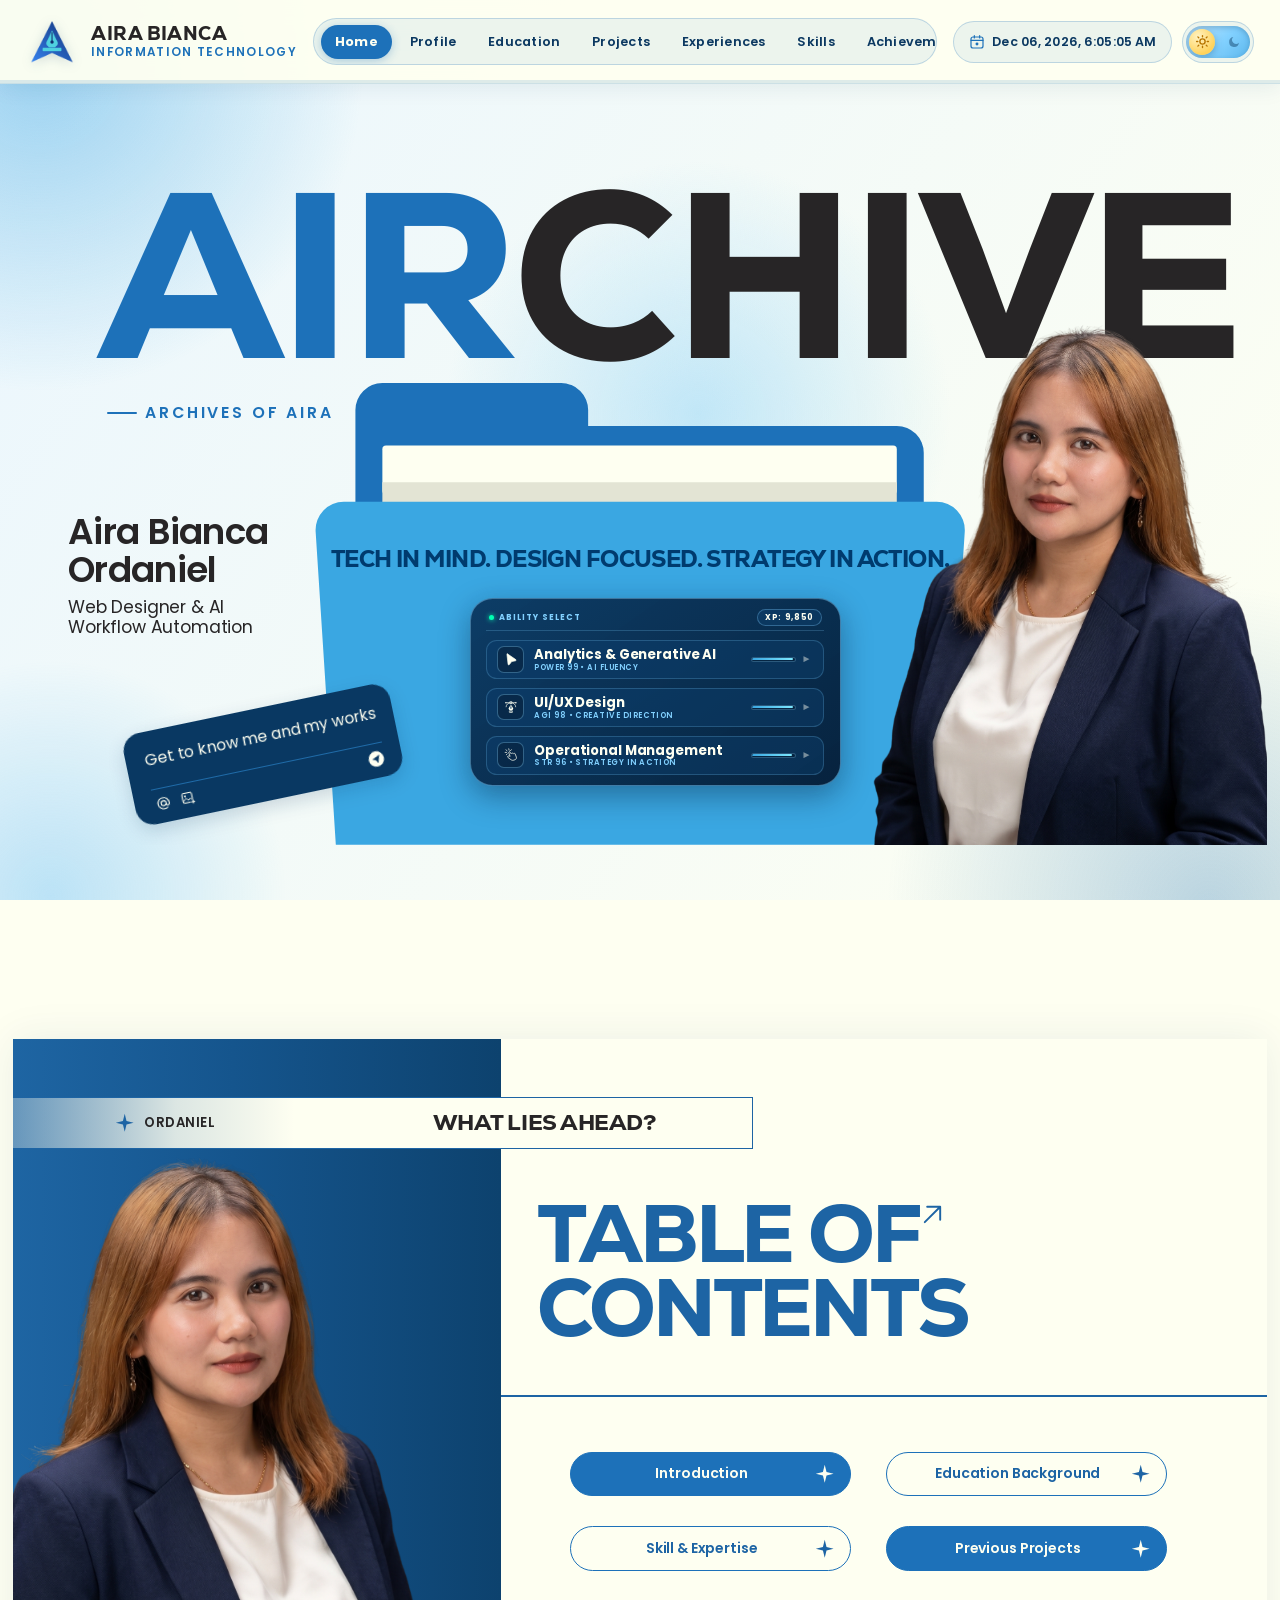
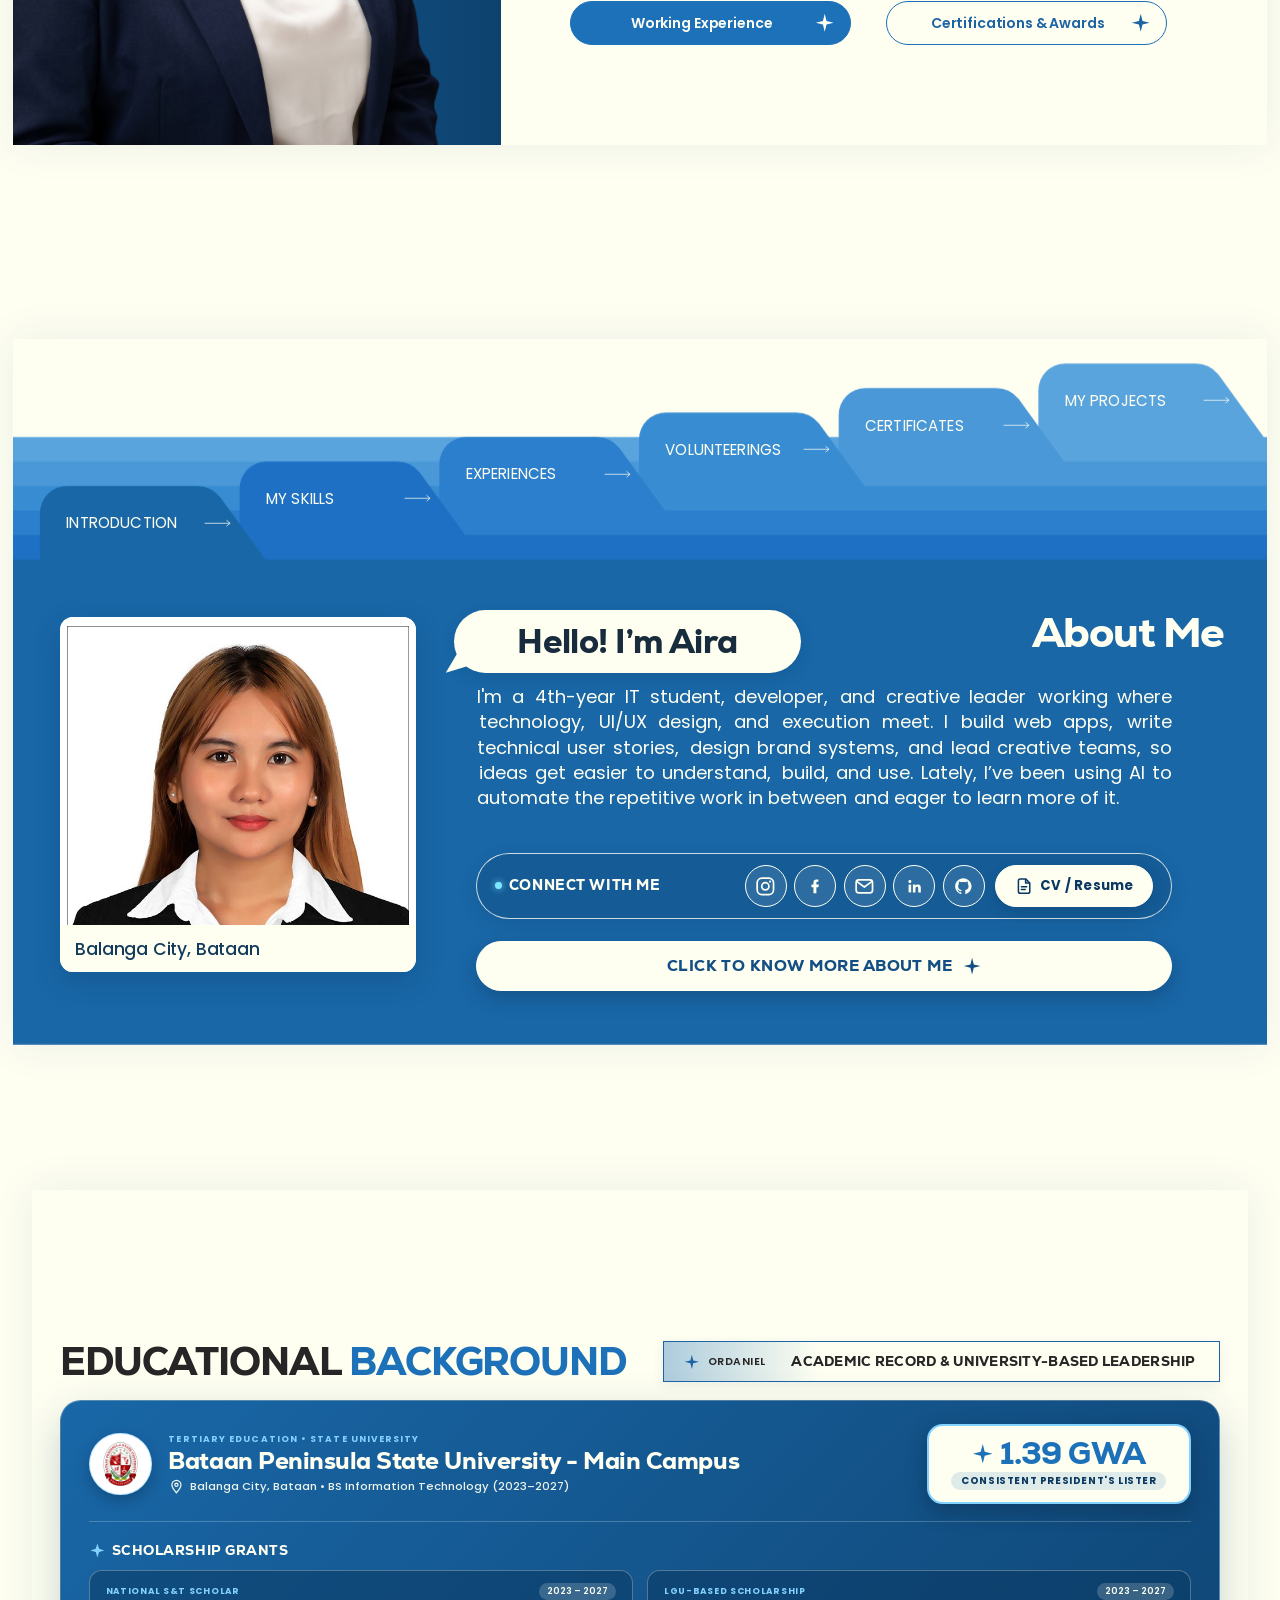
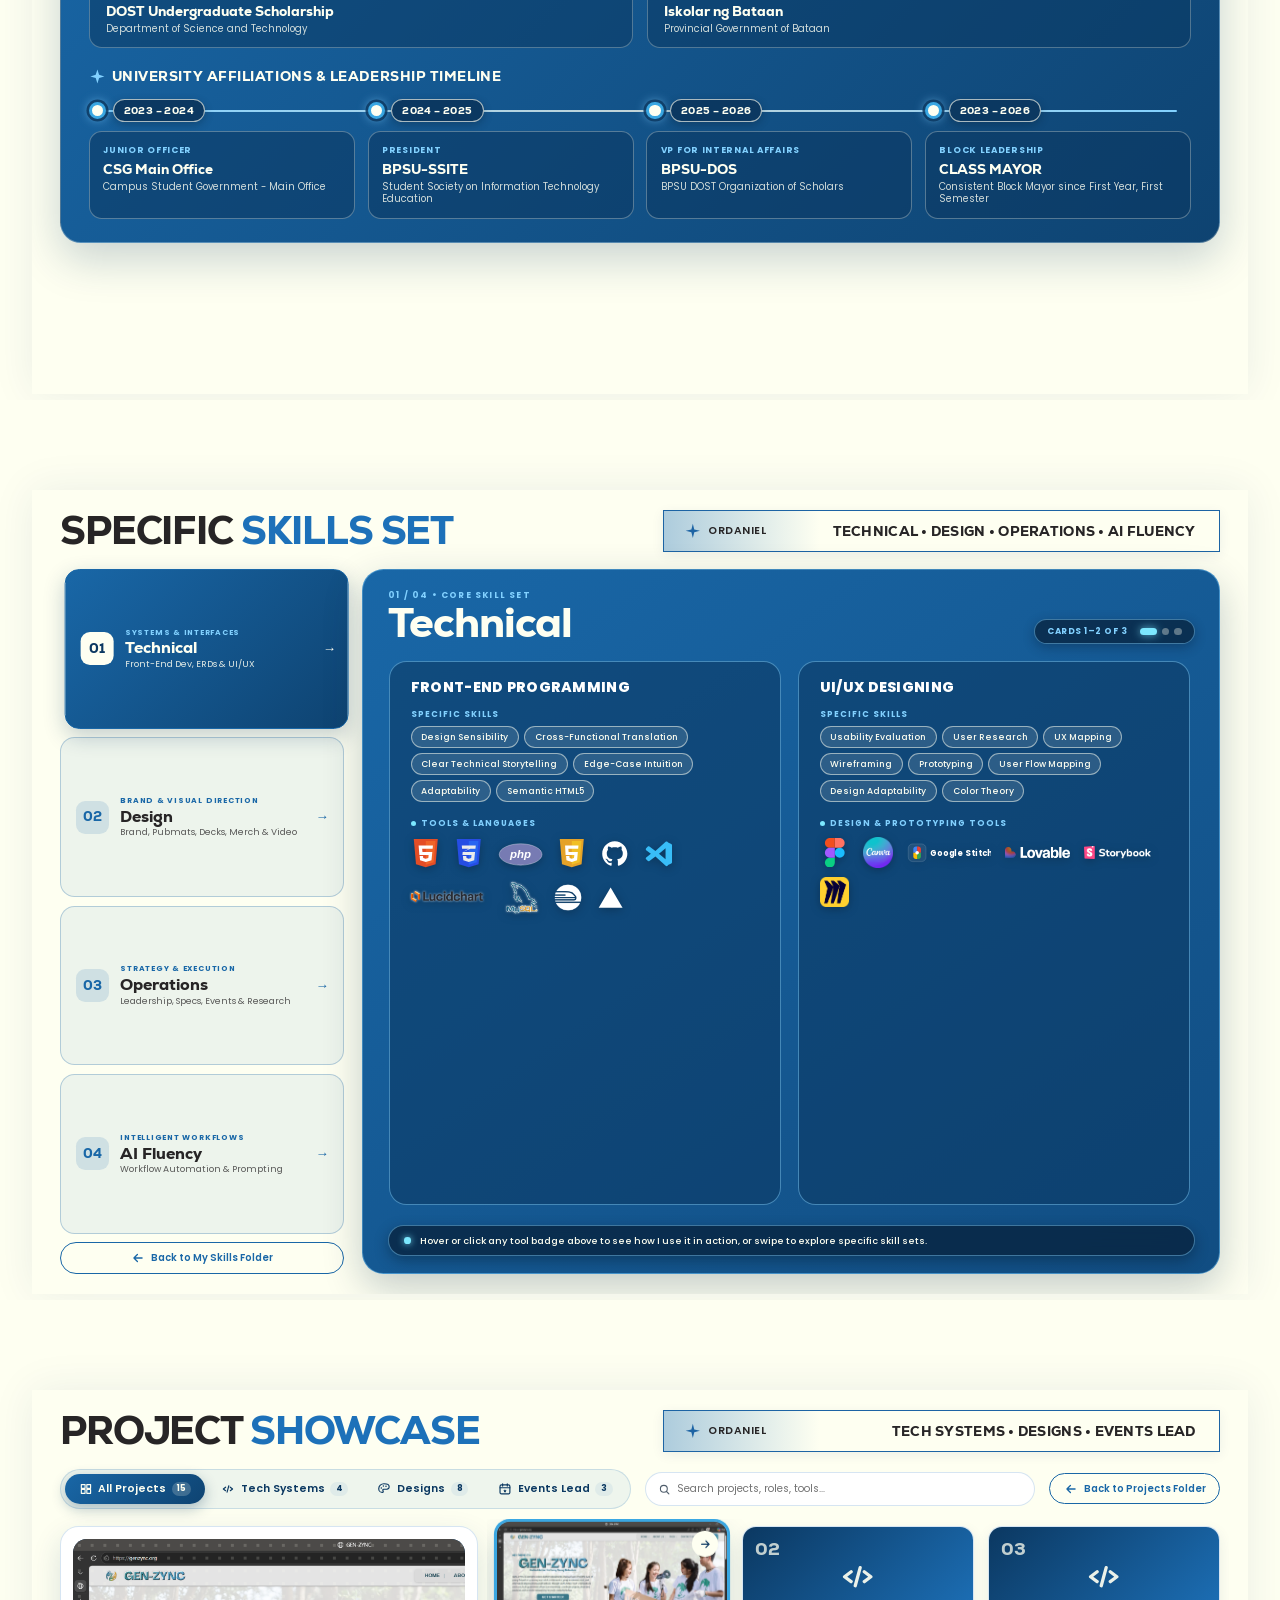
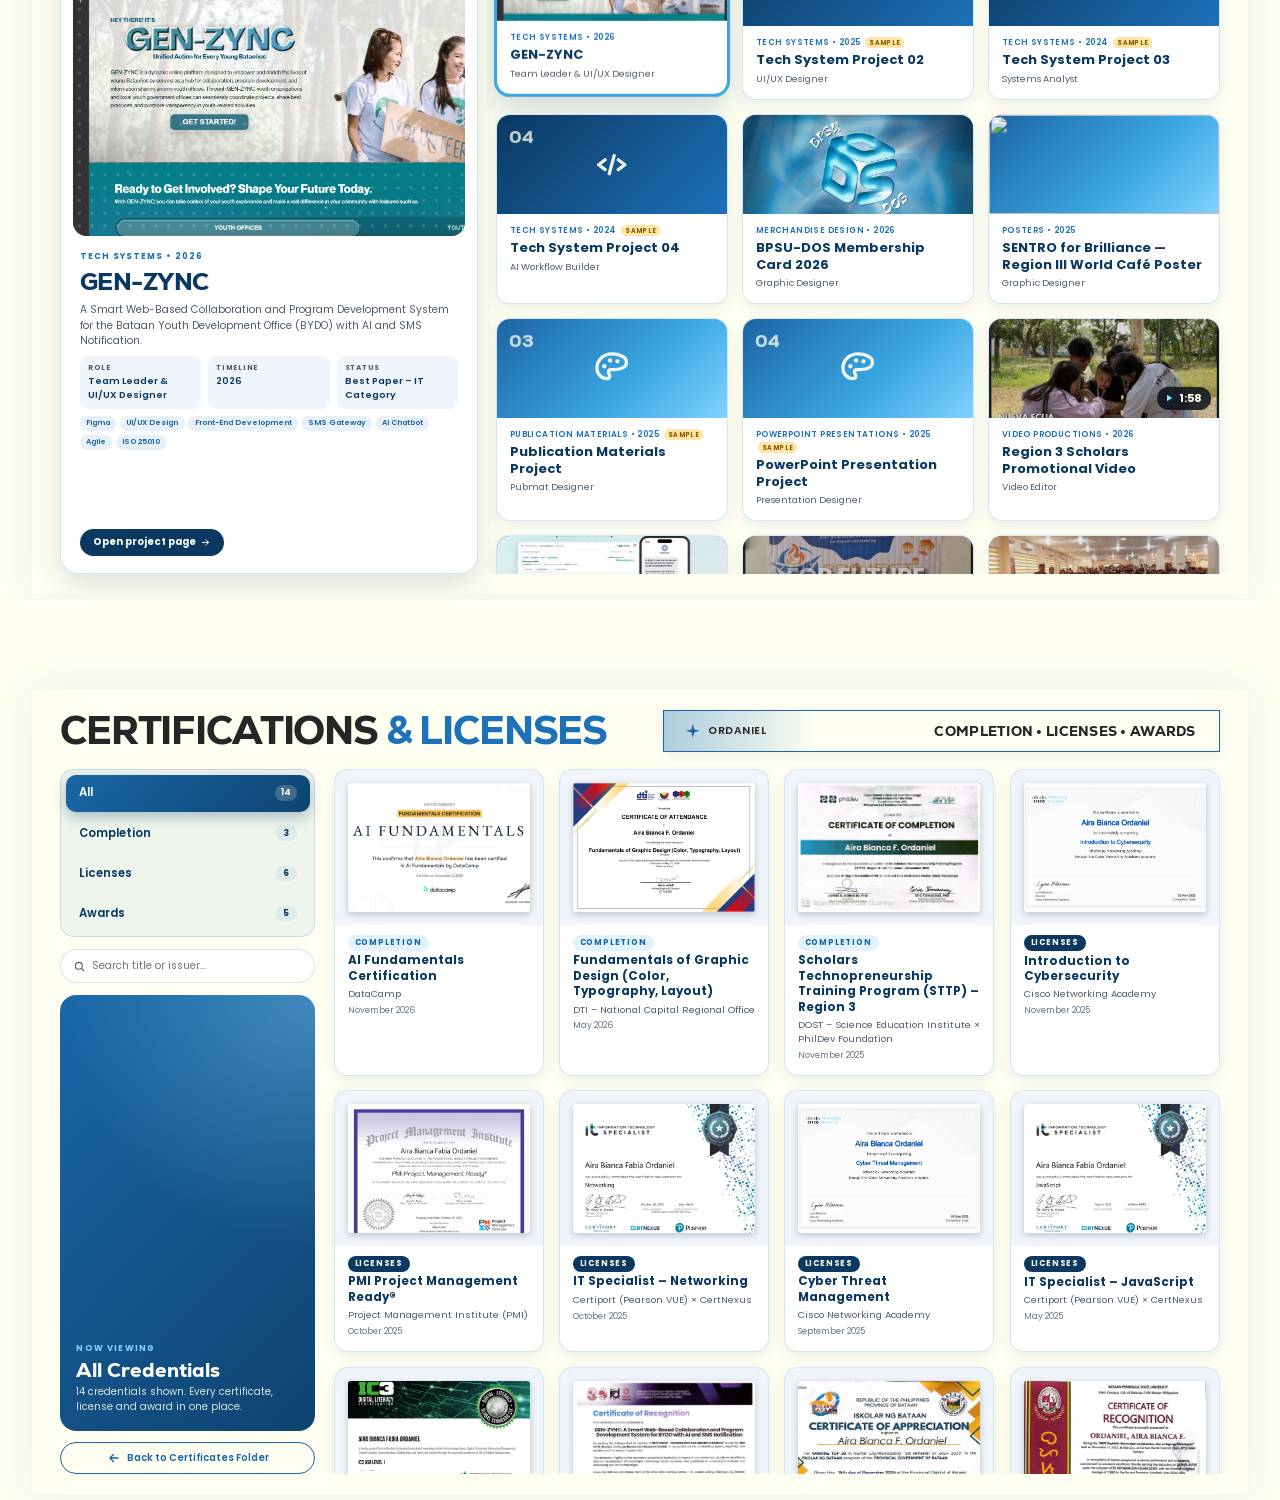
==== commit 0e328402: "updated projects" ====
--- a/index.html
+++ b/index.html
@@ -69,14 +69,19 @@
             </label>
 
             <!-- Light / Dark Mode Toggle Button -->
-            <button type="button" class="theme-toggle-btn" id="themeToggleBtn"
-                title="Switch between Light and Dark Mode" aria-label="Toggle Light or Dark Mode">
-                <svg class="theme-toggle-icon" id="themeToggleIcon" viewBox="0 0 24 24" fill="none"
-                    xmlns="http://www.w3.org/2000/svg" aria-hidden="true">
-                    <path d="M21 12.79A9 9 0 1 1 11.21 3 7 7 0 0 0 21 12.79Z" stroke="currentColor" stroke-width="2"
-                        stroke-linecap="round" stroke-linejoin="round" />
-                </svg>
-                <span id="themeToggleLabel">Dark</span>
+            <button type="button" class="theme-toggle-btn theme-switch" id="themeToggleBtn" role="switch"
+                aria-checked="false" aria-label="Dark mode" title="Switch between Light and Dark Mode">
+                <span class="theme-switch-track" aria-hidden="true">
+                    <svg class="theme-switch-mark theme-switch-mark--sun" viewBox="0 0 24 24" fill="none"><circle cx="12" cy="12" r="4.2" stroke="currentColor" stroke-width="2.2"/><path d="M12 2.5V4.5M12 19.5V21.5M4.6 4.6L6 6M18 18L19.4 19.4M2.5 12H4.5M19.5 12H21.5M4.6 19.4L6 18M18 6L19.4 4.6" stroke="currentColor" stroke-width="2.2" stroke-linecap="round"/></svg>
+                    <svg class="theme-switch-mark theme-switch-mark--moon" viewBox="0 0 24 24" fill="none"><path d="M20.5 13.2A8.5 8.5 0 1 1 10.8 3.5 6.6 6.6 0 0 0 20.5 13.2Z" fill="currentColor"/></svg>
+                    <span class="theme-switch-stars"></span>
+                    <span class="theme-switch-knob">
+                        <svg class="theme-switch-ic theme-switch-ic--sun" viewBox="0 0 24 24" fill="none"><circle cx="12" cy="12" r="4.2" stroke="currentColor" stroke-width="2.2"/><path d="M12 2.5V4.5M12 19.5V21.5M4.6 4.6L6 6M18 18L19.4 19.4M2.5 12H4.5M19.5 12H21.5M4.6 19.4L6 18M18 6L19.4 4.6" stroke="currentColor" stroke-width="2.2" stroke-linecap="round"/></svg>
+                        <svg class="theme-switch-ic theme-switch-ic--moon" viewBox="0 0 24 24" fill="none"><path d="M20.5 13.2A8.5 8.5 0 1 1 10.8 3.5 6.6 6.6 0 0 0 20.5 13.2Z" fill="currentColor"/></svg>
+                    </span>
+                </span>
+                <svg class="theme-toggle-icon" id="themeToggleIcon" viewBox="0 0 24 24" fill="none" aria-hidden="true" hidden></svg>
+                <span class="theme-switch-label" id="themeToggleLabel">Dark</span>
             </button>
         </div>
 
@@ -1515,7 +1520,7 @@
                         <div class="skillset-nav-body">
                             <span class="skillset-nav-kicker">BRAND &amp; VISUAL DIRECTION</span>
                             <strong class="skillset-nav-title">Design</strong>
-                            <span class="skillset-nav-sub">Brand Identity, Pubmats &amp; Video</span>
+                            <span class="skillset-nav-sub">Brand, Pubmats, Decks, Merch &amp; Video</span>
                         </div>
                         <span class="skillset-nav-arrow" aria-hidden="true">→</span>
                     </button>
@@ -1527,7 +1532,7 @@
                         <div class="skillset-nav-body">
                             <span class="skillset-nav-kicker">STRATEGY &amp; EXECUTION</span>
                             <strong class="skillset-nav-title">Operations</strong>
-                            <span class="skillset-nav-sub">User Stories, Research &amp; Leadership</span>
+                            <span class="skillset-nav-sub">Leadership, Specs, Events &amp; Research</span>
                         </div>
                         <span class="skillset-nav-arrow" aria-hidden="true">→</span>
                     </button>
@@ -1962,135 +1967,213 @@
                                 <span class="skillset-stage-badge">02 / 04 • CORE SKILL SET</span>
                                 <h3 class="skillset-stage-heading">Design</h3>
                             </div>
+
+                            <div class="skillset-cards-carousel-nav" aria-label="Design skill cards carousel navigation">
+                                <span class="skillset-carousel-counter" data-carousel-counter>Cards 1–2 of 5</span>
+                                <div class="skillset-carousel-dots" data-carousel-dots>
+                                    <button type="button" class="skillset-carousel-dot active" data-slide-index="0"
+                                        title="Slide to Card 1: Brand Architecture &amp; Visual Systems" aria-label="Card 1: Brand Architecture &amp; Visual Systems"></button>
+                                    <button type="button" class="skillset-carousel-dot active" data-slide-index="1"
+                                        title="Slide to Card 2: Marketing &amp; Publication Media" aria-label="Card 2: Marketing &amp; Publication Media"></button>
+                                    <button type="button" class="skillset-carousel-dot" data-slide-index="2"
+                                        title="Slide to Card 3: Pitch &amp; Stakeholder Presentations" aria-label="Card 3: Pitch &amp; Stakeholder Presentations"></button>
+                                    <button type="button" class="skillset-carousel-dot" data-slide-index="3"
+                                        title="Slide to Card 4: Merchandise &amp; Print Production" aria-label="Card 4: Merchandise &amp; Print Production"></button>
+                                    <button type="button" class="skillset-carousel-dot" data-slide-index="4"
+                                        title="Slide to Card 5: Motion, Video &amp; Dynamic Storytelling" aria-label="Card 5: Motion, Video &amp; Dynamic Storytelling"></button>
+                                </div>
+                            </div>
                         </div>
 
-                        <div class="skillset-stage-two-cols">
-                            <div class="skillset-specialty-card">
+                        <div class="skillset-stage-carousel" data-skill-carousel tabindex="0"
+                            aria-label="Design skill cards carousel (swipeable)">
+                            <div class="skillset-specialty-card" data-card-index="0">
                                 <div class="skillset-card-main">
-                                    <h4 class="skillset-specialty-title">BRAND IDENTITY &amp; VISUAL SYSTEMS</h4>
+                                    <div class="skillset-card-headline">
+                                        <span class="skillset-card-count">01 / 05</span>
+                                        <h4 class="skillset-specialty-title">Brand Architecture &amp; Visual Systems</h4>
+                                    </div>
 
                                     <div class="skillset-specific-pills-wrap">
                                         <span class="skillset-pills-label">Specific Skills</span>
                                         <div class="skillset-badges-row">
-                                            <span class="skillset-interactive-pill"
-                                                data-tool-note="Brand Guidelines — Cohesive logo, color & typography rules for organizations">Brand
-                                                Kits</span>
-                                            <span class="skillset-interactive-pill"
-                                                data-tool-note="Moodboard Direction — Setting the visual tone & aesthetic direction">Moodboards</span>
-                                            <span class="skillset-interactive-pill"
-                                                data-tool-note="Concept Design — Translating event themes into memorable visual concepts">Concept
-                                                Design</span>
-                                            <span class="skillset-interactive-pill"
-                                                data-tool-note="Visual Systems — Scalable typography, icon sets & grid systems">Visual
-                                                Systems</span>
-                                            <span class="skillset-interactive-pill"
-                                                data-tool-note="Color Psychology — Selecting intentional color palettes for impact">Color
-                                                Harmony</span>
+                                            <span class="skillset-interactive-pill" tabindex="0" data-tool-note="Brand Identity Kits — Logos, color palettes, type pairings &amp; usage rules packaged for organizations">Brand Identity Kits</span>
+                                            <span class="skillset-interactive-pill" tabindex="0" data-tool-note="Design Guidelines &amp; Tokens — Documented spacing, color &amp; type tokens that keep every output consistent">Design Guidelines &amp; Tokens</span>
+                                            <span class="skillset-interactive-pill" tabindex="0" data-tool-note="Grid &amp; Layout Systems — Reusable grids that keep posters, decks &amp; feeds aligned">Grid &amp; Layout Systems</span>
+                                            <span class="skillset-interactive-pill" tabindex="0" data-tool-note="Color Theory &amp; Harmony — Intentional palettes chosen for mood, contrast &amp; readability">Color Theory &amp; Harmony</span>
+                                            <span class="skillset-interactive-pill" tabindex="0" data-tool-note="Concept Ideation &amp; Moodboards — Turning themes into visual directions before the first draft">Concept Ideation &amp; Moodboards</span>
                                         </div>
                                     </div>
 
                                     <div class="skillset-tools-block">
                                         <span class="skillset-tools-heading">Design Tools</span>
                                         <div class="skillset-logos-grid">
-                                            <div class="tech-badge-icon tech-badge-icon--square"
-                                                data-tool-note="Figma — Vector brand assets, style guides & design libraries"
-                                                title="Figma">
-                                                <svg viewBox="0 0 38 57" fill="none" xmlns="http://www.w3.org/2000/svg">
-                                                    <path
-                                                        d="M19 28.5C19 23.2533 23.2533 19 28.5 19C33.7467 19 38 23.2533 38 28.5C38 33.7467 33.7467 38 28.5 38C23.2533 38 19 33.7467 19 28.5Z"
-                                                        fill="#1ABCFE" />
-                                                    <path
-                                                        d="M0 47.5C0 42.2533 4.25329 38 9.5 38H19V47.5C19 52.7467 14.7467 57 9.5 57C4.25329 57 0 52.7467 0 47.5Z"
-                                                        fill="#0ACF83" />
-                                                    <path
-                                                        d="M19 0V19H28.5C33.7467 19 38 14.7467 38 9.5C38 4.25329 33.7467 0 28.5 0H19Z"
-                                                        fill="#FF7262" />
-                                                    <path
-                                                        d="M0 9.5C0 14.7467 4.25329 19 9.5 19H19V0H9.5C4.25329 0 0 4.25329 0 9.5Z"
-                                                        fill="#F24E1E" />
-                                                    <path
-                                                        d="M0 28.5C0 33.7467 4.25329 38 9.5 38H19V19H9.5C4.25329 19 0 23.2533 0 28.5Z"
-                                                        fill="#A259FF" />
-                                                </svg>
-                                            </div>
-                                            <div class="tech-badge-icon tech-badge-icon--square"
-                                                data-tool-note="Canva Pro — Brand kit management, team templates & rapid exports"
-                                                title="Canva Pro">
-                                                <svg viewBox="0 0 36 36" fill="none" xmlns="http://www.w3.org/2000/svg">
-                                                    <circle cx="18" cy="18" r="16.5" fill="url(#canvaGradTech)" />
-                                                    <text x="18" y="22.5" text-anchor="middle" fill="#FFFFFF"
-                                                        font-family="Georgia, serif" font-weight="700"
-                                                        font-style="italic" font-size="13">Canva</text>
-                                                </svg>
-                                            </div>
-                                            <div class="tech-badge-icon tech-badge-icon--lucid"
-                                                data-tool-note="LucidChart — Creative concept mapping, flow diagrams & boards"
-                                                title="LucidChart">
-                                                <img src="assets/logo-lucidchart.webp" alt="LucidChart" />
+                                            <div class="tech-badge-icon tech-badge-icon--square skillset-logo-badge" tabindex="0" role="img" aria-label="Pinterest"
+                                                data-tool-note="Pinterest — Mood references, visual research &amp; concept boards" title="Pinterest">
+                                                <svg viewBox="0 0 36 36" xmlns="http://www.w3.org/2000/svg"><circle cx="18" cy="18" r="17" fill="#E60023"/><path d="M18.6 7.5C12.7 7.5 9.6 11.5 9.6 14.9c0 2 .8 3.8 2.4 4.4.3.1.5 0 .6-.3l.2-1c.1-.3 0-.4-.2-.7-.5-.6-.8-1.3-.8-2.4 0-3.1 2.3-5.8 6-5.8 3.3 0 5.1 2 5.1 4.7 0 3.5-1.6 6.5-3.9 6.5-1.3 0-2.2-1-1.9-2.3.4-1.5 1.1-3.2 1.1-4.3 0-1-.5-1.8-1.6-1.8-1.3 0-2.3 1.3-2.3 3.1 0 1.1.4 1.9.4 1.9l-1.5 6.5c-.4 1.9-.1 4.3 0 4.5 0 .1.2.2.3.1.1-.1 1.5-1.8 1.9-3.5l.7-2.9c.4.7 1.5 1.4 2.7 1.4 3.6 0 6-3.3 6-7.6 0-3.3-2.8-6.3-7.1-6.3Z" fill="#fff"/></svg>
+                                            </div>
+                                            <div class="tech-badge-icon tech-badge-icon--square skillset-logo-badge" tabindex="0" role="img" aria-label="Canva"
+                                                data-tool-note="Canva — Brand kits, team templates &amp; rapid layout production" title="Canva">
+                                                <img src="assets/logos/canva.png" alt="Canva" loading="lazy" />
+                                            </div>
+                                            <div class="tech-badge-icon tech-badge-icon--square skillset-logo-badge" tabindex="0" role="img" aria-label="Adobe Photoshop"
+                                                data-tool-note="Adobe Photoshop — Photo compositing, retouching &amp; print-ready artwork" title="Adobe Photoshop">
+                                                <img src="assets/logos/photoshop.png" alt="Adobe Photoshop" loading="lazy" />
                                             </div>
                                         </div>
                                     </div>
                                 </div>
                             </div>
-
-                            <div class="skillset-specialty-card">
+                            <div class="skillset-specialty-card" data-card-index="1">
                                 <div class="skillset-card-main">
-                                    <h4 class="skillset-specialty-title">PUBLICATION &amp; CREATIVE DIRECTION</h4>
+                                    <div class="skillset-card-headline">
+                                        <span class="skillset-card-count">02 / 05</span>
+                                        <h4 class="skillset-specialty-title">Marketing &amp; Publication Media</h4>
+                                    </div>
 
                                     <div class="skillset-specific-pills-wrap">
                                         <span class="skillset-pills-label">Specific Skills</span>
                                         <div class="skillset-badges-row">
-                                            <span class="skillset-interactive-pill"
-                                                data-tool-note="Pubmats & Campaigns — High-converting social media materials & announcement posters">Pubmats
-                                                &amp; Campaigns</span>
-                                            <span class="skillset-interactive-pill"
-                                                data-tool-note="Video Editing & Storyboarding — Directing film projects & reels">Video
-                                                Editing &amp; Storyboarding</span>
-                                            <span class="skillset-interactive-pill"
-                                                data-tool-note="Theatre & Film Directing — Directing theatre plays and student film projects">Theatre
-                                                &amp; Film Directing</span>
-                                            <span class="skillset-interactive-pill"
-                                                data-tool-note="Visual Storytelling — Narrative pacing, mood curation & cinematography">Visual
-                                                Storytelling</span>
-                                            <span class="skillset-interactive-pill"
-                                                data-tool-note="Motion & Video — Dynamic reel editing, pacing and sound design">Motion
-                                                &amp; Video</span>
+                                            <span class="skillset-interactive-pill" tabindex="0" data-tool-note="Pubmats &amp; Campaign Launches — Announcement posters &amp; rollout sets for events and campaigns">Pubmats &amp; Campaign Launches</span>
+                                            <span class="skillset-interactive-pill" tabindex="0" data-tool-note="Infographics &amp; Data Posters — Turning numbers and processes into scannable visuals">Infographics &amp; Data Posters</span>
+                                            <span class="skillset-interactive-pill" tabindex="0" data-tool-note="Social Media Page Covers — Cover photos &amp; banners sized for every platform">Social Media Page Covers</span>
+                                            <span class="skillset-interactive-pill" tabindex="0" data-tool-note="Feed Grid Strategy &amp; Curation — Planning how posts look together on the page grid">Feed Grid Strategy &amp; Curation</span>
+                                            <span class="skillset-interactive-pill" tabindex="0" data-tool-note="Editorial &amp; Document Layouts — Reports, primers &amp; long-form documents laid out for reading">Editorial &amp; Document Layouts</span>
+                                        </div>
+                                    </div>
+
+                                    <div class="skillset-tools-block">
+                                        <span class="skillset-tools-heading">Design Tools</span>
+                                        <div class="skillset-logos-grid">
+                                            <div class="tech-badge-icon tech-badge-icon--square skillset-logo-badge" tabindex="0" role="img" aria-label="Canva"
+                                                data-tool-note="Canva — Brand kits, team templates &amp; rapid layout production" title="Canva">
+                                                <img src="assets/logos/canva.png" alt="Canva" loading="lazy" />
+                                            </div>
+                                            <div class="tech-badge-icon tech-badge-icon--square skillset-logo-badge" tabindex="0" role="img" aria-label="Ibis Paint X"
+                                                data-tool-note="Ibis Paint X — Hand-drawn illustrations, lettering &amp; apparel artwork" title="Ibis Paint X">
+                                                <img src="assets/logos/ibispaint.png" alt="Ibis Paint X" loading="lazy" />
+                                            </div>
+                                            <div class="tech-badge-icon tech-badge-icon--square skillset-logo-badge" tabindex="0" role="img" aria-label="Figma"
+                                                data-tool-note="Figma — Vector layouts, social templates &amp; component-based assets" title="Figma">
+                                                <img src="assets/logos/figma.png" alt="Figma" loading="lazy" />
+                                            </div>
+                                            <div class="tech-badge-icon tech-badge-icon--square skillset-logo-badge" tabindex="0" role="img" aria-label="Affinity"
+                                                data-tool-note="Affinity — Vector illustration &amp; editorial page layouts" title="Affinity">
+                                                <img src="assets/logos/affinity.png" alt="Affinity" loading="lazy" />
+                                            </div>
+                                            <div class="tech-badge-icon tech-badge-icon--square skillset-logo-badge" tabindex="0" role="img" aria-label="Adobe Photoshop"
+                                                data-tool-note="Adobe Photoshop — Photo compositing, retouching &amp; print-ready artwork" title="Adobe Photoshop">
+                                                <img src="assets/logos/photoshop.png" alt="Adobe Photoshop" loading="lazy" />
+                                            </div>
+                                        </div>
+                                    </div>
+                                </div>
+                            </div>
+                            <div class="skillset-specialty-card" data-card-index="2">
+                                <div class="skillset-card-main">
+                                    <div class="skillset-card-headline">
+                                        <span class="skillset-card-count">03 / 05</span>
+                                        <h4 class="skillset-specialty-title">Pitch &amp; Stakeholder Presentations</h4>
+                                    </div>
+
+                                    <div class="skillset-specific-pills-wrap">
+                                        <span class="skillset-pills-label">Specific Skills</span>
+                                        <div class="skillset-badges-row">
+                                            <span class="skillset-interactive-pill" tabindex="0" data-tool-note="Pitch Deck Architecture — Structuring the story — problem, solution, proof, ask">Pitch Deck Architecture</span>
+                                            <span class="skillset-interactive-pill" tabindex="0" data-tool-note="Executive Keynote Slides — Clean, high-contrast slides built for decision-makers">Executive Keynote Slides</span>
+                                            <span class="skillset-interactive-pill" tabindex="0" data-tool-note="Visual Data Synthesis — Charts &amp; diagrams that make results obvious at a glance">Visual Data Synthesis</span>
+                                        </div>
+                                    </div>
+
+                                    <div class="skillset-tools-block">
+                                        <span class="skillset-tools-heading">Design Tools</span>
+                                        <div class="skillset-logos-grid">
+                                            <div class="tech-badge-icon tech-badge-icon--square skillset-logo-badge" tabindex="0" role="img" aria-label="Canva"
+                                                data-tool-note="Canva — Brand kits, team templates &amp; rapid layout production" title="Canva">
+                                                <img src="assets/logos/canva.png" alt="Canva" loading="lazy" />
+                                            </div>
+                                            <div class="tech-badge-icon tech-badge-icon--square skillset-logo-badge" tabindex="0" role="img" aria-label="MS PowerPoint"
+                                                data-tool-note="Microsoft PowerPoint — Pitch decks, keynote slides &amp; presenter-ready files" title="MS PowerPoint">
+                                                <img src="assets/logos/powerpoint.png" alt="MS PowerPoint" loading="lazy" />
+                                            </div>
+                                        </div>
+                                    </div>
+                                </div>
+                            </div>
+                            <div class="skillset-specialty-card" data-card-index="3">
+                                <div class="skillset-card-main">
+                                    <div class="skillset-card-headline">
+                                        <span class="skillset-card-count">04 / 05</span>
+                                        <h4 class="skillset-specialty-title">Merchandise &amp; Print Production</h4>
+                                    </div>
+
+                                    <div class="skillset-specific-pills-wrap">
+                                        <span class="skillset-pills-label">Specific Skills</span>
+                                        <div class="skillset-badges-row">
+                                            <span class="skillset-interactive-pill" tabindex="0" data-tool-note="Apparel &amp; Shirt Graphics — Org shirts &amp; event apparel artwork">Apparel &amp; Shirt Graphics</span>
+                                            <span class="skillset-interactive-pill" tabindex="0" data-tool-note="Lanyard &amp; ID Kit Design — Membership cards, IDs &amp; lanyard prints">Lanyard &amp; ID Kit Design</span>
+                                            <span class="skillset-interactive-pill" tabindex="0" data-tool-note="Die-Cut Stickers &amp; Pin Badges — Small-format merch with cut lines &amp; bleed">Die-Cut Stickers &amp; Pin Badges</span>
+                                            <span class="skillset-interactive-pill" tabindex="0" data-tool-note="Print Collateral &amp; Mockups — Realistic mockups to preview merch before printing">Print Collateral &amp; Mockups</span>
+                                            <span class="skillset-interactive-pill" tabindex="0" data-tool-note="Print Specs &amp; Production Prep — CMYK, bleed, resolution &amp; supplier-ready files">Print Specs &amp; Production Prep</span>
                                         </div>
                                     </div>
 
                                     <div class="skillset-tools-block">
                                         <span class="skillset-tools-heading">Creative Suite</span>
                                         <div class="skillset-logos-grid">
-                                            <div class="tech-badge-icon tech-badge-icon--square"
-                                                data-tool-note="Canva Pro — Social campaign graphics, presentations & print layouts"
-                                                title="Canva Pro">
-                                                <svg viewBox="0 0 36 36" fill="none" xmlns="http://www.w3.org/2000/svg">
-                                                    <circle cx="18" cy="18" r="16.5" fill="url(#canvaGradTech)" />
-                                                    <text x="18" y="22.5" text-anchor="middle" fill="#FFFFFF"
-                                                        font-family="Georgia, serif" font-weight="700"
-                                                        font-style="italic" font-size="13">Canva</text>
-                                                </svg>
-                                            </div>
-                                            <div class="tech-badge-icon tech-badge-icon--square"
-                                                data-tool-note="Figma — Storyboard panels, vector graphics & visual layout sheets"
-                                                title="Figma">
-                                                <svg viewBox="0 0 38 57" fill="none" xmlns="http://www.w3.org/2000/svg">
-                                                    <path
-                                                        d="M19 28.5C19 23.2533 23.2533 19 28.5 19C33.7467 19 38 23.2533 38 28.5C38 33.7467 33.7467 38 28.5 38C23.2533 38 19 33.7467 19 28.5Z"
-                                                        fill="#1ABCFE" />
-                                                    <path
-                                                        d="M0 47.5C0 42.2533 4.25329 38 9.5 38H19V47.5C19 52.7467 14.7467 57 9.5 57C4.25329 57 0 52.7467 0 47.5Z"
-                                                        fill="#0ACF83" />
-                                                    <path
-                                                        d="M19 0V19H28.5C33.7467 19 38 14.7467 38 9.5C38 4.25329 33.7467 0 28.5 0H19Z"
-                                                        fill="#FF7262" />
-                                                    <path
-                                                        d="M0 9.5C0 14.7467 4.25329 19 9.5 19H19V0H9.5C4.25329 0 0 4.25329 0 9.5Z"
-                                                        fill="#F24E1E" />
-                                                    <path
-                                                        d="M0 28.5C0 33.7467 4.25329 38 9.5 38H19V19H9.5C4.25329 19 0 23.2533 0 28.5Z"
-                                                        fill="#A259FF" />
-                                                </svg>
+                                            <div class="tech-badge-icon tech-badge-icon--square skillset-logo-badge" tabindex="0" role="img" aria-label="Adobe Photoshop"
+                                                data-tool-note="Adobe Photoshop — Photo compositing, retouching &amp; print-ready artwork" title="Adobe Photoshop">
+                                                <img src="assets/logos/photoshop.png" alt="Adobe Photoshop" loading="lazy" />
+                                            </div>
+                                            <div class="tech-badge-icon tech-badge-icon--square skillset-logo-badge" tabindex="0" role="img" aria-label="Ibis Paint X"
+                                                data-tool-note="Ibis Paint X — Hand-drawn illustrations, lettering &amp; apparel artwork" title="Ibis Paint X">
+                                                <img src="assets/logos/ibispaint.png" alt="Ibis Paint X" loading="lazy" />
+                                            </div>
+                                            <div class="tech-badge-icon tech-badge-icon--square skillset-logo-badge" tabindex="0" role="img" aria-label="Canva"
+                                                data-tool-note="Canva — Brand kits, team templates &amp; rapid layout production" title="Canva">
+                                                <img src="assets/logos/canva.png" alt="Canva" loading="lazy" />
+                                            </div>
+                                        </div>
+                                    </div>
+                                </div>
+                            </div>
+                            <div class="skillset-specialty-card" data-card-index="4">
+                                <div class="skillset-card-main">
+                                    <div class="skillset-card-headline">
+                                        <span class="skillset-card-count">05 / 05</span>
+                                        <h4 class="skillset-specialty-title">Motion, Video &amp; Dynamic Storytelling</h4>
+                                        <span class="skillset-card-context">Moving visuals, reels &amp; pitching videos</span>
+                                    </div>
+
+                                    <div class="skillset-specific-pills-wrap">
+                                        <span class="skillset-pills-label">Specific Skills</span>
+                                        <div class="skillset-badges-row">
+                                            <span class="skillset-interactive-pill" tabindex="0" data-tool-note="Video Editing &amp; Reel Cuts — Short-form reels &amp; recap videos cut for retention">Video Editing &amp; Reel Cuts</span>
+                                            <span class="skillset-interactive-pill" tabindex="0" data-tool-note="Storyboarding &amp; Sequencing — Planning shots and scene order before filming">Storyboarding &amp; Sequencing</span>
+                                            <span class="skillset-interactive-pill" tabindex="0" data-tool-note="Motion Graphics &amp; Lower Thirds — Animated titles, name tags &amp; on-screen text">Motion Graphics &amp; Lower Thirds</span>
+                                            <span class="skillset-interactive-pill" tabindex="0" data-tool-note="Audio-Visual Sync &amp; Pacing — Cutting to the beat and timing voice-overs">Audio-Visual Sync &amp; Pacing</span>
+                                            <span class="skillset-interactive-pill" tabindex="0" data-tool-note="Campaign Pitch Teasers — Short teasers that hype a launch or pitch">Campaign Pitch Teasers</span>
+                                        </div>
+                                    </div>
+
+                                    <div class="skillset-tools-block">
+                                        <span class="skillset-tools-heading">Design Tools</span>
+                                        <div class="skillset-logos-grid">
+                                            <div class="tech-badge-icon tech-badge-icon--square skillset-logo-badge" tabindex="0" role="img" aria-label="CapCut"
+                                                data-tool-note="CapCut — Reel cuts, captions, transitions &amp; beat-synced edits" title="CapCut">
+                                                <img src="assets/logos/capcut.png" alt="CapCut" loading="lazy" />
+                                            </div>
+                                            <div class="tech-badge-icon tech-badge-icon--square skillset-logo-badge" tabindex="0" role="img" aria-label="Canva Video"
+                                                data-tool-note="Canva Video — Animated pubmats, lower thirds &amp; short teasers" title="Canva Video">
+                                                <img src="assets/logos/canva.png" alt="Canva Video" loading="lazy" />
+                                            </div>
+                                            <div class="tech-badge-icon tech-badge-icon--square skillset-logo-badge" tabindex="0" role="img" aria-label="Adobe Premiere"
+                                                data-tool-note="Adobe Premiere Pro — Multi-track editing, color &amp; audio mixing" title="Adobe Premiere">
+                                                <img src="assets/logos/premiere.png" alt="Adobe Premiere" loading="lazy" />
+                                            </div>
+                                            <div class="tech-badge-icon tech-badge-icon--square skillset-logo-badge" tabindex="0" role="img" aria-label="Filmora Go"
+                                                data-tool-note="Filmora Go — Quick mobile edits for on-the-go event coverage" title="Filmora Go">
+                                                <img src="assets/logos/filmora.png" alt="Filmora Go" loading="lazy" />
                                             </div>
                                         </div>
                                     </div>
@@ -2108,83 +2191,255 @@
                                 <span class="skillset-stage-badge">03 / 04 • CORE SKILL SET</span>
                                 <h3 class="skillset-stage-heading">Operations</h3>
                             </div>
+
+                            <div class="skillset-cards-carousel-nav" aria-label="Operations skill cards carousel navigation">
+                                <span class="skillset-carousel-counter" data-carousel-counter>Cards 1–2 of 6</span>
+                                <div class="skillset-carousel-dots" data-carousel-dots>
+                                    <button type="button" class="skillset-carousel-dot active" data-slide-index="0"
+                                        title="Slide to Card 1: Organizational Governance &amp; Leadership" aria-label="Card 1: Organizational Governance &amp; Leadership"></button>
+                                    <button type="button" class="skillset-carousel-dot active" data-slide-index="1"
+                                        title="Slide to Card 2: Strategic Partnerships &amp; Stakeholder Communications" aria-label="Card 2: Strategic Partnerships &amp; Stakeholder Communications"></button>
+                                    <button type="button" class="skillset-carousel-dot" data-slide-index="2"
+                                        title="Slide to Card 3: IT Technical Writing &amp; Product Specs" aria-label="Card 3: IT Technical Writing &amp; Product Specs"></button>
+                                    <button type="button" class="skillset-carousel-dot" data-slide-index="3"
+                                        title="Slide to Card 4: Event Planning &amp; Project Heading" aria-label="Card 4: Event Planning &amp; Project Heading"></button>
+                                    <button type="button" class="skillset-carousel-dot" data-slide-index="4"
+                                        title="Slide to Card 5: Research Management &amp; Thesis Consultation" aria-label="Card 5: Research Management &amp; Thesis Consultation"></button>
+                                    <button type="button" class="skillset-carousel-dot" data-slide-index="5"
+                                        title="Slide to Card 6: Social Media Operations &amp; Platform Analytics" aria-label="Card 6: Social Media Operations &amp; Platform Analytics"></button>
+                                </div>
+                            </div>
                         </div>
 
-                        <div class="skillset-stage-two-cols">
-                            <div class="skillset-specialty-card">
+                        <div class="skillset-stage-carousel" data-skill-carousel tabindex="0"
+                            aria-label="Operations skill cards carousel (swipeable)">
+                            <div class="skillset-specialty-card" data-card-index="0">
                                 <div class="skillset-card-main">
-                                    <h4 class="skillset-specialty-title">PROJECT &amp; ORGANIZATIONAL MANAGEMENT</h4>
+                                    <div class="skillset-card-headline">
+                                        <span class="skillset-card-count">01 / 06</span>
+                                        <h4 class="skillset-specialty-title">Organizational Governance &amp; Leadership</h4>
+                                    </div>
 
                                     <div class="skillset-specific-pills-wrap">
                                         <span class="skillset-pills-label">Specific Skills</span>
                                         <div class="skillset-badges-row">
-                                            <span class="skillset-interactive-pill"
-                                                data-tool-note="User Stories — Bridging user requirements and developer tasks">User
-                                                Stories</span>
-                                            <span class="skillset-interactive-pill"
-                                                data-tool-note="Cross-Functional Alignment — Uniting development, design & leadership teams">Cross-Functional
-                                                Alignment</span>
-                                            <span class="skillset-interactive-pill"
-                                                data-tool-note="Team Leadership — Leading SSITE, BPSU-DOS & block operations">Team
-                                                Leadership</span>
-                                            <span class="skillset-interactive-pill"
-                                                data-tool-note="Task Prioritization — Sprint planning and milestone delivery">Task
-                                                Prioritization</span>
-                                            <span class="skillset-interactive-pill"
-                                                data-tool-note="Event Management — Logistics & operational flow for campus summits">Event
-                                                Logistics</span>
+                                            <span class="skillset-interactive-pill" tabindex="0" data-tool-note="Executive Leadership — Leading officers, setting direction &amp; upholding org policies">Executive Leadership</span>
+                                            <span class="skillset-interactive-pill" tabindex="0" data-tool-note="Inter-Committee Operational Alignment — Keeping committees moving toward the same goals and deadlines">Inter-Committee Operational Alignment</span>
+                                            <span class="skillset-interactive-pill" tabindex="0" data-tool-note="Deliverables Coordination — Routing design, copy &amp; data requests and tracking them to done">Deliverables Coordination</span>
+                                            <span class="skillset-interactive-pill" tabindex="0" data-tool-note="Internal Workflow Optimization — Simplifying request, approval &amp; hand-off processes">Internal Workflow Optimization</span>
+                                            <span class="skillset-interactive-pill" tabindex="0" data-tool-note="Community Welfare — Looking after members and keeping the community engaged">Community Welfare</span>
                                         </div>
                                     </div>
 
                                     <div class="skillset-tools-block">
-                                        <span class="skillset-tools-heading">Management &amp; Planning Stack</span>
-                                        <div class="skillset-badges-row">
-                                            <span class="skillset-interactive-pill"
-                                                data-tool-note="Notion — Workspace hubs, task tracking & team documentation">Notion</span>
-                                            <span class="skillset-interactive-pill"
-                                                data-tool-note="GitHub Projects — Issue tracking, backlog grooming & PR reviews">GitHub
-                                                Projects</span>
-                                            <span class="skillset-interactive-pill"
-                                                data-tool-note="Google Workspace — Docs, Sheets, Drive & Forms for student government operations">Google
-                                                Workspace</span>
+                                        <span class="skillset-tools-heading">Management Stack</span>
+                                        <div class="skillset-logos-grid">
+                                            <div class="tech-badge-icon tech-badge-icon--square skillset-logo-badge" tabindex="0" role="img" aria-label="Notion"
+                                                data-tool-note="Notion — Org hubs, task boards, meeting notes &amp; SOP wikis" title="Notion">
+                                                <img src="assets/logos/notion.png" alt="Notion" loading="lazy" />
+                                            </div>
+                                            <div class="tech-badge-icon tech-badge-icon--square skillset-logo-badge" tabindex="0" role="img" aria-label="Google Workspace"
+                                                data-tool-note="Google Workspace — Docs, Sheets, Drive &amp; Forms for daily operations" title="Google Workspace">
+                                                <svg viewBox="0 0 36 36" xmlns="http://www.w3.org/2000/svg"><rect x="1" y="1" width="34" height="34" rx="9" fill="#fff"/><path d="M27.6 18.3c0-.7-.1-1.4-.2-2H18v3.8h5.4a4.6 4.6 0 0 1-2 3v2.5h3.2c1.9-1.7 3-4.3 3-7.3Z" fill="#4285F4"/><path d="M18 28c2.7 0 5-.9 6.6-2.4l-3.2-2.5c-.9.6-2 1-3.4 1-2.6 0-4.8-1.8-5.6-4.1H9.1v2.6A10 10 0 0 0 18 28Z" fill="#34A853"/><path d="M12.4 20a6 6 0 0 1 0-3.9v-2.6H9.1a10 10 0 0 0 0 9.1Z" fill="#FBBC04"/><path d="M18 11.9c1.5 0 2.8.5 3.8 1.5l2.9-2.9A10 10 0 0 0 9.1 13.5l3.3 2.6c.8-2.4 3-4.2 5.6-4.2Z" fill="#EA4335"/></svg>
+                                            </div>
+                                            <div class="tech-badge-icon tech-badge-icon--square skillset-logo-badge" tabindex="0" role="img" aria-label="Slack / Discord"
+                                                data-tool-note="Slack / Discord — Committee channels, announcements &amp; quick syncs" title="Slack / Discord">
+                                                <svg viewBox="0 0 36 36" xmlns="http://www.w3.org/2000/svg"><rect x="1" y="1" width="34" height="34" rx="9" fill="#5865F2"/><path d="M25.2 11.6a17 17 0 0 0-4.2-1.3l-.5 1.1a15.7 15.7 0 0 0-5 0l-.5-1.1a17 17 0 0 0-4.2 1.3c-2.7 4-3.4 7.8-3 11.6a17 17 0 0 0 5.1 2.6l1.1-1.8c-.6-.2-1.2-.5-1.7-.8l.4-.3a12 12 0 0 0 10.6 0l.4.3c-.5.3-1.1.6-1.7.8l1.1 1.8a17 17 0 0 0 5.1-2.6c.4-4.4-.7-8.2-3-11.6ZM14.5 20.9c-1 0-1.8-.9-1.8-2s.8-2 1.8-2 1.8.9 1.8 2-.8 2-1.8 2Zm7 0c-1 0-1.8-.9-1.8-2s.8-2 1.8-2 1.8.9 1.8 2-.8 2-1.8 2Z" fill="#fff"/></svg>
+                                            </div>
                                         </div>
                                     </div>
                                 </div>
                             </div>
-
-                            <div class="skillset-specialty-card">
+                            <div class="skillset-specialty-card" data-card-index="1">
                                 <div class="skillset-card-main">
-                                    <h4 class="skillset-specialty-title">RESEARCH &amp; ACADEME CONSULTATION</h4>
+                                    <div class="skillset-card-headline">
+                                        <span class="skillset-card-count">02 / 06</span>
+                                        <h4 class="skillset-specialty-title">Strategic Partnerships &amp; Stakeholder Communications</h4>
+                                    </div>
 
                                     <div class="skillset-specific-pills-wrap">
                                         <span class="skillset-pills-label">Specific Skills</span>
                                         <div class="skillset-badges-row">
-                                            <span class="skillset-interactive-pill"
-                                                data-tool-note="System Analysis — Structuring capstone chapters, workflows & diagrams">System
-                                                Analysis</span>
-                                            <span class="skillset-interactive-pill"
-                                                data-tool-note="Manuscript Editing — Technical writing, citation integrity & proofreading">Manuscript
-                                                Editing</span>
-                                            <span class="skillset-interactive-pill"
-                                                data-tool-note="Academic Research — Guiding academic manuscripts, capstone methodology & statistical analysis">Academic
-                                                Research</span>
-                                            <span class="skillset-interactive-pill"
-                                                data-tool-note="Technical Documentation — API documentation, schema dictionaries & operational SOPs">Technical
-                                                Documentation</span>
+                                            <span class="skillset-interactive-pill" tabindex="0" data-tool-note="Partnership &amp; Sponsorship Letters — Formal letters that secure partners and sponsors">Partnership &amp; Sponsorship Letters</span>
+                                            <span class="skillset-interactive-pill" tabindex="0" data-tool-note="Stakeholder Outreach — Building and keeping relationships with offices &amp; partners">Stakeholder Outreach</span>
+                                            <span class="skillset-interactive-pill" tabindex="0" data-tool-note="Executive Emailing Pipelines — Organized email threads, follow-ups &amp; approvals">Executive Emailing Pipelines</span>
+                                            <span class="skillset-interactive-pill" tabindex="0" data-tool-note="Event Primer — Primers that brief participants and partners on an event">Event Primer</span>
+                                            <span class="skillset-interactive-pill" tabindex="0" data-tool-note="Proposal Writing — Proposals that get programs and events approved">Proposal Writing</span>
                                         </div>
                                     </div>
 
                                     <div class="skillset-tools-block">
-                                        <span class="skillset-tools-heading">Documentation &amp; Analysis Tools</span>
+                                        <span class="skillset-tools-heading">Comms Stack</span>
+                                        <div class="skillset-logos-grid">
+                                            <div class="tech-badge-icon tech-badge-icon--square skillset-logo-badge" tabindex="0" role="img" aria-label="Gmail"
+                                                data-tool-note="Gmail — Formal correspondence, follow-ups &amp; executive email threads" title="Gmail">
+                                                <svg viewBox="0 0 36 36" xmlns="http://www.w3.org/2000/svg"><rect x="1" y="1" width="34" height="34" rx="9" fill="#fff"/><path d="M7 12.5v12.3c0 .9.7 1.7 1.7 1.7h3.6V17.7L18 22l5.7-4.3v8.8h3.6c.9 0 1.7-.7 1.7-1.7V12.5c0-1.4-1.6-2.2-2.7-1.4L18 16.8l-8.3-5.7C8.6 10.3 7 11.1 7 12.5Z" fill="#EA4335"/><path d="M7 12.5v12.3c0 .9.7 1.7 1.7 1.7h3.6V17.7L7 13.6Z" fill="#4285F4"/><path d="M29 12.5v12.3c0 .9-.7 1.7-1.7 1.7h-3.6V17.7l5.3-4.1Z" fill="#34A853"/><path d="M23.7 17.7V12l2.6-.9c1.1-.8 2.7 0 2.7 1.4v1.1Z" fill="#FBBC04"/></svg>
+                                            </div>
+                                            <div class="tech-badge-icon tech-badge-icon--square skillset-logo-badge" tabindex="0" role="img" aria-label="Google Docs"
+                                                data-tool-note="Google Docs — Letters, proposals, primers &amp; collaborative drafts" title="Google Docs">
+                                                <svg viewBox="0 0 36 36" xmlns="http://www.w3.org/2000/svg"><path d="M9 4h12.5L28 10.5V30a2 2 0 0 1-2 2H9a2 2 0 0 1-2-2V6a2 2 0 0 1 2-2Z" fill="#4285F4"/><path d="M21.5 4v6.5H28Z" fill="#A1C2FA"/><rect x="11.5" y="16" width="12" height="1.8" rx=".9" fill="#fff"/><rect x="11.5" y="20" width="12" height="1.8" rx=".9" fill="#fff"/><rect x="11.5" y="24" width="8" height="1.8" rx=".9" fill="#fff"/></svg>
+                                            </div>
+                                            <div class="tech-badge-icon tech-badge-icon--square skillset-logo-badge" tabindex="0" role="img" aria-label="Google Drive"
+                                                data-tool-note="Google Drive — Shared folders, file versioning &amp; document archives" title="Google Drive">
+                                                <svg viewBox="0 0 36 36" xmlns="http://www.w3.org/2000/svg"><path d="M13 5h10l11 19h-10Z" fill="#FFBA00"/><path d="M13 5 2 24l5 8.5L18 13.5Z" fill="#0066DA"/><path d="M7 32.5h22l5-8.5H12Z" fill="#00AC47"/><path d="M12 24h12l-6-10.5Z" fill="#fff" opacity=".0"/></svg>
+                                            </div>
+                                        </div>
+                                    </div>
+                                </div>
+                            </div>
+                            <div class="skillset-specialty-card" data-card-index="2">
+                                <div class="skillset-card-main">
+                                    <div class="skillset-card-headline">
+                                        <span class="skillset-card-count">03 / 06</span>
+                                        <h4 class="skillset-specialty-title">IT Technical Writing &amp; Product Specs</h4>
+                                        <span class="skillset-card-context">DOST Central Office</span>
+                                    </div>
+
+                                    <div class="skillset-specific-pills-wrap">
+                                        <span class="skillset-pills-label">Specific Skills</span>
                                         <div class="skillset-badges-row">
-                                            <span class="skillset-interactive-pill"
-                                                data-tool-note="Google Docs & Sheets — Collaborative writing, data tallying & manuscript reviews">Docs
-                                                &amp; Sheets</span>
-                                            <span class="skillset-interactive-pill"
-                                                data-tool-note="LucidChart — Architectural diagrams, state charts & process models">LucidChart</span>
-                                            <span class="skillset-interactive-pill"
-                                                data-tool-note="Mendeley & Zotero — Citation management & academic literature cataloging">Citation
-                                                Tools</span>
+                                            <span class="skillset-interactive-pill" tabindex="0" data-tool-note="Project Backlog Items (PBIs) — Writing clear, developer-ready backlog items">Project Backlog Items (PBIs)</span>
+                                            <span class="skillset-interactive-pill" tabindex="0" data-tool-note="Agile User Stories — User stories with testable acceptance criteria">Agile User Stories</span>
+                                            <span class="skillset-interactive-pill" tabindex="0" data-tool-note="API Contract &amp; Data Spec Translation — Translating API contracts &amp; data specs into plain requirements">API Contract &amp; Data Spec Translation</span>
+                                            <span class="skillset-interactive-pill" tabindex="0" data-tool-note="Developer Handoff — Refining stories with developers before each sprint">Developer Handoff</span>
+                                            <span class="skillset-interactive-pill" tabindex="0" data-tool-note="Software Documentation — Functional docs describing how each module behaves">Software Documentation</span>
+                                        </div>
+                                    </div>
+
+                                    <div class="skillset-tools-block">
+                                        <span class="skillset-tools-heading">Technical Docs Stack</span>
+                                        <div class="skillset-logos-grid">
+                                            <div class="tech-badge-icon tech-badge-icon--square skillset-logo-badge" tabindex="0" role="img" aria-label="OpenProject"
+                                                data-tool-note="OpenProject — PBIs, backlogs, sprints &amp; work-package tracking" title="OpenProject">
+                                                <svg viewBox="0 0 36 36" fill="none" xmlns="http://www.w3.org/2000/svg"><rect x="1" y="1" width="34" height="34" rx="9" fill="#1A67A3"/><text x="18" y="22.68" text-anchor="middle" fill="#fff" font-family="'Poppins', sans-serif" font-weight="800" font-size="13" letter-spacing="-0.02em">OP</text></svg>
+                                            </div>
+                                            <div class="tech-badge-icon tech-badge-icon--square skillset-logo-badge" tabindex="0" role="img" aria-label="Google Docs"
+                                                data-tool-note="Google Docs — Letters, proposals, primers &amp; collaborative drafts" title="Google Docs">
+                                                <svg viewBox="0 0 36 36" xmlns="http://www.w3.org/2000/svg"><path d="M9 4h12.5L28 10.5V30a2 2 0 0 1-2 2H9a2 2 0 0 1-2-2V6a2 2 0 0 1 2-2Z" fill="#4285F4"/><path d="M21.5 4v6.5H28Z" fill="#A1C2FA"/><rect x="11.5" y="16" width="12" height="1.8" rx=".9" fill="#fff"/><rect x="11.5" y="20" width="12" height="1.8" rx=".9" fill="#fff"/><rect x="11.5" y="24" width="8" height="1.8" rx=".9" fill="#fff"/></svg>
+                                            </div>
+                                            <div class="tech-badge-icon tech-badge-icon--square skillset-logo-badge" tabindex="0" role="img" aria-label="Google Sheets"
+                                                data-tool-note="Google Sheets — Trackers, data specs, budgets &amp; timelines" title="Google Sheets">
+                                                <svg viewBox="0 0 36 36" xmlns="http://www.w3.org/2000/svg"><path d="M9 4h12.5L28 10.5V30a2 2 0 0 1-2 2H9a2 2 0 0 1-2-2V6a2 2 0 0 1 2-2Z" fill="#0F9D58"/><path d="M21.5 4v6.5H28Z" fill="#87CEAC"/><path d="M11.5 15.5h12v10h-12Z" fill="#fff"/><path d="M13 17h4v2.5h-4Zm5.5 0h4v2.5h-4ZM13 21h4v3h-4Zm5.5 0h4v3h-4Z" fill="#0F9D58"/></svg>
+                                            </div>
+                                            <div class="tech-badge-icon tech-badge-icon--square skillset-logo-badge" tabindex="0" role="img" aria-label="Miro"
+                                                data-tool-note="Miro — User flows, story mapping &amp; sprint workshop boards" title="Miro">
+                                                <img src="assets/logos/miro.png" alt="Miro" loading="lazy" />
+                                            </div>
+                                        </div>
+                                    </div>
+                                </div>
+                            </div>
+                            <div class="skillset-specialty-card" data-card-index="3">
+                                <div class="skillset-card-main">
+                                    <div class="skillset-card-headline">
+                                        <span class="skillset-card-count">04 / 06</span>
+                                        <h4 class="skillset-specialty-title">Event Planning &amp; Project Heading</h4>
+                                    </div>
+
+                                    <div class="skillset-specific-pills-wrap">
+                                        <span class="skillset-pills-label">Specific Skills</span>
+                                        <div class="skillset-badges-row">
+                                            <span class="skillset-interactive-pill" tabindex="0" data-tool-note="End-to-End Program Planning — Programs, run-of-show &amp; timelines built backwards from the date">End-to-End Program Planning</span>
+                                            <span class="skillset-interactive-pill" tabindex="0" data-tool-note="Logistics Coordination — Venue, supplies &amp; on-the-day floor direction">Logistics Coordination</span>
+                                            <span class="skillset-interactive-pill" tabindex="0" data-tool-note="Resource &amp; Budget Allocation — Allocating funds, people &amp; materials where they matter">Resource &amp; Budget Allocation</span>
+                                            <span class="skillset-interactive-pill" tabindex="0" data-tool-note="Post-Event Evaluations — Evaluations &amp; retros that improve the next event">Post-Event Evaluations</span>
+                                            <span class="skillset-interactive-pill" tabindex="0" data-tool-note="Needs Analysis — Finding out what participants actually need before planning">Needs Analysis</span>
+                                        </div>
+                                    </div>
+
+                                    <div class="skillset-tools-block">
+                                        <span class="skillset-tools-heading">Event Stack</span>
+                                        <div class="skillset-logos-grid">
+                                            <div class="tech-badge-icon tech-badge-icon--square skillset-logo-badge" tabindex="0" role="img" aria-label="Notion"
+                                                data-tool-note="Notion — Org hubs, task boards, meeting notes &amp; SOP wikis" title="Notion">
+                                                <img src="assets/logos/notion.png" alt="Notion" loading="lazy" />
+                                            </div>
+                                            <div class="tech-badge-icon tech-badge-icon--square skillset-logo-badge" tabindex="0" role="img" aria-label="Google Sheets"
+                                                data-tool-note="Google Sheets — Trackers, data specs, budgets &amp; timelines" title="Google Sheets">
+                                                <svg viewBox="0 0 36 36" xmlns="http://www.w3.org/2000/svg"><path d="M9 4h12.5L28 10.5V30a2 2 0 0 1-2 2H9a2 2 0 0 1-2-2V6a2 2 0 0 1 2-2Z" fill="#0F9D58"/><path d="M21.5 4v6.5H28Z" fill="#87CEAC"/><path d="M11.5 15.5h12v10h-12Z" fill="#fff"/><path d="M13 17h4v2.5h-4Zm5.5 0h4v2.5h-4ZM13 21h4v3h-4Zm5.5 0h4v3h-4Z" fill="#0F9D58"/></svg>
+                                            </div>
+                                            <div class="tech-badge-icon tech-badge-icon--square skillset-logo-badge" tabindex="0" role="img" aria-label="Google Calendar"
+                                                data-tool-note="Google Calendar — Program schedules, call times &amp; reminders" title="Google Calendar">
+                                                <svg viewBox="0 0 36 36" xmlns="http://www.w3.org/2000/svg"><rect x="4" y="4" width="28" height="28" rx="5" fill="#fff"/><path d="M4 9a5 5 0 0 1 5-5h18a5 5 0 0 1 5 5v3H4Z" fill="#1A73E8"/><path d="M26 32h1a5 5 0 0 0 5-5v-1l-6 6Z" fill="#EA4335"/><text x="18" y="27" text-anchor="middle" fill="#1A73E8" font-family="'Poppins', sans-serif" font-weight="800" font-size="12">31</text></svg>
+                                            </div>
+                                            <div class="tech-badge-icon tech-badge-icon--square skillset-logo-badge" tabindex="0" role="img" aria-label="Canva"
+                                                data-tool-note="Canva — Brand kits, team templates &amp; rapid layout production" title="Canva">
+                                                <img src="assets/logos/canva.png" alt="Canva" loading="lazy" />
+                                            </div>
+                                        </div>
+                                    </div>
+                                </div>
+                            </div>
+                            <div class="skillset-specialty-card" data-card-index="4">
+                                <div class="skillset-card-main">
+                                    <div class="skillset-card-headline">
+                                        <span class="skillset-card-count">05 / 06</span>
+                                        <h4 class="skillset-specialty-title">Research Management &amp; Thesis Consultation</h4>
+                                    </div>
+
+                                    <div class="skillset-specific-pills-wrap">
+                                        <span class="skillset-pills-label">Specific Skills</span>
+                                        <div class="skillset-badges-row">
+                                            <span class="skillset-interactive-pill" tabindex="0" data-tool-note="1-on-1 Thesis Consultation &amp; Mentorship — Guiding students through their thesis chapters">1-on-1 Thesis Consultation &amp; Mentorship</span>
+                                            <span class="skillset-interactive-pill" tabindex="0" data-tool-note="Research Timeline — Breaking research into milestones and tracking progress">Research Timeline</span>
+                                            <span class="skillset-interactive-pill" tabindex="0" data-tool-note="Academic Literature Synthesis — Summarizing and connecting related studies">Academic Literature Synthesis</span>
+                                            <span class="skillset-interactive-pill" tabindex="0" data-tool-note="Manuscript Proofing — Proofreading for clarity, grammar &amp; format">Manuscript Proofing</span>
+                                            <span class="skillset-interactive-pill" tabindex="0" data-tool-note="Paper Revision — Revising papers based on panel and adviser feedback">Paper Revision</span>
+                                        </div>
+                                    </div>
+
+                                    <div class="skillset-tools-block">
+                                        <span class="skillset-tools-heading">Research Stack</span>
+                                        <div class="skillset-logos-grid">
+                                            <div class="tech-badge-icon tech-badge-icon--square skillset-logo-badge" tabindex="0" role="img" aria-label="Google Scholar"
+                                                data-tool-note="Google Scholar — Literature search &amp; citation tracking" title="Google Scholar">
+                                                <svg viewBox="0 0 36 36" xmlns="http://www.w3.org/2000/svg"><rect x="1" y="1" width="34" height="34" rx="9" fill="#4285F4"/><path d="M18 7 5 17.5h7.2a6 6 0 1 0 11.6 0H31Z" fill="#fff"/><circle cx="18" cy="21" r="4.2" fill="#4285F4"/><circle cx="18" cy="21" r="2.6" fill="#A1C2FA"/></svg>
+                                            </div>
+                                            <div class="tech-badge-icon tech-badge-icon--square skillset-logo-badge" tabindex="0" role="img" aria-label="ResearchGate"
+                                                data-tool-note="ResearchGate — Related studies, papers &amp; researcher networks" title="ResearchGate">
+                                                <svg viewBox="0 0 36 36" fill="none" xmlns="http://www.w3.org/2000/svg"><rect x="1" y="1" width="34" height="34" rx="9" fill="#00CCBB"/><text x="18" y="23.4" text-anchor="middle" fill="#fff" font-family="'Poppins', sans-serif" font-weight="800" font-size="15" letter-spacing="-0.02em">R<tspan font-size="8" dy="-5">G</tspan></text></svg>
+                                            </div>
+                                            <div class="tech-badge-icon tech-badge-icon--square skillset-logo-badge" tabindex="0" role="img" aria-label="Connected Papers"
+                                                data-tool-note="Connected Papers — Visual maps of related and foundational literature" title="Connected Papers">
+                                                <svg viewBox="0 0 36 36" xmlns="http://www.w3.org/2000/svg"><rect x="1" y="1" width="34" height="34" rx="9" fill="#2E3A59"/><path d="M11 12l7 6 7-7M18 18l-6 7M18 18l8 6" stroke="#8FD3FF" stroke-width="1.8" stroke-linecap="round"/><circle cx="18" cy="18" r="3.4" fill="#fff"/><circle cx="11" cy="12" r="2.4" fill="#8FD3FF"/><circle cx="25" cy="11" r="2.1" fill="#8FD3FF"/><circle cx="12" cy="25" r="2.6" fill="#8FD3FF"/><circle cx="26" cy="24" r="2" fill="#8FD3FF"/></svg>
+                                            </div>
+                                        </div>
+                                    </div>
+                                </div>
+                            </div>
+                            <div class="skillset-specialty-card" data-card-index="5">
+                                <div class="skillset-card-main">
+                                    <div class="skillset-card-headline">
+                                        <span class="skillset-card-count">06 / 06</span>
+                                        <h4 class="skillset-specialty-title">Social Media Operations &amp; Platform Analytics</h4>
+                                    </div>
+
+                                    <div class="skillset-specific-pills-wrap">
+                                        <span class="skillset-pills-label">Specific Skills</span>
+                                        <div class="skillset-badges-row">
+                                            <span class="skillset-interactive-pill" tabindex="0" data-tool-note="Meta Business Suite Analytics — Reading reach, engagement &amp; audience insights">Meta Business Suite Analytics</span>
+                                            <span class="skillset-interactive-pill" tabindex="0" data-tool-note="Engagement Growth Tracking — Tracking follower growth &amp; what content performs">Engagement Growth Tracking</span>
+                                            <span class="skillset-interactive-pill" tabindex="0" data-tool-note="Publishing Feed Curation — Consistent posting schedules &amp; a curated feed">Publishing Feed Curation</span>
+                                            <span class="skillset-interactive-pill" tabindex="0" data-tool-note="Campaign Performance Audits — Reviewing campaign results to improve the next one">Campaign Performance Audits</span>
+                                            <span class="skillset-interactive-pill" tabindex="0" data-tool-note="Cross-Platform Channel Management — Running pages across multiple platforms at once">Cross-Platform Channel Management</span>
+                                        </div>
+                                    </div>
+
+                                    <div class="skillset-tools-block">
+                                        <span class="skillset-tools-heading">Analytics Stack</span>
+                                        <div class="skillset-logos-grid">
+                                            <div class="tech-badge-icon tech-badge-icon--square skillset-logo-badge" tabindex="0" role="img" aria-label="Meta Business Suite"
+                                                data-tool-note="Meta Business Suite — Page insights, scheduling &amp; inbox management" title="Meta Business Suite">
+                                                <svg viewBox="0 0 36 36" xmlns="http://www.w3.org/2000/svg"><rect x="1" y="1" width="34" height="34" rx="9" fill="#fff"/><path d="M9.5 21.5c0 2.2 1.1 3.6 2.8 3.6 1.4 0 2.4-.6 4.6-4.3l1.6-2.7.9-1.5c-1.5-2.3-2.9-3.6-4.6-3.6-2.7 0-5.3 3.8-5.3 8.5Z" fill="#0866FF"/><path d="M18.5 16.6c1.8-2.8 3.4-4.1 5.2-4.1 2.8 0 5 4.1 5 9 0 2.3-.9 3.6-2.6 3.6-1.6 0-2.4-1-4.4-4.3l-1.5-2.5-1.7-1.7Z" fill="#0866FF" opacity=".75"/></svg>
+                                            </div>
+                                            <div class="tech-badge-icon tech-badge-icon--square skillset-logo-badge" tabindex="0" role="img" aria-label="Google Sheets"
+                                                data-tool-note="Google Sheets — Trackers, data specs, budgets &amp; timelines" title="Google Sheets">
+                                                <svg viewBox="0 0 36 36" xmlns="http://www.w3.org/2000/svg"><path d="M9 4h12.5L28 10.5V30a2 2 0 0 1-2 2H9a2 2 0 0 1-2-2V6a2 2 0 0 1 2-2Z" fill="#0F9D58"/><path d="M21.5 4v6.5H28Z" fill="#87CEAC"/><path d="M11.5 15.5h12v10h-12Z" fill="#fff"/><path d="M13 17h4v2.5h-4Zm5.5 0h4v2.5h-4ZM13 21h4v3h-4Zm5.5 0h4v3h-4Z" fill="#0F9D58"/></svg>
+                                            </div>
+                                            <div class="tech-badge-icon tech-badge-icon--square skillset-logo-badge" tabindex="0" role="img" aria-label="Canva Content Planner"
+                                                data-tool-note="Canva Content Planner — Scheduling posts straight from finished designs" title="Canva Content Planner">
+                                                <img src="assets/logos/canva.png" alt="Canva Content Planner" loading="lazy" />
+                                            </div>
                                         </div>
                                     </div>
                                 </div>
@@ -2201,81 +2456,179 @@
                                 <span class="skillset-stage-badge">04 / 04 • CORE SKILL SET</span>
                                 <h3 class="skillset-stage-heading">AI Fluency</h3>
                             </div>
+
+                            <div class="skillset-cards-carousel-nav" aria-label="AI Fluency skill cards carousel navigation">
+                                <span class="skillset-carousel-counter" data-carousel-counter>Cards 1–2 of 4</span>
+                                <div class="skillset-carousel-dots" data-carousel-dots>
+                                    <button type="button" class="skillset-carousel-dot active" data-slide-index="0"
+                                        title="Slide to Card 1: Vibe Coding &amp; Code Generation" aria-label="Card 1: Vibe Coding &amp; Code Generation"></button>
+                                    <button type="button" class="skillset-carousel-dot active" data-slide-index="1"
+                                        title="Slide to Card 2: AI-Assisted UI/UX &amp; Mockups" aria-label="Card 2: AI-Assisted UI/UX &amp; Mockups"></button>
+                                    <button type="button" class="skillset-carousel-dot" data-slide-index="2"
+                                        title="Slide to Card 3: Ops Automation &amp; Data Tracking" aria-label="Card 3: Ops Automation &amp; Data Tracking"></button>
+                                    <button type="button" class="skillset-carousel-dot" data-slide-index="3"
+                                        title="Slide to Card 4: Continuous Learning &amp; AI Upskilling" aria-label="Card 4: Continuous Learning &amp; AI Upskilling"></button>
+                                </div>
+                            </div>
                         </div>
 
-                        <div class="skillset-stage-two-cols">
-                            <div class="skillset-specialty-card">
+                        <div class="skillset-stage-carousel" data-skill-carousel tabindex="0"
+                            aria-label="AI Fluency skill cards carousel (swipeable)">
+                            <div class="skillset-specialty-card" data-card-index="0">
                                 <div class="skillset-card-main">
-                                    <h4 class="skillset-specialty-title">AI WORKFLOW AUTOMATION</h4>
+                                    <div class="skillset-card-headline">
+                                        <span class="skillset-card-count">01 / 04</span>
+                                        <h4 class="skillset-specialty-title">Vibe Coding &amp; Code Generation</h4>
+                                    </div>
 
                                     <div class="skillset-specific-pills-wrap">
                                         <span class="skillset-pills-label">Specific Skills</span>
                                         <div class="skillset-badges-row">
-                                            <span class="skillset-interactive-pill"
-                                                data-tool-note="AI Process Automation — Turning repetitive admin tasks into 1-click flows">Process
-                                                Automation</span>
-                                            <span class="skillset-interactive-pill"
-                                                data-tool-note="Research Synthesis — Summarizing & structuring complex data with AI">Research
-                                                Synthesis</span>
-                                            <span class="skillset-interactive-pill"
-                                                data-tool-note="Smart Systems — Reusable prompt & document systems for orgs">Smart
-                                                Templates</span>
-                                            <span class="skillset-interactive-pill"
-                                                data-tool-note="Workflow Optimization — Eliminating bottlenecks through intelligent automations">Workflow
-                                                Optimization</span>
+                                            <span class="skillset-interactive-pill" tabindex="0" data-tool-note="Vibe Coding &amp; Scripting — Describing what I want and steering AI to write working code">Vibe Coding &amp; Scripting</span>
+                                            <span class="skillset-interactive-pill" tabindex="0" data-tool-note="Front-End Rapid Prototyping — Turning ideas into clickable front-end prototypes in hours">Front-End Rapid Prototyping</span>
+                                            <span class="skillset-interactive-pill" tabindex="0" data-tool-note="Component Logic &amp; Refactoring — Using AI to untangle, clean up and reuse component logic">Component Logic &amp; Refactoring</span>
+                                            <span class="skillset-interactive-pill" tabindex="0" data-tool-note="Iterative Code Generation — Generating, testing and refining code in short loops">Iterative Code Generation</span>
+                                            <span class="skillset-interactive-pill" tabindex="0" data-tool-note="Prompt-to-Code Workflows — Reusable prompts that go straight from spec to code">Prompt-to-Code Workflows</span>
                                         </div>
                                     </div>
 
                                     <div class="skillset-tools-block">
-                                        <span class="skillset-tools-heading">Optimization &amp; Integrations</span>
-                                        <div class="skillset-badges-row">
-                                            <span class="skillset-interactive-pill"
-                                                data-tool-note="Google Gemini — Multimodal research, context analysis & Workspace acceleration">Google
-                                                Gemini</span>
-                                            <span class="skillset-interactive-pill"
-                                                data-tool-note="Zapier & Make — Connecting webhooks, forms and database pipelines">Zapier
-                                                / Webhooks</span>
-                                            <span class="skillset-interactive-pill"
-                                                data-tool-note="Python Automation Scripts — Data scraping, text formatting & file conversions">Python
-                                                Scripts</span>
+                                        <span class="skillset-tools-heading">AI Tools</span>
+                                        <div class="skillset-logos-grid">
+                                            <div class="tech-badge-icon tech-badge-icon--square skillset-logo-badge" tabindex="0" role="img" aria-label="Claude AI"
+                                                data-tool-note="Claude AI — Vibe coding, refactoring, long-form drafting &amp; reasoning through complex logic" title="Claude AI">
+                                                <svg viewBox="0 0 36 36" xmlns="http://www.w3.org/2000/svg"><rect x="1" y="1" width="34" height="34" rx="9" fill="#F5F0E8"/><g stroke="#D97757" stroke-width="2.6" stroke-linecap="round"><path d="M18 7v22M7 18h22M10.2 10.2l15.6 15.6M25.8 10.2 10.2 25.8"/><path d="M18 7v22" transform="rotate(22.5 18 18)"/><path d="M18 7v22" transform="rotate(67.5 18 18)"/><path d="M18 7v22" transform="rotate(112.5 18 18)"/><path d="M18 7v22" transform="rotate(157.5 18 18)"/></g></svg>
+                                            </div>
+                                            <div class="tech-badge-icon tech-badge-icon--square skillset-logo-badge" tabindex="0" role="img" aria-label="ChatGPT"
+                                                data-tool-note="ChatGPT — Quick code snippets, brainstorming &amp; rewriting copy" title="ChatGPT">
+                                                <svg viewBox="0 0 36 36" xmlns="http://www.w3.org/2000/svg"><rect x="1" y="1" width="34" height="34" rx="9" fill="#10A37F"/><g fill="none" stroke="#fff" stroke-width="2"><ellipse cx="18" cy="18" rx="9" ry="4.4"/><ellipse cx="18" cy="18" rx="9" ry="4.4" transform="rotate(60 18 18)"/><ellipse cx="18" cy="18" rx="9" ry="4.4" transform="rotate(120 18 18)"/></g></svg>
+                                            </div>
+                                            <div class="tech-badge-icon tech-badge-icon--square skillset-logo-badge" tabindex="0" role="img" aria-label="Cursor / VS Code"
+                                                data-tool-note="Cursor / VS Code — AI-assisted editor for prompt-to-code iteration on real files" title="Cursor / VS Code">
+                                                <svg viewBox="0 0 36 36" xmlns="http://www.w3.org/2000/svg"><rect x="1" y="1" width="34" height="34" rx="9" fill="#14120B"/><path d="M18 6.5 28 12.2v11.6L18 29.5 8 23.8V12.2Z" fill="none" stroke="#fff" stroke-width="1.6"/><path d="M8 12.2 18 18l10-5.8M18 18v11.5" stroke="#fff" stroke-width="1.6" opacity=".55"/><path d="M18 6.5 28 12.2 18 18Z" fill="#fff"/></svg>
+                                            </div>
+                                            <div class="tech-badge-icon tech-badge-icon--square skillset-logo-badge" tabindex="0" role="img" aria-label="Google Gemini"
+                                                data-tool-note="Google Gemini — Workspace automation, formulas, email drafts &amp; research inside Google apps" title="Google Gemini">
+                                                <svg viewBox="0 0 36 36" xmlns="http://www.w3.org/2000/svg"><defs><linearGradient id="gemG" x1="6" y1="30" x2="30" y2="6"><stop offset="0" stop-color="#1C7CF4"/><stop offset=".55" stop-color="#7A68F5"/><stop offset="1" stop-color="#C69CFF"/></linearGradient></defs><rect x="1" y="1" width="34" height="34" rx="9" fill="#fff"/><path d="M18 5c.9 7.1 5.9 12.1 13 13-7.1.9-12.1 5.9-13 13-.9-7.1-5.9-12.1-13-13 7.1-.9 12.1-5.9 13-13Z" fill="url(#gemG)"/></svg>
+                                            </div>
                                         </div>
                                     </div>
                                 </div>
                             </div>
-
-                            <div class="skillset-specialty-card">
+                            <div class="skillset-specialty-card" data-card-index="1">
                                 <div class="skillset-card-main">
-                                    <h4 class="skillset-specialty-title">PROMPT ENGINEERING &amp; RAPID BUILDING</h4>
+                                    <div class="skillset-card-headline">
+                                        <span class="skillset-card-count">02 / 04</span>
+                                        <h4 class="skillset-specialty-title">AI-Assisted UI/UX &amp; Mockups</h4>
+                                    </div>
 
                                     <div class="skillset-specific-pills-wrap">
                                         <span class="skillset-pills-label">Specific Skills</span>
                                         <div class="skillset-badges-row">
-                                            <span class="skillset-interactive-pill"
-                                                data-tool-note="Structured Prompting — System prompt design, few-shot conditioning & XML structuring">Structured
-                                                Prompting</span>
-                                            <span class="skillset-interactive-pill"
-                                                data-tool-note="Code Prototyping — Rapid front-end iterations and debugging with LLM pairing">Code
-                                                Prototyping</span>
-                                            <span class="skillset-interactive-pill"
-                                                data-tool-note="Context Framing — Effective grounding, persona injection & constraints">Context
-                                                Framing</span>
-                                            <span class="skillset-interactive-pill"
-                                                data-tool-note="Iterative Refinement — Evaluating outputs and eliminating hallucinations">Iterative
-                                                Refinement</span>
+                                            <span class="skillset-interactive-pill" tabindex="0" data-tool-note="AI Wireframing &amp; Prototyping — Generating first-pass wireframes and flows with AI">AI Wireframing &amp; Prototyping</span>
+                                            <span class="skillset-interactive-pill" tabindex="0" data-tool-note="Layout &amp; Section Generation — Producing page sections and layout options to compare">Layout &amp; Section Generation</span>
+                                            <span class="skillset-interactive-pill" tabindex="0" data-tool-note="Figma AI Design Workflows — Using Figma AI to speed up drafts, content and variants">Figma AI Design Workflows</span>
+                                            <span class="skillset-interactive-pill" tabindex="0" data-tool-note="Concept Mockup Ideation — Exploring several visual directions before committing">Concept Mockup Ideation</span>
+                                            <span class="skillset-interactive-pill" tabindex="0" data-tool-note="Design Asset Exploration — Generating icons, images and textures to test ideas">Design Asset Exploration</span>
                                         </div>
                                     </div>
 
                                     <div class="skillset-tools-block">
-                                        <span class="skillset-tools-heading">AI Models &amp; Platforms</span>
+                                        <span class="skillset-tools-heading">Design Tools</span>
+                                        <div class="skillset-logos-grid">
+                                            <div class="tech-badge-icon tech-badge-icon--square skillset-logo-badge" tabindex="0" role="img" aria-label="Figma AI"
+                                                data-tool-note="Figma AI — First-draft layouts, auto-generated content &amp; faster design iterations" title="Figma AI">
+                                                <img src="assets/logos/figma.png" alt="Figma AI" loading="lazy" />
+                                            </div>
+                                            <div class="tech-badge-icon tech-badge-icon--square skillset-logo-badge" tabindex="0" role="img" aria-label="Google Stitch"
+                                                data-tool-note="Google Stitch — Prompt-to-UI screens and quick concept mockups from Google Labs" title="Google Stitch">
+                                                <svg viewBox="0 0 36 36" xmlns="http://www.w3.org/2000/svg"><rect x="1" y="1" width="34" height="34" rx="9" fill="rgba(255,255,255,0.1)" stroke="rgba(255,255,255,0.3)"/><path d="M11 12a5 5 0 0 1 5-5h2v11h-7Z" fill="#4285F4"/><path d="M18 7h2a5 5 0 0 1 5 5v6h-7Z" fill="#EA4335"/><path d="M18 18h7v6a5 5 0 0 1-5 5h-2Z" fill="#34A853"/><path d="M11 18h7v11h-2a5 5 0 0 1-5-5Z" fill="#FBBC05"/><circle cx="18" cy="18" r="3" fill="#fff"/></svg>
+                                            </div>
+                                            <div class="tech-badge-icon tech-badge-icon--square skillset-logo-badge" tabindex="0" role="img" aria-label="Canva Magic Studio"
+                                                data-tool-note="Canva Magic Studio — AI image, layout &amp; copy tools for fast asset exploration" title="Canva Magic Studio">
+                                                <img src="assets/logos/canva.png" alt="Canva Magic Studio" loading="lazy" />
+                                            </div>
+                                        </div>
+                                    </div>
+                                </div>
+                            </div>
+                            <div class="skillset-specialty-card" data-card-index="2">
+                                <div class="skillset-card-main">
+                                    <div class="skillset-card-headline">
+                                        <span class="skillset-card-count">03 / 04</span>
+                                        <h4 class="skillset-specialty-title">Ops Automation &amp; Data Tracking</h4>
+                                    </div>
+
+                                    <div class="skillset-specific-pills-wrap">
+                                        <span class="skillset-pills-label">Specific Skills</span>
                                         <div class="skillset-badges-row">
-                                            <span class="skillset-interactive-pill"
-                                                data-tool-note="ChatGPT / OpenAI — Ideation, workflow scripting & structured formatting">ChatGPT</span>
-                                            <span class="skillset-interactive-pill"
-                                                data-tool-note="Claude AI — Deep technical writing, code architecture & UI iteration">Claude
-                                                AI</span>
-                                            <span class="skillset-interactive-pill"
-                                                data-tool-note="Google Gemini — Multimodal research & Workspace productivity">Google
-                                                Gemini</span>
+                                            <span class="skillset-interactive-pill" tabindex="0" data-tool-note="Automated Spreadsheet Trackers — Trackers that update and summarize themselves">Automated Spreadsheet Trackers</span>
+                                            <span class="skillset-interactive-pill" tabindex="0" data-tool-note="Formula &amp; Schema Generation — Writing formulas and sheet structures with AI help">Formula &amp; Schema Generation</span>
+                                            <span class="skillset-interactive-pill" tabindex="0" data-tool-note="Executive Email Drafting — Clear, formal email drafts ready for review">Executive Email Drafting</span>
+                                            <span class="skillset-interactive-pill" tabindex="0" data-tool-note="Event Proposal Formatting — Turning notes into properly formatted proposals">Event Proposal Formatting</span>
+                                            <span class="skillset-interactive-pill" tabindex="0" data-tool-note="Repetitive Task Automation — Handing routine admin work to AI-powered flows">Repetitive Task Automation</span>
+                                        </div>
+                                    </div>
+
+                                    <div class="skillset-tools-block">
+                                        <span class="skillset-tools-heading">Productivity Stack</span>
+                                        <div class="skillset-logos-grid">
+                                            <div class="tech-badge-icon tech-badge-icon--square skillset-logo-badge" tabindex="0" role="img" aria-label="Google Gemini"
+                                                data-tool-note="Google Gemini — Workspace automation, formulas, email drafts &amp; research inside Google apps" title="Google Gemini">
+                                                <svg viewBox="0 0 36 36" xmlns="http://www.w3.org/2000/svg"><defs><linearGradient id="gemG" x1="6" y1="30" x2="30" y2="6"><stop offset="0" stop-color="#1C7CF4"/><stop offset=".55" stop-color="#7A68F5"/><stop offset="1" stop-color="#C69CFF"/></linearGradient></defs><rect x="1" y="1" width="34" height="34" rx="9" fill="#fff"/><path d="M18 5c.9 7.1 5.9 12.1 13 13-7.1.9-12.1 5.9-13 13-.9-7.1-5.9-12.1-13-13 7.1-.9 12.1-5.9 13-13Z" fill="url(#gemG)"/></svg>
+                                            </div>
+                                            <div class="tech-badge-icon tech-badge-icon--square skillset-logo-badge" tabindex="0" role="img" aria-label="Google Sheets"
+                                                data-tool-note="Google Sheets — Trackers, data specs, budgets &amp; timelines" title="Google Sheets">
+                                                <svg viewBox="0 0 36 36" xmlns="http://www.w3.org/2000/svg"><path d="M9 4h12.5L28 10.5V30a2 2 0 0 1-2 2H9a2 2 0 0 1-2-2V6a2 2 0 0 1 2-2Z" fill="#0F9D58"/><path d="M21.5 4v6.5H28Z" fill="#87CEAC"/><path d="M11.5 15.5h12v10h-12Z" fill="#fff"/><path d="M13 17h4v2.5h-4Zm5.5 0h4v2.5h-4ZM13 21h4v3h-4Zm5.5 0h4v3h-4Z" fill="#0F9D58"/></svg>
+                                            </div>
+                                            <div class="tech-badge-icon tech-badge-icon--square skillset-logo-badge" tabindex="0" role="img" aria-label="Google Docs"
+                                                data-tool-note="Google Docs — Letters, proposals, primers &amp; collaborative drafts" title="Google Docs">
+                                                <svg viewBox="0 0 36 36" xmlns="http://www.w3.org/2000/svg"><path d="M9 4h12.5L28 10.5V30a2 2 0 0 1-2 2H9a2 2 0 0 1-2-2V6a2 2 0 0 1 2-2Z" fill="#4285F4"/><path d="M21.5 4v6.5H28Z" fill="#A1C2FA"/><rect x="11.5" y="16" width="12" height="1.8" rx=".9" fill="#fff"/><rect x="11.5" y="20" width="12" height="1.8" rx=".9" fill="#fff"/><rect x="11.5" y="24" width="8" height="1.8" rx=".9" fill="#fff"/></svg>
+                                            </div>
+                                            <div class="tech-badge-icon tech-badge-icon--square skillset-logo-badge" tabindex="0" role="img" aria-label="Gmail"
+                                                data-tool-note="Gmail — Formal correspondence, follow-ups &amp; executive email threads" title="Gmail">
+                                                <svg viewBox="0 0 36 36" xmlns="http://www.w3.org/2000/svg"><rect x="1" y="1" width="34" height="34" rx="9" fill="#fff"/><path d="M7 12.5v12.3c0 .9.7 1.7 1.7 1.7h3.6V17.7L18 22l5.7-4.3v8.8h3.6c.9 0 1.7-.7 1.7-1.7V12.5c0-1.4-1.6-2.2-2.7-1.4L18 16.8l-8.3-5.7C8.6 10.3 7 11.1 7 12.5Z" fill="#EA4335"/><path d="M7 12.5v12.3c0 .9.7 1.7 1.7 1.7h3.6V17.7L7 13.6Z" fill="#4285F4"/><path d="M29 12.5v12.3c0 .9-.7 1.7-1.7 1.7h-3.6V17.7l5.3-4.1Z" fill="#34A853"/><path d="M23.7 17.7V12l2.6-.9c1.1-.8 2.7 0 2.7 1.4v1.1Z" fill="#FBBC04"/></svg>
+                                            </div>
+                                        </div>
+                                    </div>
+                                </div>
+                            </div>
+                            <div class="skillset-specialty-card" data-card-index="3">
+                                <div class="skillset-card-main">
+                                    <div class="skillset-card-headline">
+                                        <span class="skillset-card-count">04 / 04</span>
+                                        <h4 class="skillset-specialty-title">Continuous Learning &amp; AI Upskilling</h4>
+                                    </div>
+
+                                    <div class="skillset-specific-pills-wrap">
+                                        <span class="skillset-pills-label">Specific Skills</span>
+                                        <div class="skillset-badges-row">
+                                            <span class="skillset-interactive-pill" tabindex="0" data-tool-note="AI Design &amp; Workflow Application — Applying new AI tools to real design and work tasks">AI Design &amp; Workflow Application</span>
+                                            <span class="skillset-interactive-pill" tabindex="0" data-tool-note="Prompt Architecture Foundations — Structuring prompts for reliable, repeatable results">Prompt Architecture Foundations</span>
+                                            <span class="skillset-interactive-pill" tabindex="0" data-tool-note="Career AI Foundations — Using AI responsibly for career and professional growth">Career AI Foundations</span>
+                                            <span class="skillset-interactive-pill" tabindex="0" data-tool-note="Data &amp; LLM Literacy — Understanding how data and large language models work">Data &amp; LLM Literacy</span>
+                                        </div>
+                                    </div>
+
+                                    <div class="skillset-tools-block">
+                                        <span class="skillset-tools-heading">Credentials &amp; Platforms</span>
+                                        <div class="skillset-logos-grid">
+                                            <div class="tech-badge-icon tech-badge-icon--square skillset-logo-badge" tabindex="0" role="img" aria-label="FlyRank AI"
+                                                data-tool-note="FlyRank AI — AI internship: applying AI to real content &amp; workflow tasks" title="FlyRank AI">
+                                                <img src="assets/logos/flyrank_logo.jpeg" alt="FlyRank AI" loading="lazy" />
+                                            </div>
+                                            <div class="tech-badge-icon skillset-logo-badge--wide skillset-logo-badge" tabindex="0" role="img" aria-label="DataCamp"
+                                                data-tool-note="DataCamp — Data &amp; AI literacy courses and hands-on exercises" title="DataCamp">
+                                                <img src="assets/datacamp-logo.png" alt="DataCamp" loading="lazy" />
+                                            </div>
+                                            <div class="tech-badge-icon skillset-logo-badge--wide skillset-logo-badge" tabindex="0" role="img" aria-label="Coursera"
+                                                data-tool-note="Coursera — AI foundations &amp; career-readiness courses" title="Coursera">
+                                                <img src="assets/logos/coursera.png" alt="Coursera" loading="lazy" />
+                                            </div>
+                                            <div class="tech-badge-icon skillset-logo-badge--wide skillset-logo-badge" tabindex="0" role="img" aria-label="ASEAN AHEAD"
+                                                data-tool-note="ASEAN AHEAD — Regional AI upskilling program and credentials" title="ASEAN AHEAD">
+                                                <img src="assets/logos/asean-ahead.jpg" alt="ASEAN AHEAD" loading="lazy" />
+                                            </div>
                                         </div>
                                     </div>
                                 </div>
@@ -3249,13 +3602,18 @@
             const ALL_PROJECTS = PROJECT_DATA.projects;
             const groupByKey = Object.fromEntries(PROJECT_GROUPS.map((g) => [g.key, g]));
             const projectsIn = (key) => ALL_PROJECTS.filter((p) => key === 'all' || p.group === key);
-            const projectUrl = (p) => `project.html?id=${encodeURIComponent(p.id)}`;
+            // Video projects open in the screening room (film.html); everything else in project.html
+            const projectUrl = (p) => `${p.film ? 'film' : 'project'}.html?id=${encodeURIComponent(p.id)}`;
+            const filmBadge = (p) =>
+                p.film
+                    ? `<span class="proj-film-badge"><svg viewBox="0 0 24 24" aria-hidden="true"><path d="M8 5.5V18.5L18.5 12L8 5.5Z" fill="currentColor"/></svg>${escapeHtml(p.film.runtime || 'Play')}</span>`
+                    : '';
             const DESIGN_CATEGORIES = (PROJECT_GROUPS.find((g) => g.key === 'design') || {}).categories || [];
             const categoryOf = (p) => DESIGN_CATEGORIES.find((c) => c.key === p.category);
             const projectKicker = (p) => (categoryOf(p) || groupByKey[p.group] || {}).label || '';
             const projectCoverInner = (p) =>
                 p.cover
-                    ? `<img src="${escapeHtml(p.cover)}" alt="" loading="lazy"${p.coverPosition ? ` style="object-position:${escapeHtml(p.coverPosition)}"` : ''} />`
+                    ? `<img src="${escapeHtml(p.cover)}" alt="" loading="lazy"${p.coverPosition ? ` style="object-position:${escapeHtml(p.coverPosition)}"` : ''} />${filmBadge(p)}`
                     : `<span class="proj-cover-num">${pad2(projectsIn(p.group).indexOf(p) + 1)}</span><svg class="proj-cover-icon" viewBox="0 0 24 24" fill="none" aria-hidden="true">${groupByKey[p.group]?.icon || ''}</svg>`;
 
             // Expanding "portal" from the clicked card, then go to the project's own page
@@ -3406,7 +3764,7 @@
                                 <div><dt>Status</dt><dd>${escapeHtml(p.status || '—')}</dd></div>
                             </dl>
                             <div class="proj-card-tools">${(p.tools || []).map((t) => `<em>${escapeHtml(t)}</em>`).join('')}</div>
-                            <a class="proj-detail-link spot-open" href="${projectUrl(p)}">Open project page ${arrowIcon}</a>
+                            <a class="proj-detail-link spot-open" href="${projectUrl(p)}">${p.film ? 'Open the reel archive' : 'Open project page'} ${arrowIcon}</a>
                         </div>`;
                     replayClass(spotlight, 'is-swapping');
                     attachTilt(spotlight.querySelector('.spot-cover'), 6);
@@ -4123,6 +4481,65 @@
                 });
             });
 
+            // Swipeable carousels for the Design & Operations skill sets (any number of cards)
+            document.querySelectorAll('[data-skill-carousel]').forEach((track) => {
+                const panel = track.closest('.skillset-stage-panel');
+                const dots = [...panel.querySelectorAll('[data-carousel-dots] .skillset-carousel-dot')];
+                const counter = panel.querySelector('[data-carousel-counter]');
+                const cards = () => [...track.querySelectorAll('.skillset-specialty-card')];
+                const step = () => {
+                    const c = cards();
+                    return (c.length > 1 ? c[1].offsetLeft - c[0].offsetLeft : track.clientWidth) || 1;
+                };
+                const sync = () => {
+                    const total = cards().length;
+                    const perView = Math.max(1, Math.round(track.clientWidth / step()));
+                    const first = Math.min(total - perView, Math.max(0, Math.round(track.scrollLeft / step())));
+                    const last = Math.min(total, first + perView);
+                    dots.forEach((d, i) => d.classList.toggle('active', i >= first && i < last));
+                    if (counter) counter.textContent = last - first > 1 ? `Cards ${first + 1}–${last} of ${total}` : `Card ${first + 1} of ${total}`;
+                };
+                const goTo = (i) => track.scrollTo({ left: i * step(), behavior: 'smooth' });
+                dots.forEach((d) => d.addEventListener('click', () => goTo(Number(d.dataset.slideIndex))));
+                track.addEventListener('scroll', sync, { passive: true });
+                window.addEventListener('resize', sync);
+
+                let dragging = false;
+                let startX = 0;
+                let startLeft = 0;
+                track.addEventListener('mousedown', (e) => {
+                    if (e.target.closest('button, a, input, [data-tool-note]')) return;
+                    dragging = true;
+                    startX = e.pageX;
+                    startLeft = track.scrollLeft;
+                    track.classList.add('is-dragging');
+                });
+                window.addEventListener('mouseup', () => {
+                    if (!dragging) return;
+                    dragging = false;
+                    track.classList.remove('is-dragging');
+                    goTo(Math.round(track.scrollLeft / step()));
+                });
+                track.addEventListener('mousemove', (e) => {
+                    if (dragging) track.scrollLeft = startLeft - (e.pageX - startX);
+                });
+                track.addEventListener('wheel', (e) => {
+                    if (Math.abs(e.deltaY) <= Math.abs(e.deltaX)) return;
+                    const max = track.scrollWidth - track.clientWidth;
+                    // Let the page scroll on once the carousel reaches either end
+                    if ((e.deltaY < 0 && track.scrollLeft <= 2) || (e.deltaY > 0 && track.scrollLeft >= max - 2)) return;
+                    e.preventDefault();
+                    track.scrollBy({ left: e.deltaY * 1.3, behavior: 'auto' });
+                }, { passive: false });
+                track.addEventListener('keydown', (e) => {
+                    if (e.target !== track) return;
+                    const i = Math.round(track.scrollLeft / step());
+                    if (e.key === 'ArrowRight') { e.preventDefault(); goTo(i + 1); }
+                    if (e.key === 'ArrowLeft') { e.preventDefault(); goTo(i - 1); }
+                });
+                sync();
+            });
+
             // Swipeable / Scrollable Carousel for Technical Pillar Specialty Cards
             const techCarousel = document.getElementById('techCardsCarousel');
             const techCarouselDots = document.querySelectorAll('#techCarouselDots .skillset-carousel-dot');
@@ -4429,6 +4846,7 @@
                     themeToggleLabel.textContent = 'Dark';
                     if (siteFavicon) siteFavicon.href = 'assets/logo-light.png';
                 }
+                themeToggleBtn.setAttribute('aria-checked', theme === 'dark' ? 'true' : 'false');
                 localStorage.setItem('airchive-theme', theme);
             };
 
--- a/style.css
+++ b/style.css
@@ -6929,3 +6929,339 @@
 .proj-collection-cats b {
   opacity: 0.7;
 }
+
+/* ==========================================================================
+   Light / Dark mode — toggle switch (replaces the old pill button)
+   ========================================================================== */
+.theme-toggle-btn.theme-switch {
+  gap: 0;
+  height: 42px;
+  padding: 3px;
+  border: 1.5px solid var(--header-capsule-border);
+  background: var(--header-capsule-bg);
+}
+
+.theme-toggle-btn.theme-switch:hover {
+  background: var(--header-capsule-bg);
+  border-color: var(--blue-folder-back);
+  color: inherit;
+  transform: scale(1.04);
+}
+
+.theme-toggle-btn.theme-switch:focus-visible {
+  outline: 2px solid #3AA7E2;
+  outline-offset: 3px;
+}
+
+.theme-switch-track {
+  position: relative;
+  display: block;
+  width: 64px;
+  height: 32px;
+  overflow: hidden;
+  border-radius: 999px;
+  background: linear-gradient(135deg, #BFE6FF 0%, #82D1FF 55%, #5BB6EC 100%);
+  box-shadow: inset 0 2px 5px rgba(11, 56, 97, 0.25);
+  transition: background 0.5s ease;
+}
+
+[data-theme="dark"] .theme-switch-track {
+  background: linear-gradient(135deg, #0B2A48 0%, #07192B 70%);
+}
+
+/* Faint sun / moon marks on the track (the knob covers the active one) */
+.theme-switch-mark {
+  position: absolute;
+  top: 50%;
+  width: 14px;
+  height: 14px;
+  translate: 0 -50%;
+  transition: opacity 0.4s ease;
+}
+
+.theme-switch-mark--sun {
+  left: 9px;
+  color: #FFF3C4;
+  opacity: 0;
+}
+
+.theme-switch-mark--moon {
+  right: 9px;
+  color: #0B3861;
+  opacity: 0.45;
+}
+
+[data-theme="dark"] .theme-switch-mark--sun {
+  opacity: 0.55;
+}
+
+[data-theme="dark"] .theme-switch-mark--moon {
+  opacity: 0;
+}
+
+/* Little stars that fade in for night mode */
+.theme-switch-stars,
+.theme-switch-stars::before,
+.theme-switch-stars::after {
+  position: absolute;
+  width: 2px;
+  height: 2px;
+  border-radius: 50%;
+  background: #FEFFF1;
+  opacity: 0;
+  transition: opacity 0.5s ease 0.15s;
+}
+
+.theme-switch-stars {
+  top: 8px;
+  left: 30px;
+}
+
+.theme-switch-stars::before {
+  content: "";
+  top: 12px;
+  left: -10px;
+}
+
+.theme-switch-stars::after {
+  content: "";
+  top: 4px;
+  left: -18px;
+  width: 1.5px;
+  height: 1.5px;
+}
+
+[data-theme="dark"] .theme-switch-stars,
+[data-theme="dark"] .theme-switch-stars::before,
+[data-theme="dark"] .theme-switch-stars::after {
+  opacity: 0.9;
+}
+
+.theme-switch-knob {
+  position: absolute;
+  top: 3px;
+  left: 3px;
+  display: grid;
+  place-items: center;
+  width: 26px;
+  height: 26px;
+  border-radius: 50%;
+  color: #B87500;
+  background: radial-gradient(circle at 35% 30%, #FFF3C4, #FFD25A 70%);
+  box-shadow: 0 3px 8px rgba(11, 56, 97, 0.35);
+  transition:
+    translate 0.5s cubic-bezier(0.34, 1.56, 0.64, 1),
+    background 0.4s ease,
+    color 0.4s ease;
+}
+
+[data-theme="dark"] .theme-switch-knob {
+  translate: 32px 0;
+  color: #0B3861;
+  background: radial-gradient(circle at 35% 30%, #FFFFFF, #CFE3F2 70%);
+}
+
+.theme-switch-ic {
+  grid-area: 1 / 1;
+  width: 15px;
+  height: 15px;
+  transition: opacity 0.3s ease, rotate 0.5s ease;
+}
+
+.theme-switch-ic--moon {
+  opacity: 0;
+  rotate: -60deg;
+}
+
+[data-theme="dark"] .theme-switch-ic--sun {
+  opacity: 0;
+  rotate: 90deg;
+}
+
+[data-theme="dark"] .theme-switch-ic--moon {
+  opacity: 1;
+  rotate: 0deg;
+}
+
+.theme-switch:active .theme-switch-knob {
+  width: 30px;
+}
+
+/* State is announced through role="switch" + aria-checked */
+.theme-switch-label {
+  position: absolute;
+  width: 1px;
+  height: 1px;
+  overflow: hidden;
+  clip: rect(0 0 0 0);
+  white-space: nowrap;
+}
+
+@media (prefers-reduced-motion: reduce) {
+
+  .theme-switch-knob,
+  .theme-switch-ic,
+  .theme-switch-track {
+    transition: none;
+  }
+}
+
+/* The old icon slot stays in the markup for the scripts, but is never shown */
+.theme-switch .theme-toggle-icon {
+  display: none;
+}
+
+/* ==========================================================================
+   SKILL SETS — Design & Operations card carousels (5–6 cards each)
+   ========================================================================== */
+.skillset-card-headline {
+  display: flex;
+  flex-direction: column;
+  gap: 0.3cqw;
+}
+
+.skillset-card-count {
+  font-family: var(--font-poppins);
+  font-weight: 700;
+  font-size: 0.66cqw;
+  letter-spacing: 0.14em;
+  color: rgba(130, 209, 255, 0.85);
+}
+
+.skillset-card-context {
+  align-self: flex-start;
+  font-family: var(--font-poppins);
+  font-weight: 600;
+  font-size: 0.7cqw;
+  padding: 0.18cqw 0.62cqw;
+  border-radius: 999px;
+  color: #0B3861;
+  background-color: #7CE8FF;
+}
+
+.skillset-tools-row {
+  gap: 0.5cqw;
+}
+
+.skillset-tool-chip {
+  display: inline-flex;
+  align-items: center;
+  gap: 0.42cqw;
+  padding: 0.2cqw 0.75cqw 0.2cqw 0.22cqw;
+  border-radius: 999px;
+  background-color: rgba(5, 22, 42, 0.42);
+  border: 0.1cqw solid rgba(130, 209, 255, 0.4);
+  font-family: var(--font-poppins);
+  font-weight: 600;
+  font-size: 0.74cqw;
+  color: var(--bg-cream);
+  cursor: pointer;
+  white-space: nowrap;
+  transition: transform 0.22s ease, border-color 0.22s ease, box-shadow 0.22s ease, background-color 0.22s ease;
+}
+
+.skillset-tool-chip:hover,
+.skillset-tool-chip:focus-visible {
+  transform: translateY(-0.16cqw);
+  border-color: #7CE8FF;
+  background-color: rgba(5, 22, 42, 0.7);
+  box-shadow: 0 0.3cqw 0.8cqw rgba(5, 22, 42, 0.32), 0 0 0.7cqw rgba(124, 232, 255, 0.3);
+}
+
+.skillset-tool-mark {
+  display: inline-grid;
+  place-items: center;
+  min-width: 1.45cqw;
+  height: 1.45cqw;
+  padding: 0 0.2cqw;
+  border-radius: 0.42cqw;
+  background: var(--tc-bg, #0B3861);
+  color: var(--tc-fg, #fff);
+  font-weight: 800;
+  font-size: 0.66cqw;
+  letter-spacing: -0.02em;
+  line-height: 1;
+  box-shadow: inset 0 0 0 0.06cqw rgba(255, 255, 255, 0.18);
+}
+
+[data-skill-carousel] .skillset-specialty-card:nth-child(4) { animation-delay: 0.7s; }
+[data-skill-carousel] .skillset-specialty-card:nth-child(5) { animation-delay: 2.1s; }
+[data-skill-carousel] .skillset-specialty-card:nth-child(6) { animation-delay: 3.5s; }
+
+/* Tool chips with real logos: white tile keeps dark marks (Notion, CapCut) visible */
+.skillset-tool-mark.has-logo {
+  background: #FFFFFF;
+  padding: 0.16cqw;
+  min-width: 1.45cqw;
+  width: 1.45cqw;
+}
+
+.skillset-tool-mark.has-logo img {
+  width: 100%;
+  height: 100%;
+  object-fit: contain;
+  display: block;
+}
+
+
+/* Video projects: play badge on covers (opens film.html) */
+.proj-film-badge {
+  position: absolute;
+  right: 8px;
+  bottom: 8px;
+  z-index: 2;
+  display: inline-flex;
+  align-items: center;
+  gap: 4px;
+  padding: 3px 9px 3px 6px;
+  border-radius: 999px;
+  background: rgba(5, 14, 25, 0.82);
+  color: #FEFFF1;
+  font-family: var(--font-poppins);
+  font-size: 11px;
+  font-weight: 700;
+  font-variant-numeric: tabular-nums;
+  backdrop-filter: blur(4px);
+  pointer-events: none;
+}
+
+.proj-film-badge svg {
+  width: 12px;
+  height: 12px;
+  color: #7CE8FF;
+}
+
+/* Design / Operations / AI Fluency tool rows: logo-only badges like the Technical cards */
+.skillset-logo-badge:focus-visible {
+  outline: 0.14cqw solid #7CE8FF;
+  outline-offset: 0.25cqw;
+  border-radius: 0.6cqw;
+}
+
+/* Dark marks on transparent backgrounds need a light tile on the blue cards */
+.skillset-logo-badge img[src*="notion"],
+.skillset-logo-badge img[src*="capcut"] {
+  padding: 0.3cqw;
+  border-radius: 0.6cqw;
+  background: #FFFFFF;
+}
+
+/* Wide wordmark logos (Coursera, DataCamp, ASEAN AHEAD) on a white plate */
+.skillset-logo-badge--wide {
+  width: auto;
+  height: 2.55cqw;
+  padding: 0.32cqw 0.7cqw;
+  border-radius: 0.6cqw;
+  background: #FFFFFF;
+}
+
+.tech-badge-icon.skillset-logo-badge--wide img {
+  width: auto;
+  height: 100%;
+  max-width: 7cqw;
+}
+
+/* FlyRank's square icon gets rounded corners like the other app icons */
+.skillset-logo-badge img[src*="flyrank"] {
+  border-radius: 0.55cqw;
+}
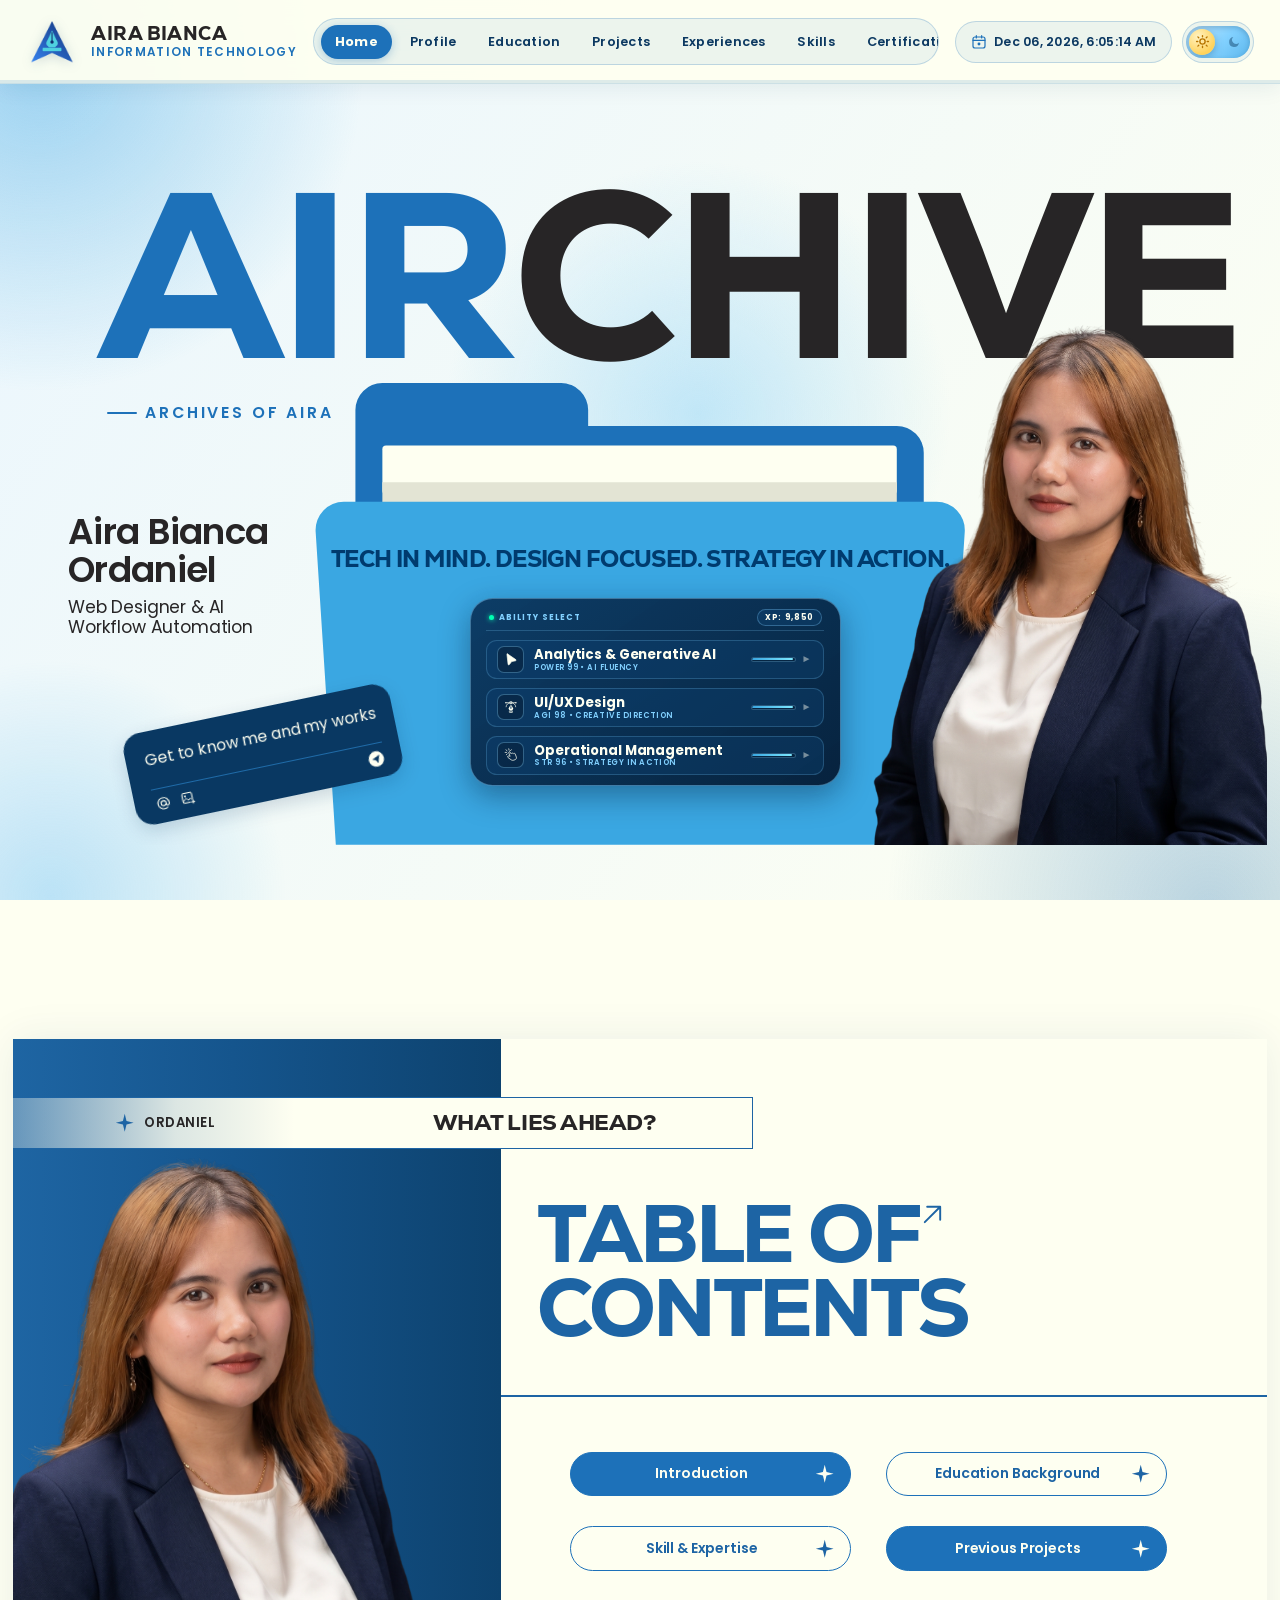
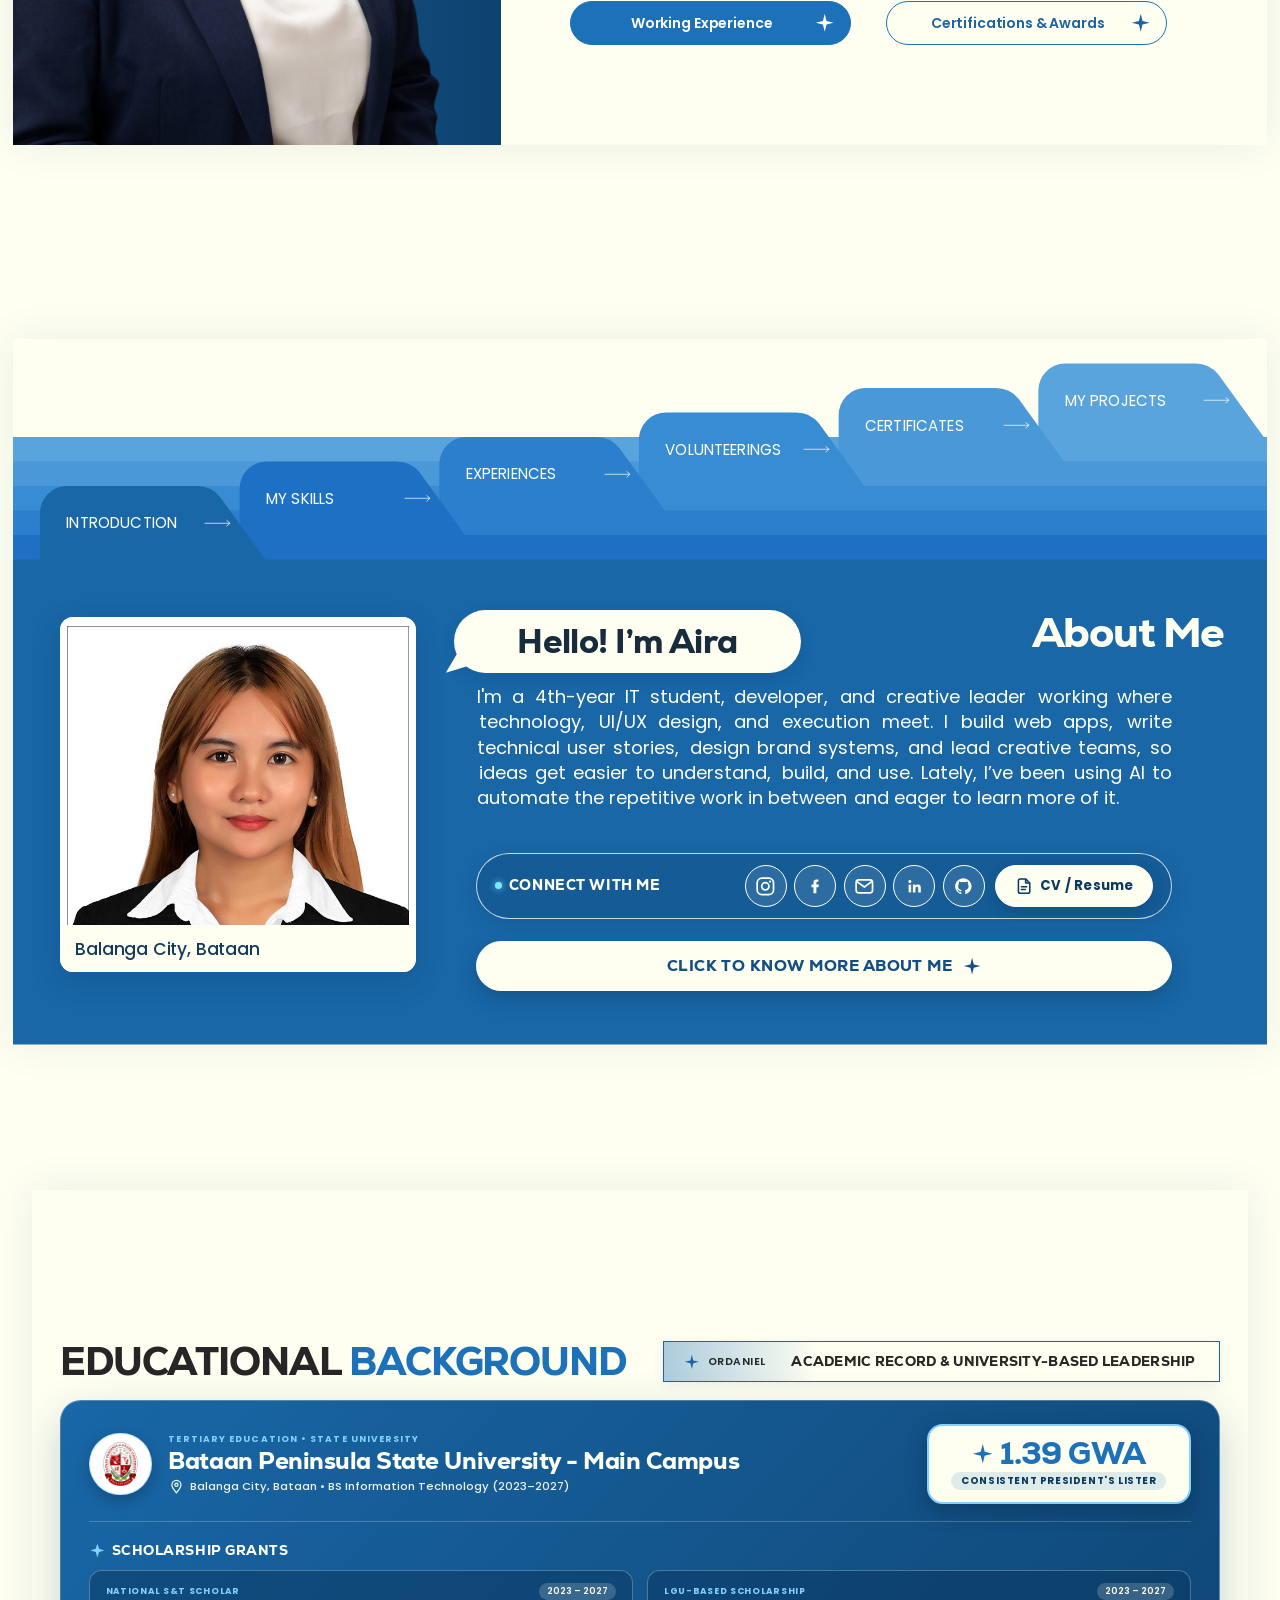
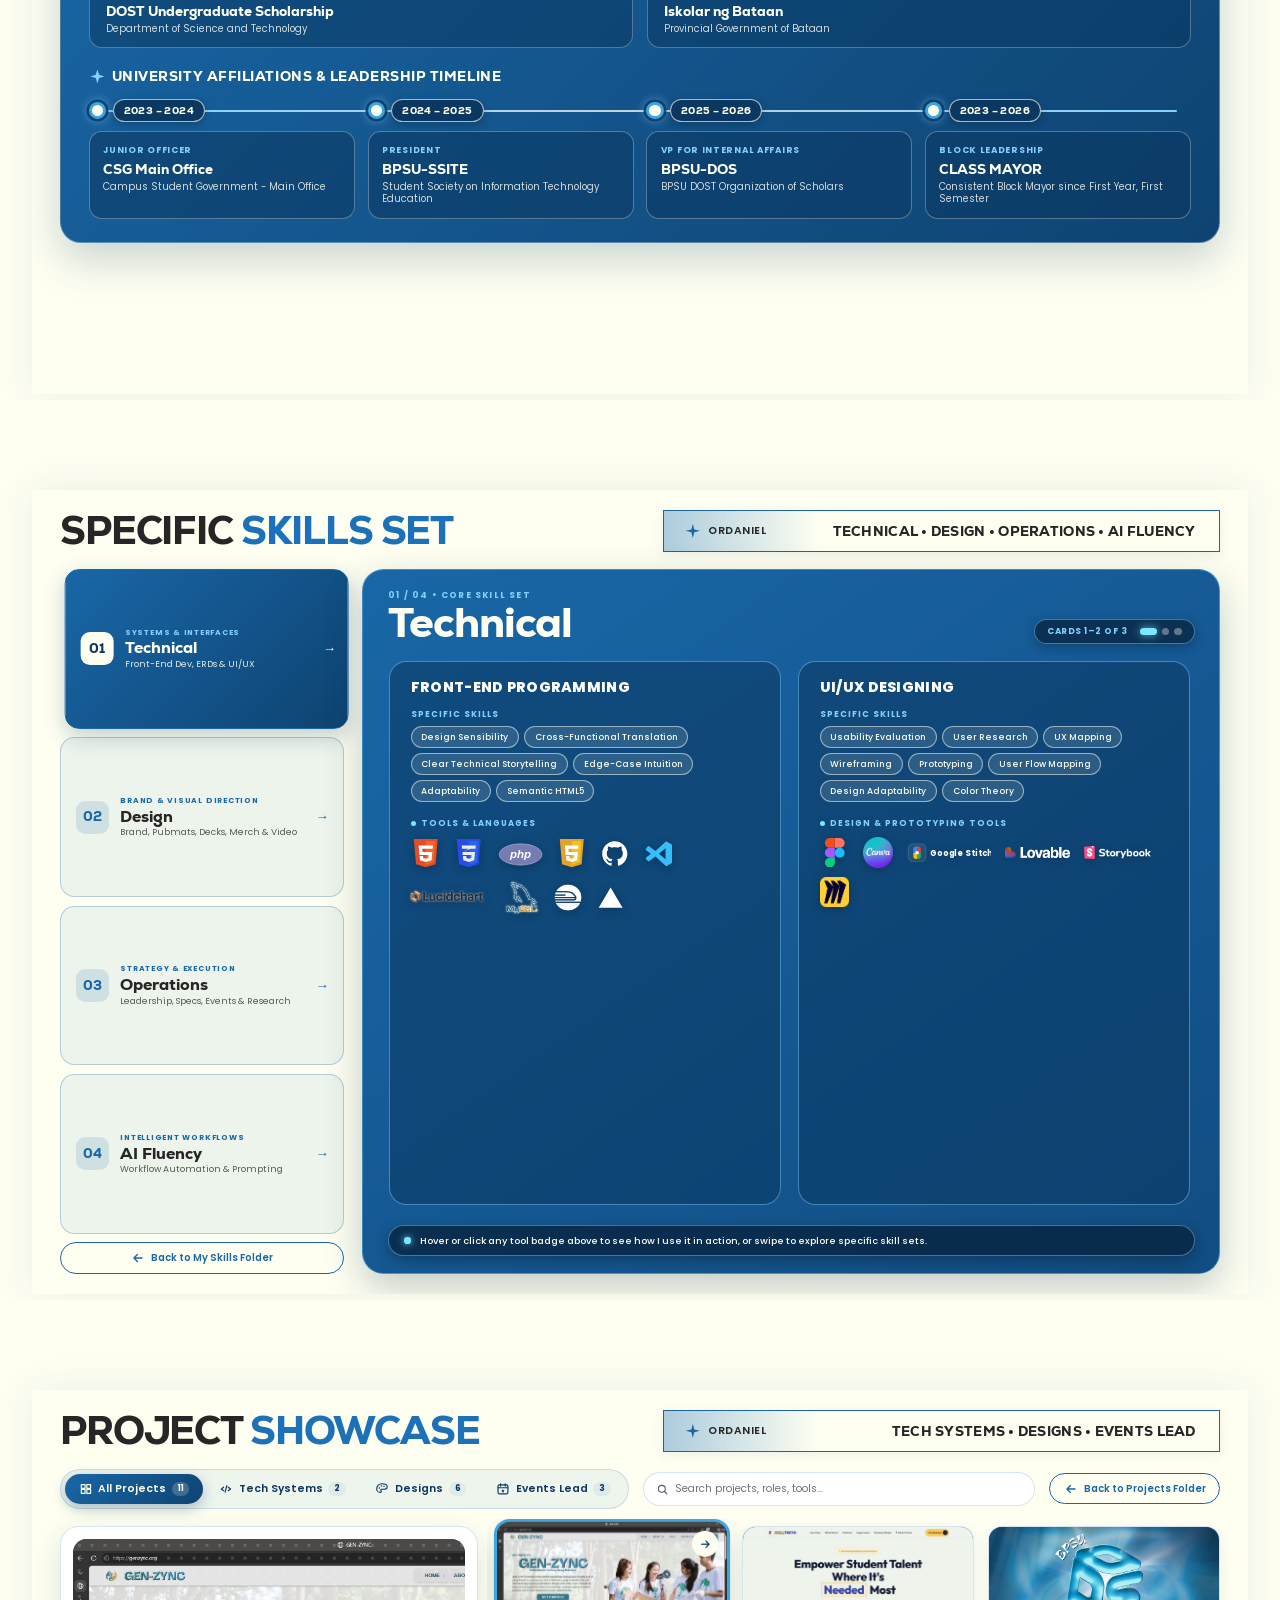
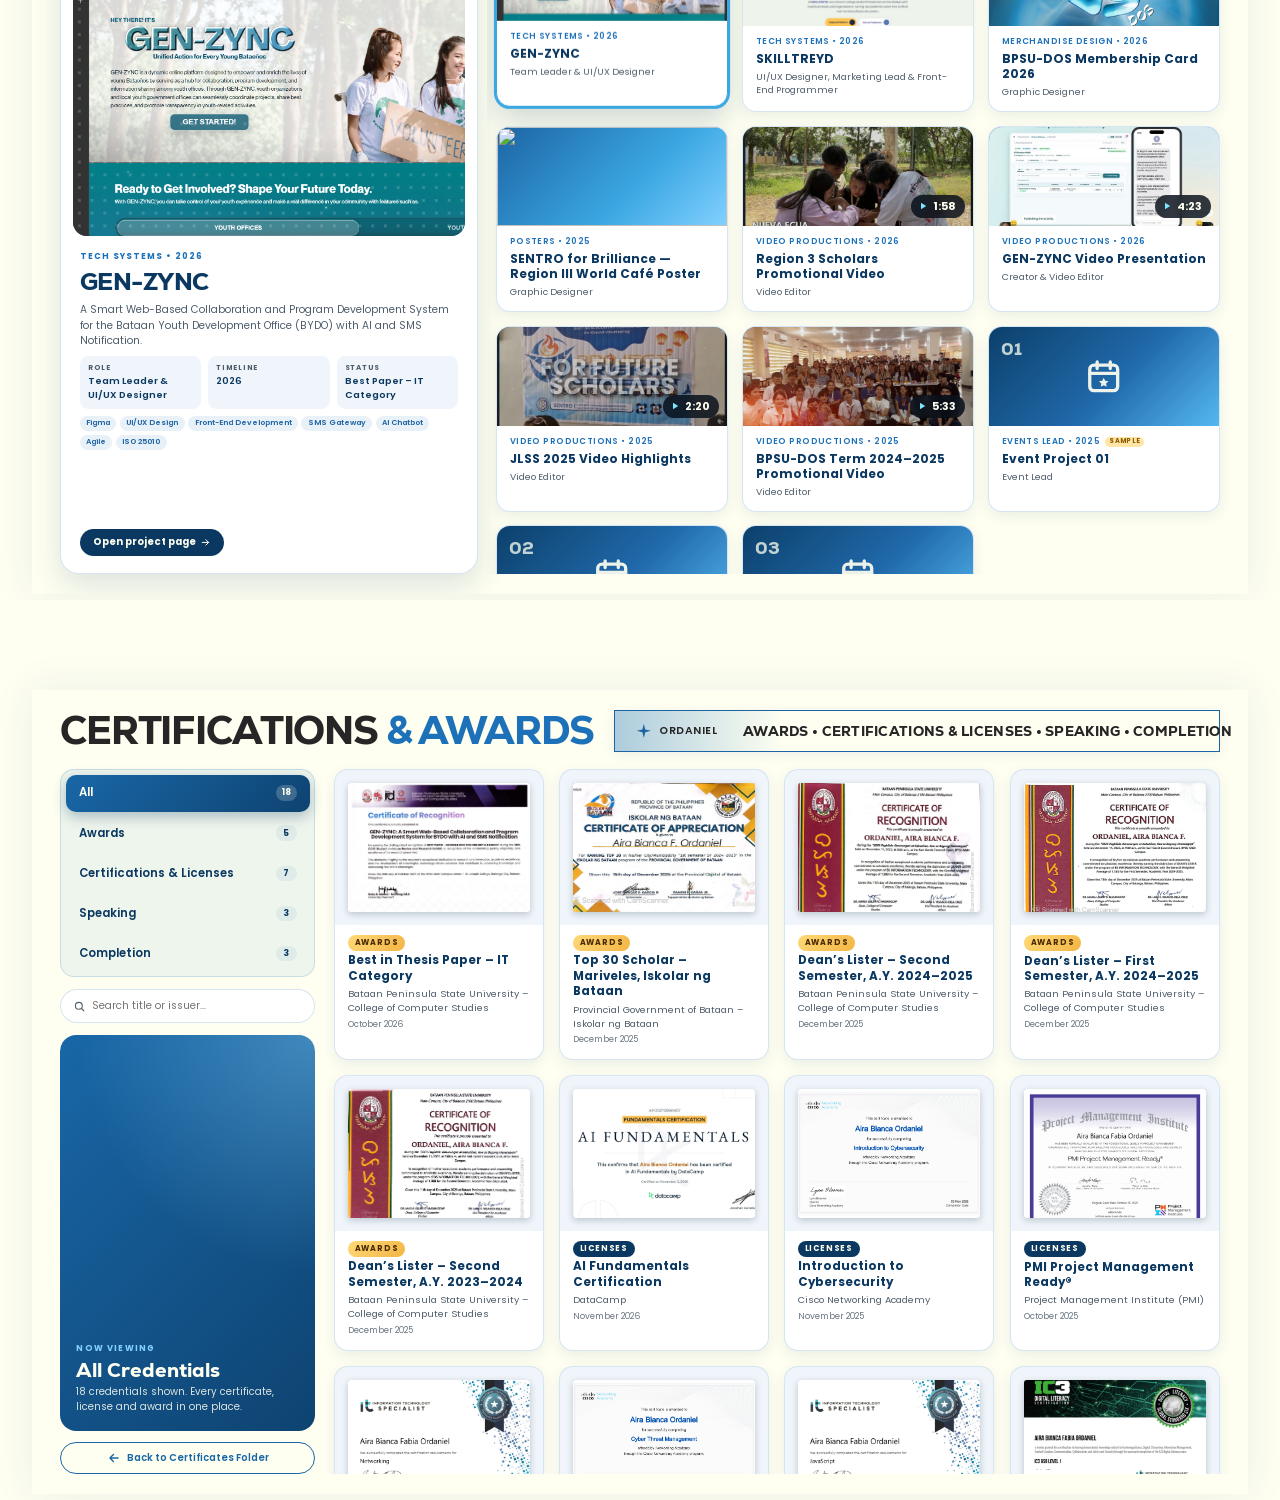
==== commit e8df73bd: "new updates" ====
--- a/index.html
+++ b/index.html
@@ -10,6 +10,8 @@
     <link rel="apple-touch-icon" href="assets/logo-light.png" />
     <!-- External shared stylesheet (adoptable across all portfolio pages) -->
     <link rel="stylesheet" href="style.css" />
+    <!-- Phone layout (≤ 760px): re-composes the 16:9 slides as tall pages -->
+    <link rel="stylesheet" href="mobile.css" />
 </head>
 
 <body>
@@ -42,8 +44,6 @@
             <a href="#page-intro" class="header-nav-link" data-nav-target="page-intro"
                 data-folder-mode="experiences">Experiences</a>
             <a href="#page-skills" class="header-nav-link" data-nav-target="page-skills">Skills</a>
-            <a href="#page-toc" class="header-nav-link" data-nav-target="page-toc" data-toc-idx="5">
-                Achievements</a>
             <a href="#page-intro" class="header-nav-link" data-nav-target="page-intro"
                 data-folder-mode="certificates">Certifications</a>
             <a href="#page-intro" class="header-nav-link" data-nav-target="page-intro"
@@ -878,7 +878,7 @@
                                     <path d="M12 1L14.2 9.8L23 12L14.2 14.2L12 23L9.8 14.2L1 12L9.8 9.8L12 1Z"
                                         fill="currentColor" />
                                 </svg>
-                                <span id="certsVaultKicker">2 COLLECTIONS</span>
+                                <span id="certsVaultKicker">4 COLLECTIONS</span>
                             </span>
                         </div>
                         <button type="button" class="skills-view-set-btn" data-open-certs="all">
@@ -891,7 +891,7 @@
                         </button>
                     </div>
 
-                    <!-- Three Interactive Drawers: Completion, Licenses & Awards (filled from CERTIFICATES data) -->
+                    <!-- Four Interactive Drawers: Awards, Certifications & Licenses, Public Speaking Appreciation, Completion (filled from CERTIFICATES data) -->
                     <div class="cert-drawers" id="certDrawers"></div>
                 </div>
             </div>
@@ -927,7 +927,7 @@
             </div>
 
             <!-- ==============================================================
-                 VOLUNTEERINGS FOLDER FOREGROUND (Volunteer Passport: 3 stamps + ticket page)
+                 VOLUNTEERINGS FOLDER FOREGROUND (Volunteer Passport: Dynamic Stamps + Ticket Page)
                  ============================================================== -->
             <div class="folder-tab-content volunteerings-folder-content" id="volunteeringsFolderContent"
                 data-folder-panel="volunteerings" aria-hidden="true">
@@ -941,13 +941,13 @@
                                     <path d="M12 1L14.2 9.8L23 12L14.2 14.2L12 23L9.8 14.2L1 12L9.8 9.8L12 1Z"
                                         fill="currentColor" />
                                 </svg>
-                                <span id="volKicker">3 STAMPS</span>
+                                <span id="volKicker">+ 4 STAMPS • 12 ENTRIES</span>
                             </span>
                         </div>
                         <p class="exp-hint">Pick a stamp to turn the page</p>
                     </div>
 
-                    <!-- Stamps + passport page (filled from VOLUNTEER_SECTIONS data) -->
+                    <!-- Stamps + passport page (filled dynamically from volunteerData) -->
                     <div class="vol-passport" id="volPassport"></div>
                 </div>
             </div>
@@ -2716,7 +2716,7 @@
         <div class="portfolio-canvas skillset-canvas certs-page-canvas" id="certsPageCanvas">
 
             <div class="edu-header-row">
-                <h2 class="edu-main-title">Certifications <span>&amp; Licenses</span></h2>
+                <h2 class="edu-main-title">Certifications <span>&amp; Awards</span></h2>
                 <div class="edu-top-banner">
                     <div class="edu-banner-brand">
                         <svg class="edu-banner-star" viewBox="0 0 24 24" fill="none" xmlns="http://www.w3.org/2000/svg"
@@ -2726,7 +2726,7 @@
                         </svg>
                         <span>ORDANIEL</span>
                     </div>
-                    <span class="edu-banner-headline">COMPLETION • LICENSES • AWARDS</span>
+                    <span class="edu-banner-headline">AWARDS • CERTIFICATIONS &amp; LICENSES • SPEAKING • COMPLETION</span>
                 </div>
             </div>
 
@@ -2737,12 +2737,14 @@
                         <span class="certs-filter-indicator" id="certsFilterIndicator" aria-hidden="true"></span>
                         <button type="button" class="certs-filter-btn is-active" data-cert-filter="all" role="tab"
                             aria-selected="true">All <b data-count="all">0</b></button>
+                        <button type="button" class="certs-filter-btn" data-cert-filter="award" role="tab"
+                            aria-selected="false">Awards <b data-count="award">0</b></button>
+                        <button type="button" class="certs-filter-btn" data-cert-filter="license" role="tab"
+                            aria-selected="false">Certifications &amp; Licenses <b data-count="license">0</b></button>
+                        <button type="button" class="certs-filter-btn" data-cert-filter="speaking" role="tab"
+                            aria-selected="false">Speaking <b data-count="speaking">0</b></button>
                         <button type="button" class="certs-filter-btn" data-cert-filter="completion" role="tab"
                             aria-selected="false">Completion <b data-count="completion">0</b></button>
-                        <button type="button" class="certs-filter-btn" data-cert-filter="license" role="tab"
-                            aria-selected="false">Licenses <b data-count="license">0</b></button>
-                        <button type="button" class="certs-filter-btn" data-cert-filter="award" role="tab"
-                            aria-selected="false">Awards <b data-count="award">0</b></button>
                     </div>
 
                     <label class="certs-search">
@@ -3379,30 +3381,94 @@
             //    and delete the `sample` flag. `image` is optional (e.g.
             //    'assets/projects/my-app.png'); without one, a styled cover is drawn.
             // ==================================================================
+            // ✏️ CERTIFICATES DATA
+            //    Add certificates with type: 'award' | 'license' | 'speaking' | 'completion'.
+            //    Images are loaded from assets/ (e.g.
+            //    'assets/projects/my-app.png'); without one, a styled cover is drawn.
+            // ==================================================================
             const CERT_TYPES = {
+                award: {
+                    label: 'Awards',
+                    short: 'Awards',
+                    heading: 'Certificate of Recognition',
+                    desc: 'Academic distinctions, thesis awards, and scholar recognitions.'
+                },
+                license: {
+                    label: 'Certifications & Licenses',
+                    short: 'Licenses',
+                    heading: 'Professional Certification',
+                    desc: 'Verified industry certifications, DataCamp AI credentials, and technical exams.'
+                },
+                speaking: {
+                    label: 'Public Speaking Appreciation',
+                    short: 'Speaking',
+                    heading: 'Certificate of Appreciation',
+                    desc: 'Certificates of appreciation for keynote talks, guest speaking, and panel discussions.'
+                },
                 completion: {
-                    label: 'Completion Certificates',
+                    label: 'Completion',
                     short: 'Completion',
                     heading: 'Certificate of Completion',
-                    desc: 'Courses, trainings, bootcamps and programs completed.'
-                },
-                license: {
-                    label: 'Licenses & Certifications',
-                    short: 'Licenses',
-                    heading: 'Professional Certification',
-                    desc: 'Professional licenses and verified, exam-based certifications.'
-                },
-                award: {
-                    label: 'Awards & Recognition',
-                    short: 'Awards',
-                    heading: 'Certificate of Recognition',
-                    desc: 'Honors and awards received for research, projects and leadership.'
+                    desc: 'Courses, bootcamps, and specialized training programs completed.'
                 }
             };
 
             const CERTIFICATES = [
+                // ----- AWARDS (Best in Thesis, Dean's Lister, Top 30 Scholar) -----
                 {
-                    type: 'completion',
+                    type: 'award',
+                    title: 'Best in Thesis Paper – IT Category',
+                    issuer: 'Bataan Peninsula State University – College of Computer Studies',
+                    date: 'October 2026',
+                    note: 'Recognized at the 16th CCST Student In-House Review and Research Exhibit for GEN-ZYNC: A Smart Web-Based Collaboration and Program Development System for BYDO with AI and SMS Notification.',
+                    credentialId: '',
+                    url: '',
+                    image: 'assets/Genzync-Certificate.jpg'
+                },
+                {
+                    type: 'award',
+                    title: 'Top 30 Scholar – Mariveles, Iskolar ng Bataan',
+                    issuer: 'Provincial Government of Bataan – Iskolar ng Bataan',
+                    date: 'December 2025',
+                    note: 'Certificate of Appreciation for ranking Top 30 in the Municipality of Mariveles for the 1st Semester, S.Y. 2024–2025, in the Iskolar ng Bataan program. Given December 15, 2025 at the Provincial Capitol of Bataan.',
+                    credentialId: '',
+                    url: '',
+                    image: 'assets/Top-30-Mariveles-Scholar.JPG'
+                },
+                {
+                    type: 'award',
+                    title: 'Dean’s Lister – Second Semester, A.Y. 2024–2025',
+                    issuer: 'Bataan Peninsula State University – College of Computer Studies',
+                    date: 'December 2025',
+                    note: 'Certificate of Recognition for earning the distinction of Dean’s Lister under BS Information Technology, with a General Weighted Average of 1.283 for the Second Semester, A.Y. 2024–2025. Awarded at the 2025 Pagkilala, December 11, 2025, BPSU Main Campus.',
+                    credentialId: '',
+                    url: '',
+                    image: 'assets/Dean-Lister-02.jpg'
+                },
+                {
+                    type: 'award',
+                    title: 'Dean’s Lister – First Semester, A.Y. 2024–2025',
+                    issuer: 'Bataan Peninsula State University – College of Computer Studies',
+                    date: 'December 2025',
+                    note: 'Certificate of Recognition for earning the distinction of Dean’s Lister under BS Information Technology, with a General Weighted Average of 1.135 for the First Semester, A.Y. 2024–2025. Awarded at the 2025 Pagkilala, December 11, 2025, BPSU Main Campus.',
+                    credentialId: '',
+                    url: '',
+                    image: 'assets/Dean-Lister-03.JPG'
+                },
+                {
+                    type: 'award',
+                    title: 'Dean’s Lister – Second Semester, A.Y. 2023–2024',
+                    issuer: 'Bataan Peninsula State University – College of Computer Studies',
+                    date: 'December 2025',
+                    note: 'Certificate of Recognition for earning the distinction of Dean’s Lister under BS Information Technology, with a General Weighted Average of 1.308 for the Second Semester, A.Y. 2023–2024. Awarded at the 2025 Pagkilala, December 11, 2025, BPSU Main Campus.',
+                    credentialId: '',
+                    url: '',
+                    image: 'assets/Dean-Lister-01.jpg'
+                },
+
+                // ----- CERTIFICATIONS & LICENSES (DataCamp, AI Career Readiness, etc.) -----
+                {
+                    type: 'license',
                     title: 'AI Fundamentals Certification',
                     issuer: 'DataCamp',
                     date: 'November 2026',
@@ -3410,26 +3476,6 @@
                     credentialId: 'AIF0027129561407',
                     url: '',
                     image: 'assets/ai%20fundamentals%20completion.jpeg'
-                },
-                {
-                    type: 'completion',
-                    title: 'Fundamentals of Graphic Design (Color, Typography, Layout)',
-                    issuer: 'DTI – National Capital Regional Office',
-                    date: 'May 2026',
-                    note: 'Certificate of Attendance for a 4-hour online training (via Zoom, May 12, 2026), part of the Capacity Building Intervention Program for the Shared Service Facilities.',
-                    credentialId: '',
-                    url: '',
-                    image: 'assets/graphics-workshop-completion.jpeg'
-                },
-                {
-                    type: 'completion',
-                    title: 'Scholars Technopreneurship Training Program (STTP) – Region 3',
-                    issuer: 'DOST – Science Education Institute × PhilDev Foundation',
-                    date: 'November 2025',
-                    note: 'Completed the 6-month DOST Scholars Technopreneurship Training Program bootcamp (June – November 2025), awarded at the Quest Plus Conference Center, Clark, Pampanga.',
-                    credentialId: '',
-                    url: '',
-                    image: 'assets/DOST-STTP.jpg'
                 },
                 {
                     type: 'license',
@@ -3491,55 +3537,69 @@
                     url: '',
                     image: 'assets/IC3-cert-exam.png'
                 },
+
+                // ----- PUBLIC SPEAKING APPRECIATION -----
                 {
-                    type: 'award',
-                    title: 'Best in Thesis Paper – IT Category',
-                    issuer: 'Bataan Peninsula State University – College of Computer Studies',
-                    date: 'October 2026',
-                    note: 'Recognized at the 16th CCST Student In-House Review and Research Exhibit for GEN-ZYNC: A Smart Web-Based Collaboration and Program Development System for BYDO with AI and SMS Notification.',
+                    type: 'speaking',
+                    title: 'Certificate of Appreciation – Speaker, TSU-ADS General Assembly 2026',
+                    issuer: 'Tarlac State University – Association of DOST Scholars',
+                    date: 'October 31, 2026',
+                    note: 'Awarded to Ms. Aira Bianca Ordaniel for her valuable contribution as Speaker delivering an inspirational message during the Tarlac State University – Association of DOST Scholars General Assembly held on October 31, 2026 at TSU AVR, Lucinda Campus.',
                     credentialId: '',
                     url: '',
-                    image: 'assets/Genzync-Certificate.jpg'
+                    image: 'assets/TSU-ADS-Speaker-2026/TSU-ADS-Speaker-Certificate.jpg'
                 },
                 {
-                    type: 'award',
-                    title: 'Top 30 Scholar – Mariveles, Iskolar ng Bataan',
-                    issuer: 'Provincial Government of Bataan – Iskolar ng Bataan',
-                    date: 'December 2025',
-                    note: 'Certificate of Appreciation for ranking Top 30 in the Municipality of Mariveles for the 1st Semester, S.Y. 2024–2025, in the Iskolar ng Bataan program. Given December 15, 2025 at the Provincial Capitol of Bataan.',
+                    type: 'speaking',
+                    title: 'Certificate of Appreciation – Guest Speaker',
+                    issuer: 'Tarlac State University – Association of DOST Scholars',
+                    date: '2025',
+                    note: 'Awarded in grateful appreciation for serving as Guest Speaker at the TSU-ADS Annual General Assembly 2025, sharing journeys on academic excellence and scholarship commitments.',
                     credentialId: '',
                     url: '',
-                    image: 'assets/Top-30-Mariveles-Scholar.JPG'
+                    image: ''
                 },
                 {
-                    type: 'award',
-                    title: 'Dean’s Lister – Second Semester, A.Y. 2024–2025',
-                    issuer: 'Bataan Peninsula State University – College of Computer Studies',
-                    date: 'December 2025',
-                    note: 'Certificate of Recognition for earning the distinction of Dean’s Lister under BS Information Technology, with a General Weighted Average of 1.283 for the Second Semester, A.Y. 2024–2025. Awarded at the 2025 Pagkilala, December 11, 2025, BPSU Main Campus.',
+                    type: 'speaking',
+                    title: 'Certificate of Appreciation – Resource Person & Panelist',
+                    issuer: 'Partner Scholar Chapters & Youth Summits',
+                    date: '2026',
+                    note: 'Awarded in recognition of valuable contribution as Resource Person and Panelist on youth-led initiatives, community project building, and digital media advocacy.',
                     credentialId: '',
                     url: '',
-                    image: 'assets/Dean-Lister-02.jpg'
+                    image: ''
+                },
+
+                // ----- COMPLETION -----
+                {
+                    type: 'completion',
+                    title: 'AI Career Readiness Training',
+                    issuer: 'ASEAN Foundation × LinkedIn (ASEAN AHEAD)',
+                    date: 'November 7, 2026',
+                    note: 'Certificate of Completion presented to Aira Bianca Ordaniel for successfully completing the AI Career Readiness Training on ada.aseanfoundation.org, organized by the ASEAN Foundation and supported by LinkedIn under the ASEAN AHEAD program.',
+                    credentialId: '',
+                    url: 'https://ada.aseanfoundation.org',
+                    image: 'assets/certificate-asean-ahead.png'
                 },
                 {
-                    type: 'award',
-                    title: 'Dean’s Lister – First Semester, A.Y. 2024–2025',
-                    issuer: 'Bataan Peninsula State University – College of Computer Studies',
-                    date: 'December 2025',
-                    note: 'Certificate of Recognition for earning the distinction of Dean’s Lister under BS Information Technology, with a General Weighted Average of 1.135 for the First Semester, A.Y. 2024–2025. Awarded at the 2025 Pagkilala, December 11, 2025, BPSU Main Campus.',
+                    type: 'completion',
+                    title: 'Fundamentals of Graphic Design (Color, Typography, Layout)',
+                    issuer: 'DTI – National Capital Regional Office',
+                    date: 'May 2026',
+                    note: 'Certificate of Attendance for a 4-hour online training (via Zoom, May 12, 2026), part of the Capacity Building Intervention Program for the Shared Service Facilities.',
                     credentialId: '',
                     url: '',
-                    image: 'assets/Dean-Lister-03.JPG'
+                    image: 'assets/graphics-workshop-completion.jpeg'
                 },
                 {
-                    type: 'award',
-                    title: 'Dean’s Lister – Second Semester, A.Y. 2023–2024',
-                    issuer: 'Bataan Peninsula State University – College of Computer Studies',
-                    date: 'December 2025',
-                    note: 'Certificate of Recognition for earning the distinction of Dean’s Lister under BS Information Technology, with a General Weighted Average of 1.308 for the Second Semester, A.Y. 2023–2024. Awarded at the 2025 Pagkilala, December 11, 2025, BPSU Main Campus.',
+                    type: 'completion',
+                    title: 'Scholars Technopreneurship Training Program (STTP) – Region 3',
+                    issuer: 'DOST – Science Education Institute × PhilDev Foundation',
+                    date: 'November 2025',
+                    note: 'Completed the 6-month DOST Scholars Technopreneurship Training Program bootcamp (June – November 2025), awarded at the Quest Plus Conference Center, Clark, Pampanga.',
                     credentialId: '',
                     url: '',
-                    image: 'assets/Dean-Lister-01.jpg'
+                    image: 'assets/DOST-STTP.jpg'
                 }
             ];
 
@@ -3685,7 +3745,7 @@
                             <span class="proj-collection-kicker">${escapeHtml(g.kicker)}</span>
                             <strong class="proj-collection-title">${escapeHtml(g.label)}</strong>
                             <span class="proj-collection-desc">${escapeHtml(g.desc)}</span>
-                            ${(g.categories || []).length ? `<span class="proj-collection-cats">${g.categories.map((c) => `<em>${escapeHtml(c.short || c.label)} <b>${items.filter((p) => p.category === c.key).length}</b></em>`).join('')}</span>` : ''}
+                            ${(g.categories || []).length ? `<span class="proj-collection-cats">${g.categories.filter((c) => items.some((p) => p.category === c.key)).map((c) => `<em>${escapeHtml(c.short || c.label)} <b>${items.filter((p) => p.category === c.key).length}</b></em>`).join('')}</span>` : ''}
                             <span class="proj-collection-foot">
                                 <span class="proj-collection-count"><b>${items.length}</b> ${items.length === 1 ? 'project' : 'projects'}</span>
                                 <span class="proj-card-cta">Explore ${arrowIcon}</span>
@@ -3784,7 +3844,8 @@
                     subEl.hidden = !show;
                     if (!show) return;
                     const designs = projectsIn('design');
-                    const chips = [{ key: 'all', label: 'All Designs' }, ...DESIGN_CATEGORIES];
+                    // categories with no projects yet stay hidden until one is added
+                    const chips = [{ key: 'all', label: 'All Designs' }, ...DESIGN_CATEGORIES.filter((c) => designs.some((p) => p.category === c.key))];
                     subEl.innerHTML = chips
                         .map((c) => {
                             const n = c.key === 'all' ? designs.length : designs.filter((p) => p.category === c.key).length;
@@ -3974,31 +4035,41 @@
 
             // ---------- VOLUNTEERINGS FOLDER (Volunteer Passport) ----------
             // Volunteer data is shared with volunteer.html — edit volunteers-data.js
-            const VOLUNTEER_SECTIONS = (window.AIRCHIVE_VOLUNTEERING || { sections: [] }).sections;
+            const volunteerData = window.volunteerData || (window.AIRCHIVE_VOLUNTEERING ? Object.fromEntries((window.AIRCHIVE_VOLUNTEERING.sections || []).map(s => [s.id || s.key, s])) : {});
+            const VOLUNTEER_SECTIONS = Object.values(volunteerData);
 
             const volunteerPreview = (() => {
                 const root = document.getElementById('volPassport');
                 const kicker = document.getElementById('volKicker');
                 if (!root) return { replay() { } };
 
-                const total = VOLUNTEER_SECTIONS.reduce((n, sec) => n + sec.items.length, 0);
-                if (kicker) kicker.textContent = `${VOLUNTEER_SECTIONS.length} STAMPS • ${total} ENTRIES`;
-
+                // 1. Dynamic Counter & Header Pill
+                const totalStamps = Object.keys(volunteerData).length;
+                const totalEntries = Object.values(volunteerData).reduce((n, sec) => n + ((sec.items && sec.items.length) || 0), 0);
+                if (kicker) kicker.textContent = `+ ${totalStamps} STAMPS • ${totalEntries} ENTRIES`;
+
+                // 2. Dynamic Left Stamp Navigation
                 root.innerHTML = `
                     <div class="vol-stamps" role="tablist" aria-label="Volunteering sections" aria-orientation="vertical">
-                        ${VOLUNTEER_SECTIONS.map((sec, i) => `
-                        <button type="button" class="vol-stamp vol-stamp--${sec.key}" role="tab" data-vol-idx="${i}"
-                            style="--accent:${sec.accent}; --d:${i}" aria-controls="volPage">
-                            <span class="vol-stamp-face">
-                                <span class="vol-stamp-icon"><svg viewBox="0 0 24 24" fill="none" aria-hidden="true">${sec.icon}</svg></span>
-                                <span class="vol-stamp-text">
-                                    <span class="vol-stamp-no">No. ${pad2(i + 1)}</span>
-                                    <strong class="vol-stamp-label">${escapeHtml(sec.short)}</strong>
-                                    <span class="vol-stamp-count">${sec.items.length} ${sec.items.length === 1 ? 'entry' : 'entries'}</span>
+                        ${VOLUNTEER_SECTIONS.map((sec, i) => {
+                            const stampEntries = sec.items || [];
+                            const stampNo = sec.stampNo || `NO. ${pad2(i + 1)}`;
+                            const stampTitle = sec.title || sec.short || sec.label;
+                            const stampCountText = `${stampEntries.length} ${stampEntries.length === 1 ? 'entry' : 'entries'}`;
+                            return `
+                            <button type="button" class="vol-stamp vol-stamp--${sec.id || sec.key}" role="tab" data-vol-idx="${i}"
+                                style="--accent:${sec.accent}; --d:${i}" aria-controls="volPage">
+                                <span class="vol-stamp-face">
+                                    <span class="vol-stamp-icon"><svg viewBox="0 0 24 24" fill="none" aria-hidden="true">${sec.icon}</svg></span>
+                                    <span class="vol-stamp-text">
+                                        <span class="vol-stamp-no">${escapeHtml(stampNo)}</span>
+                                        <strong class="vol-stamp-label">${escapeHtml(stampTitle)}</strong>
+                                        <span class="vol-stamp-count">${escapeHtml(stampCountText)}</span>
+                                    </span>
+                                    <span class="vol-stamp-postmark" aria-hidden="true"></span>
                                 </span>
-                                <span class="vol-stamp-postmark" aria-hidden="true"></span>
-                            </span>
-                        </button>`).join('')}
+                            </button>`;
+                        }).join('')}
                     </div>
                     <div class="vol-page" id="volPage" role="tabpanel"></div>`;
 
@@ -4007,26 +4078,53 @@
                 const page = root.querySelector('.vol-page');
                 let current = 0;
 
-                const ticketHtml = (it, j, sec) => `
+                const ticketHtml = (it, j, sec) => {
+                    let monthDisplay = it.month || '';
+                    let yearDisplay = it.year || '';
+                    if (typeof yearDisplay === 'string' && yearDisplay.includes(' ')) {
+                        const parts = yearDisplay.trim().split(/\s+/);
+                        if (parts.length >= 2) {
+                            monthDisplay = parts[0];
+                            yearDisplay = parts.slice(1).join(' ');
+                        }
+                    }
+                    const role = it.role || it.tag || '';
+                    const eventOrg = it.org || it.event || '';
+                    const institution = it.institution || '';
+                    const summary = it.summary || it.desc || it.description || '';
+                    const location = it.place || it.location || '';
+                    const photoCount = (it.photos && it.photos.length) || 0;
+                    const proofCount = (it.proofs && it.proofs.length) || 0;
+                    const hasCert = Boolean(it.certificate);
+
+                    return `
                     <a class="vol-ticket" style="--j:${j}" href="volunteer.html?id=${encodeURIComponent(it.id)}" data-vol-id="${escapeHtml(it.id)}"
-                        aria-label="${escapeHtml(it.role)} — ${escapeHtml(it.org)}: view role, certificate and photos">
+                        aria-label="${escapeHtml(role)} — ${escapeHtml(eventOrg)}: view role, certificate and photos">
                         <div class="vol-ticket-stub">
-                            <span class="vol-ticket-month">${escapeHtml(it.month || '')}</span>
-                            <span class="vol-ticket-year">${escapeHtml(it.year || '')}</span>
+                            <span class="vol-ticket-month">${escapeHtml(monthDisplay)}</span>
+                            <span class="vol-ticket-year">${escapeHtml(yearDisplay)}</span>
                             <span class="vol-ticket-barcode" aria-hidden="true"></span>
                         </div>
                         <div class="vol-ticket-main">
-                            <span class="vol-ticket-no">${escapeHtml(sec.short)} • Entry ${pad2(j + 1)} ${sampleChip(it)}</span>
-                            <strong class="vol-ticket-role">${escapeHtml(it.role)}</strong>
-                            <span class="vol-ticket-org">${escapeHtml(it.org)}</span>
-                            ${it.summary ? `<p class="vol-ticket-summary">${escapeHtml(it.summary)}</p>` : ''}
+                            <span class="vol-ticket-no">${escapeHtml(sec.title || sec.short || sec.label)} • Entry ${pad2(j + 1)} ${sampleChip(it)}</span>
+                            <strong class="vol-ticket-role">${escapeHtml(role)}</strong>
+                            <span class="vol-ticket-org">${escapeHtml(eventOrg)}</span>
+                            ${institution ? `<span class="vol-ticket-inst" style="font-size:0.73cqw;color:var(--cp-muted,#4a6b82);font-weight:500;">${escapeHtml(institution)}</span>` : ''}
+                            ${summary ? `<p class="vol-ticket-summary">${escapeHtml(summary)}</p>` : ''}
+                            ${(hasCert || photoCount || proofCount) ? `
+                            <span class="vol-ticket-badges">
+                                ${hasCert ? `<span class="vol-ticket-badge"><svg viewBox="0 0 24 24" fill="none" width="10" height="10" stroke="currentColor" stroke-width="2.2"><circle cx="12" cy="9" r="6"/><path d="M9 14.5L7 21L12 18.5L17 21L15 14.5"/></svg> Certificate</span>` : ''}
+                                ${photoCount ? `<span class="vol-ticket-badge"><svg viewBox="0 0 24 24" fill="none" width="10" height="10" stroke="currentColor" stroke-width="2.2"><rect x="3" y="5" width="18" height="14" rx="2"/><circle cx="8.5" cy="10" r="1.5"/><path d="M21 15L16 10L5 21"/></svg> ${photoCount} Photos</span>` : ''}
+                                ${proofCount ? `<span class="vol-ticket-badge"><svg viewBox="0 0 24 24" fill="none" width="10" height="10" stroke="currentColor" stroke-width="2.2"><rect x="3" y="5" width="18" height="14" rx="2"/><path d="M3 7L12 13L21 7"/></svg> Letter &amp; Proofs</span>` : ''}
+                            </span>` : ''}
                             <span class="vol-ticket-foot">
-                                ${it.place ? `<em>${escapeHtml(it.place)}</em>` : ''}
+                                ${location ? `<em>${escapeHtml(location)}</em>` : ''}
                                 ${it.hours ? `<em>${escapeHtml(it.hours)}</em>` : ''}
                                 <span class="vol-ticket-go">View proofs ${arrowIcon}</span>
                             </span>
                         </div>
                     </a>`;
+                };
 
                 const render = (i) => {
                     current = i;
@@ -4039,6 +4137,7 @@
                     });
                     page.style.setProperty('--accent', sec.accent);
                     page.setAttribute('aria-label', sec.label);
+                    const categoryWatermark = (sec.stamp || sec.short || sec.title || sec.id || '').toUpperCase();
                     page.innerHTML = `
                         <header class="vol-page-head">
                             <span class="vol-page-index">${pad2(i + 1)}</span>
@@ -4047,11 +4146,11 @@
                                 <p class="vol-page-desc">${escapeHtml(sec.desc)}</p>
                             </div>
                             <span class="vol-rubber" aria-hidden="true">
-                                <small>Volunteer</small>${escapeHtml(sec.stamp)}<small>${sec.items.length} logged</small>
+                                ${escapeHtml(categoryWatermark)} / LOGGED
                             </span>
                         </header>
                         <div class="vol-tickets">
-                            ${sec.items.length
+                            ${(sec.items && sec.items.length)
                                 ? sec.items.map((it, j) => ticketHtml(it, j, sec)).join('')
                                 : '<p class="vol-empty">No entries yet — this page is waiting for its first stamp.</p>'}
                         </div>`;
@@ -4061,7 +4160,7 @@
                             if (isModifiedClick(e)) return;
                             e.preventDefault();
                             const item = sec.items.find((x) => x.id === t.dataset.volId);
-                            openWithPortal(t.getAttribute('href'), item ? item.role : sec.label, t, sec.cover);
+                            openWithPortal(t.getAttribute('href'), item ? (item.role || item.tag) : sec.label, t, sec.cover);
                         });
                     });
                     replayClass(page, 'is-entering');
@@ -4087,7 +4186,7 @@
                         render(current);
                     },
                     show: (key) => {
-                        const i = VOLUNTEER_SECTIONS.findIndex((x) => x.key === key);
+                        const i = VOLUNTEER_SECTIONS.findIndex((x) => x.key === key || x.id === key);
                         if (i >= 0) render(i);
                     }
                 };
--- a/style.css
+++ b/style.css
@@ -6221,9 +6221,41 @@
   color: #07192B;
 }
 
-/* ---------- AWARDS: third credential collection ---------- */
+/* ---------- AWARDS & CREDENTIALS: 4 collections ---------- */
 .cert-drawers {
-  grid-template-columns: repeat(3, minmax(0, 1fr));
+  grid-template-columns: repeat(4, minmax(0, 1fr));
+  gap: 1cqw;
+}
+
+.cert-drawer {
+  padding: 1.1cqw 1.2cqw;
+  gap: 0.6cqw;
+}
+
+.cert-drawer-title {
+  font-size: 1.15cqw;
+}
+
+.cert-drawer-desc {
+  font-size: 0.74cqw;
+}
+
+.cert-drawer-index {
+  font-size: 2cqw;
+}
+
+.cert-drawer-count {
+  padding: 0.3cqw 0.6cqw;
+  font-size: 0.6cqw;
+}
+
+.cert-drawer-count b {
+  font-size: 1.2cqw;
+}
+
+.cert-drawer-cta {
+  font-size: 0.72cqw;
+  padding: 0.4cqw 0.8cqw;
 }
 
 .cert-tile-type--award {
@@ -6234,6 +6266,16 @@
 [data-theme="dark"] .cert-tile-type--award {
   color: #2B1A00;
   background: linear-gradient(135deg, #FFE39A, #F5BE55);
+}
+
+.cert-tile-type--speaking {
+  color: #4A154B;
+  background: linear-gradient(135deg, #F5D6FF, #DDA0DD);
+}
+
+[data-theme="dark"] .cert-tile-type--speaking {
+  color: #2D083B;
+  background: linear-gradient(135deg, #F8E4FF, #E6B5EA);
 }
 
 .cert-paper--award {
@@ -6245,6 +6287,38 @@
 
 .cert-paper--award .cert-paper-seal {
   color: #C98A1C;
+}
+
+.cert-paper--speaking {
+  box-shadow:
+    inset 0 0 0 0.45em #FEFFF1,
+    inset 0 0 0 0.58em #8E44AD,
+    0 0.4em 1.2em rgba(7, 28, 52, 0.22);
+}
+
+.cert-paper--speaking .cert-paper-seal {
+  color: #8E44AD;
+}
+
+.cert-drawer--speaking {
+  border-color: rgba(187, 104, 237, 0.35);
+}
+
+.cert-drawer--speaking:hover,
+.cert-drawer--speaking:focus-visible {
+  border-color: #B768E5;
+}
+
+@media (max-width: 992px) {
+  .cert-drawers {
+    grid-template-columns: repeat(2, minmax(0, 1fr));
+  }
+}
+
+@media (max-width: 540px) {
+  .cert-drawers {
+    grid-template-columns: 1fr;
+  }
 }
 
 /* Real certificate scans: show the whole page in the lightbox */
@@ -6371,15 +6445,15 @@
 .vol-stamps {
   display: flex;
   flex-direction: column;
-  gap: 1cqw;
-  padding-top: 0.2cqw;
+  gap: 0.65cqw;
+  padding-top: 0.1cqw;
 }
 
 /* Postage stamp: scalloped cream edge from a tiled radial "hole" pattern */
 .vol-stamp {
   position: relative;
-  height: 8cqw;
-  padding: 0.55cqw;
+  height: 6.2cqw;
+  padding: 0.45cqw;
   border: none;
   cursor: pointer;
   text-align: left;
@@ -6430,8 +6504,8 @@
   display: grid;
   grid-template-columns: auto 1fr;
   align-items: center;
-  gap: 1cqw;
-  padding: 0 1.1cqw;
+  gap: 0.85cqw;
+  padding: 0 0.95cqw;
   overflow: hidden;
   color: #FEFFF1;
   background:
@@ -6449,16 +6523,16 @@
 .vol-stamp-icon {
   display: grid;
   place-items: center;
-  width: 3.6cqw;
-  height: 3.6cqw;
+  width: 3.1cqw;
+  height: 3.1cqw;
   border-radius: 50%;
   border: 0.14cqw dashed rgba(254, 255, 241, 0.6);
   background: rgba(254, 255, 241, 0.14);
 }
 
 .vol-stamp-icon svg {
-  width: 1.9cqw;
-  height: 1.9cqw;
+  width: 1.6cqw;
+  height: 1.6cqw;
 }
 
 .vol-stamp-text {
@@ -6469,7 +6543,7 @@
 }
 
 .vol-stamp-no {
-  font-size: 0.62cqw;
+  font-size: 0.58cqw;
   font-weight: 700;
   letter-spacing: 0.18em;
   text-transform: uppercase;
@@ -6479,11 +6553,11 @@
 .vol-stamp-label {
   font-family: var(--font-nexa);
   font-weight: 900;
-  font-size: 1.45cqw;
+  font-size: 1.25cqw;
 }
 
 .vol-stamp-count {
-  font-size: 0.72cqw;
+  font-size: 0.68cqw;
   opacity: 0.85;
 }
 
@@ -6579,13 +6653,13 @@
   display: flex;
   flex-direction: column;
   align-items: center;
-  padding: 0.4cqw 1.1cqw;
-  border: 0.22cqw double var(--accent);
+  padding: 0.35cqw 0.85cqw;
+  border: 0.2cqw double var(--accent);
   border-radius: 0.6cqw;
   color: var(--accent);
   font-family: var(--font-nexa);
   font-weight: 900;
-  font-size: 1.3cqw;
+  font-size: 1.15cqw;
   letter-spacing: 0.08em;
   line-height: 1.1;
   text-transform: uppercase;
@@ -6593,6 +6667,7 @@
   rotate: -9deg;
   opacity: 0.85;
   mix-blend-mode: multiply;
+  white-space: nowrap;
 }
 
 .vol-rubber small {
@@ -6739,6 +6814,34 @@
   overflow: hidden;
 }
 
+.vol-ticket-badges {
+  display: flex;
+  flex-wrap: wrap;
+  gap: 0.3cqw;
+  margin-top: 0.25cqw;
+}
+
+.vol-ticket-badge {
+  display: inline-flex;
+  align-items: center;
+  gap: 0.22cqw;
+  padding: 0.12cqw 0.45cqw;
+  border-radius: 999px;
+  font-size: 0.58cqw;
+  font-weight: 700;
+  text-transform: uppercase;
+  letter-spacing: 0.05em;
+  color: var(--accent);
+  background: color-mix(in srgb, var(--accent) 10%, transparent);
+  border: 0.08cqw solid color-mix(in srgb, var(--accent) 25%, transparent);
+  transition: all 0.25s ease;
+}
+
+.vol-ticket:hover .vol-ticket-badge {
+  background: color-mix(in srgb, var(--accent) 18%, transparent);
+  border-color: var(--accent);
+}
+
 .vol-ticket-foot {
   display: flex;
   flex-wrap: wrap;
@@ -7265,3 +7368,19 @@
 .skillset-logo-badge img[src*="flyrank"] {
   border-radius: 0.55cqw;
 }
+
+/* Project Showcase cards: balanced, readable text */
+.showcase-card .proj-card-meta {
+  font-size: 0.72cqw;
+  line-height: 1.35;
+}
+
+.showcase-card .proj-card-title {
+  font-size: 1.04cqw;
+  line-height: 1.28;
+}
+
+.showcase-card-role {
+  font-size: 0.8cqw;
+  line-height: 1.4;
+}
--- a/mobile.css
+++ b/mobile.css
@@ -0,0 +1,753 @@
+/* ==========================================================================
+   AIRCHIVE — Mobile layout (phones, ≤ 760px wide)
+   The desktop portfolio is a deck of 16:9 slides sized in cqw units.
+   On phones each slide is re-composed as a tall, scrollable page:
+   - poster slides (cover, table of contents) get a portrait canvas, and their
+     element groups are re-placed with `zoom` so their cqw sizes scale with them;
+   - content slides are stacked into one column.
+   Desktop and tablet layouts are not affected.
+   ========================================================================== */
+@media (max-width: 760px) {
+
+  /* ---------- Page flow ---------- */
+  html {
+    scroll-snap-type: none;
+  }
+
+  .portfolio-viewport {
+    height: auto;
+    min-height: 0;
+    padding: 112px 0 40px;
+    display: block;
+    overflow: clip;
+    scroll-snap-align: none;
+    scroll-snap-stop: normal;
+  }
+
+  .portfolio-canvas {
+    width: 100%;
+    box-shadow: none;
+  }
+
+  /* ---------- Header: brand + theme switch, nav becomes a swipeable strip ---------- */
+  .site-header {
+    height: auto;
+    flex-wrap: wrap;
+    padding: 8px 12px 9px;
+    row-gap: 7px;
+    column-gap: 8px;
+  }
+
+  .header-brand {
+    gap: 0.55rem;
+  }
+
+  .header-logo-box {
+    width: 38px;
+    height: 38px;
+  }
+
+  .header-brand-name {
+    font-size: 0.98rem;
+  }
+
+  .header-brand-sub {
+    font-size: 0.58rem;
+  }
+
+  .header-datetime-wrap {
+    display: none;
+  }
+
+  .header-nav-capsule {
+    order: 3;
+    flex: 1 0 100%;
+    max-width: 100%;
+    padding: 0.24rem 0.3rem;
+    scroll-snap-type: x proximity;
+  }
+
+  .header-nav-link {
+    padding: 0.42rem 0.78rem;
+    font-size: 0.76rem;
+    scroll-snap-align: center;
+  }
+
+  /* ---------- Cover (AIRCHIVE poster, portrait) ---------- */
+  #page-cover .portfolio-canvas {
+    aspect-ratio: 100 / 196;
+    overflow: hidden;
+    background: transparent;
+  }
+
+  .hero-title {
+    top: 3cqw;
+    left: 6cqw;
+    font-size: 18.4cqw;
+  }
+
+  .hero-subtitle {
+    top: 23cqw;
+    left: 6.6cqw;
+    font-size: 3cqw;
+    gap: 1.6cqw;
+  }
+
+  .hero-subtitle::before {
+    width: 6cqw;
+    height: 0.45cqw;
+  }
+
+  .author-info {
+    top: 40cqw;
+    left: 6cqw;
+  }
+
+  .author-name {
+    font-size: 6.6cqw;
+    margin-bottom: 1.4cqw;
+  }
+
+  .author-role {
+    font-size: 3.5cqw;
+  }
+
+  .portrait-container {
+    top: 28cqw;
+    left: 40cqw;
+    width: 62cqw;
+    height: 87.8cqw;
+  }
+
+  /* Folder group: desktop geometry, zoomed ×1.77 and moved below the portrait */
+  .folder-wrapper,
+  .folder-tagline,
+  .skills-card,
+  .skill-detail-toast,
+  .edition-badge,
+  .ai-reply-bubble {
+    zoom: 1.77;
+  }
+
+  .folder-wrapper {
+    top: 56.5cqw;
+    left: 2.26cqw;
+  }
+
+  .folder-tagline {
+    top: 69.17cqw;
+    left: 2.46cqw;
+  }
+
+  .skills-card {
+    top: 73.67cqw;
+    left: 14.56cqw;
+  }
+
+  .skill-detail-toast {
+    top: 89.4cqw;
+    left: 15.26cqw;
+  }
+
+  .edition-badge {
+    top: 96.6cqw;
+    left: 5.2cqw;
+  }
+
+  .ai-reply-bubble {
+    top: 90.6cqw;
+    left: 3.6cqw;
+  }
+
+  /* ---------- Table of contents (portrait poster) ---------- */
+  #page-toc .portfolio-canvas {
+    aspect-ratio: 100 / 184;
+  }
+
+  .toc-left-panel {
+    width: 100%;
+    height: 94cqw;
+  }
+
+  .toc-portrait-container {
+    top: 4cqw;
+    left: 16cqw;
+    width: 64cqw;
+    height: 90cqw;
+  }
+
+  .toc-top-banner,
+  .toc-heading-group,
+  .toc-pills-grid,
+  .toc-preview-bar {
+    zoom: 1.85;
+  }
+
+  .toc-top-banner {
+    top: 2.2cqw;
+    width: 44cqw;
+    padding-left: 4cqw;
+  }
+
+  .toc-heading-group {
+    top: 53.5cqw;
+    left: 3.24cqw;
+  }
+
+  .toc-divider {
+    top: 129cqw;
+    left: 0;
+    height: 0.45cqw;
+  }
+
+  .toc-pills-grid {
+    top: 72.8cqw;
+    left: 3.24cqw;
+  }
+
+  .toc-preview-bar {
+    top: 90.2cqw;
+    left: 3.24cqw;
+  }
+}
+
+@media (max-width: 760px) {
+  #page-toc .portfolio-canvas {
+    aspect-ratio: 100 / 172;
+  }
+
+  .toc-pill {
+    font-size: 1.45cqw;
+  }
+}
+
+/* ==========================================================================
+   Content slides: one tall column.
+   The canvas is made 4× the screen width so its cqw text keeps a readable
+   size (1cqw ≈ 3.5vw); every block inside is then held to the screen width.
+   ========================================================================== */
+@media (max-width: 760px) {
+  .edu-canvas,
+  .skillset-canvas {
+    --mw: calc(100vw - 28px);
+    width: 350vw;
+    height: auto;
+    min-height: 0;
+    aspect-ratio: auto;
+    padding: 0;
+    overflow: visible;
+    background: transparent;
+    justify-content: flex-start;
+    align-items: flex-start;
+    gap: 1.1cqw;
+  }
+
+  .edu-canvas > *,
+  .skillset-canvas > * {
+    width: var(--mw);
+    max-width: var(--mw);
+    margin-left: 14px;
+  }
+
+  /* Section heading row (title + banner) */
+  .edu-header-row {
+    flex-direction: column;
+    align-items: flex-start;
+    gap: 0.7cqw;
+  }
+
+  .edu-top-banner {
+    min-width: 0;
+    width: 100%;
+    height: auto;
+    min-height: 2.6cqw;
+    padding: 0.5cqw 1cqw;
+    gap: 0.8cqw;
+  }
+
+  /* ---------- Education ---------- */
+  .edu-main-card {
+    padding: 1.3cqw 1.2cqw;
+    gap: 1.3cqw;
+  }
+
+  .edu-card-top {
+    flex-direction: column;
+    align-items: stretch;
+    gap: 1cqw;
+  }
+
+  .edu-scholar-row,
+  .edu-timeline {
+    grid-template-columns: 1fr;
+    gap: 0.8cqw;
+  }
+}
+
+@media (max-width: 760px) {
+  .edu-banner-headline {
+    font-size: 0.95cqw;
+    white-space: normal;
+    line-height: 1.25;
+  }
+
+  .edu-timeline::before {
+    display: none;
+  }
+}
+
+/* ---------- Skills ---------- */
+@media (max-width: 760px) {
+  .skillset-interactive-layout {
+    grid-template-columns: minmax(0, 1fr);
+    gap: 1cqw;
+  }
+
+  /* The four skill sets become a swipeable tab strip */
+  .skillset-selector-deck {
+    flex-direction: row;
+    gap: 0.6cqw;
+    overflow-x: auto;
+    scroll-snap-type: x mandatory;
+    scrollbar-width: none;
+    padding-bottom: 0.2cqw;
+  }
+
+  .skillset-selector-deck::-webkit-scrollbar {
+    display: none;
+  }
+
+  .skillset-nav-card {
+    flex: 0 0 72%;
+    padding: 0.8cqw 1cqw;
+    scroll-snap-align: start;
+  }
+
+  .skillset-selector-deck .skillset-back-folder-link {
+    display: none;
+  }
+
+  .skillset-stage-viewport {
+    padding: 1.2cqw 1cqw 1cqw;
+    border-radius: 1.4cqw;
+  }
+
+  .skillset-stage-top {
+    flex-direction: column;
+    align-items: flex-start;
+  }
+
+  .skillset-stage-carousel .skillset-specialty-card {
+    flex: 0 0 100%;
+    min-width: 100%;
+    max-width: 100%;
+    padding: 1.2cqw 1.2cqw;
+  }
+
+  .skillset-spotlight-bar {
+    border-radius: 1cqw;
+    font-size: 0.9cqw;
+    align-items: flex-start;
+  }
+}
+
+/* ---------- Project showcase ---------- */
+@media (max-width: 760px) {
+  .showcase-controls {
+    flex-direction: column;
+    align-items: stretch;
+    gap: 0.7cqw;
+  }
+
+  .showcase-filter {
+    max-width: 100%;
+    overflow-x: auto;
+    scrollbar-width: none;
+  }
+
+  .showcase-layout {
+    grid-template-columns: minmax(0, 1fr);
+    gap: 1.2cqw;
+  }
+
+  .showcase-spotlight {
+    min-height: 0;
+  }
+
+  .spot-cover {
+    flex: none;
+    aspect-ratio: 16 / 10;
+  }
+
+  .showcase-grid-wrap {
+    overflow: visible;
+    max-height: none;
+  }
+
+  .showcase-grid {
+    grid-template-columns: repeat(2, minmax(0, 1fr));
+    gap: 0.8cqw;
+  }
+
+  .showcase-search {
+    width: 100%;
+  }
+}
+
+/* ---------- Certifications ---------- */
+@media (max-width: 760px) {
+  .certs-page-layout {
+    grid-template-columns: minmax(0, 1fr);
+    gap: 1.2cqw;
+  }
+
+  .certs-stat-card {
+    flex: none;
+    min-height: 0;
+  }
+
+  .certs-sidebar .skillset-back-folder-link {
+    display: none;
+  }
+
+  .certs-grid-wrap {
+    overflow: visible;
+    max-height: none;
+  }
+
+  .certs-grid {
+    grid-template-columns: repeat(2, minmax(0, 1fr));
+    gap: 0.8cqw;
+  }
+}
+
+/* ---------- Profile folder (intro + Skills / Experiences / Volunteerings /
+   Certificates / Projects tabs): tab chips on top, the open folder below ---------- */
+@media (max-width: 760px) {
+  .intro-canvas {
+    --mw: calc(100vw - 28px);
+    --col: calc((100vw - 28px - 12px) / 3);
+    width: 350vw;
+    height: auto;
+    aspect-ratio: auto;
+    overflow: visible;
+    background: transparent;
+    display: grid;
+    grid-template-columns: repeat(3, var(--col));
+    grid-auto-rows: auto;
+    column-gap: 6px;
+    row-gap: 6px;
+    padding-left: 14px;
+    align-content: start;
+  }
+
+  .intro-folders-svg,
+  .folder-prev-tab-pill,
+  .intro-tab-arrow {
+    display: none;
+  }
+
+  .intro-tab-btn,
+  .intro-tab-btn[class*="slot-"] {
+    position: relative;
+    top: auto;
+    left: auto;
+    width: auto;
+    min-height: 38px;
+    opacity: 1;
+    transform: none;
+    justify-content: center;
+    text-align: center;
+    padding: 0 4px;
+    border-radius: 10px 10px 4px 4px;
+    background: #5AA4DE;
+    font-size: 0.74cqw;
+    letter-spacing: 0.04em;
+  }
+
+  .intro-tab-btn.slot-0 {
+    background: #1967A7;
+    box-shadow: 0 6px 14px rgba(11, 56, 97, 0.28);
+  }
+
+  .intro-tab-btn--intro { order: 1; }
+  .intro-tab-btn--skills { order: 2; }
+  .intro-tab-btn--experiences { order: 3; }
+  .intro-tab-btn--volunteerings { order: 4; }
+  .intro-tab-btn--certs { order: 5; }
+  .intro-tab-btn--projects { order: 6; }
+
+  /* Folder bodies: only the open one is shown, in normal flow */
+  .intro-content-fade,
+  .skills-folder-content,
+  .folder-tab-content {
+    order: 10;
+    grid-column: 1 / -1;
+    position: relative;
+    inset: auto;
+    width: auto;
+    height: auto;
+    display: none;
+    margin-top: 4px;
+    padding: 1.3cqw 1.1cqw 1.5cqw;
+    border-radius: 0.6cqw 0.6cqw 1.4cqw 1.4cqw;
+    background: #1967A7;
+    transform: none;
+    animation: none;
+  }
+
+  .intro-canvas:not(.is-alt-tab) .intro-content-fade,
+  .intro-canvas.is-skills-tab .skills-folder-content,
+  .folder-tab-content.is-active {
+    display: block;
+    opacity: 1;
+    pointer-events: auto;
+  }
+
+  /* About me */
+  .intro-content-fade {
+    display: none;
+  }
+
+  .intro-canvas:not(.is-alt-tab) .intro-content-fade {
+    display: flex;
+    flex-direction: column;
+    align-items: center;
+    gap: 1.1cqw;
+  }
+
+  .intro-polaroid,
+  .intro-speech-bubble,
+  .intro-connect-row,
+  .intro-know-more-wrap,
+  .skills-overview-stage,
+  .folder-stage {
+    position: relative;
+    inset: auto;
+    top: auto;
+    left: auto;
+    right: auto;
+    bottom: auto;
+  }
+
+  .intro-polaroid {
+    width: 15cqw;
+    height: auto;
+    transform: rotate(-2deg);
+  }
+
+  .intro-speech-bubble {
+    width: 100%;
+    height: auto;
+  }
+
+  .intro-connect-row,
+  .intro-know-more-wrap {
+    width: 100%;
+    height: auto;
+    flex-wrap: wrap;
+    gap: 0.8cqw;
+  }
+
+  /* Tab folders */
+  .skills-overview-stage,
+  .folder-stage {
+    gap: 1cqw;
+  }
+
+  .skills-stage-topbar {
+    flex-wrap: wrap;
+    height: auto;
+    gap: 0.6cqw;
+  }
+
+  .skills-three-cards-deck,
+  .proj-collections,
+  .cert-drawers,
+  .vol-passport {
+    grid-template-columns: minmax(0, 1fr);
+    gap: 0.9cqw;
+  }
+
+  .exp-panels {
+    flex-direction: column;
+    gap: 0.9cqw;
+  }
+
+  /* "Know more about me" dossier opens as a full-screen sheet */
+  .intro-expanded-folder {
+    position: fixed;
+    inset: 0;
+    z-index: 400;
+    display: none;
+    border-radius: 0;
+  }
+
+  .intro-canvas.is-expanded .intro-expanded-folder {
+    display: flex;
+  }
+}
+
+@media (max-width: 760px) {
+  .intro-about-heading,
+  .intro-bio-text {
+    position: relative;
+    inset: auto;
+    top: auto;
+    left: auto;
+    right: auto;
+    width: 100%;
+  }
+
+  .intro-about-heading { order: -2; font-size: 2.4cqw; text-align: center; }
+  .intro-polaroid { order: -1; width: 11cqw; }
+  .intro-speech-bubble { order: 0; }
+  .intro-bio-text { order: 1; font-size: 1.05cqw; }
+  .intro-connect-row { order: 2; }
+  .intro-know-more-wrap { order: 3; }
+
+  .intro-polaroid-caption {
+    font-size: 0.95cqw;
+  }
+
+  .intro-connect-row {
+    flex-direction: column;
+    align-items: stretch;
+    padding: 0.8cqw 1cqw;
+    border-radius: 1.2cqw;
+  }
+
+  .intro-connect-actions {
+    flex-wrap: wrap;
+    gap: 0.7cqw;
+  }
+}
+
+/* ---------- Profile folder: inner layouts ---------- */
+@media (max-width: 760px) {
+  .skills-what-heading {
+    font-size: 2.6cqw;
+  }
+
+  /* Experiences: each track is a header; the open one expands below it */
+  .exp-panel,
+  .exp-panel.is-open {
+    flex: none;
+    width: 100%;
+    height: auto;
+    min-height: 0;
+  }
+
+  .exp-panel-summary,
+  .exp-panel-content {
+    position: relative;
+    inset: auto;
+    width: 100%;
+    height: auto;
+    opacity: 1;
+    transform: none;
+    visibility: visible;
+  }
+
+  .exp-panel-content {
+    display: none;
+  }
+
+  .exp-panel.is-open .exp-panel-content {
+    display: flex;
+  }
+
+  .exp-panel.is-open .exp-panel-summary {
+    display: none;
+  }
+
+  .exp-entry {
+    flex-wrap: wrap;
+  }
+
+  /* Certificate drawers: leave room for the fanned papers */
+  .cert-drawer {
+    height: auto;
+    min-height: 0;
+  }
+
+  .cert-fan {
+    height: 8cqw;
+    min-height: 8cqw;
+  }
+
+  /* Project collections: let the card grow to its text */
+  .proj-collection {
+    height: auto;
+    min-height: 0;
+  }
+
+  .proj-collection-cover {
+    flex: none;
+    min-height: 6.5cqw;
+  }
+
+  /* Volunteer passport tickets: one per row */
+  .vol-tickets {
+    grid-template-columns: minmax(0, 1fr);
+    gap: 0.8cqw;
+  }
+
+  .vol-ticket {
+    height: auto;
+    min-height: 0;
+  }
+
+  .vol-page-head {
+    flex-wrap: wrap;
+  }
+
+  /* "Know more about me" sheet */
+  .expanded-folder-scroll > * {
+    width: 100%;
+    max-width: 100%;
+  }
+
+  .dossier-passions-grid,
+  .dossier-pillars-grid {
+    grid-template-columns: minmax(0, 1fr);
+  }
+
+  .dossier-pillar-card {
+    height: auto;
+  }
+
+  .dossier-identity {
+    flex-direction: column;
+    align-items: flex-start;
+  }
+}
+
+@media (max-width: 760px) {
+  .skills-what-title-group {
+    flex-wrap: wrap;
+    gap: 0.5cqw;
+  }
+}
+
+/* Project Showcase cards on phones: smaller titles, readable meta */
+@media (max-width: 760px) {
+  .showcase-card-body {
+    padding: 0.75cqw 0.85cqw 0.95cqw;
+    gap: 0.3cqw;
+  }
+
+  .showcase-card .proj-card-meta {
+    font-size: 0.74cqw;
+    letter-spacing: 0.03em;
+  }
+
+  .showcase-card .proj-card-title {
+    font-size: 1.04cqw;
+    line-height: 1.25;
+  }
+
+  .showcase-card-role {
+    font-size: 0.82cqw;
+  }
+}
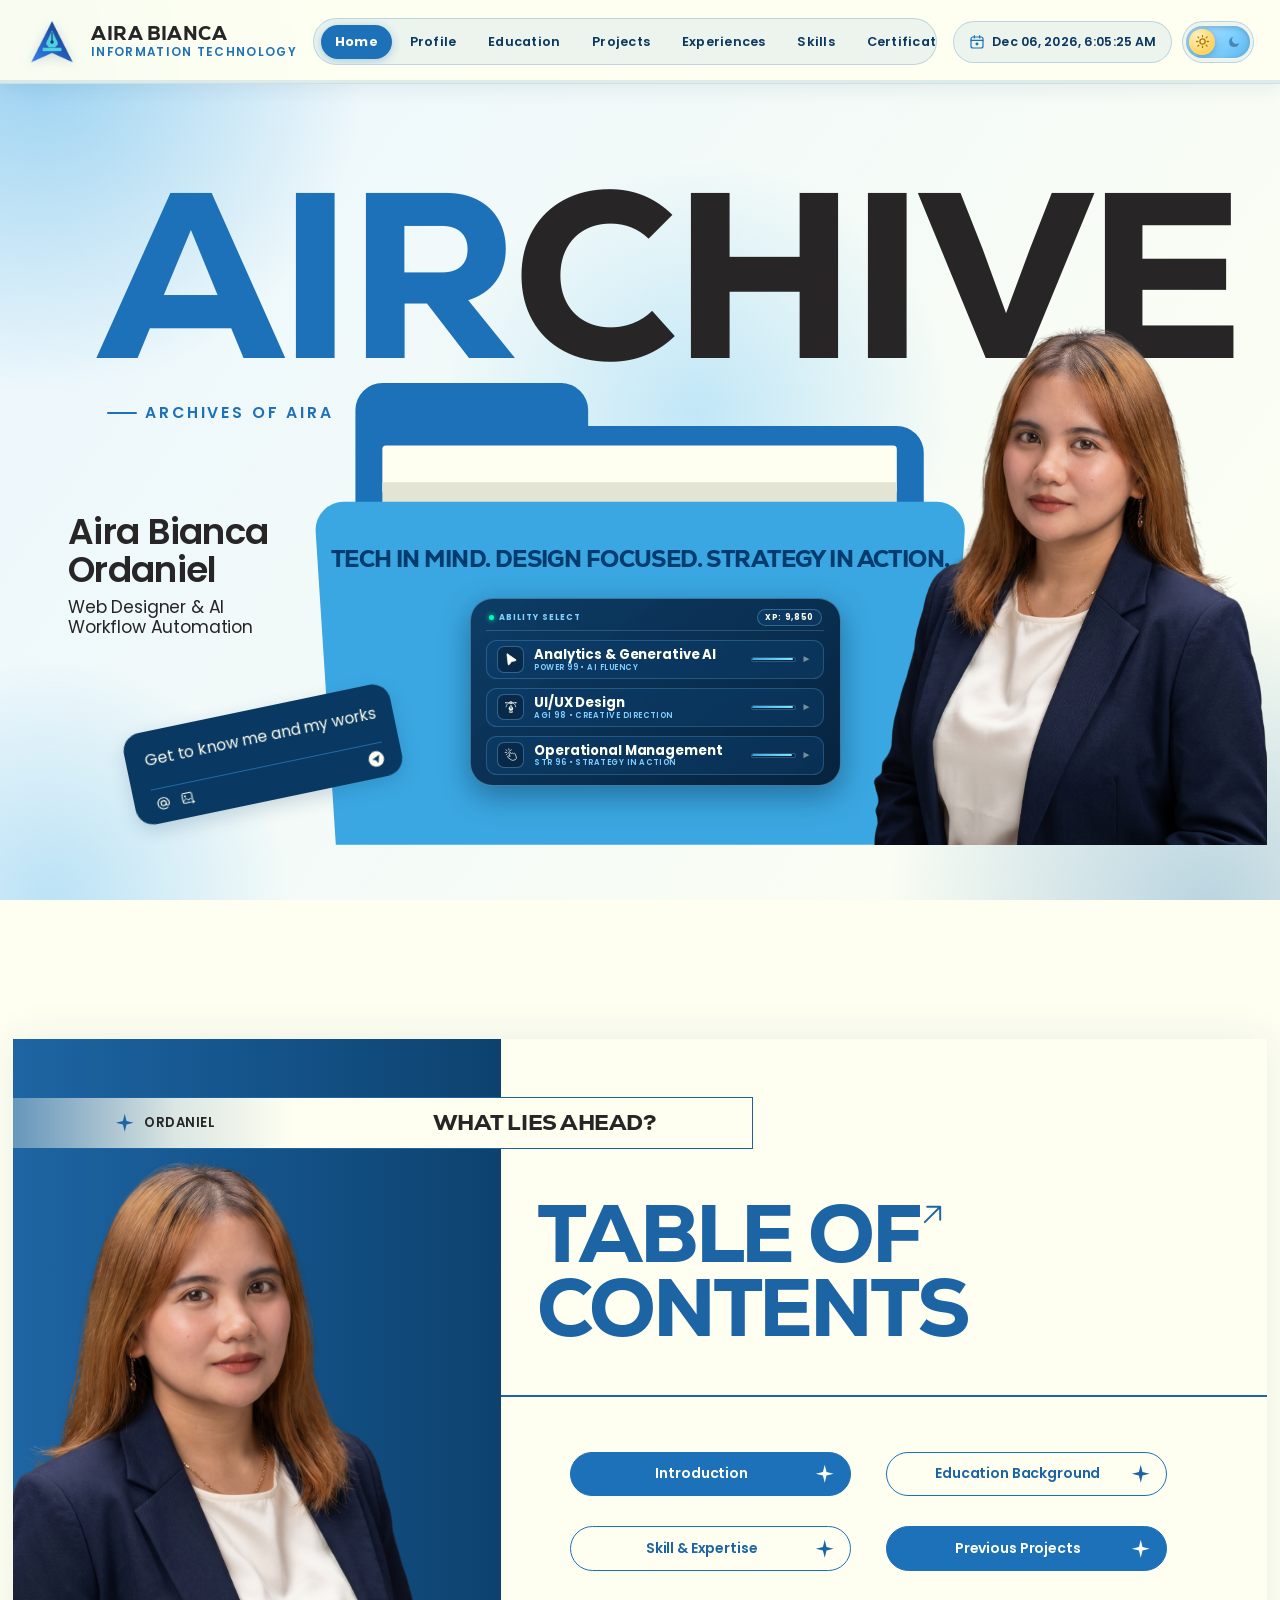
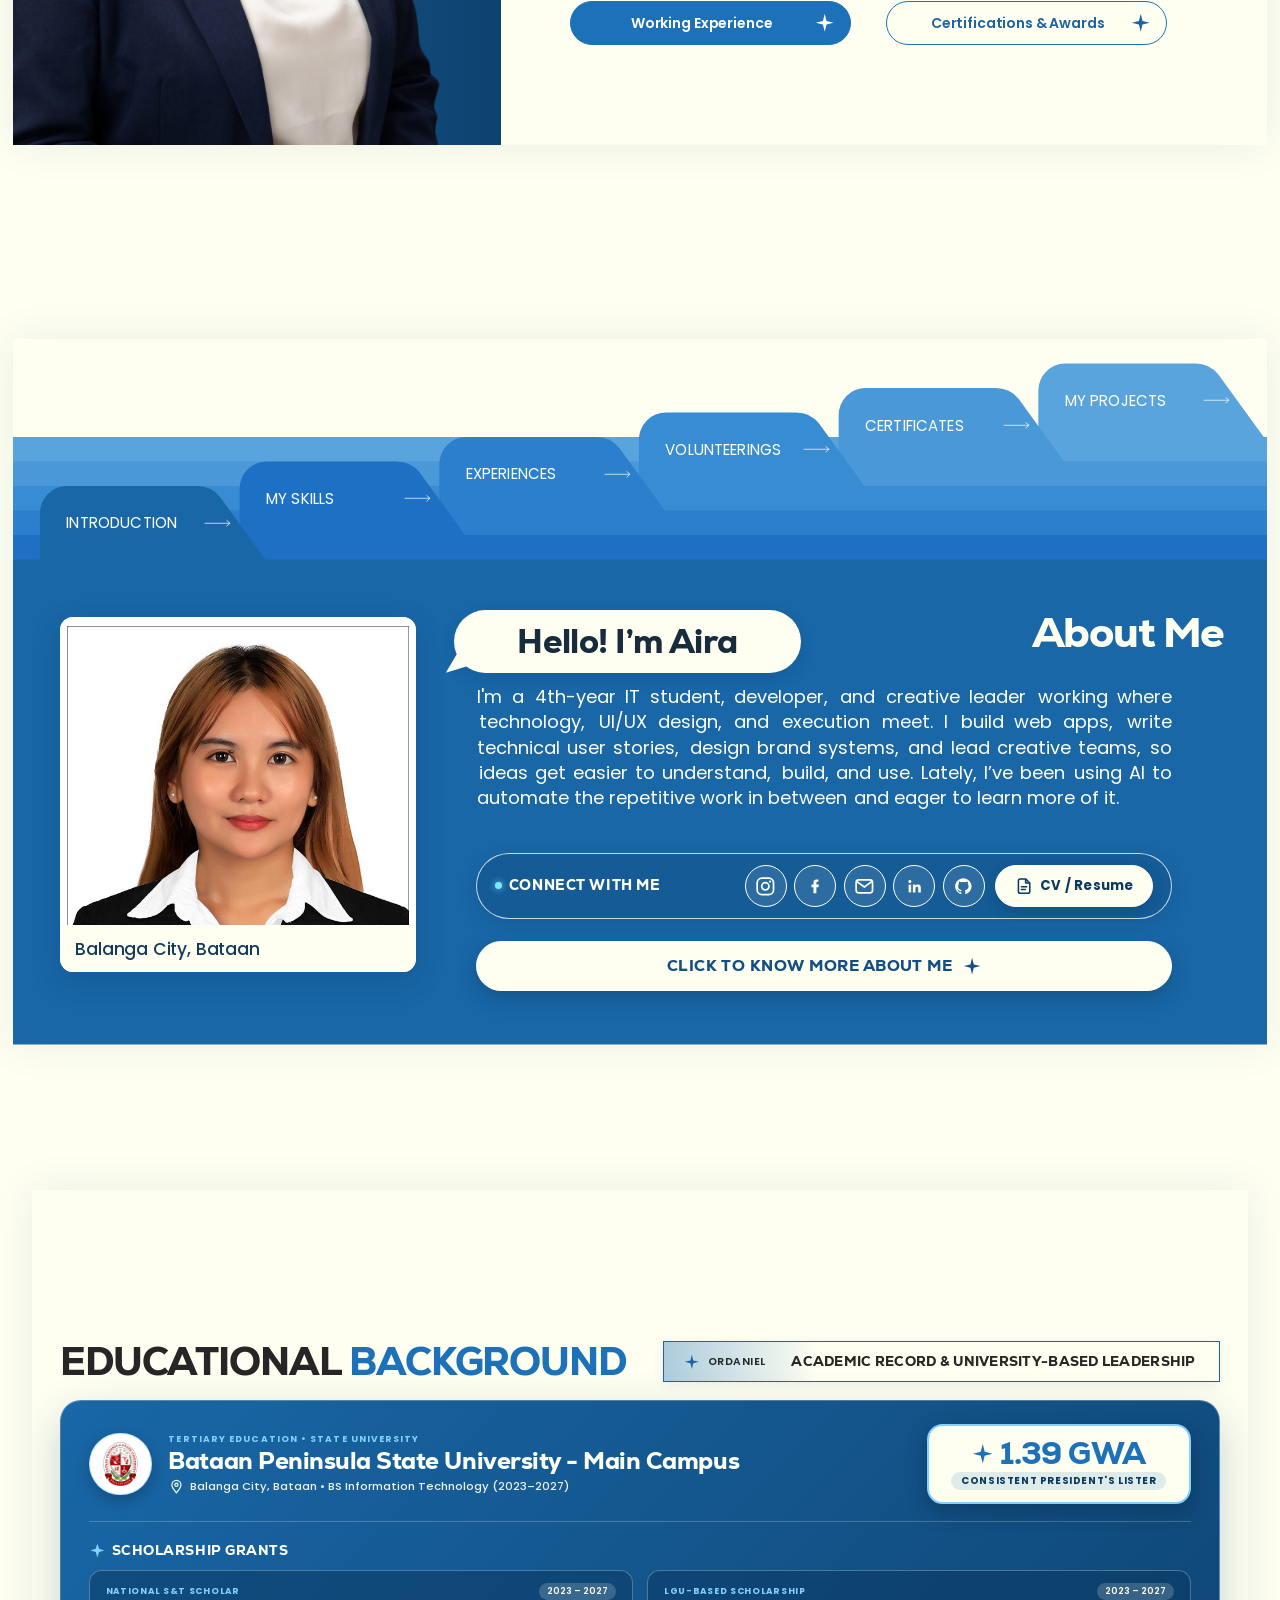
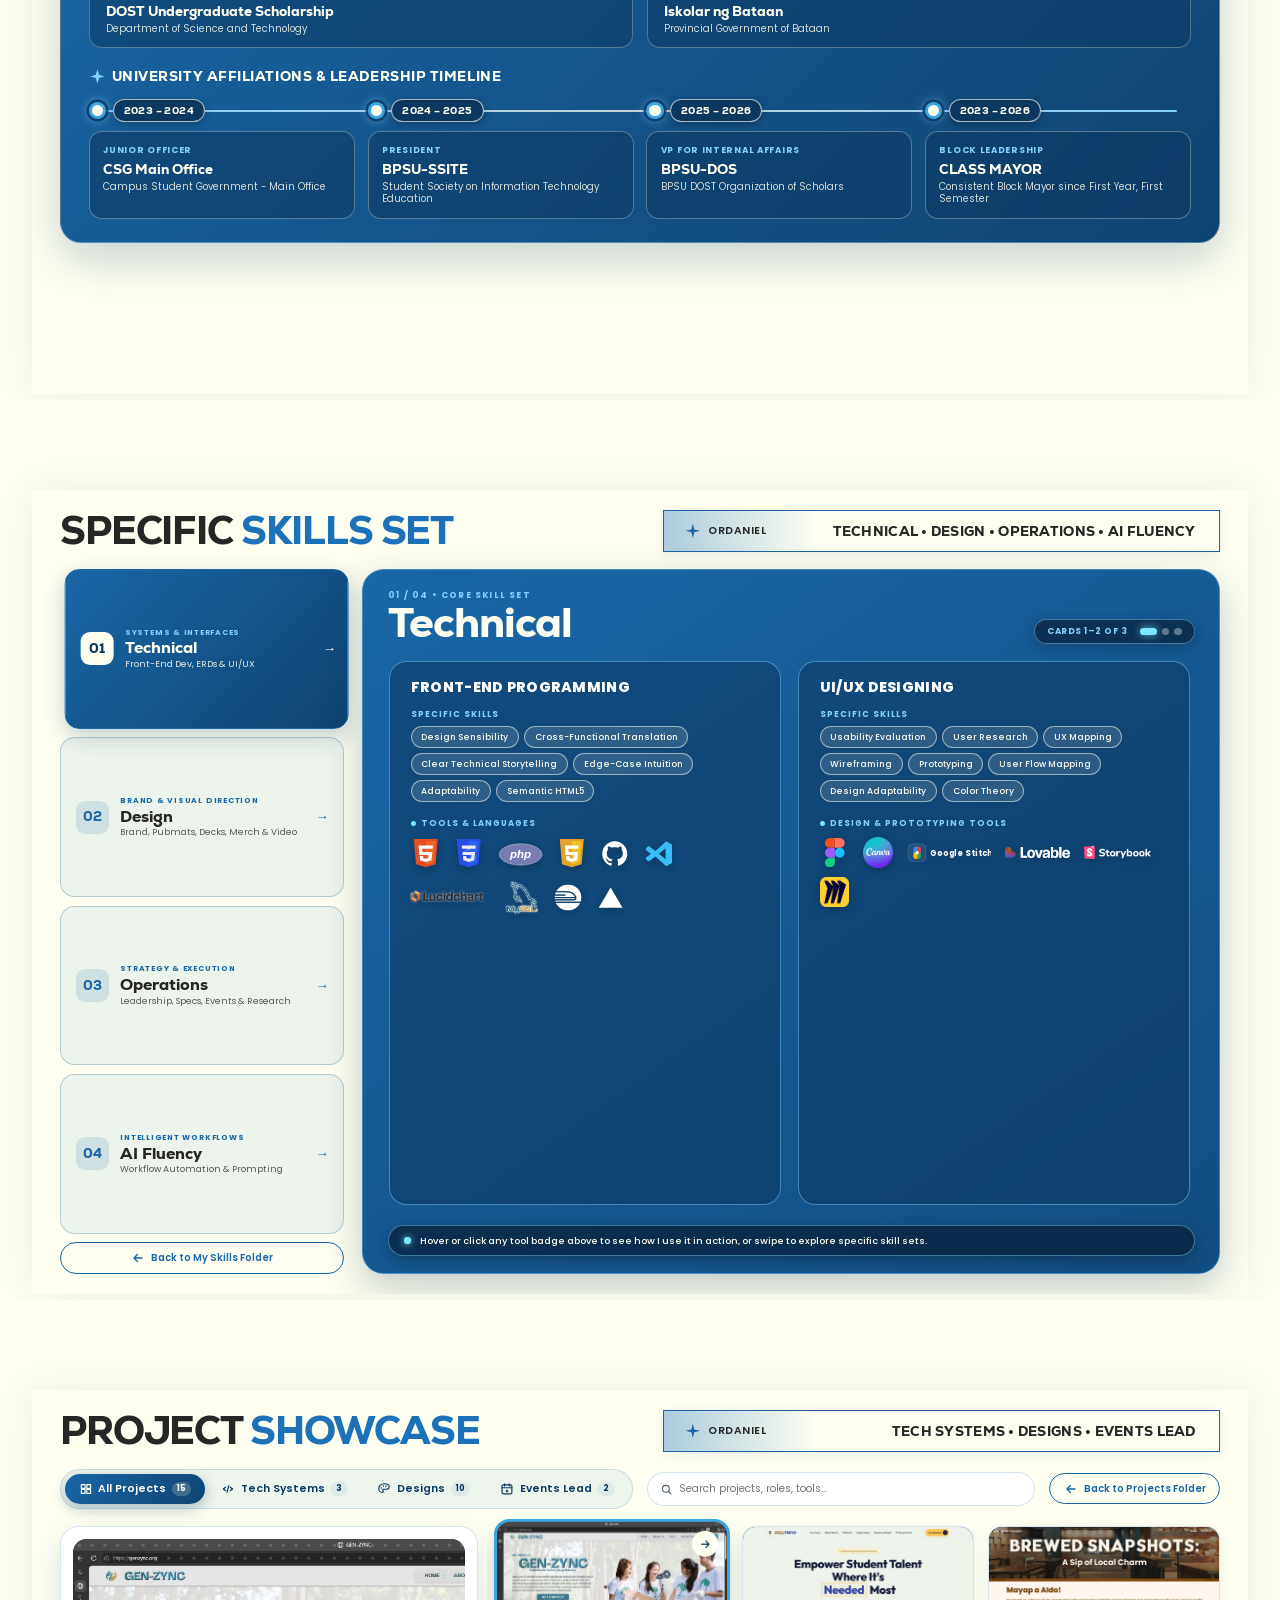
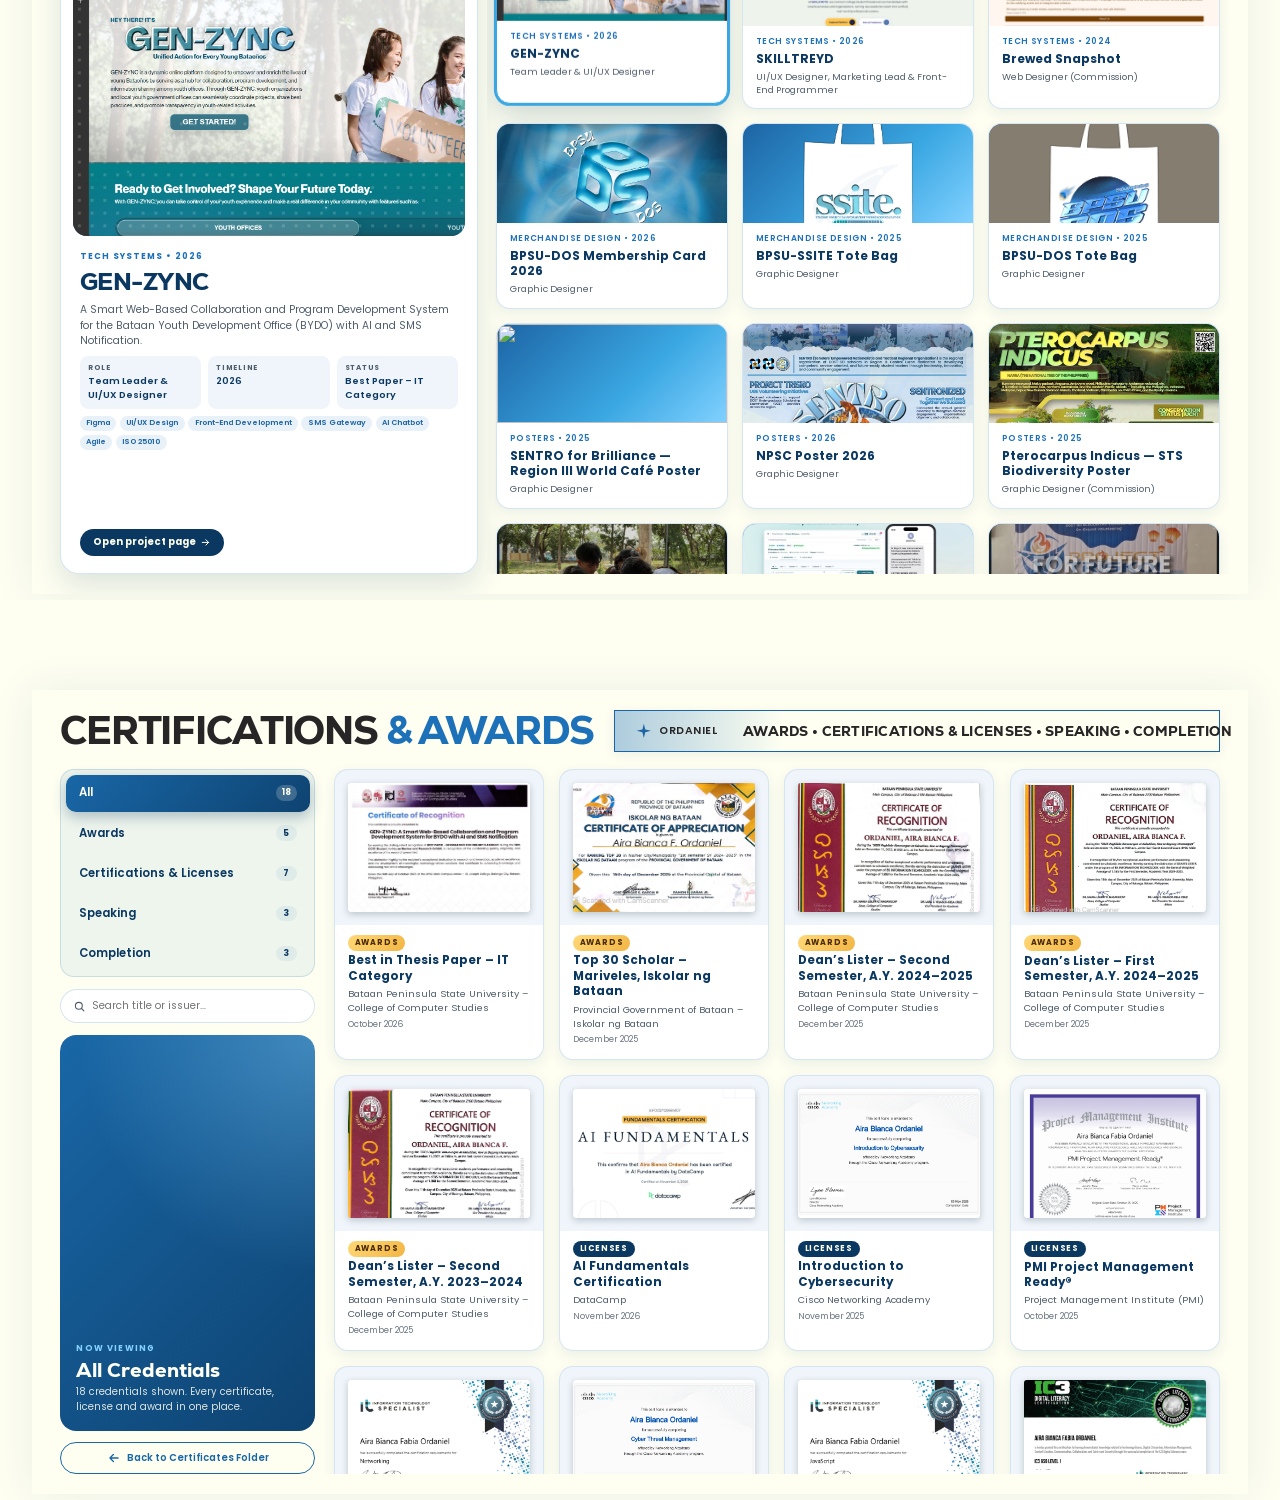
==== commit ac35fd34: "events update" ====
--- a/index.html
+++ b/index.html
@@ -917,12 +917,15 @@
                         <div class="exp-topbar-side">
                             <!-- Ongoing highlight (filled from ONGOING_EXPERIENCE data) -->
                             <div class="exp-ongoing" id="expOngoing" hidden></div>
-                            <p class="exp-hint">Hover or click a track to expand it</p>
+                            <p class="exp-hint">Click any experience to open full dossier ↗</p>
                         </div>
                     </div>
 
-                    <!-- Three Expanding Panels (filled from EXPERIENCES data) -->
-                    <div class="exp-panels" id="expPanels"></div>
+                    <!-- Interactive Track Filters -->
+                    <div class="exp-filter-bar" id="expFilterBar" role="tablist" aria-label="Experience tracks"></div>
+
+                    <!-- Interactive Cards Grid (filled dynamically from EXPERIENCES_DATA) -->
+                    <div class="exp-panels exp-deck" id="expPanels" role="region" aria-label="Experience cards"></div>
                 </div>
             </div>
 
@@ -2787,6 +2790,7 @@
         </div>
     </section>
 
+    <script src="experiences-data.js"></script>
     <script src="projects-data.js"></script>
     <script src="volunteers-data.js"></script>
     <script>
@@ -4192,17 +4196,27 @@
                 };
             })();
 
-            // Returning from volunteer.html lands back on the right passport page
-            const openVolunteeringsFromHash = () => {
-                const m = location.hash.match(/^#volunteerings(?:-([a-z0-9-]+))?$/i);
-                if (!m || !pageIntro) return;
-                pageIntro.scrollIntoView({ behavior: 'instant' });
-                switchFolderTab('volunteerings');
-                if (m[1]) volunteerPreview.show(m[1]);
-                history.replaceState(null, '', location.pathname + location.search);
+            // Returning from volunteer.html / experience.html lands back on the right folder
+            const handleHashFolderNavigation = () => {
+                if (!pageIntro) return;
+                const volMatch = location.hash.match(/^#volunteerings(?:-([a-z0-9-]+))?$/i);
+                if (volMatch) {
+                    pageIntro.scrollIntoView({ behavior: 'instant' });
+                    switchFolderTab('volunteerings');
+                    if (volMatch[1] && typeof volunteerPreview.show === 'function') volunteerPreview.show(volMatch[1]);
+                    history.replaceState(null, '', location.pathname + location.search);
+                    return;
+                }
+                const expMatch = location.hash.match(/^#experiences(?:-([a-z0-9-]+))?$/i);
+                if (expMatch) {
+                    pageIntro.scrollIntoView({ behavior: 'instant' });
+                    switchFolderTab('experiences');
+                    history.replaceState(null, '', location.pathname + location.search);
+                    return;
+                }
             };
-            window.addEventListener('load', () => setTimeout(openVolunteeringsFromHash, 60));
-            window.addEventListener('hashchange', openVolunteeringsFromHash);
+            window.addEventListener('load', () => setTimeout(handleHashFolderNavigation, 60));
+            window.addEventListener('hashchange', handleHashFolderNavigation);
 
             // ✏️ Ongoing / upcoming highlight shown at the top of the Experiences folder.
             //    The status flips to "Completed" automatically after the end date.
@@ -4228,86 +4242,116 @@
                 box.hidden = false;
             })();
 
+            // ---------- EXPERIENCES FOLDER (Interactive Deck + Dossier Bridge) ----------
             const experiencesPreview = (() => {
                 const wrap = document.getElementById('expPanels');
+                const filterBar = document.getElementById('expFilterBar');
                 const kicker = document.getElementById('experiencesKicker');
                 if (!wrap) return { replay() { } };
 
-                const total = EXPERIENCE_TRACKS.reduce((n, t) => n + t.items.length, 0);
-                if (kicker) kicker.textContent = `${EXPERIENCE_TRACKS.length} TRACKS • ${total} ENTRIES`;
-
-                wrap.innerHTML = EXPERIENCE_TRACKS.map((t, i) => {
-                    const n = t.items.length;
-                    return `
-                    <article class="exp-panel exp-panel--${t.key}${i === 0 ? ' is-open' : ''}" data-track="${t.key}" style="--d:${i}"
-                        tabindex="0" role="button" aria-expanded="${i === 0}">
-                        <div class="exp-panel-summary" aria-hidden="true">
-                            <span class="exp-panel-index">${pad2(i + 1)}</span>
-                            <span class="exp-panel-icon"><svg viewBox="0 0 24 24" fill="none">${t.icon}</svg></span>
-                            <strong class="exp-panel-title">${escapeHtml(t.label)}</strong>
-                            <span class="exp-panel-desc">${escapeHtml(t.desc)}</span>
-                            <span class="exp-panel-foot"><b>${n}</b> ${n === 1 ? 'entry' : 'entries'} <span class="exp-panel-expand">${arrowIcon}</span></span>
-                        </div>
-                        <div class="exp-panel-content">
-                            <header class="exp-panel-head">
-                                <span class="exp-panel-icon exp-panel-icon--solid"><svg viewBox="0 0 24 24" fill="none" aria-hidden="true">${t.icon}</svg></span>
-                                <div class="exp-panel-head-text">
-                                    <h3 class="exp-panel-heading">${escapeHtml(t.label)}</h3>
-                                    <p class="exp-panel-desc">${escapeHtml(t.desc)}</p>
+                const experiences = window.EXPERIENCES_DATA || [];
+                let currentTrack = 'all';
+
+                const total = experiences.length;
+                const workingCount = experiences.filter(e => e.track === 'working').length;
+                const volCount = experiences.filter(e => e.track === 'volunteering').length;
+                const freeCount = experiences.filter(e => e.track === 'freelancing').length;
+
+                if (kicker) kicker.textContent = `${total} ENTRIES • 3 TRACKS`;
+
+                // Render Filter Bar
+                const filterOptions = [
+                    { key: 'all', label: 'All Experiences', count: total },
+                    { key: 'working', label: 'Working', count: workingCount },
+                    { key: 'volunteering', label: 'Leadership & Vol', count: volCount },
+                    { key: 'freelancing', label: 'Freelancing', count: freeCount }
+                ];
+
+                if (filterBar) {
+                    filterBar.innerHTML = filterOptions.map((f) => `
+                        <button type="button" class="exp-filter-btn${f.key === currentTrack ? ' is-active' : ''}"
+                            role="tab" data-track="${f.key}" aria-selected="${f.key === currentTrack ? 'true' : 'false'}">
+                            <span>${escapeHtml(f.label)}</span>
+                            <span class="exp-filter-count">${f.count}</span>
+                        </button>
+                    `).join('');
+
+                    filterBar.querySelectorAll('.exp-filter-btn').forEach(btn => {
+                        btn.addEventListener('click', () => {
+                            const track = btn.dataset.track;
+                            if (currentTrack === track) return;
+                            currentTrack = track;
+                            filterBar.querySelectorAll('.exp-filter-btn').forEach(b => {
+                                const on = b === btn;
+                                b.classList.toggle('is-active', on);
+                                b.setAttribute('aria-selected', on ? 'true' : 'false');
+                            });
+                            renderCards();
+                        });
+                    });
+                }
+
+                const renderCards = () => {
+                    const filtered = currentTrack === 'all'
+                        ? experiences
+                        : experiences.filter(e => e.track === currentTrack);
+
+                    wrap.innerHTML = filtered.map((e, i) => {
+                        const tags = (e.tags || []).slice(0, 3);
+                        return `
+                        <a class="exp-card exp-card--${escapeHtml(e.track)}"
+                            href="experience.html?id=${encodeURIComponent(e.id)}"
+                            data-exp-id="${escapeHtml(e.id)}"
+                            style="--d:${i}"
+                            aria-label="${escapeHtml(e.role)} at ${escapeHtml(e.org)}: Open Dossier">
+                            <div class="exp-card-head">
+                                <div class="exp-card-logo-frame">
+                                    <img src="${escapeHtml(e.logo)}" alt="${escapeHtml(e.org)}" class="exp-card-logo"
+                                        onerror="this.onerror=null; this.src='assets/logo-light.png';" />
                                 </div>
-                                <span class="cert-drawer-count"><b>${n}</b>${n === 1 ? 'entry' : 'entries'}</span>
-                            </header>
-                            <ol class="exp-timeline">
-                                ${t.items.map((it, j) => `
-                                <li class="exp-entry" style="--j:${j}">
-                                    <span class="exp-entry-dot" aria-hidden="true"></span>
-                                    <div class="exp-entry-main">
-                                        <span class="exp-entry-period">${escapeHtml(it.period)} ${sampleChip(it)}</span>
-                                        <strong class="exp-entry-role">${escapeHtml(it.role)}</strong>
-                                        <span class="exp-entry-org">${escapeHtml(it.org)}</span>
-                                        ${it.summary ? `<p class="exp-entry-summary">${escapeHtml(it.summary)}</p>` : ''}
-                                        <span class="exp-entry-tags">${(it.tags || []).map((tag) => `<em>${escapeHtml(tag)}</em>`).join('')}</span>
-                                    </div>
-                                </li>`).join('')}
-                            </ol>
-                        </div>
-                    </article>`;
-                }).join('');
-
-                const panels = [...wrap.querySelectorAll('.exp-panel')];
-                let hoverTimer;
-                const open = (panel) => {
-                    if (panel.classList.contains('is-open')) return;
-                    panels.forEach((p) => {
-                        const on = p === panel;
-                        p.classList.toggle('is-open', on);
-                        p.setAttribute('aria-expanded', on ? 'true' : 'false');
+                                <div class="exp-card-badges">
+                                    <span class="exp-card-track">${escapeHtml(e.trackLabel.split(' ')[0])}</span>
+                                    <span class="exp-card-status ${e.isCurrent ? 'is-active' : 'is-completed'}">
+                                        <span class="exp-card-dot" aria-hidden="true"></span>
+                                        ${e.isCurrent ? 'Active' : 'Completed'}
+                                    </span>
+                                </div>
+                            </div>
+
+                            <div class="exp-card-body">
+                                <strong class="exp-card-role" title="${escapeHtml(e.role)}">${escapeHtml(e.role)}</strong>
+                                <span class="exp-card-org" title="${escapeHtml(e.org)}">${escapeHtml(e.org)}</span>
+                                <span class="exp-card-period">
+                                    <svg viewBox="0 0 24 24" fill="none" width="12" height="12" stroke="currentColor" stroke-width="2" aria-hidden="true"><rect x="3" y="4" width="18" height="18" rx="2"/><path d="M16 2v4M8 2v4M3 10h18"/></svg>
+                                    ${escapeHtml(e.period)}
+                                </span>
+                                ${e.summary ? `<p class="exp-card-snippet">${escapeHtml(e.summary)}</p>` : ''}
+                            </div>
+
+                            ${tags.length ? `
+                            <div class="exp-card-tags">
+                                ${tags.map(t => `<span>${escapeHtml(t)}</span>`).join('')}
+                            </div>` : ''}
+
+                            <div class="exp-card-foot">
+                                <span class="exp-card-loc">${escapeHtml(e.location)}</span>
+                                <span class="exp-card-cta">View Dossier ${arrowIcon}</span>
+                            </div>
+                        </a>`;
+                    }).join('');
+
+                    wrap.querySelectorAll('.exp-card').forEach(card => {
+                        if (typeof attachTilt === 'function') attachTilt(card, 5);
                     });
-                    replayClass(panel.querySelector('.exp-timeline'), 'is-entering');
+
+                    replayClass(wrap, 'is-entering');
                 };
 
-                panels.forEach((p) => {
-                    // Small hover-intent delay so sweeping the mouse across doesn't flicker panels open
-                    p.addEventListener('mouseenter', () => {
-                        clearTimeout(hoverTimer);
-                        hoverTimer = setTimeout(() => open(p), 140);
-                    });
-                    p.addEventListener('mouseleave', () => clearTimeout(hoverTimer));
-                    p.addEventListener('click', () => open(p));
-                    p.addEventListener('focus', () => open(p));
-                    p.addEventListener('keydown', (e) => {
-                        if (e.key === 'Enter' || e.key === ' ') {
-                            e.preventDefault();
-                            open(p);
-                        }
-                    });
-                });
+                renderCards();
 
                 return {
                     replay() {
                         replayClass(wrap, 'is-entering');
-                        const openPanel = wrap.querySelector('.exp-panel.is-open .exp-timeline');
-                        replayClass(openPanel, 'is-entering');
                     }
                 };
             })();
--- a/style.css
+++ b/style.css
@@ -4671,339 +4671,296 @@
   transform: translateX(0.4cqw);
 }
 
-/* ---------- EXPERIENCES FOLDER: 3 Expanding Panels ---------- */
+/* ---------- EXPERIENCES FOLDER: Creative Interactive Deck ---------- */
 .exp-hint {
-  font-size: 0.85cqw;
-  color: rgba(254, 255, 241, 0.75);
+  font-size: 0.82cqw;
+  color: rgba(254, 255, 241, 0.85);
   font-style: italic;
 }
 
-.exp-panels {
+/* Interactive Filter Bar */
+.exp-filter-bar {
+  display: flex;
+  align-items: center;
+  gap: 0.6cqw;
+  padding: 0.1cqw 0 0.35cqw 0;
+  flex-wrap: wrap;
+  flex-shrink: 0;
+}
+
+.exp-filter-btn {
+  display: inline-flex;
+  align-items: center;
+  gap: 0.4cqw;
+  padding: 0.38cqw 0.95cqw;
+  border-radius: 999px;
+  border: 0.1cqw solid rgba(130, 209, 255, 0.32);
+  background: rgba(11, 56, 97, 0.52);
+  color: var(--bg-cream);
+  font-family: var(--font-poppins);
+  font-size: 0.76cqw;
+  font-weight: 600;
+  cursor: pointer;
+  transition: all 0.25s cubic-bezier(0.22, 1, 0.36, 1);
+  user-select: none;
+}
+
+.exp-filter-btn:hover {
+  background: rgba(29, 113, 185, 0.55);
+  border-color: #82D1FF;
+  transform: translateY(-0.1cqw);
+}
+
+.exp-filter-btn.is-active {
+  background: #FEFFF1;
+  border-color: #FEFFF1;
+  color: #0B3861;
+  box-shadow: 0 0.3cqw 1cqw rgba(7, 28, 52, 0.35);
+}
+
+.exp-filter-count {
+  font-size: 0.68cqw;
+  padding: 0.08cqw 0.42cqw;
+  border-radius: 999px;
+  background: rgba(130, 209, 255, 0.2);
+  color: #82D1FF;
+  font-weight: 700;
+}
+
+.exp-filter-btn.is-active .exp-filter-count {
+  background: rgba(29, 113, 185, 0.16);
+  color: #1D71B9;
+}
+
+/* Cards Grid / Deck */
+.exp-deck {
   flex: 1;
   min-height: 0;
-  display: flex;
-  gap: 1.2cqw;
-}
-
-.exp-panel {
+  display: grid;
+  grid-template-columns: repeat(auto-fill, minmax(21cqw, 1fr));
+  gap: 1cqw;
+  overflow-y: auto;
+  padding: 0.2cqw 0.5cqw 1cqw 0.1cqw;
+  scrollbar-width: thin;
+  scrollbar-color: rgba(130, 209, 255, 0.45) transparent;
+}
+
+.exp-card {
   position: relative;
-  flex: 1 1 0;
-  min-width: 0;
-  overflow: hidden;
-  border-radius: 1.45cqw;
-  border: 0.12cqw solid rgba(130, 209, 255, 0.3);
-  background: linear-gradient(160deg, rgba(11, 56, 97, 0.72), rgba(7, 25, 43, 0.5));
+  display: flex;
+  flex-direction: column;
+  gap: 0.65cqw;
+  padding: 1.1cqw 1.25cqw;
+  border-radius: 1.25cqw;
+  background: linear-gradient(155deg, rgba(11, 56, 97, 0.78), rgba(7, 25, 43, 0.58));
+  border: 0.12cqw solid rgba(130, 209, 255, 0.28);
   color: var(--bg-cream);
   font-family: var(--font-poppins);
+  text-decoration: none;
   cursor: pointer;
-  box-shadow: 0 0.75cqw 2cqw rgba(7, 28, 52, 0.28);
-  transition:
-    flex-grow 0.7s cubic-bezier(0.22, 1, 0.36, 1),
-    border-color 0.3s ease,
-    background-color 0.3s ease;
-}
-
-.exp-panel.is-open {
-  flex-grow: 2.7;
-  cursor: default;
-  background: var(--bg-cream);
-  border-color: var(--bg-cream);
-  color: #0B3861;
-}
-
-.exp-panel:not(.is-open):hover,
-.exp-panel:focus-visible {
+  box-shadow: 0 0.6cqw 1.8cqw rgba(7, 28, 52, 0.25);
+  transition: transform 0.35s cubic-bezier(0.22, 1, 0.36, 1),
+              border-color 0.25s ease,
+              box-shadow 0.3s ease,
+              opacity 0.3s ease;
+}
+
+.exp-card:hover,
+.exp-card:focus-visible {
   border-color: #82D1FF;
+  transform: translateY(-0.35cqw);
+  box-shadow: 0 1.2cqw 2.5cqw rgba(7, 28, 52, 0.45), 0 0 1.5cqw rgba(130, 209, 255, 0.25);
   outline: none;
 }
 
-.exp-panels.is-entering .exp-panel {
-  animation: riseIn 0.65s cubic-bezier(0.22, 1, 0.36, 1) backwards;
-  animation-delay: calc(var(--d, 0) * 0.1s);
-}
-
-/* Collapsed view */
-.exp-panel-summary {
-  position: absolute;
-  inset: 0;
-  display: flex;
-  flex-direction: column;
+.exp-deck.is-entering .exp-card {
+  animation: riseIn 0.55s cubic-bezier(0.22, 1, 0.36, 1) backwards;
+  animation-delay: calc(var(--d, 0) * 0.06s);
+}
+
+/* Card Header: Logo + Badges */
+.exp-card-head {
+  display: flex;
+  align-items: center;
+  justify-content: space-between;
   gap: 0.6cqw;
-  padding: 1.4cqw;
-  opacity: 1;
-  transition: opacity 0.35s ease 0.15s, transform 0.5s cubic-bezier(0.22, 1, 0.36, 1) 0.1s;
-}
-
-.exp-panel.is-open .exp-panel-summary {
-  opacity: 0;
-  transform: translateX(-2cqw);
-  pointer-events: none;
-  transition: opacity 0.2s ease, transform 0.4s ease;
-}
-
-.exp-panel-index {
-  font-family: var(--font-nexa);
-  font-weight: 900;
-  font-size: 3.2cqw;
-  line-height: 0.9;
-  color: transparent;
-  -webkit-text-stroke: 0.09cqw rgba(130, 209, 255, 0.75);
-}
-
-.exp-panel-icon {
-  width: 3.2cqw;
-  height: 3.2cqw;
+}
+
+.exp-card-logo-frame {
   flex-shrink: 0;
+  width: 2.8cqw;
+  height: 2.8cqw;
+  border-radius: 0.65cqw;
+  background: #FFFFFF;
+  padding: 0.28cqw;
   display: grid;
   place-items: center;
+  border: 0.08cqw solid rgba(130, 209, 255, 0.4);
+  box-shadow: 0 0.3cqw 0.8cqw rgba(0, 0, 0, 0.2);
+}
+
+.exp-card-logo {
+  width: 100%;
+  height: 100%;
+  object-fit: contain;
+  border-radius: 0.4cqw;
+}
+
+.exp-card-badges {
+  display: flex;
+  align-items: center;
+  gap: 0.4cqw;
+}
+
+.exp-card-track {
+  font-size: 0.62cqw;
+  font-weight: 800;
+  text-transform: uppercase;
+  letter-spacing: 0.06em;
+  padding: 0.2cqw 0.55cqw;
+  border-radius: 999px;
+  background: rgba(130, 209, 255, 0.16);
+  color: #82D1FF;
+  border: 0.08cqw solid rgba(130, 209, 255, 0.25);
+}
+
+.exp-card-status {
+  display: inline-flex;
+  align-items: center;
+  gap: 0.3cqw;
+  font-size: 0.62cqw;
+  font-weight: 700;
+  text-transform: uppercase;
+  letter-spacing: 0.06em;
+  padding: 0.2cqw 0.5cqw;
+  border-radius: 999px;
+}
+
+.exp-card-status.is-active {
+  color: #48E59D;
+  background: rgba(72, 229, 157, 0.14);
+  border: 0.08cqw solid rgba(72, 229, 157, 0.3);
+}
+
+.exp-card-status.is-active .exp-card-dot {
+  width: 0.45cqw;
+  height: 0.45cqw;
   border-radius: 50%;
-  color: #0B3861;
-  background: var(--bg-cream);
-}
-
-.exp-panel-icon svg {
-  width: 1.6cqw;
-  height: 1.6cqw;
-}
-
-.exp-panel-icon--solid {
-  color: var(--bg-cream);
-  background: linear-gradient(135deg, #1967A7, #0B3861);
-}
-
-.exp-panel-summary .exp-panel-icon {
-  margin-top: auto;
-}
-
-.exp-panel-title {
+  background: #48E59D;
+  box-shadow: 0 0 0 0.18cqw rgba(72, 229, 157, 0.3);
+  animation: expDotPulse 2s infinite ease-in-out;
+}
+
+.exp-card-status.is-completed {
+  color: rgba(254, 255, 241, 0.7);
+  background: rgba(254, 255, 241, 0.1);
+}
+
+/* Card Body */
+.exp-card-body {
+  display: flex;
+  flex-direction: column;
+  gap: 0.25cqw;
+  min-width: 0;
+}
+
+.exp-card-role {
   font-family: var(--font-nexa);
+  font-size: 1.12cqw;
   font-weight: 900;
-  font-size: 1.6cqw;
-  line-height: 1.05;
-}
-
-.exp-panel-desc {
+  line-height: 1.22;
+  color: #FEFFF1;
+  white-space: nowrap;
+  overflow: hidden;
+  text-overflow: ellipsis;
+}
+
+.exp-card-org {
   font-size: 0.8cqw;
+  font-weight: 600;
+  color: #82D1FF;
+  line-height: 1.3;
+  white-space: nowrap;
+  overflow: hidden;
+  text-overflow: ellipsis;
+}
+
+.exp-card-period {
+  font-size: 0.7cqw;
+  font-weight: 500;
+  color: rgba(254, 255, 241, 0.75);
+  display: inline-flex;
+  align-items: center;
+  gap: 0.3cqw;
+  margin-top: 0.1cqw;
+}
+
+.exp-card-snippet {
+  font-size: 0.74cqw;
   line-height: 1.45;
-  opacity: 0.82;
-}
-
-.exp-panel-foot {
-  display: flex;
-  align-items: center;
-  gap: 0.35cqw;
-  padding-top: 0.6cqw;
-  border-top: 0.1cqw solid rgba(254, 255, 241, 0.2);
-  font-size: 0.78cqw;
-}
-
-.exp-panel-foot b {
-  font-family: var(--font-nexa);
-  font-size: 1.3cqw;
-  color: #82D1FF;
-}
-
-.exp-panel-expand {
-  margin-left: auto;
-  width: 2cqw;
-  height: 2cqw;
-  display: grid;
-  place-items: center;
-  border-radius: 50%;
-  border: 0.1cqw solid rgba(254, 255, 241, 0.45);
-  transition: transform 0.35s cubic-bezier(0.34, 1.56, 0.64, 1), background-color 0.25s ease;
-}
-
-.exp-panel-expand svg {
-  width: 1cqw;
-  height: 1cqw;
-}
-
-.exp-panel:hover .exp-panel-expand {
-  transform: translateX(0.3cqw);
-  background: rgba(254, 255, 241, 0.15);
-}
-
-/* Expanded view (fixed width so it never reflows while the panel animates) */
-.exp-panel-content {
-  position: absolute;
-  top: 0;
-  left: 0;
-  bottom: 0;
-  width: 49cqw;
-  display: flex;
-  flex-direction: column;
-  gap: 1cqw;
-  padding: 1.4cqw 1.6cqw;
-  opacity: 0;
-  transform: translateX(2cqw);
-  pointer-events: none;
-  transition: opacity 0.2s ease, transform 0.4s ease;
-}
-
-.exp-panel.is-open .exp-panel-content {
-  opacity: 1;
-  transform: translateX(0);
-  pointer-events: auto;
-  transition: opacity 0.45s ease 0.2s, transform 0.6s cubic-bezier(0.22, 1, 0.36, 1) 0.15s;
-}
-
-.exp-panel-head {
-  display: flex;
-  align-items: center;
-  gap: 1cqw;
-  padding-bottom: 0.8cqw;
-  border-bottom: 0.1cqw solid rgba(29, 113, 185, 0.2);
-}
-
-.exp-panel-head-text {
-  flex: 1;
-}
-
-.exp-panel-heading {
-  font-family: var(--font-nexa);
-  font-weight: 900;
-  font-size: 1.85cqw;
-  line-height: 1.05;
-}
-
-.exp-panel-head .exp-panel-desc {
-  color: #3A3839;
-  opacity: 1;
-}
-
-.exp-panel-head .cert-drawer-count {
-  color: #0B3861;
-  background: rgba(29, 113, 185, 0.1);
-}
-
-.exp-panel-head .cert-drawer-count b {
-  color: #1D71B9;
-}
-
-.exp-timeline {
-  flex: 1;
-  min-height: 0;
-  overflow-y: auto;
-  list-style: none;
-  position: relative;
-  display: flex;
-  flex-direction: column;
-  gap: 1cqw;
-  padding: 0.2cqw 0.6cqw 0.2cqw 0;
-  scrollbar-width: thin;
-  scrollbar-color: rgba(29, 113, 185, 0.4) transparent;
-}
-
-.exp-entry {
-  position: relative;
-  display: flex;
-  gap: 1cqw;
-}
-
-/* Connector line between timeline dots */
-.exp-entry:not(:last-child)::before {
-  content: "";
-  position: absolute;
-  left: 0.55cqw;
-  top: 1.4cqw;
-  bottom: -1.2cqw;
-  width: 0.12cqw;
-  background: linear-gradient(#3AA7E2, rgba(58, 167, 226, 0.15));
-}
-
-.exp-entry-dot {
-  position: relative;
-  flex-shrink: 0;
-  width: 1.2cqw;
-  height: 1.2cqw;
-  margin-top: 0.25cqw;
-  border-radius: 50%;
-  background: var(--bg-cream);
-  border: 0.25cqw solid #1D71B9;
-  box-shadow: 0 0 0 0.3cqw rgba(58, 167, 226, 0.18);
-}
-
-.exp-entry:first-child .exp-entry-dot {
-  background: #3AA7E2;
-  animation: expDotPulse 2.2s ease-in-out infinite;
-}
-
-@keyframes expDotPulse {
-
-  0%,
-  100% {
-    box-shadow: 0 0 0 0.3cqw rgba(58, 167, 226, 0.25);
-  }
-
-  50% {
-    box-shadow: 0 0 0 0.7cqw rgba(58, 167, 226, 0);
-  }
-}
-
-.exp-entry-main {
-  flex: 1;
-  min-width: 0;
-  display: flex;
-  flex-direction: column;
-  gap: 0.2cqw;
-  padding: 0.8cqw 1cqw;
-  border-radius: 0.9cqw;
-  background: rgba(29, 113, 185, 0.06);
-  transition: background-color 0.25s ease, transform 0.3s cubic-bezier(0.34, 1.56, 0.64, 1);
-}
-
-.exp-entry-main:hover {
-  background: rgba(29, 113, 185, 0.12);
-  transform: translateX(0.3cqw);
-}
-
-.exp-entry-period {
-  font-size: 0.7cqw;
-  font-weight: 700;
-  letter-spacing: 0.08em;
-  text-transform: uppercase;
-  color: #1D71B9;
-}
-
-.exp-entry-role {
-  font-size: 1.1cqw;
-  font-weight: 700;
-  line-height: 1.25;
-}
-
-.exp-entry-org {
-  font-size: 0.84cqw;
-  font-weight: 600;
-  color: #3A3839;
-}
-
-.exp-entry-summary {
-  font-size: 0.82cqw;
-  line-height: 1.5;
-  color: #3A3839;
-}
-
-.exp-entry-tags {
+  color: rgba(254, 255, 241, 0.88);
+  display: -webkit-box;
+  -webkit-line-clamp: 2;
+  -webkit-box-orient: vertical;
+  overflow: hidden;
+  margin: 0.15cqw 0;
+}
+
+/* Tags */
+.exp-card-tags {
   display: flex;
   flex-wrap: wrap;
   gap: 0.3cqw;
-  margin-top: 0.2cqw;
-}
-
-.exp-entry-tags em {
-  font-style: normal;
-  font-size: 0.66cqw;
+  margin-top: auto;
+  padding-top: 0.3cqw;
+}
+
+.exp-card-tags span {
+  font-size: 0.64cqw;
   font-weight: 600;
-  padding: 0.15cqw 0.55cqw;
+  padding: 0.12cqw 0.5cqw;
   border-radius: 999px;
-  background: rgba(29, 113, 185, 0.12);
-  color: #1D64A4;
-}
-
-.exp-timeline.is-entering .exp-entry {
-  animation: riseIn 0.55s cubic-bezier(0.22, 1, 0.36, 1) backwards;
-  animation-delay: calc(0.25s + var(--j, 0) * 0.08s);
+  background: rgba(130, 209, 255, 0.14);
+  color: #CBE6FF;
+  border: 0.06cqw solid rgba(130, 209, 255, 0.2);
+}
+
+/* Card Foot */
+.exp-card-foot {
+  display: flex;
+  align-items: center;
+  justify-content: space-between;
+  padding-top: 0.5cqw;
+  border-top: 0.08cqw solid rgba(130, 209, 255, 0.2);
+  font-size: 0.72cqw;
+  color: rgba(254, 255, 241, 0.75);
+}
+
+.exp-card-loc {
+  white-space: nowrap;
+  overflow: hidden;
+  text-overflow: ellipsis;
+  max-width: 55%;
+}
+
+.exp-card-cta {
+  display: inline-flex;
+  align-items: center;
+  gap: 0.3cqw;
+  font-size: 0.72cqw;
+  font-weight: 700;
+  color: #82D1FF;
+  transition: transform 0.25s ease;
+}
+
+.exp-card-cta svg {
+  width: 0.85cqw;
+  height: 0.85cqw;
+  transition: transform 0.25s ease;
+}
+
+.exp-card:hover .exp-card-cta svg {
+  transform: translateX(0.25cqw);
 }
 
 /* ==========================================================================
--- a/mobile.css
+++ b/mobile.css
@@ -569,8 +569,9 @@
     gap: 0.9cqw;
   }
 
+  .exp-deck,
   .exp-panels {
-    flex-direction: column;
+    grid-template-columns: minmax(0, 1fr);
     gap: 0.9cqw;
   }
 
@@ -629,40 +630,32 @@
     font-size: 2.6cqw;
   }
 
-  /* Experiences: each track is a header; the open one expands below it */
-  .exp-panel,
-  .exp-panel.is-open {
-    flex: none;
-    width: 100%;
-    height: auto;
-    min-height: 0;
-  }
-
-  .exp-panel-summary,
-  .exp-panel-content {
-    position: relative;
-    inset: auto;
-    width: 100%;
-    height: auto;
-    opacity: 1;
-    transform: none;
-    visibility: visible;
-  }
-
-  .exp-panel-content {
-    display: none;
-  }
-
-  .exp-panel.is-open .exp-panel-content {
-    display: flex;
-  }
-
-  .exp-panel.is-open .exp-panel-summary {
-    display: none;
-  }
-
-  .exp-entry {
-    flex-wrap: wrap;
+  /* Experiences interactive card deck on mobile */
+  .exp-deck {
+    grid-template-columns: 1fr;
+    gap: 1.2cqw;
+  }
+
+  .exp-card {
+    padding: 1.4cqw 1.5cqw;
+  }
+
+  .exp-card-logo-frame {
+    width: 4.5cqw;
+    height: 4.5cqw;
+  }
+
+  .exp-card-role {
+    font-size: 1.6cqw;
+  }
+
+  .exp-card-org {
+    font-size: 1.2cqw;
+  }
+
+  .exp-filter-btn {
+    font-size: 1.1cqw;
+    padding: 0.5cqw 1.2cqw;
   }
 
   /* Certificate drawers: leave room for the fanned papers */
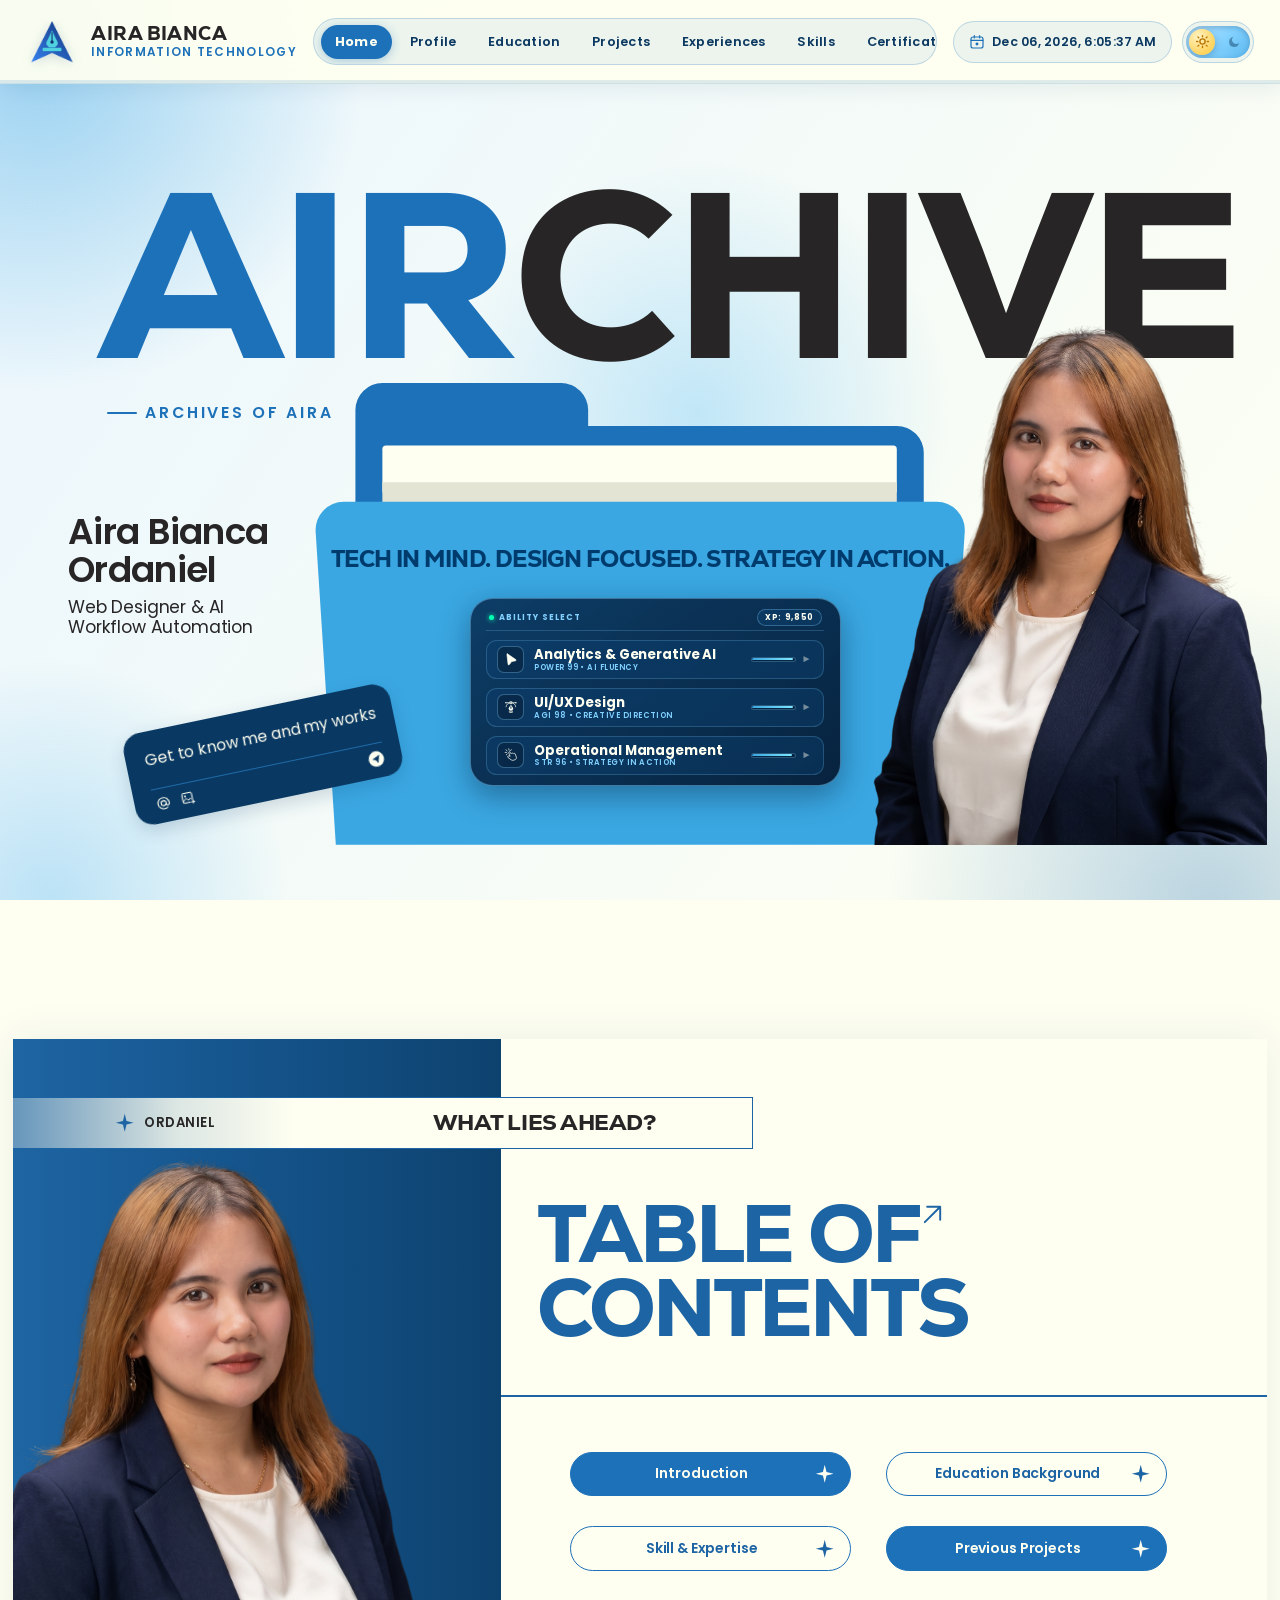
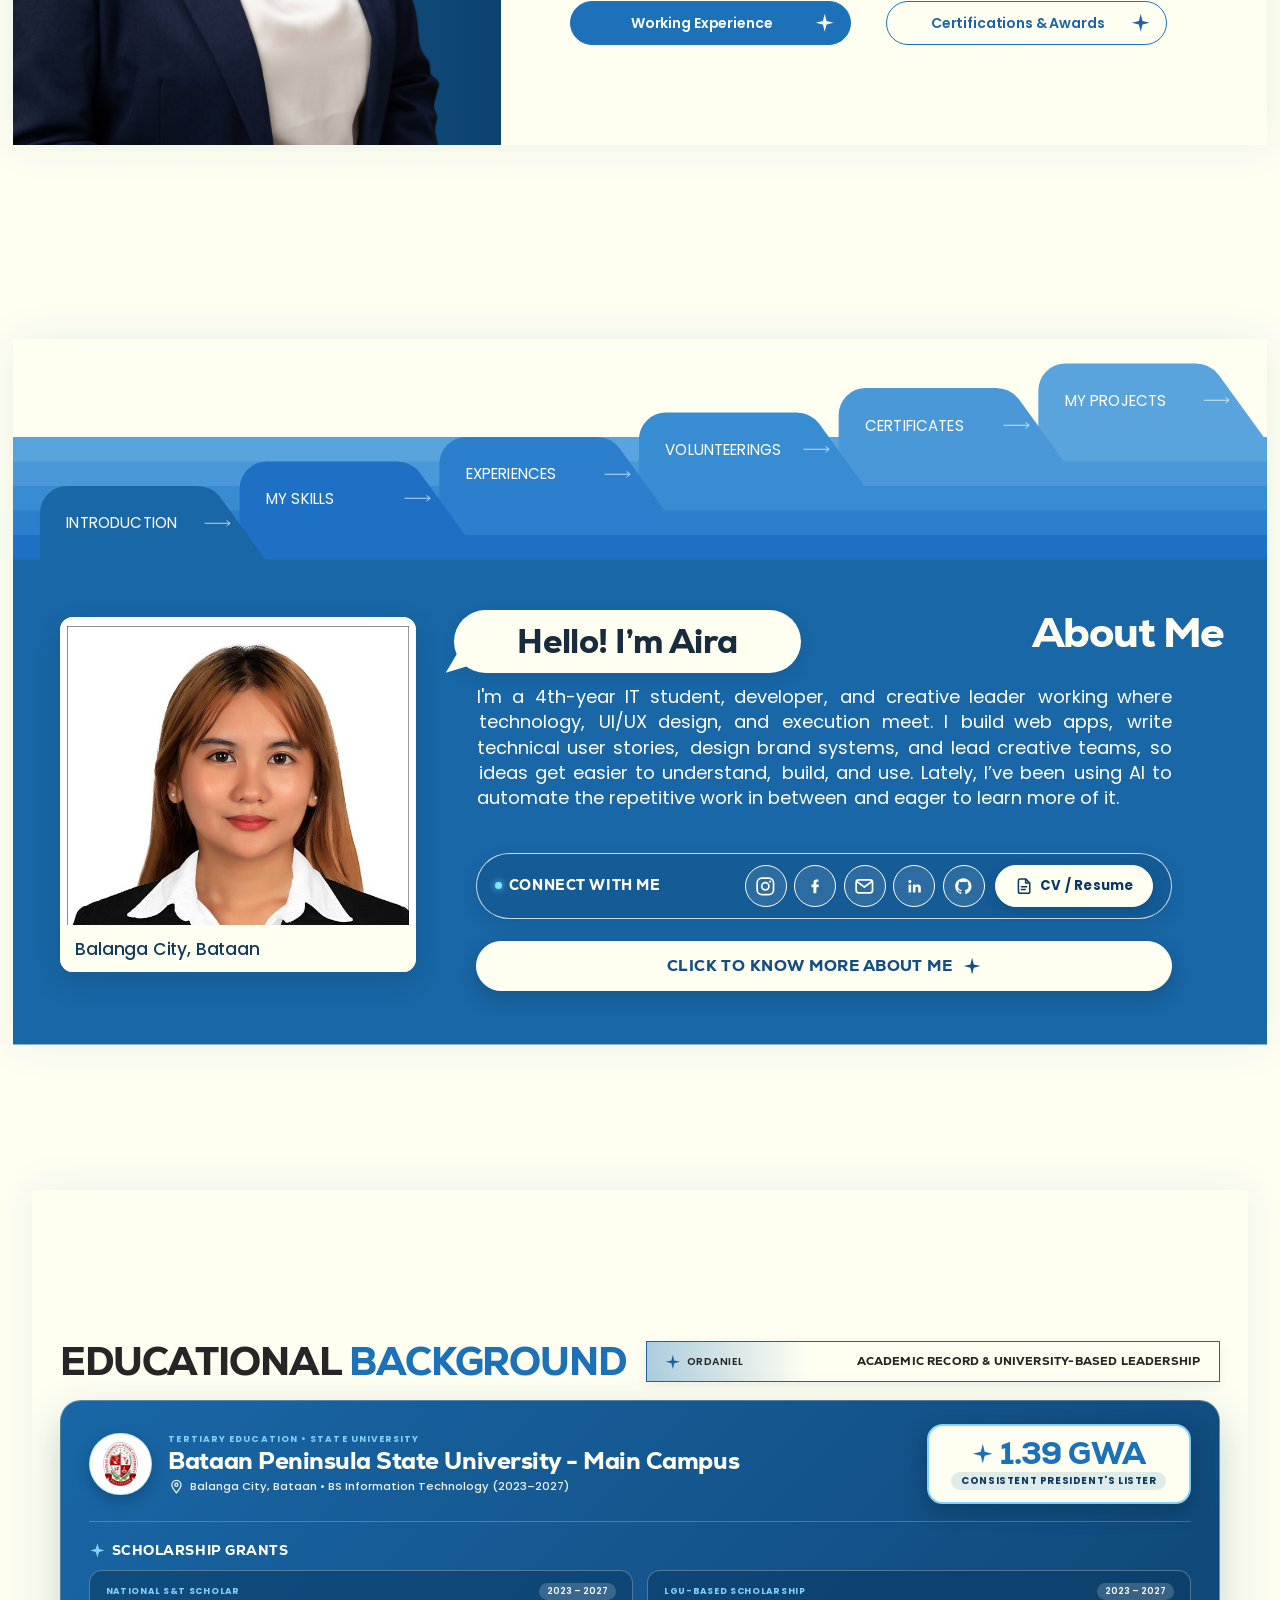
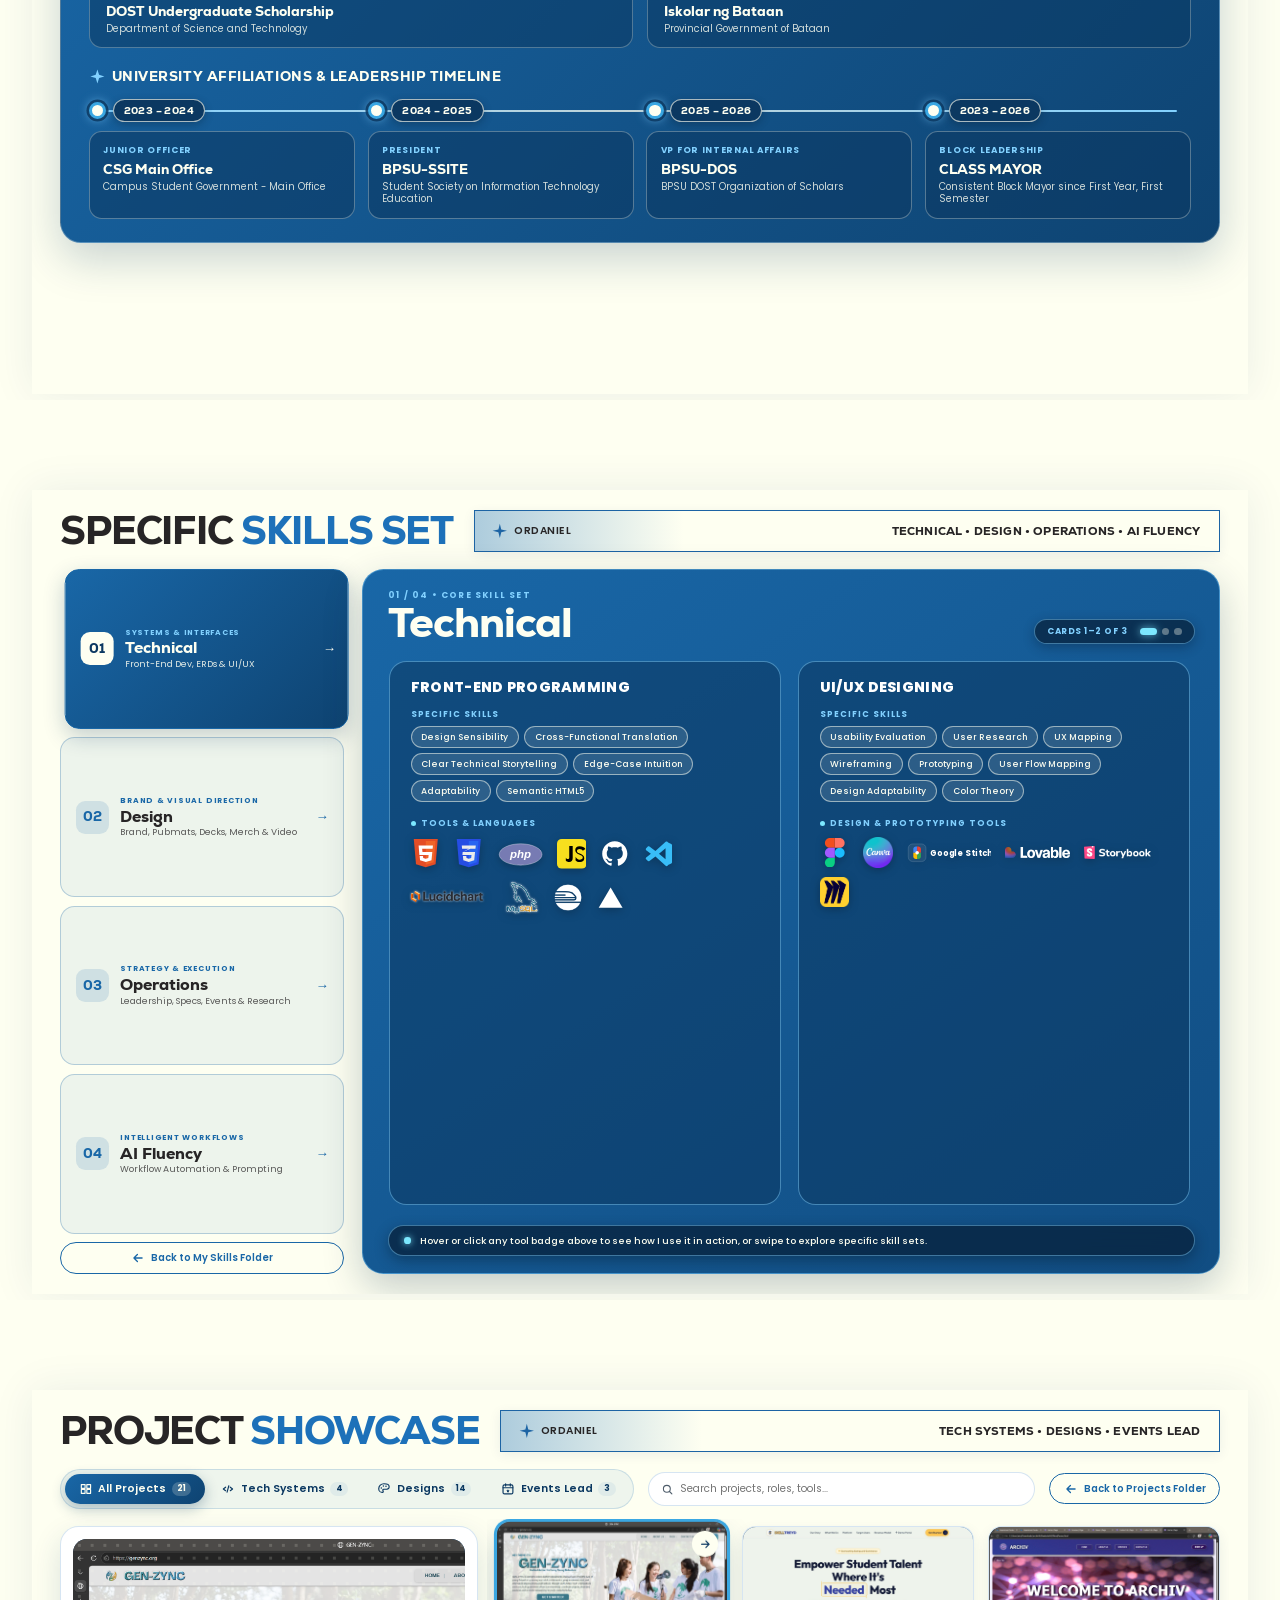
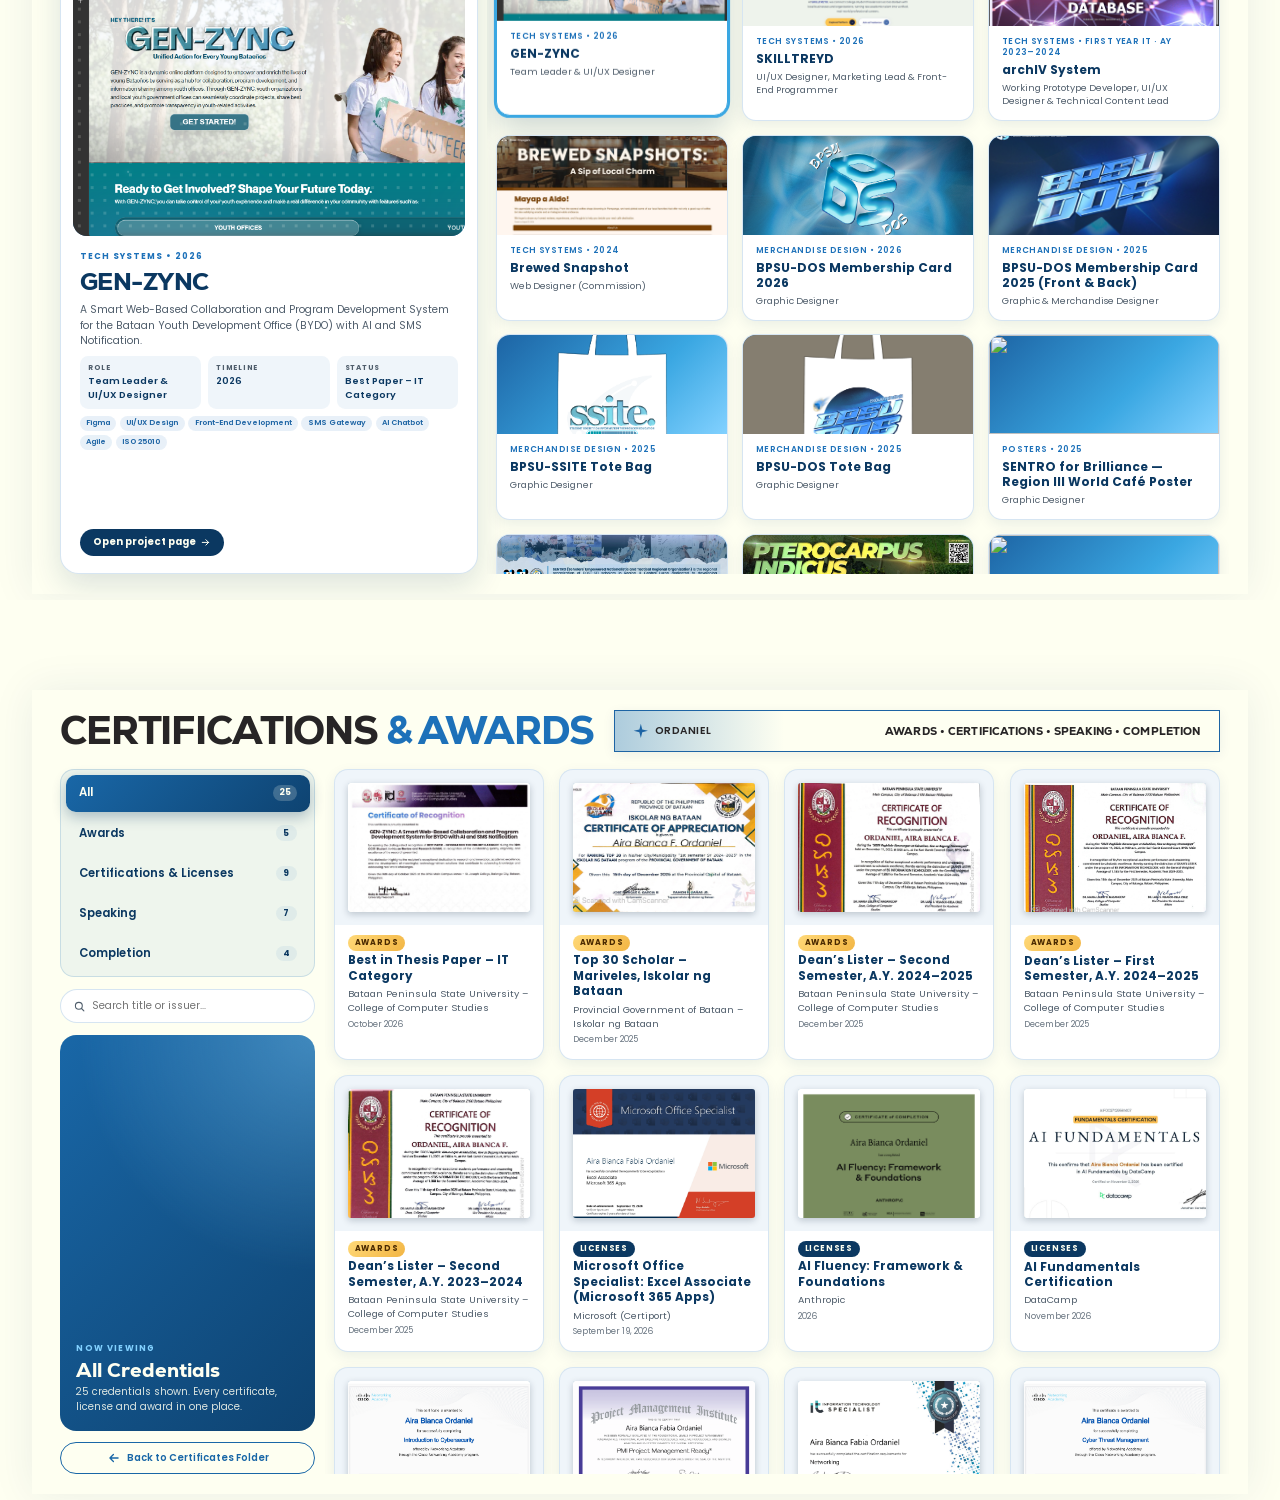
==== commit 15778e1d: "updated data" ====
--- a/index.html
+++ b/index.html
@@ -897,7 +897,7 @@
             </div>
 
             <!-- ==============================================================
-                 EXPERIENCES FOLDER FOREGROUND (Working / Volunteering / Freelancing)
+                 EXPERIENCES FOLDER FOREGROUND (3 Interactive Tracks: Working / Organization / Freelancing)
                  ============================================================== -->
             <div class="folder-tab-content experiences-folder-content" id="experiencesFolderContent"
                 data-folder-panel="experiences" aria-hidden="true">
@@ -911,21 +911,30 @@
                                     <path d="M12 1L14.2 9.8L23 12L14.2 14.2L12 23L9.8 14.2L1 12L9.8 9.8L12 1Z"
                                         fill="currentColor" />
                                 </svg>
-                                <span id="experiencesKicker">3 TRACKS</span>
+                                <span id="experiencesKicker">3 TRACKS • 7 MILESTONES</span>
                             </span>
                         </div>
                         <div class="exp-topbar-side">
-                            <!-- Ongoing highlight (filled from ONGOING_EXPERIENCE data) -->
-                            <div class="exp-ongoing" id="expOngoing" hidden></div>
-                            <p class="exp-hint">Click any experience to open full dossier ↗</p>
+                            <div class="exp-topbar-capsules">
+                                <!-- Interactive Ongoing Hackathon Live Capsule -->
+                                <button type="button" class="exp-ongoing" id="expOngoing" aria-haspopup="dialog"
+                                    aria-expanded="false" title="Click to view live hackathon status, pitching details &amp; roadmap" hidden></button>
+                                <!-- Interactive Active Upskilling Capsule (Opens Modal) -->
+                                <button type="button" class="exp-upskill-capsule" id="expUpskill" aria-haspopup="dialog"
+                                    aria-expanded="false" title="Click to view active 7TI AI-Trained Executive Assistant upskilling details &amp; curriculum">
+                                    <span class="exp-upskill-status"><span class="exp-upskill-spark">⚡</span> Upskilling</span>
+                                    <span class="exp-upskill-text">
+                                        <strong>7TI AI Executive Assistant</strong>
+                                        <span>Certification · In Progress ↗</span>
+                                    </span>
+                                </button>
+                            </div>
+                            <p class="exp-hint">Click any card to open full roadmaps &amp; milestones ↗</p>
                         </div>
                     </div>
 
-                    <!-- Interactive Track Filters -->
-                    <div class="exp-filter-bar" id="expFilterBar" role="tablist" aria-label="Experience tracks"></div>
-
-                    <!-- Interactive Cards Grid (filled dynamically from EXPERIENCES_DATA) -->
-                    <div class="exp-panels exp-deck" id="expPanels" role="region" aria-label="Experience cards"></div>
+                    <!-- Exactly Three Interactive Track Cards: Working / Organization / Freelancing -->
+                    <div class="exp-tracks-container" id="expPanels" role="region" aria-label="3 Experience tracks"></div>
                 </div>
             </div>
 
@@ -1669,15 +1678,13 @@
                                             </div>
 
                                             <!-- 4. JavaScript -->
-                                            <div class="tech-badge-icon tech-badge-icon--shield"
+                                            <div class="tech-badge-icon tech-badge-icon--square"
                                                 data-tool-note="JavaScript — Interactive UI states, DOM logic & dynamic web apps"
                                                 title="JavaScript">
-                                                <svg viewBox="0 0 64 72" fill="none" xmlns="http://www.w3.org/2000/svg">
-                                                    <path d="M6 4H58L53.2 58.5L32 65L10.8 58.5L6 4Z" fill="#E5A228" />
-                                                    <path d="M32 8.5H53.1L49.1 54.4L32 59.6V8.5Z" fill="#F1BF26" />
-                                                    <path
-                                                        d="M17.5 18H46.5L45.8 25.2H24.6L25.2 32.2H45.1L43.5 50.2L32 53.8L20.5 50.2L19.6 40.5H26.8L27.3 45.2L32 46.8L36.8 45.2L37.5 38.8H18.6L17.5 18Z"
-                                                        fill="#FFFFFF" />
+                                                <svg viewBox="0 0 64 64" fill="none" xmlns="http://www.w3.org/2000/svg">
+                                                    <rect width="64" height="64" rx="10" fill="#F7DF1E" />
+                                                    <path d="M19 46.5C20.5 48.5 23 49.8 26.5 49.8C31 49.8 34 47 34 41V15H26.5V40.5C26.5 42.5 25.2 43.5 23.2 43.5C21.2 43.5 20.2 42.5 19.2 40.5L19 46.5Z" fill="#000000" />
+                                                    <path d="M40 45.8C41.8 48.5 45.2 49.8 50 49.8C55.5 49.8 59 46.8 59 41.5C59 36.5 55.5 34 50.5 32L48 31C44.5 29.5 43.2 28.2 43.2 25.8C43.2 23.2 45.5 21.5 49 21.5C52.2 21.5 54.5 23 56 25.5L61.5 21.5C59.2 17.5 54.8 15.5 49 15.5C43 15.5 39.5 18.8 39.5 23.8C39.5 29 43 31.5 47.8 33.5L50.2 34.5C54 36 55.8 37.5 55.8 40.2C55.8 43 53 44.8 49 44.8C44.8 44.8 42 42.2 40.5 38.5L40 45.8Z" fill="#000000" />
                                                 </svg>
                                             </div>
 
@@ -2729,7 +2736,7 @@
                         </svg>
                         <span>ORDANIEL</span>
                     </div>
-                    <span class="edu-banner-headline">AWARDS • CERTIFICATIONS &amp; LICENSES • SPEAKING • COMPLETION</span>
+                    <span class="edu-banner-headline">AWARDS • CERTIFICATIONS • SPEAKING • COMPLETION</span>
                 </div>
             </div>
 
@@ -2787,6 +2794,18 @@
         <div class="cert-lightbox" id="certLightbox" aria-hidden="true" role="dialog" aria-label="Certificate preview">
             <div class="cert-lightbox-backdrop" data-close-lightbox></div>
             <div class="cert-lightbox-panel" id="certLightboxPanel"></div>
+        </div>
+
+        <!-- Ongoing Experience Live Spotlight Modal -->
+        <div class="exp-modal" id="expOngoingModal" aria-hidden="true" role="dialog" aria-labelledby="expModalTitle">
+            <div class="exp-modal-backdrop" id="expModalBackdrop" aria-label="Close modal"></div>
+            <div class="exp-modal-panel" id="expModalPanel"></div>
+        </div>
+
+        <!-- 7TI Upskilling Live Spotlight Modal -->
+        <div class="exp-modal" id="expUpskillModal" aria-hidden="true" role="dialog" aria-labelledby="expUpskillModalTitle">
+            <div class="exp-modal-backdrop" id="expUpskillModalBackdrop" aria-label="Close modal"></div>
+            <div class="exp-modal-panel" id="expUpskillModalPanel"></div>
         </div>
     </section>
 
@@ -3471,6 +3490,26 @@
                 },
 
                 // ----- CERTIFICATIONS & LICENSES (DataCamp, AI Career Readiness, etc.) -----
+                {
+                    type: 'license',
+                    title: 'Microsoft Office Specialist: Excel Associate (Microsoft 365 Apps)',
+                    issuer: 'Microsoft (Certiport)',
+                    date: 'September 19, 2026',
+                    note: 'Certified Microsoft Office Specialist in Excel (Microsoft 365 Apps). Formally verified in professional spreadsheet management, formulas, data analysis, charts, and table architectures.',
+                    credentialId: 'w9SpW-H9Jm',
+                    url: 'https://verify.certiport.com',
+                    image: 'assets/Ordaniel_Excel Associate (Microsoft 365 Apps) _Certificate-1.jpg'
+                },
+                {
+                    type: 'license',
+                    title: 'AI Fluency: Framework & Foundations',
+                    issuer: 'Anthropic',
+                    date: '2026',
+                    note: 'Certificate of Completion presented to Aira Bianca Ordaniel for successfully completing the AI Fluency: Framework & Foundations credential by Anthropic in collaboration with UCC, Ringling College of Art + Design, and the Higher Education Authority.',
+                    credentialId: '',
+                    url: '',
+                    image: 'assets/ai-fluency-certificate.jpg'
+                },
                 {
                     type: 'license',
                     title: 'AI Fundamentals Certification',
@@ -3555,26 +3594,76 @@
                 },
                 {
                     type: 'speaking',
-                    title: 'Certificate of Appreciation – Guest Speaker',
-                    issuer: 'Tarlac State University – Association of DOST Scholars',
-                    date: '2025',
-                    note: 'Awarded in grateful appreciation for serving as Guest Speaker at the TSU-ADS Annual General Assembly 2025, sharing journeys on academic excellence and scholarship commitments.',
+                    title: 'Certificate of Appreciation – Guest Speaker, SSITE General Assembly 2026',
+                    issuer: 'Student Society on Information Technology Education (BPSU-SSITE)',
+                    date: 'February 12, 2026',
+                    note: 'Awarded to Ms. Aira Bianca Ordaniel in grateful appreciation of her invaluable contribution as guest speaker and for sharing knowledge, leadership insights, and career opportunities in Information Technology during "This is Four: General Assembly 2026" held at the 3/F Learning Commons, University Library, BPSU Main Campus.',
                     credentialId: '',
                     url: '',
-                    image: ''
+                    image: 'assets/events/SSITE General Assembly/General-Assembly-SSITE-Certificate.png'
                 },
                 {
                     type: 'speaking',
-                    title: 'Certificate of Appreciation – Resource Person & Panelist',
-                    issuer: 'Partner Scholar Chapters & Youth Summits',
-                    date: '2026',
-                    note: 'Awarded in recognition of valuable contribution as Resource Person and Panelist on youth-led initiatives, community project building, and digital media advocacy.',
+                    title: 'Certificate of Recognition – Guest Speaker, TSU-ADS General Assembly 2025',
+                    issuer: 'Tarlac State University – Association of DOST Scholars',
+                    date: 'October 18, 2025',
+                    note: 'Awarded to Aira Bianca F. Ordaniel for her attendance and service as Guest Speaker at the TSU-ADS General Assembly entitled "Like Ripples in Water, Every Act of Leadership Creates a Wave of Change" held at the College of Computer Studies AVR, TSU – San Isidro Campus, enhancing scholars’ leadership skills and community solutions.',
                     credentialId: '',
                     url: '',
-                    image: ''
+                    image: 'assets/TSU-General-Assembly-2025-cert.JPG'
                 },
+                {
+                    type: 'speaking',
+                    title: 'Certificate of Appreciation – Resource Speaker, FreshKO Orientation',
+                    issuer: 'Mergence of Innovative and Nurtured DOST Scholars (MINDS BulSU) – Bulacan State University',
+                    date: 'October 10, 2026',
+                    note: 'Awarded to Ms. Aira Bianca F. Ordaniel (Deputy Director for Internal Affairs, SENTRO) as esteemed guest and resource speaker during the FreshKO: Welcoming Freshmen DOST Scholar Orientation, held virtually via MS Teams on October 10, 2026.',
+                    credentialId: '',
+                    url: '',
+                    image: 'assets/MINDS - CERTIFICATE.jpg'
+                },
+                {
+                    type: 'speaking',
+                    title: 'Certificate of Appreciation – Creative Mentor, CREATEACH Program',
+                    issuer: 'DOST-SENTRO (Region III) × DOST-III',
+                    date: 'February 15, 2025',
+                    note: 'Presented to Aira Bianca Ordaniel in recognition of dedication and outstanding mentorship in the CREATEACH program, guiding and empowering SENTRO’s future creatives in training with knowledge and design inspiration.',
+                    credentialId: '',
+                    url: '',
+                    image: 'assets/Createch-Certificate.png'
+                },
+                {
+                    type: 'speaking',
+                    title: 'Certificate of Appreciation – Guest Speaker, Antikythera "Robo-Day" (RoboWeek 2026)',
+                    issuer: 'Antikythera: Technology and Astronomy Club (Robotics Club) – BNHS-SHS',
+                    date: 'February 27, 2026',
+                    note: 'Awarded to Aira Bianca Ordaniel in grateful recognition of invaluable contribution as Guest Speaker during Antikythera\'s "Robo-Day" organized by the Technology and Astronomy Club at Bataan National High School – Senior High School, delivering an inspiring presentation on robotics, innovation, and scientific exploration.',
+                    credentialId: '',
+                    url: '',
+                    image: 'assets/events/robotics club/roboweek-cert.JPG'
+                },
+                {
+                    type: 'speaking',
+                    title: 'Certificate of Appreciation – Event Facilitator, DOSsemble General Assembly 2024',
+                    issuer: 'Bataan Peninsula State University – DOST Organization of Scholars (BPSU-DOS)',
+                    date: 'March 9, 2024',
+                    note: 'Presented to Aira Bianca F. Ordaniel for valuable contribution and participation as facilitator during DOSsemble: The General Assembly for DOST Scholars of Bataan Peninsula State University on March 9, 2024.',
+                    credentialId: '',
+                    url: '',
+                    image: 'assets/DOSsemble_DOS-General-Assembly-2024.png'
+                },
 
                 // ----- COMPLETION -----
+                {
+                    type: 'completion',
+                    title: 'National Patriot Scholars Congress (NPSC) 2025',
+                    issuer: 'DOST – Science Education Institute (The Filipino Patriot Scholars Program)',
+                    date: 'September 5, 2025',
+                    note: 'Certificate of Participation awarded to Aira Bianca F. Ordaniel for active participation during the National Patriot Scholars Congress 2025 with the theme "Cultivating the Next Generation of Filipino Science Volunteers" at Dusit Thani Mactan, Lapu-Lapu City, Cebu.',
+                    credentialId: '',
+                    url: '',
+                    image: 'assets/NPSC-Certificate.jpg'
+                },
                 {
                     type: 'completion',
                     title: 'AI Career Readiness Training',
@@ -4092,37 +4181,55 @@
                             yearDisplay = parts.slice(1).join(' ');
                         }
                     }
+                    const projectTitle = it.event || it.title || it.role || '';
                     const role = it.role || it.tag || '';
-                    const eventOrg = it.org || it.event || '';
-                    const institution = it.institution || '';
-                    const summary = it.summary || it.desc || it.description || '';
-                    const location = it.place || it.location || '';
+                    const eventOrg = it.org || it.institution || '';
+
+                    // Clean Location, Time
+                    let loc = it.location || it.place || '';
+                    if (loc.includes('Balanga')) loc = 'Balanga City';
+                    else if (loc.includes('Cebu')) loc = 'Lapu-Lapu City, Cebu';
+                    else if (loc.includes('Tarlac')) loc = 'Tarlac City';
+                    else if (loc.includes(',')) loc = loc.split(',').slice(-2).join(', ').trim();
+
+                    let timeStr = '';
+                    if (it.month && it.year) {
+                        const mFull = it.month === 'AUG' ? 'August' : it.month === 'SEP' ? 'September' : it.month === 'OCT' ? 'October' : it.month === 'NOV' ? 'November' : it.month === 'DEC' ? 'December' : it.month === 'JAN' ? 'January' : it.month === 'FEB' ? 'February' : it.month === 'MAR' ? 'March' : it.month === 'APR' ? 'April' : it.month === 'MAY' ? 'May' : it.month === 'JUN' ? 'June' : it.month === 'JUL' ? 'July' : it.month;
+                        timeStr = `${mFull} ${it.year}`;
+                    } else if (it.date) {
+                        timeStr = it.date;
+                    } else if (it.year) {
+                        timeStr = it.year;
+                    }
+                    const locTime = [loc, timeStr].filter(Boolean).join(', ');
+
                     const photoCount = (it.photos && it.photos.length) || 0;
                     const proofCount = (it.proofs && it.proofs.length) || 0;
                     const hasCert = Boolean(it.certificate);
 
                     return `
                     <a class="vol-ticket" style="--j:${j}" href="volunteer.html?id=${encodeURIComponent(it.id)}" data-vol-id="${escapeHtml(it.id)}"
-                        aria-label="${escapeHtml(role)} — ${escapeHtml(eventOrg)}: view role, certificate and photos">
+                        aria-label="${escapeHtml(projectTitle)} — ${escapeHtml(eventOrg)}: view role, certificate and photos">
                         <div class="vol-ticket-stub">
                             <span class="vol-ticket-month">${escapeHtml(monthDisplay)}</span>
                             <span class="vol-ticket-year">${escapeHtml(yearDisplay)}</span>
                             <span class="vol-ticket-barcode" aria-hidden="true"></span>
                         </div>
                         <div class="vol-ticket-main">
-                            <span class="vol-ticket-no">${escapeHtml(sec.title || sec.short || sec.label)} • Entry ${pad2(j + 1)} ${sampleChip(it)}</span>
-                            <strong class="vol-ticket-role">${escapeHtml(role)}</strong>
+                            <div class="vol-ticket-topline">
+                                <span class="vol-ticket-no">${escapeHtml(sec.title || sec.short || sec.label)} • Entry ${pad2(j + 1)} ${sampleChip(it)}</span>
+                                ${role ? `<span class="vol-ticket-role-pill">${escapeHtml(role)}</span>` : ''}
+                            </div>
+                            <strong class="vol-ticket-role">${escapeHtml(projectTitle)}</strong>
                             <span class="vol-ticket-org">${escapeHtml(eventOrg)}</span>
-                            ${institution ? `<span class="vol-ticket-inst" style="font-size:0.73cqw;color:var(--cp-muted,#4a6b82);font-weight:500;">${escapeHtml(institution)}</span>` : ''}
-                            ${summary ? `<p class="vol-ticket-summary">${escapeHtml(summary)}</p>` : ''}
+                            ${locTime ? `<span class="vol-ticket-loctime"><svg viewBox="0 0 24 24" fill="none" width="11" height="11" stroke="currentColor" stroke-width="2.2" aria-hidden="true"><path d="M12 21C16 16.5 19 12.5 19 8.5C19 4.9 15.9 2 12 2C8.1 2 5 4.9 5 8.5C5 12.5 8 16.5 12 21Z"/><circle cx="12" cy="8.5" r="2.5"/></svg> ${escapeHtml(locTime)}</span>` : ''}
                             ${(hasCert || photoCount || proofCount) ? `
                             <span class="vol-ticket-badges">
                                 ${hasCert ? `<span class="vol-ticket-badge"><svg viewBox="0 0 24 24" fill="none" width="10" height="10" stroke="currentColor" stroke-width="2.2"><circle cx="12" cy="9" r="6"/><path d="M9 14.5L7 21L12 18.5L17 21L15 14.5"/></svg> Certificate</span>` : ''}
                                 ${photoCount ? `<span class="vol-ticket-badge"><svg viewBox="0 0 24 24" fill="none" width="10" height="10" stroke="currentColor" stroke-width="2.2"><rect x="3" y="5" width="18" height="14" rx="2"/><circle cx="8.5" cy="10" r="1.5"/><path d="M21 15L16 10L5 21"/></svg> ${photoCount} Photos</span>` : ''}
-                                ${proofCount ? `<span class="vol-ticket-badge"><svg viewBox="0 0 24 24" fill="none" width="10" height="10" stroke="currentColor" stroke-width="2.2"><rect x="3" y="5" width="18" height="14" rx="2"/><path d="M3 7L12 13L21 7"/></svg> Letter &amp; Proofs</span>` : ''}
+                                ${proofCount ? `<span class="vol-ticket-badge"><svg viewBox="0 0 24 24" fill="none" width="10" height="10" stroke="currentColor" stroke-width="2.2"><rect x="3" y="5" width="18" height="14" rx="2"/><path d="M3 7L12 13L21 7"/></svg> Letters</span>` : ''}
                             </span>` : ''}
                             <span class="vol-ticket-foot">
-                                ${location ? `<em>${escapeHtml(location)}</em>` : ''}
                                 ${it.hours ? `<em>${escapeHtml(it.hours)}</em>` : ''}
                                 <span class="vol-ticket-go">View proofs ${arrowIcon}</span>
                             </span>
@@ -4219,129 +4326,437 @@
             window.addEventListener('hashchange', handleHashFolderNavigation);
 
             // ✏️ Ongoing / upcoming highlight shown at the top of the Experiences folder.
-            //    The status flips to "Completed" automatically after the end date.
+            //    Interactive Live Hackathon Spotlight Card & Modal
             const ONGOING_EXPERIENCE = {
-                title: 'DOST GATES GeoHackathon',
-                role: 'Pitching',
+                title: 'DOST GATES GeoHackathon 2026',
+                shortTitle: 'DOST GATES GeoHackathon',
+                role: 'Pitching Finalist',
                 dateLabel: 'Nov 9–10, 2026',
-                end: '2026-11-10T23:59:59'
+                organizer: 'Department of Science and Technology (DOST) — GATES',
+                domain: 'Geospatial AI & Spatial Data Modeling',
+                theme: 'Geospatial Assessment and Technologies for Emerging Solutions',
+                end: '2026-11-10T23:59:59',
+                summary: 'Advancing through the national pitching stage, defending geospatial prototypes, spatial analytics models, and community resilience technologies before DOST technical specialists.',
+                pipeline: [
+                    { step: '01', title: 'Ideation & Spatial Problem Formulation', tag: 'Completed', status: 'done', desc: 'Formulated geospatial problem frameworks addressing regional resource access and disaster mitigation.' },
+                    { step: '02', title: 'Data Preprocessing & Prototype Build', tag: 'Completed', status: 'done', desc: 'Constructed spatial data pipelines, interactive map layers, and working functional prototypes.' },
+                    { step: '03', title: 'Live Pitching & Technical Defense', tag: 'Active Now', status: 'active', desc: 'Delivering the featured pitch presentation, live system demo, and architecture defense before the DOST technical panel.' },
+                    { step: '04', title: 'National Deliberation & Awarding', tag: 'Upcoming', status: 'upcoming', desc: 'Final scoring, judges deliberation, and recognition ceremony for top national geospatial innovations.' }
+                ],
+                highlights: [
+                    { label: 'Geospatial Analytics', text: 'Real-time spatial data layers visualizing community vulnerability & resource allocation' },
+                    { label: 'Functional Prototype', text: 'Deployable computing interface powered by modern web architecture & geospatial APIs' },
+                    { label: 'National Defense', text: 'Pitching system viability, scalability, and civic impact for Philippine communities' }
+                ]
             };
 
             (() => {
                 const box = document.getElementById('expOngoing');
+                const modal = document.getElementById('expOngoingModal');
+                const modalBackdrop = document.getElementById('expModalBackdrop');
+                const modalPanel = document.getElementById('expModalPanel');
                 const ev = ONGOING_EXPERIENCE;
                 if (!box || !ev) return;
+
                 const done = Date.now() > new Date(ev.end).getTime();
                 box.classList.toggle('is-done', done);
                 box.innerHTML = `
-                    <span class="exp-ongoing-status"><span class="exp-ongoing-dot" aria-hidden="true"></span>${done ? 'Completed' : 'Ongoing'}</span>
+                    <span class="exp-ongoing-status">
+                        <span class="exp-ongoing-dot" aria-hidden="true"></span>
+                        ${done ? 'Completed' : 'Ongoing'}
+                    </span>
                     <span class="exp-ongoing-text">
-                        <strong>${escapeHtml(ev.title)}</strong>
+                        <strong>${escapeHtml(ev.shortTitle)}</strong>
                         <span>${escapeHtml(ev.role)} · ${escapeHtml(ev.dateLabel)}</span>
+                    </span>
+                    <span class="exp-ongoing-cue" aria-hidden="true">
+                        Live Stage
+                        <svg viewBox="0 0 24 24" fill="none" width="10" height="10" stroke="currentColor" stroke-width="2.6" stroke-linecap="round" stroke-linejoin="round">
+                            <path d="M7 17L17 7M17 7H7M17 7V17"/>
+                        </svg>
                     </span>`;
                 box.hidden = false;
+
+                if (!modal || !modalPanel) return;
+
+                const renderModal = () => {
+                    modalPanel.innerHTML = `
+                        <div class="exp-modal-head">
+                            <span class="exp-modal-live-badge">
+                                <span class="exp-ongoing-dot" aria-hidden="true"></span>
+                                ${done ? 'Completed Milestone' : 'Live National Hackathon'}
+                            </span>
+                            <button type="button" class="exp-modal-close-btn" id="expModalCloseBtn" aria-label="Close dialog">
+                                <svg viewBox="0 0 24 24" fill="none" width="16" height="16" stroke="currentColor" stroke-width="2.4" stroke-linecap="round">
+                                    <path d="M18 6L6 18M6 6L18 18"/>
+                                </svg>
+                            </button>
+                        </div>
+
+                        <h2 class="exp-modal-title" id="expModalTitle">${escapeHtml(ev.title)}</h2>
+                        <p class="exp-modal-sub">${escapeHtml(ev.organizer)} · ${escapeHtml(ev.theme)}</p>
+
+                        <div class="exp-modal-highlight-card">
+                            <div>
+                                <span class="exp-modal-stat-label">Milestone Status</span>
+                                <span class="exp-modal-stat-val" style="color:#22C55E; display:inline-flex; align-items:center; gap:6px;">
+                                    <span class="exp-ongoing-dot" style="width:7px;height:7px;"></span>
+                                    ${done ? 'Completed' : 'Pitching Stage (Live)'}
+                                </span>
+                            </div>
+                            <div>
+                                <span class="exp-modal-stat-label">Role &amp; Track</span>
+                                <span class="exp-modal-stat-val">${escapeHtml(ev.role)}</span>
+                            </div>
+                            <div>
+                                <span class="exp-modal-stat-label">Schedule</span>
+                                <span class="exp-modal-stat-val">${escapeHtml(ev.dateLabel)}</span>
+                            </div>
+                            <div>
+                                <span class="exp-modal-stat-label">Technical Domain</span>
+                                <span class="exp-modal-stat-val">${escapeHtml(ev.domain)}</span>
+                            </div>
+                        </div>
+
+                        <h3 class="exp-modal-section-h">
+                            <svg viewBox="0 0 24 24" fill="none" width="15" height="15" stroke="currentColor" stroke-width="2.2" stroke-linecap="round" stroke-linejoin="round">
+                                <circle cx="12" cy="12" r="10"/><polyline points="12 6 12 12 16 14"/>
+                            </svg>
+                            Live Pitching Pipeline &amp; Progression
+                        </h3>
+
+                        <div class="exp-modal-pipeline">
+                            ${ev.pipeline.map(st => `
+                            <div class="exp-modal-step ${st.status === 'active' ? 'is-active' : ''} ${st.status === 'done' ? 'is-done' : ''}">
+                                <span class="exp-modal-step-badge">${st.status === 'done' ? '✓' : st.step}</span>
+                                <div class="exp-modal-step-info">
+                                    <div class="exp-modal-step-title">
+                                        <span>${escapeHtml(st.title)}</span>
+                                        <span class="exp-modal-step-tag">${escapeHtml(st.tag)}</span>
+                                    </div>
+                                    <p class="exp-modal-step-desc">${escapeHtml(st.desc)}</p>
+                                </div>
+                            </div>`).join('')}
+                        </div>
+
+                        <h3 class="exp-modal-section-h">
+                            <svg viewBox="0 0 24 24" fill="none" width="15" height="15" stroke="currentColor" stroke-width="2.2" stroke-linecap="round" stroke-linejoin="round">
+                                <path d="M12 2L2 7L12 12L22 7L12 2Z"/><path d="M2 17L12 22L22 17"/><path d="M2 12L12 17L22 12"/>
+                            </svg>
+                            Key Innovations Under Evaluation
+                        </h3>
+
+                        <div class="exp-modal-pipeline" style="margin-bottom:20px;">
+                            ${ev.highlights.map(h => `
+                            <div class="exp-modal-step" style="background:rgba(29,113,185,0.03);">
+                                <span class="exp-modal-step-badge" style="background:rgba(29,113,185,0.1);color:#1D71B9;">★</span>
+                                <div class="exp-modal-step-info">
+                                    <div class="exp-modal-step-title">${escapeHtml(h.label)}</div>
+                                    <p class="exp-modal-step-desc">${escapeHtml(h.text)}</p>
+                                </div>
+                            </div>`).join('')}
+                        </div>
+
+                        <div class="exp-modal-footer">
+                            <button type="button" class="exp-modal-cancel-btn" id="expModalDismissBtn">Close</button>
+                            <a href="#volunteerings-dost" class="exp-modal-link-btn" id="expModalDostLink">
+                                <span>Explore DOST Involvements</span>
+                                <svg viewBox="0 0 24 24" fill="none" width="14" height="14" stroke="currentColor" stroke-width="2.2" stroke-linecap="round" stroke-linejoin="round">
+                                    <path d="M5 12H19M19 12L13 6M19 12L13 18"/>
+                                </svg>
+                            </a>
+                        </div>
+                    `;
+
+                    document.getElementById('expModalCloseBtn')?.addEventListener('click', closeModal);
+                    document.getElementById('expModalDismissBtn')?.addEventListener('click', closeModal);
+                    document.getElementById('expModalDostLink')?.addEventListener('click', () => {
+                        closeModal();
+                    });
+                };
+
+                const openModal = () => {
+                    renderModal();
+                    modal.classList.add('is-open');
+                    modal.setAttribute('aria-hidden', 'false');
+                    box.setAttribute('aria-expanded', 'true');
+                    document.body.style.overflow = 'hidden';
+                };
+
+                const closeModal = () => {
+                    modal.classList.remove('is-open');
+                    modal.setAttribute('aria-hidden', 'true');
+                    box.setAttribute('aria-expanded', 'false');
+                    document.body.style.overflow = '';
+                };
+
+                box.addEventListener('click', openModal);
+                modalBackdrop.addEventListener('click', closeModal);
+
+                document.addEventListener('keydown', (e) => {
+                    if (e.key === 'Escape' && modal.classList.contains('is-open')) {
+                        closeModal();
+                    }
+                });
             })();
 
-            // ---------- EXPERIENCES FOLDER (Interactive Deck + Dossier Bridge) ----------
+            // ---------- 7TI UPSKILLING SPOTLIGHT MODAL (Interactive Active Learning) ----------
+            (() => {
+                const triggerBtn = document.getElementById('expUpskill');
+                const modal = document.getElementById('expUpskillModal');
+                const modalBackdrop = document.getElementById('expUpskillModalBackdrop');
+                const modalPanel = document.getElementById('expUpskillModalPanel');
+                if (!triggerBtn || !modal || !modalPanel) return;
+
+                const upskillingData = {
+                    title: "AI-Trained Executive Assistant Certification",
+                    academy: "7Trained Inc. (7TI)",
+                    cohort: "Active Cohort (Nov 2026 – Present)",
+                    status: "In Progress · Actively Upskilling",
+                    domain: "Generative AI · Autonomous Executive Operations",
+                    focus: "Autonomous Workflows, C-Suite Prompt Engineering & Calendar/Inbox Orchestration",
+                    modules: [
+                        {
+                            step: "01",
+                            title: "Generative AI Foundations & C-Suite Briefings",
+                            tag: "Completed",
+                            status: "done",
+                            desc: "Deep research synthesis, executive summaries, and prompt engineering with ChatGPT, Claude, and modern LLMs to accelerate decision cycles."
+                        },
+                        {
+                            step: "02",
+                            title: "Autonomous Workflow Orchestration & Calendar Optimization",
+                            tag: "Active Module",
+                            status: "active",
+                            desc: "Smart inbox triage, proactive calendar deconfliction, async communication workflows, and executive travel/logistics coordination."
+                        },
+                        {
+                            step: "03",
+                            title: "Executive Document Automation & Toolchains",
+                            tag: "Upcoming",
+                            status: "next",
+                            desc: "Google Workspace automation, Notion AI systems, confidential memo templates, and end-to-end task delegation pipelines."
+                        },
+                        {
+                            step: "04",
+                            title: "Capstone Simulation & Official EA Credential",
+                            tag: "Final Milestone",
+                            status: "next",
+                            desc: "Comprehensive simulated high-stakes executive scenarios, tooling audit, and formal certification as an AI-Trained Executive Assistant."
+                        }
+                    ],
+                    highlights: [
+                        {
+                            label: "AI-Leveraged Executive Productivity",
+                            text: "Applying custom GPT prompts and autonomous agents to compress multi-hour administrative and research tasks into minutes."
+                        },
+                        {
+                            label: "Asynchronous Operational Cadence",
+                            text: "Engineering proactive status dashboards, clean briefing decks, and structured documentation for distributed and remote leadership teams."
+                        },
+                        {
+                            label: "C-Level Discretion & Confidentiality",
+                            text: "Strict adherence to data privacy, ethical AI guidelines, and corporate information security for sensitive business operations."
+                        }
+                    ]
+                };
+
+                const renderModal = () => {
+                    const u = upskillingData;
+                    modalPanel.innerHTML = `
+                        <div class="exp-modal-head">
+                            <span class="exp-modal-live-badge" style="background:rgba(217,119,6,0.12); color:#B45309; border-color:rgba(217,119,6,0.3);">
+                                <span class="exp-upskill-spark" style="font-size:12px;">⚡</span>
+                                Active Professional Upskilling
+                            </span>
+                            <button type="button" class="exp-modal-close-btn" id="expUpskillCloseBtn" aria-label="Close dialog">
+                                <svg viewBox="0 0 24 24" fill="none" width="16" height="16" stroke="currentColor" stroke-width="2.4" stroke-linecap="round">
+                                    <path d="M18 6L6 18M6 6L18 18"/>
+                                </svg>
+                            </button>
+                        </div>
+
+                        <h2 class="exp-modal-title" id="expUpskillModalTitle">${escapeHtml(u.title)}</h2>
+                        <p class="exp-modal-sub">${escapeHtml(u.academy)} · ${escapeHtml(u.focus)}</p>
+
+                        <div class="exp-modal-highlight-card" style="border-left: 3px solid #D97706; background: linear-gradient(135deg, rgba(217,119,6,0.05) 0%, rgba(245,158,11,0.02) 100%);">
+                            <div>
+                                <span class="exp-modal-stat-label">Certification Status</span>
+                                <span class="exp-modal-stat-val" style="color:#B45309; display:inline-flex; align-items:center; gap:6px;">
+                                    <span class="exp-upskill-spark" style="font-size:11px;">⚡</span>
+                                    ${escapeHtml(u.status)}
+                                </span>
+                            </div>
+                            <div>
+                                <span class="exp-modal-stat-label">Training Academy</span>
+                                <span class="exp-modal-stat-val">${escapeHtml(u.academy)}</span>
+                            </div>
+                            <div>
+                                <span class="exp-modal-stat-label">Cohort &amp; Timeline</span>
+                                <span class="exp-modal-stat-val">${escapeHtml(u.cohort)}</span>
+                            </div>
+                            <div>
+                                <span class="exp-modal-stat-label">Core Competency Domain</span>
+                                <span class="exp-modal-stat-val">${escapeHtml(u.domain)}</span>
+                            </div>
+                        </div>
+
+                        <h3 class="exp-modal-section-h">
+                            <svg viewBox="0 0 24 24" fill="none" width="15" height="15" stroke="#D97706" stroke-width="2.2" stroke-linecap="round" stroke-linejoin="round">
+                                <path d="M14 2H6a2 2 0 0 0-2 2v16a2 2 0 0 0 2 2h12a2 2 0 0 0 2-2V8z"></path>
+                                <polyline points="14 2 14 8 20 8"></polyline>
+                                <line x1="16" y1="13" x2="8" y2="13"></line>
+                                <line x1="16" y1="17" x2="8" y2="17"></line>
+                                <polyline points="10 9 9 9 8 9"></polyline>
+                            </svg>
+                            Curriculum Pipeline &amp; Key Modules
+                        </h3>
+
+                        <div class="exp-modal-pipeline">
+                            ${u.modules.map(m => `
+                            <div class="exp-modal-step ${m.status === 'active' ? 'is-active' : ''} ${m.status === 'done' ? 'is-done' : ''}">
+                                <span class="exp-modal-step-badge" ${m.status === 'active' ? 'style="background:#D97706; color:#fff;"' : (m.status === 'done' ? 'style="background:rgba(34,197,94,0.15); color:#15803D;"' : '')}>${m.status === 'done' ? '✓' : m.step}</span>
+                                <div class="exp-modal-step-info">
+                                    <div class="exp-modal-step-title">
+                                        <span>${escapeHtml(m.title)}</span>
+                                        <span class="exp-modal-step-tag" ${m.status === 'active' ? 'style="background:rgba(217,119,6,0.15); color:#B45309; border-color:rgba(217,119,6,0.3);"' : ''}>${escapeHtml(m.tag)}</span>
+                                    </div>
+                                    <p class="exp-modal-step-desc">${escapeHtml(m.desc)}</p>
+                                </div>
+                            </div>`).join('')}
+                        </div>
+
+                        <h3 class="exp-modal-section-h">
+                            <svg viewBox="0 0 24 24" fill="none" width="15" height="15" stroke="#D97706" stroke-width="2.2" stroke-linecap="round" stroke-linejoin="round">
+                                <polygon points="12 2 15.09 8.26 22 9.27 17 14.14 18.18 21.02 12 17.77 5.82 21.02 7 14.14 2 9.27 8.91 8.26 12 2"></polygon>
+                            </svg>
+                            Executive Assistant Capabilities
+                        </h3>
+
+                        <div class="exp-modal-pipeline" style="margin-bottom:20px;">
+                            ${u.highlights.map(h => `
+                            <div class="exp-modal-step" style="background:rgba(217,119,6,0.03);">
+                                <span class="exp-modal-step-badge" style="background:rgba(217,119,6,0.12); color:#B45309;">⚡</span>
+                                <div class="exp-modal-step-info">
+                                    <div class="exp-modal-step-title">${escapeHtml(h.label)}</div>
+                                    <p class="exp-modal-step-desc">${escapeHtml(h.text)}</p>
+                                </div>
+                            </div>`).join('')}
+                        </div>
+
+                        <div class="exp-modal-footer">
+                            <button type="button" class="exp-modal-cancel-btn" id="expUpskillDismissBtn">Close</button>
+                            <a href="experience.html?track=working" class="exp-modal-link-btn" style="background:linear-gradient(135deg, #D97706 0%, #B45309 100%);">
+                                <span>Explore Working Experience Track</span>
+                                <svg viewBox="0 0 24 24" fill="none" width="14" height="14" stroke="currentColor" stroke-width="2.2" stroke-linecap="round" stroke-linejoin="round">
+                                    <path d="M5 12H19M19 12L13 6M19 12L13 18"/>
+                                </svg>
+                            </a>
+                        </div>
+                    `;
+
+                    document.getElementById('expUpskillCloseBtn')?.addEventListener('click', closeModal);
+                    document.getElementById('expUpskillDismissBtn')?.addEventListener('click', closeModal);
+                };
+
+                const openModal = () => {
+                    renderModal();
+                    modal.classList.add('is-open');
+                    modal.setAttribute('aria-hidden', 'false');
+                    triggerBtn.setAttribute('aria-expanded', 'true');
+                    document.body.style.overflow = 'hidden';
+                };
+
+                const closeModal = () => {
+                    modal.classList.remove('is-open');
+                    modal.setAttribute('aria-hidden', 'true');
+                    triggerBtn.setAttribute('aria-expanded', 'false');
+                    document.body.style.overflow = '';
+                };
+
+                triggerBtn.addEventListener('click', openModal);
+                modalBackdrop.addEventListener('click', closeModal);
+
+                document.addEventListener('keydown', (e) => {
+                    if (e.key === 'Escape' && modal.classList.contains('is-open')) {
+                        closeModal();
+                    }
+                });
+            })();
+
+            // ---------- EXPERIENCES FOLDER (3 Creative Interactive Track Cards) ----------
             const experiencesPreview = (() => {
                 const wrap = document.getElementById('expPanels');
-                const filterBar = document.getElementById('expFilterBar');
                 const kicker = document.getElementById('experiencesKicker');
                 if (!wrap) return { replay() { } };
 
-                const experiences = window.EXPERIENCES_DATA || [];
-                let currentTrack = 'all';
-
-                const total = experiences.length;
-                const workingCount = experiences.filter(e => e.track === 'working').length;
-                const volCount = experiences.filter(e => e.track === 'volunteering').length;
-                const freeCount = experiences.filter(e => e.track === 'freelancing').length;
-
-                if (kicker) kicker.textContent = `${total} ENTRIES • 3 TRACKS`;
-
-                // Render Filter Bar
-                const filterOptions = [
-                    { key: 'all', label: 'All Experiences', count: total },
-                    { key: 'working', label: 'Working', count: workingCount },
-                    { key: 'volunteering', label: 'Leadership & Vol', count: volCount },
-                    { key: 'freelancing', label: 'Freelancing', count: freeCount }
-                ];
-
-                if (filterBar) {
-                    filterBar.innerHTML = filterOptions.map((f) => `
-                        <button type="button" class="exp-filter-btn${f.key === currentTrack ? ' is-active' : ''}"
-                            role="tab" data-track="${f.key}" aria-selected="${f.key === currentTrack ? 'true' : 'false'}">
-                            <span>${escapeHtml(f.label)}</span>
-                            <span class="exp-filter-count">${f.count}</span>
-                        </button>
-                    `).join('');
-
-                    filterBar.querySelectorAll('.exp-filter-btn').forEach(btn => {
-                        btn.addEventListener('click', () => {
-                            const track = btn.dataset.track;
-                            if (currentTrack === track) return;
-                            currentTrack = track;
-                            filterBar.querySelectorAll('.exp-filter-btn').forEach(b => {
-                                const on = b === btn;
-                                b.classList.toggle('is-active', on);
-                                b.setAttribute('aria-selected', on ? 'true' : 'false');
-                            });
-                            renderCards();
-                        });
-                    });
-                }
+                const tracks = window.EXPERIENCE_TRACKS || [];
+                const allExperiences = window.EXPERIENCES_DATA || [];
+
+                if (kicker) kicker.textContent = `${tracks.length} TRACKS • ${allExperiences.length} MILESTONES`;
 
                 const renderCards = () => {
-                    const filtered = currentTrack === 'all'
-                        ? experiences
-                        : experiences.filter(e => e.track === currentTrack);
-
-                    wrap.innerHTML = filtered.map((e, i) => {
-                        const tags = (e.tags || []).slice(0, 3);
+                    wrap.innerHTML = tracks.map((t, i) => {
+                        const tags = (t.tags || []).slice(0, 3);
+                        const previews = (t.previewItems || []).slice(0, 3);
                         return `
-                        <a class="exp-card exp-card--${escapeHtml(e.track)}"
-                            href="experience.html?id=${encodeURIComponent(e.id)}"
-                            data-exp-id="${escapeHtml(e.id)}"
+                        <a class="exp-track-card exp-track-card--${escapeHtml(t.key)}"
+                            href="experience.html?track=${encodeURIComponent(t.key)}"
+                            data-track="${escapeHtml(t.key)}"
                             style="--d:${i}"
-                            aria-label="${escapeHtml(e.role)} at ${escapeHtml(e.org)}: Open Dossier">
-                            <div class="exp-card-head">
-                                <div class="exp-card-logo-frame">
-                                    <img src="${escapeHtml(e.logo)}" alt="${escapeHtml(e.org)}" class="exp-card-logo"
-                                        onerror="this.onerror=null; this.src='assets/logo-light.png';" />
-                                </div>
-                                <div class="exp-card-badges">
-                                    <span class="exp-card-track">${escapeHtml(e.trackLabel.split(' ')[0])}</span>
-                                    <span class="exp-card-status ${e.isCurrent ? 'is-active' : 'is-completed'}">
-                                        <span class="exp-card-dot" aria-hidden="true"></span>
-                                        ${e.isCurrent ? 'Active' : 'Completed'}
-                                    </span>
-                                </div>
-                            </div>
-
-                            <div class="exp-card-body">
-                                <strong class="exp-card-role" title="${escapeHtml(e.role)}">${escapeHtml(e.role)}</strong>
-                                <span class="exp-card-org" title="${escapeHtml(e.org)}">${escapeHtml(e.org)}</span>
-                                <span class="exp-card-period">
-                                    <svg viewBox="0 0 24 24" fill="none" width="12" height="12" stroke="currentColor" stroke-width="2" aria-hidden="true"><rect x="3" y="4" width="18" height="18" rx="2"/><path d="M16 2v4M8 2v4M3 10h18"/></svg>
-                                    ${escapeHtml(e.period)}
+                            aria-label="${escapeHtml(t.label)}: ${escapeHtml(t.ctaLabel || 'Explore')}">
+                            
+                            <div class="exp-track-card-shine" aria-hidden="true"></div>
+
+                            <header class="exp-track-card-head">
+                                <span class="exp-track-index">TRACK 0${i + 1}</span>
+                                <span class="exp-track-badge">
+                                    <span class="exp-track-badge-dot" aria-hidden="true"></span>
+                                    ${escapeHtml(t.badge)}
                                 </span>
-                                ${e.summary ? `<p class="exp-card-snippet">${escapeHtml(e.summary)}</p>` : ''}
-                            </div>
-
-                            ${tags.length ? `
-                            <div class="exp-card-tags">
-                                ${tags.map(t => `<span>${escapeHtml(t)}</span>`).join('')}
-                            </div>` : ''}
-
-                            <div class="exp-card-foot">
-                                <span class="exp-card-loc">${escapeHtml(e.location)}</span>
-                                <span class="exp-card-cta">View Dossier ${arrowIcon}</span>
-                            </div>
+                            </header>
+
+                            <!-- Clustered Logo Badges -->
+                            <div class="exp-track-logo-cluster">
+                                ${(t.logos || []).map(l => `
+                                <div class="exp-track-logo-chip" title="${escapeHtml(l.alt)}">
+                                    <img src="${escapeHtml(l.src)}" alt="${escapeHtml(l.alt)}" onerror="this.onerror=null; this.src='assets/logo-light.png';" />
+                                </div>`).join('')}
+                            </div>
+
+                            <div class="exp-track-body">
+                                <h3 class="exp-track-title">${escapeHtml(t.label)}</h3>
+                                <p class="exp-track-tagline">${escapeHtml(t.tagline)}</p>
+                            </div>
+
+                            <ul class="exp-track-preview-list">
+                                ${previews.map(p => `
+                                <li>
+                                    <span class="exp-preview-bullet" aria-hidden="true">✦</span>
+                                    <div class="exp-preview-text">
+                                        <strong class="exp-preview-name">${escapeHtml(p.title)}</strong>
+                                        <span class="exp-preview-sep">·</span>
+                                        <span class="exp-preview-role">${escapeHtml(p.sub)}</span>
+                                    </div>
+                                </li>`).join('')}
+                            </ul>
+
+                            <div class="exp-track-tags">
+                                ${tags.map(tg => `<span>${escapeHtml(tg)}</span>`).join('')}
+                            </div>
+
+                            <footer class="exp-track-foot">
+                                <span class="exp-track-count-pill">${escapeHtml(t.countLabel)}</span>
+                                <span class="exp-track-cta">
+                                    <span>${escapeHtml(t.ctaLabel || 'Explore Section')}</span>
+                                    ${arrowIcon}
+                                </span>
+                            </footer>
                         </a>`;
                     }).join('');
 
-                    wrap.querySelectorAll('.exp-card').forEach(card => {
-                        if (typeof attachTilt === 'function') attachTilt(card, 5);
+                    wrap.querySelectorAll('.exp-track-card').forEach(card => {
+                        if (typeof attachTilt === 'function') attachTilt(card, 6);
                     });
 
                     replayClass(wrap, 'is-entering');
@@ -4351,6 +4766,7 @@
 
                 return {
                     replay() {
+                        renderCards();
                         replayClass(wrap, 'is-entering');
                     }
                 };
--- a/style.css
+++ b/style.css
@@ -2612,7 +2612,9 @@
 
 /* Canva-Style Rectangular Gradient Banner ("✦ ORDANIEL | ACADEMIC RECORD & UNIVERSITY-BASED LEADERSHIP") */
 .edu-top-banner {
-  min-width: 48cqw;
+  flex: 1 1 auto;
+  max-width: 100%;
+  min-width: 0;
   height: 3.55cqw;
   background: linear-gradient(90deg,
       rgba(29, 113, 185, 0.36) 0%,
@@ -2623,21 +2625,24 @@
   display: flex;
   align-items: center;
   justify-content: space-between;
-  padding: 0 2.0cqw 0 1.8cqw;
-  gap: 2.2cqw;
+  padding: 0 1.6cqw 0 1.5cqw;
+  gap: 1.4cqw;
   box-shadow: 0 0.3cqw 1.0cqw rgba(11, 56, 97, 0.08);
+  overflow: hidden;
+  box-sizing: border-box;
 }
 
 .edu-banner-brand {
   display: inline-flex;
   align-items: center;
-  gap: 0.65cqw;
+  gap: 0.55cqw;
   font-family: var(--font-poppins);
   font-weight: 600;
-  font-size: 0.92cqw;
+  font-size: 0.9cqw;
   letter-spacing: 0.05em;
   color: #272526;
   white-space: nowrap;
+  flex-shrink: 0;
 }
 
 .edu-banner-star {
@@ -2650,11 +2655,21 @@
 .edu-banner-headline {
   font-family: var(--font-nexa);
   font-weight: 900;
-  font-size: 1.18cqw;
-  letter-spacing: 0.02em;
+  font-size: clamp(0.72rem, 0.96cqw, 1.15cqw);
+  letter-spacing: 0.015em;
   color: #272526;
   text-transform: uppercase;
   white-space: nowrap;
+  overflow: hidden;
+  text-overflow: ellipsis;
+  min-width: 0;
+  flex-shrink: 1;
+  text-align: right;
+}
+
+.certs-page-canvas .edu-banner-headline {
+  font-size: clamp(0.68rem, 0.86cqw, 1.02cqw);
+  letter-spacing: 0.01em;
 }
 
 .edu-main-card {
@@ -4671,295 +4686,339 @@
   transform: translateX(0.4cqw);
 }
 
-/* ---------- EXPERIENCES FOLDER: Creative Interactive Deck ---------- */
+/* ---------- EXPERIENCES FOLDER: 3 Creative Interactive Track Cards ---------- */
 .exp-hint {
   font-size: 0.82cqw;
   color: rgba(254, 255, 241, 0.85);
   font-style: italic;
 }
 
-/* Interactive Filter Bar */
-.exp-filter-bar {
-  display: flex;
-  align-items: center;
-  gap: 0.6cqw;
-  padding: 0.1cqw 0 0.35cqw 0;
-  flex-wrap: wrap;
-  flex-shrink: 0;
-}
-
-.exp-filter-btn {
-  display: inline-flex;
-  align-items: center;
-  gap: 0.4cqw;
-  padding: 0.38cqw 0.95cqw;
-  border-radius: 999px;
-  border: 0.1cqw solid rgba(130, 209, 255, 0.32);
-  background: rgba(11, 56, 97, 0.52);
-  color: var(--bg-cream);
-  font-family: var(--font-poppins);
-  font-size: 0.76cqw;
-  font-weight: 600;
-  cursor: pointer;
-  transition: all 0.25s cubic-bezier(0.22, 1, 0.36, 1);
-  user-select: none;
-}
-
-.exp-filter-btn:hover {
-  background: rgba(29, 113, 185, 0.55);
-  border-color: #82D1FF;
-  transform: translateY(-0.1cqw);
-}
-
-.exp-filter-btn.is-active {
-  background: #FEFFF1;
-  border-color: #FEFFF1;
-  color: #0B3861;
-  box-shadow: 0 0.3cqw 1cqw rgba(7, 28, 52, 0.35);
-}
-
-.exp-filter-count {
-  font-size: 0.68cqw;
-  padding: 0.08cqw 0.42cqw;
-  border-radius: 999px;
-  background: rgba(130, 209, 255, 0.2);
-  color: #82D1FF;
-  font-weight: 700;
-}
-
-.exp-filter-btn.is-active .exp-filter-count {
-  background: rgba(29, 113, 185, 0.16);
-  color: #1D71B9;
-}
-
-/* Cards Grid / Deck */
-.exp-deck {
+.exp-tracks-container {
   flex: 1;
   min-height: 0;
   display: grid;
-  grid-template-columns: repeat(auto-fill, minmax(21cqw, 1fr));
-  gap: 1cqw;
-  overflow-y: auto;
-  padding: 0.2cqw 0.5cqw 1cqw 0.1cqw;
-  scrollbar-width: thin;
-  scrollbar-color: rgba(130, 209, 255, 0.45) transparent;
-}
-
-.exp-card {
+  grid-template-columns: repeat(3, 1fr);
+  gap: 1.3cqw;
+  padding: 0.2cqw 0.2cqw 0.8cqw 0.1cqw;
+}
+
+.exp-track-card {
   position: relative;
   display: flex;
   flex-direction: column;
   gap: 0.65cqw;
-  padding: 1.1cqw 1.25cqw;
-  border-radius: 1.25cqw;
-  background: linear-gradient(155deg, rgba(11, 56, 97, 0.78), rgba(7, 25, 43, 0.58));
-  border: 0.12cqw solid rgba(130, 209, 255, 0.28);
+  padding: 1.25cqw 1.35cqw;
+  border-radius: 1.35cqw;
+  background: linear-gradient(160deg, rgba(11, 56, 97, 0.82), rgba(7, 25, 43, 0.68));
+  border: 0.12cqw solid rgba(130, 209, 255, 0.3);
   color: var(--bg-cream);
   font-family: var(--font-poppins);
   text-decoration: none;
   cursor: pointer;
-  box-shadow: 0 0.6cqw 1.8cqw rgba(7, 28, 52, 0.25);
+  overflow: hidden;
+  box-shadow: 0 0.8cqw 2.2cqw rgba(7, 28, 52, 0.28);
   transition: transform 0.35s cubic-bezier(0.22, 1, 0.36, 1),
               border-color 0.25s ease,
-              box-shadow 0.3s ease,
-              opacity 0.3s ease;
-}
-
-.exp-card:hover,
-.exp-card:focus-visible {
+              box-shadow 0.3s ease;
+}
+
+.exp-track-card:hover,
+.exp-track-card:focus-visible {
   border-color: #82D1FF;
-  transform: translateY(-0.35cqw);
-  box-shadow: 0 1.2cqw 2.5cqw rgba(7, 28, 52, 0.45), 0 0 1.5cqw rgba(130, 209, 255, 0.25);
+  transform: translateY(-0.4cqw);
+  box-shadow: 0 1.4cqw 3cqw rgba(7, 28, 52, 0.5), 0 0 1.6cqw rgba(130, 209, 255, 0.24);
   outline: none;
 }
 
-.exp-deck.is-entering .exp-card {
-  animation: riseIn 0.55s cubic-bezier(0.22, 1, 0.36, 1) backwards;
-  animation-delay: calc(var(--d, 0) * 0.06s);
-}
-
-/* Card Header: Logo + Badges */
-.exp-card-head {
+.exp-tracks-container.is-entering .exp-track-card {
+  animation: riseIn 0.6s cubic-bezier(0.22, 1, 0.36, 1) backwards;
+  animation-delay: calc(var(--d, 0) * 0.08s);
+}
+
+/* Track-specific color accents */
+.exp-track-card--working {
+  --track-accent: #82D1FF;
+}
+
+.exp-track-card--organization {
+  --track-accent: #F4B266;
+  border-color: rgba(244, 178, 102, 0.35);
+}
+.exp-track-card--organization .exp-track-index,
+.exp-track-card--organization .exp-track-tagline,
+.exp-track-card--organization .exp-preview-bullet,
+.exp-track-card--organization .exp-track-cta {
+  color: #F4B266;
+}
+.exp-track-card--organization .exp-track-badge {
+  background: rgba(244, 178, 102, 0.16);
+  color: #FFE6CA;
+  border-color: rgba(244, 178, 102, 0.3);
+}
+.exp-track-card--organization:hover,
+.exp-track-card--organization:focus-visible {
+  border-color: #F4B266;
+  box-shadow: 0 1.4cqw 3cqw rgba(7, 28, 52, 0.5), 0 0 1.6cqw rgba(244, 178, 102, 0.28);
+}
+
+.exp-track-card--freelancing {
+  --track-accent: #3CC3C9;
+  border-color: rgba(60, 195, 201, 0.35);
+}
+.exp-track-card--freelancing .exp-track-index,
+.exp-track-card--freelancing .exp-track-tagline,
+.exp-track-card--freelancing .exp-preview-bullet,
+.exp-track-card--freelancing .exp-track-cta {
+  color: #3CC3C9;
+}
+.exp-track-card--freelancing .exp-track-badge {
+  background: rgba(60, 195, 201, 0.16);
+  color: #D2F7F9;
+  border-color: rgba(60, 195, 201, 0.3);
+}
+.exp-track-card--freelancing:hover,
+.exp-track-card--freelancing:focus-visible {
+  border-color: #3CC3C9;
+  box-shadow: 0 1.4cqw 3cqw rgba(7, 28, 52, 0.5), 0 0 1.6cqw rgba(60, 195, 201, 0.28);
+}
+
+.exp-track-card-shine {
+  position: absolute;
+  top: -40%;
+  right: -30%;
+  width: 140%;
+  height: 140%;
+  background: radial-gradient(circle, rgba(130, 209, 255, 0.12) 0%, transparent 65%);
+  pointer-events: none;
+  transition: opacity 0.3s ease;
+}
+
+.exp-track-card:hover .exp-track-card-shine {
+  opacity: 1;
+}
+
+/* Card Header */
+.exp-track-card-head {
   display: flex;
   align-items: center;
   justify-content: space-between;
-  gap: 0.6cqw;
-}
-
-.exp-card-logo-frame {
-  flex-shrink: 0;
-  width: 2.8cqw;
-  height: 2.8cqw;
-  border-radius: 0.65cqw;
-  background: #FFFFFF;
-  padding: 0.28cqw;
-  display: grid;
-  place-items: center;
-  border: 0.08cqw solid rgba(130, 209, 255, 0.4);
-  box-shadow: 0 0.3cqw 0.8cqw rgba(0, 0, 0, 0.2);
-}
-
-.exp-card-logo {
-  width: 100%;
-  height: 100%;
-  object-fit: contain;
-  border-radius: 0.4cqw;
-}
-
-.exp-card-badges {
-  display: flex;
-  align-items: center;
-  gap: 0.4cqw;
-}
-
-.exp-card-track {
+  gap: 0.5cqw;
+}
+
+.exp-track-index {
+  font-family: var(--font-nexa);
+  font-size: 0.72cqw;
+  font-weight: 900;
+  letter-spacing: 0.12em;
+  color: #82D1FF;
+}
+
+.exp-track-badge {
+  display: inline-flex;
+  align-items: center;
+  gap: 0.35cqw;
   font-size: 0.62cqw;
-  font-weight: 800;
+  font-weight: 700;
   text-transform: uppercase;
   letter-spacing: 0.06em;
   padding: 0.2cqw 0.55cqw;
   border-radius: 999px;
   background: rgba(130, 209, 255, 0.16);
-  color: #82D1FF;
+  color: #BFE5FF;
   border: 0.08cqw solid rgba(130, 209, 255, 0.25);
 }
 
-.exp-card-status {
-  display: inline-flex;
-  align-items: center;
-  gap: 0.3cqw;
-  font-size: 0.62cqw;
-  font-weight: 700;
-  text-transform: uppercase;
-  letter-spacing: 0.06em;
-  padding: 0.2cqw 0.5cqw;
-  border-radius: 999px;
-}
-
-.exp-card-status.is-active {
-  color: #48E59D;
-  background: rgba(72, 229, 157, 0.14);
-  border: 0.08cqw solid rgba(72, 229, 157, 0.3);
-}
-
-.exp-card-status.is-active .exp-card-dot {
-  width: 0.45cqw;
-  height: 0.45cqw;
+.exp-track-badge-dot {
+  width: 0.42cqw;
+  height: 0.42cqw;
   border-radius: 50%;
   background: #48E59D;
-  box-shadow: 0 0 0 0.18cqw rgba(72, 229, 157, 0.3);
-  animation: expDotPulse 2s infinite ease-in-out;
-}
-
-.exp-card-status.is-completed {
-  color: rgba(254, 255, 241, 0.7);
-  background: rgba(254, 255, 241, 0.1);
-}
-
-/* Card Body */
-.exp-card-body {
+  box-shadow: 0 0 0 0.14cqw rgba(72, 229, 157, 0.3);
+}
+
+/* Clustered Logos */
+.exp-track-logo-cluster {
+  display: flex;
+  align-items: center;
+  gap: 0.65cqw;
+  margin: 0.2cqw 0 0.1cqw;
+}
+
+.exp-track-logo-chip {
+  width: 2.85cqw;
+  height: 2.85cqw;
+  border-radius: 0;
+  background: transparent;
+  padding: 0;
+  display: inline-flex;
+  align-items: center;
+  justify-content: center;
+  border: none;
+  box-shadow: none;
+  flex-shrink: 0;
+  cursor: pointer;
+  filter: drop-shadow(0 0.2cqw 0.45cqw rgba(0, 0, 0, 0.45));
+  transition: transform 0.25s cubic-bezier(0.34, 1.56, 0.64, 1), filter 0.25s ease;
+}
+
+.exp-track-card:hover .exp-track-logo-chip {
+  transform: translateY(-0.1cqw);
+}
+
+.exp-track-logo-chip:hover,
+.exp-track-logo-chip:focus-visible {
+  transform: translateY(-0.25cqw) scale(1.18);
+  filter: drop-shadow(0 0.4cqw 0.8cqw rgba(130, 209, 255, 0.65));
+}
+
+.exp-track-logo-chip img {
+  width: 100%;
+  height: 100%;
+  object-fit: contain;
+  display: block;
+}
+
+.exp-track-logo-chip img[src*="flyrank"] {
+  border-radius: 0.55cqw;
+}
+
+/* Body */
+.exp-track-body {
   display: flex;
   flex-direction: column;
-  gap: 0.25cqw;
+  gap: 0.2cqw;
   min-width: 0;
-}
-
-.exp-card-role {
+  margin-top: 0.15cqw;
+}
+
+.exp-track-title {
   font-family: var(--font-nexa);
-  font-size: 1.12cqw;
+  font-size: 1.25cqw;
   font-weight: 900;
-  line-height: 1.22;
+  line-height: 1.15;
   color: #FEFFF1;
+}
+
+.exp-track-tagline {
+  font-size: 0.76cqw;
+  font-weight: 600;
+  color: #82D1FF;
+  line-height: 1.3;
+}
+
+.exp-track-desc {
+  display: none;
+}
+
+/* Preview list */
+.exp-track-preview-list {
+  list-style: none;
+  display: flex;
+  flex-direction: column;
+  gap: 0.4cqw;
+  padding: 0.45cqw 0;
+  border-top: 0.08cqw solid rgba(130, 209, 255, 0.18);
+  border-bottom: 0.08cqw solid rgba(130, 209, 255, 0.18);
+}
+
+.exp-track-preview-list li {
+  display: flex;
+  align-items: center;
+  gap: 0.4cqw;
+  min-width: 0;
+}
+
+.exp-preview-bullet {
+  font-size: 0.65cqw;
+  color: #82D1FF;
+  flex-shrink: 0;
+}
+
+.exp-preview-text {
+  display: flex;
+  align-items: baseline;
+  gap: 0.35cqw;
+  font-size: 0.72cqw;
+  line-height: 1.3;
+  min-width: 0;
   white-space: nowrap;
   overflow: hidden;
   text-overflow: ellipsis;
 }
 
-.exp-card-org {
-  font-size: 0.8cqw;
-  font-weight: 600;
-  color: #82D1FF;
-  line-height: 1.3;
+.exp-preview-name {
+  color: #FEFFF1;
+  font-weight: 700;
+  white-space: nowrap;
+  flex-shrink: 0;
+}
+
+.exp-preview-sep {
+  color: rgba(254, 255, 241, 0.4);
+  font-size: 0.65cqw;
+  flex-shrink: 0;
+}
+
+.exp-preview-role {
+  color: rgba(254, 255, 241, 0.75);
+  font-size: 0.66cqw;
   white-space: nowrap;
   overflow: hidden;
   text-overflow: ellipsis;
 }
 
-.exp-card-period {
-  font-size: 0.7cqw;
-  font-weight: 500;
-  color: rgba(254, 255, 241, 0.75);
-  display: inline-flex;
-  align-items: center;
-  gap: 0.3cqw;
-  margin-top: 0.1cqw;
-}
-
-.exp-card-snippet {
-  font-size: 0.74cqw;
-  line-height: 1.45;
-  color: rgba(254, 255, 241, 0.88);
-  display: -webkit-box;
-  -webkit-line-clamp: 2;
-  -webkit-box-orient: vertical;
-  overflow: hidden;
-  margin: 0.15cqw 0;
-}
-
 /* Tags */
-.exp-card-tags {
+.exp-track-tags {
   display: flex;
   flex-wrap: wrap;
   gap: 0.3cqw;
   margin-top: auto;
-  padding-top: 0.3cqw;
-}
-
-.exp-card-tags span {
-  font-size: 0.64cqw;
+  padding-top: 0.2cqw;
+}
+
+.exp-track-tags span {
+  font-size: 0.62cqw;
   font-weight: 600;
-  padding: 0.12cqw 0.5cqw;
+  padding: 0.12cqw 0.48cqw;
   border-radius: 999px;
   background: rgba(130, 209, 255, 0.14);
   color: #CBE6FF;
   border: 0.06cqw solid rgba(130, 209, 255, 0.2);
 }
 
-/* Card Foot */
-.exp-card-foot {
+/* Foot */
+.exp-track-foot {
   display: flex;
   align-items: center;
   justify-content: space-between;
   padding-top: 0.5cqw;
   border-top: 0.08cqw solid rgba(130, 209, 255, 0.2);
   font-size: 0.72cqw;
-  color: rgba(254, 255, 241, 0.75);
-}
-
-.exp-card-loc {
-  white-space: nowrap;
-  overflow: hidden;
-  text-overflow: ellipsis;
-  max-width: 55%;
-}
-
-.exp-card-cta {
+}
+
+.exp-track-count-pill {
+  font-size: 0.68cqw;
+  font-weight: 700;
+  color: rgba(254, 255, 241, 0.8);
+}
+
+.exp-track-cta {
   display: inline-flex;
   align-items: center;
-  gap: 0.3cqw;
+  gap: 0.35cqw;
   font-size: 0.72cqw;
-  font-weight: 700;
+  font-weight: 800;
   color: #82D1FF;
   transition: transform 0.25s ease;
 }
 
-.exp-card-cta svg {
+.exp-track-cta svg {
   width: 0.85cqw;
   height: 0.85cqw;
   transition: transform 0.25s ease;
 }
 
-.exp-card:hover .exp-card-cta svg {
+.exp-track-card:hover .exp-track-cta svg {
   transform: translateX(0.25cqw);
 }
 
@@ -6307,18 +6366,141 @@
   gap: 1.4cqw;
 }
 
+.exp-topbar-capsules {
+  display: flex;
+  align-items: center;
+  flex-wrap: wrap;
+  gap: 0.7cqw;
+}
+
+.exp-upskill-capsule {
+  display: inline-flex;
+  align-items: center;
+  gap: 0.8cqw;
+  padding: 0.35cqw 1cqw 0.35cqw 0.4cqw;
+  border-radius: 999px;
+  border: 0.12cqw solid rgba(251, 191, 36, 0.5);
+  background: rgba(30, 20, 5, 0.45);
+  color: var(--bg-cream);
+  font-family: var(--font-poppins);
+  box-shadow: 0 0.5cqw 1.4cqw rgba(25, 15, 2, 0.3), inset 0 1px 0 rgba(255, 255, 255, 0.12);
+  cursor: pointer;
+  text-decoration: none;
+  text-align: left;
+  position: relative;
+  overflow: hidden;
+  animation: riseIn 0.6s cubic-bezier(0.22, 1, 0.36, 1) 0.2s backwards;
+  transition: transform 0.28s cubic-bezier(0.34, 1.56, 0.64, 1),
+              box-shadow 0.28s ease,
+              border-color 0.25s ease,
+              background-color 0.25s ease;
+}
+
+.exp-upskill-capsule:hover,
+.exp-upskill-capsule:focus-visible {
+  transform: translateY(-0.16cqw) scale(1.025);
+  border-color: rgba(251, 191, 36, 0.85);
+  background: rgba(45, 28, 6, 0.75);
+  box-shadow: 0 0.8cqw 2.2cqw rgba(25, 15, 2, 0.45), 0 0 1.2cqw rgba(251, 191, 36, 0.38);
+  outline: none;
+}
+
+.exp-upskill-status {
+  display: inline-flex;
+  align-items: center;
+  gap: 0.35cqw;
+  padding: 0.3cqw 0.75cqw;
+  border-radius: 999px;
+  background: #FEFFF1;
+  color: #854D0E;
+  font-size: 0.7cqw;
+  font-weight: 800;
+  letter-spacing: 0.1em;
+  text-transform: uppercase;
+  flex-shrink: 0;
+  box-shadow: 0 2px 6px rgba(0, 0, 0, 0.15);
+}
+
+.exp-upskill-spark {
+  display: inline-block;
+  font-size: 0.75cqw;
+  animation: expSparkPulse 1.8s ease-in-out infinite;
+}
+
+@keyframes expSparkPulse {
+  0%, 100% { transform: scale(1); filter: drop-shadow(0 0 2px #F59E0B); }
+  50% { transform: scale(1.25); filter: drop-shadow(0 0 6px #F59E0B); }
+}
+
+.exp-upskill-text {
+  display: flex;
+  flex-direction: column;
+  line-height: 1.2;
+}
+
+.exp-upskill-text strong {
+  font-size: 0.92cqw;
+  font-weight: 700;
+  color: #FEFFF1;
+  letter-spacing: -0.01em;
+}
+
+.exp-upskill-text span {
+  font-size: 0.73cqw;
+  color: rgba(254, 255, 241, 0.82);
+}
+
+button.exp-ongoing,
 .exp-ongoing {
-  display: flex;
+  display: inline-flex;
   align-items: center;
   gap: 0.9cqw;
-  padding: 0.45cqw 1.2cqw 0.45cqw 0.5cqw;
+  padding: 0.35cqw 1cqw 0.35cqw 0.4cqw;
   border-radius: 999px;
-  border: 0.1cqw solid rgba(130, 209, 255, 0.45);
-  background: rgba(7, 25, 43, 0.35);
+  border: 0.12cqw solid rgba(130, 209, 255, 0.45);
+  background: rgba(7, 25, 43, 0.4);
   color: var(--bg-cream);
   font-family: var(--font-poppins);
-  box-shadow: 0 0.5cqw 1.4cqw rgba(7, 28, 52, 0.25);
+  box-shadow: 0 0.5cqw 1.4cqw rgba(7, 28, 52, 0.25), inset 0 1px 0 rgba(255, 255, 255, 0.12);
+  cursor: pointer;
+  text-align: left;
+  position: relative;
+  overflow: hidden;
   animation: riseIn 0.6s cubic-bezier(0.22, 1, 0.36, 1) 0.15s backwards;
+  transition: transform 0.28s cubic-bezier(0.34, 1.56, 0.64, 1),
+              box-shadow 0.28s ease,
+              border-color 0.25s ease,
+              background-color 0.25s ease;
+}
+
+button.exp-ongoing::before {
+  content: "";
+  position: absolute;
+  inset: -50%;
+  background: conic-gradient(from 0deg, transparent 0%, rgba(34, 197, 94, 0.2) 25%, transparent 50%, rgba(58, 167, 226, 0.25) 75%, transparent 100%);
+  opacity: 0;
+  transition: opacity 0.3s ease;
+  pointer-events: none;
+  animation: expOngoingSpin 5s linear infinite;
+}
+
+button.exp-ongoing:hover::before,
+button.exp-ongoing:focus-visible::before {
+  opacity: 1;
+}
+
+button.exp-ongoing:hover,
+button.exp-ongoing:focus-visible {
+  transform: translateY(-0.16cqw) scale(1.025);
+  border-color: rgba(34, 197, 94, 0.75);
+  background: rgba(9, 34, 60, 0.65);
+  box-shadow: 0 0.8cqw 2.2cqw rgba(7, 28, 52, 0.45), 0 0 1.2cqw rgba(34, 197, 94, 0.38);
+  outline: none;
+}
+
+@keyframes expOngoingSpin {
+  from { transform: rotate(0deg); }
+  to { transform: rotate(360deg); }
 }
 
 .exp-ongoing-status {
@@ -6333,6 +6515,8 @@
   font-weight: 800;
   letter-spacing: 0.12em;
   text-transform: uppercase;
+  flex-shrink: 0;
+  box-shadow: 0 2px 6px rgba(0, 0, 0, 0.15);
 }
 
 .exp-ongoing-dot {
@@ -6341,19 +6525,20 @@
   height: 0.6cqw;
   border-radius: 50%;
   background: #22C55E;
+  flex-shrink: 0;
 }
 
 .exp-ongoing-dot::after {
   content: "";
   position: absolute;
-  inset: 0;
+  inset: -2px;
   border-radius: 50%;
   background: inherit;
   animation: expOngoingPulse 1.6s ease-out infinite;
 }
 
 @keyframes expOngoingPulse {
-  from { transform: scale(1); opacity: 0.7; }
+  from { transform: scale(1); opacity: 0.75; }
   to { transform: scale(2.8); opacity: 0; }
 }
 
@@ -6374,18 +6559,426 @@
 .exp-ongoing-text strong {
   font-size: 0.95cqw;
   font-weight: 700;
+  color: #FEFFF1;
+  letter-spacing: -0.01em;
 }
 
 .exp-ongoing-text span {
   font-size: 0.75cqw;
-  color: rgba(254, 255, 241, 0.78);
+  color: rgba(254, 255, 241, 0.82);
+}
+
+.exp-ongoing-cue {
+  display: inline-flex;
+  align-items: center;
+  gap: 0.25cqw;
+  padding: 0.25cqw 0.7cqw;
+  border-radius: 999px;
+  background: rgba(255, 255, 255, 0.12);
+  border: 0.08cqw solid rgba(255, 255, 255, 0.25);
+  color: #FEFFF1;
+  font-size: 0.66cqw;
+  font-weight: 700;
+  letter-spacing: 0.06em;
+  text-transform: uppercase;
+  margin-left: 0.35cqw;
+  flex-shrink: 0;
+  transition: transform 0.25s ease, background-color 0.25s ease, border-color 0.25s ease, color 0.25s ease;
+}
+
+button.exp-ongoing:hover .exp-ongoing-cue {
+  background: rgba(34, 197, 94, 0.28);
+  border-color: rgba(34, 197, 94, 0.6);
+  color: #A7F3D0;
+  transform: translateX(0.15cqw);
+}
+
+.exp-ongoing-cue svg {
+  width: 0.75cqw;
+  height: 0.75cqw;
+  transition: transform 0.25s ease;
+}
+
+button.exp-ongoing:hover .exp-ongoing-cue svg {
+  transform: translate(1px, -1px);
 }
 
 @media (prefers-reduced-motion: reduce) {
   .exp-ongoing,
-  .exp-ongoing-dot::after {
+  .exp-ongoing-dot::after,
+  button.exp-ongoing::before {
     animation: none;
   }
+}
+
+/* ---------- Ongoing Experience Live Spotlight Modal ---------- */
+.exp-modal {
+  position: fixed;
+  inset: 0;
+  z-index: 9999;
+  display: grid;
+  place-items: center;
+  padding: 24px;
+  visibility: hidden;
+  opacity: 0;
+  transition: opacity 0.3s cubic-bezier(0.16, 1, 0.3, 1), visibility 0.3s ease;
+}
+
+.exp-modal.is-open {
+  visibility: visible;
+  opacity: 1;
+}
+
+.exp-modal-backdrop {
+  position: absolute;
+  inset: 0;
+  background: rgba(3, 14, 26, 0.78);
+  backdrop-filter: blur(10px);
+  -webkit-backdrop-filter: blur(10px);
+  cursor: pointer;
+}
+
+.exp-modal-panel {
+  position: relative;
+  z-index: 2;
+  width: min(94vw, 680px);
+  max-height: 90vh;
+  overflow-y: auto;
+  border-radius: 26px;
+  background: var(--bg-cream, #FEFFF1);
+  border: 1.5px solid rgba(29, 113, 185, 0.25);
+  box-shadow: 0 30px 80px rgba(0, 0, 0, 0.5), 0 0 35px rgba(34, 197, 94, 0.2);
+  padding: 32px 36px;
+  transform: scale(0.94) translateY(12px);
+  transition: transform 0.35s cubic-bezier(0.34, 1.56, 0.64, 1);
+  font-family: var(--font-poppins, 'Poppins', sans-serif);
+}
+
+.exp-modal.is-open .exp-modal-panel {
+  transform: scale(1) translateY(0);
+}
+
+[data-theme="dark"] .exp-modal-panel {
+  background: #0B1D2D;
+  border-color: rgba(130, 209, 255, 0.25);
+  box-shadow: 0 30px 80px rgba(0, 0, 0, 0.75), 0 0 40px rgba(34, 197, 94, 0.25);
+}
+
+.exp-modal-head {
+  display: flex;
+  align-items: center;
+  justify-content: space-between;
+  gap: 16px;
+  margin-bottom: 20px;
+}
+
+.exp-modal-live-badge {
+  display: inline-flex;
+  align-items: center;
+  gap: 8px;
+  padding: 6px 14px;
+  border-radius: 999px;
+  background: rgba(34, 197, 94, 0.12);
+  border: 1px solid rgba(34, 197, 94, 0.35);
+  color: #15803D;
+  font-family: var(--font-nexa, 'Nexa', sans-serif);
+  font-size: 11px;
+  font-weight: 900;
+  letter-spacing: 0.1em;
+  text-transform: uppercase;
+}
+
+[data-theme="dark"] .exp-modal-live-badge {
+  background: rgba(34, 197, 94, 0.18);
+  border-color: rgba(34, 197, 94, 0.45);
+  color: #4ADE80;
+}
+
+.exp-modal-close-btn {
+  display: inline-flex;
+  align-items: center;
+  justify-content: center;
+  width: 36px;
+  height: 36px;
+  border-radius: 50%;
+  border: 1px solid rgba(29, 113, 185, 0.2);
+  background: rgba(29, 113, 185, 0.08);
+  color: #0B3861;
+  cursor: pointer;
+  transition: all 0.25s ease;
+}
+
+.exp-modal-close-btn:hover {
+  background: #0B3861;
+  color: #FEFFF1;
+  transform: rotate(90deg);
+}
+
+[data-theme="dark"] .exp-modal-close-btn {
+  border-color: rgba(130, 209, 255, 0.2);
+  background: rgba(130, 209, 255, 0.1);
+  color: #FEFFF1;
+}
+
+[data-theme="dark"] .exp-modal-close-btn:hover {
+  background: #1D71B9;
+}
+
+.exp-modal-title {
+  font-family: var(--font-nexa, 'Nexa', sans-serif);
+  font-size: clamp(24px, 3.2vw, 32px);
+  font-weight: 900;
+  line-height: 1.15;
+  color: #0B3861;
+  margin: 0 0 6px;
+}
+
+[data-theme="dark"] .exp-modal-title {
+  color: #FEFFF1;
+}
+
+.exp-modal-sub {
+  font-size: 14px;
+  color: #4A6375;
+  margin: 0 0 24px;
+  line-height: 1.5;
+}
+
+[data-theme="dark"] .exp-modal-sub {
+  color: #9BB3C7;
+}
+
+.exp-modal-highlight-card {
+  display: grid;
+  grid-template-columns: repeat(auto-fit, minmax(180px, 1fr));
+  gap: 14px;
+  padding: 18px 20px;
+  border-radius: 18px;
+  background: linear-gradient(135deg, rgba(29, 113, 185, 0.08), rgba(34, 197, 94, 0.08));
+  border: 1px solid rgba(29, 113, 185, 0.2);
+  margin-bottom: 24px;
+}
+
+[data-theme="dark"] .exp-modal-highlight-card {
+  background: linear-gradient(135deg, rgba(29, 113, 185, 0.15), rgba(34, 197, 94, 0.12));
+  border-color: rgba(130, 209, 255, 0.2);
+}
+
+.exp-modal-stat-label {
+  display: block;
+  font-size: 11px;
+  font-weight: 700;
+  text-transform: uppercase;
+  letter-spacing: 0.08em;
+  color: #1D71B9;
+  margin-bottom: 4px;
+}
+
+[data-theme="dark"] .exp-modal-stat-label {
+  color: #82D1FF;
+}
+
+.exp-modal-stat-val {
+  font-size: 14.5px;
+  font-weight: 700;
+  color: #07223D;
+}
+
+[data-theme="dark"] .exp-modal-stat-val {
+  color: #FEFFF1;
+}
+
+.exp-modal-section-h {
+  font-family: var(--font-nexa, 'Nexa', sans-serif);
+  font-size: 13px;
+  font-weight: 900;
+  letter-spacing: 0.08em;
+  text-transform: uppercase;
+  color: #0B3861;
+  margin: 0 0 14px;
+  display: flex;
+  align-items: center;
+  gap: 8px;
+}
+
+[data-theme="dark"] .exp-modal-section-h {
+  color: #82D1FF;
+}
+
+.exp-modal-pipeline {
+  display: flex;
+  flex-direction: column;
+  gap: 10px;
+  margin-bottom: 24px;
+}
+
+.exp-modal-step {
+  display: flex;
+  align-items: flex-start;
+  gap: 14px;
+  padding: 12px 16px;
+  border-radius: 14px;
+  background: rgba(29, 113, 185, 0.04);
+  border: 1px solid rgba(29, 113, 185, 0.12);
+  transition: all 0.25s ease;
+}
+
+[data-theme="dark"] .exp-modal-step {
+  background: rgba(130, 209, 255, 0.05);
+  border-color: rgba(130, 209, 255, 0.12);
+}
+
+.exp-modal-step.is-active {
+  background: rgba(34, 197, 94, 0.08);
+  border-color: rgba(34, 197, 94, 0.35);
+  box-shadow: 0 4px 16px rgba(34, 197, 94, 0.12);
+}
+
+[data-theme="dark"] .exp-modal-step.is-active {
+  background: rgba(34, 197, 94, 0.14);
+  border-color: rgba(34, 197, 94, 0.4);
+}
+
+.exp-modal-step-badge {
+  display: inline-flex;
+  align-items: center;
+  justify-content: center;
+  width: 26px;
+  height: 26px;
+  border-radius: 50%;
+  font-size: 11px;
+  font-weight: 800;
+  flex-shrink: 0;
+  background: rgba(29, 113, 185, 0.15);
+  color: #1D71B9;
+}
+
+.exp-modal-step.is-active .exp-modal-step-badge {
+  background: #22C55E;
+  color: #FFFFFF;
+  box-shadow: 0 0 10px rgba(34, 197, 94, 0.5);
+}
+
+.exp-modal-step.is-done .exp-modal-step-badge {
+  background: rgba(29, 113, 185, 0.2);
+  color: #0B3861;
+}
+
+[data-theme="dark"] .exp-modal-step.is-done .exp-modal-step-badge {
+  color: #82D1FF;
+}
+
+.exp-modal-step-info {
+  flex: 1;
+}
+
+.exp-modal-step-title {
+  display: flex;
+  align-items: center;
+  justify-content: space-between;
+  gap: 10px;
+  font-size: 13.5px;
+  font-weight: 700;
+  color: #07223D;
+  margin-bottom: 3px;
+}
+
+[data-theme="dark"] .exp-modal-step-title {
+  color: #FEFFF1;
+}
+
+.exp-modal-step-tag {
+  font-size: 10.5px;
+  font-weight: 800;
+  text-transform: uppercase;
+  letter-spacing: 0.05em;
+  padding: 2px 8px;
+  border-radius: 999px;
+  background: rgba(0, 0, 0, 0.06);
+  color: #4A6375;
+}
+
+.exp-modal-step.is-active .exp-modal-step-tag {
+  background: rgba(34, 197, 94, 0.2);
+  color: #15803D;
+}
+
+[data-theme="dark"] .exp-modal-step.is-active .exp-modal-step-tag {
+  color: #4ADE80;
+}
+
+.exp-modal-step-desc {
+  font-size: 12.5px;
+  color: #556E82;
+  line-height: 1.45;
+  margin: 0;
+}
+
+[data-theme="dark"] .exp-modal-step-desc {
+  color: #9BB3C7;
+}
+
+.exp-modal-footer {
+  display: flex;
+  align-items: center;
+  justify-content: flex-end;
+  gap: 12px;
+  padding-top: 20px;
+  border-top: 1px solid rgba(29, 113, 185, 0.15);
+}
+
+[data-theme="dark"] .exp-modal-footer {
+  border-top-color: rgba(130, 209, 255, 0.15);
+}
+
+.exp-modal-link-btn {
+  display: inline-flex;
+  align-items: center;
+  gap: 8px;
+  padding: 10px 20px;
+  border-radius: 999px;
+  font-size: 13px;
+  font-weight: 700;
+  background: #0B3861;
+  color: #FEFFF1;
+  text-decoration: none;
+  border: 1px solid #0B3861;
+  cursor: pointer;
+  transition: all 0.25s ease;
+}
+
+.exp-modal-link-btn:hover {
+  background: #1D71B9;
+  border-color: #1D71B9;
+  transform: translateY(-2px);
+  box-shadow: 0 6px 18px rgba(29, 113, 185, 0.3);
+}
+
+.exp-modal-cancel-btn {
+  padding: 10px 18px;
+  border-radius: 999px;
+  font-size: 13px;
+  font-weight: 600;
+  background: transparent;
+  color: #4A6375;
+  border: 1px solid rgba(74, 99, 117, 0.25);
+  cursor: pointer;
+  transition: all 0.2s ease;
+}
+
+.exp-modal-cancel-btn:hover {
+  background: rgba(74, 99, 117, 0.08);
+  color: #07223D;
+}
+
+[data-theme="dark"] .exp-modal-cancel-btn {
+  color: #9BB3C7;
+  border-color: rgba(155, 179, 199, 0.25);
+}
+
+[data-theme="dark"] .exp-modal-cancel-btn:hover {
+  background: rgba(130, 209, 255, 0.1);
+  color: #FEFFF1;
 }
 
 /* ==========================================================================
@@ -6738,6 +7331,14 @@
   border-left: 0.14cqw dashed rgba(11, 56, 97, 0.22);
 }
 
+.vol-ticket-topline {
+  display: flex;
+  align-items: center;
+  justify-content: space-between;
+  gap: 0.3cqw;
+  flex-wrap: wrap;
+}
+
 .vol-ticket-no {
   font-size: 0.6cqw;
   font-weight: 700;
@@ -6746,18 +7347,49 @@
   color: var(--accent);
 }
 
+.vol-ticket-role-pill {
+  display: inline-flex;
+  align-items: center;
+  font-size: 0.55cqw;
+  font-weight: 700;
+  text-transform: uppercase;
+  letter-spacing: 0.05em;
+  padding: 0.1cqw 0.45cqw;
+  border-radius: 999px;
+  background: color-mix(in srgb, var(--accent) 12%, transparent);
+  color: var(--accent);
+  border: 0.06cqw solid color-mix(in srgb, var(--accent) 24%, transparent);
+}
+
 .vol-ticket-role {
   font-family: var(--font-nexa);
   font-weight: 900;
-  font-size: 1.15cqw;
-  line-height: 1.15;
+  font-size: 1.12cqw;
+  line-height: 1.18;
   color: #0B3861;
+  margin-top: 0.1cqw;
 }
 
 .vol-ticket-org {
-  font-size: 0.82cqw;
+  font-size: 0.8cqw;
   font-weight: 600;
   color: #1D64A4;
+  line-height: 1.25;
+}
+
+.vol-ticket-loctime {
+  display: inline-flex;
+  align-items: center;
+  gap: 0.3cqw;
+  font-size: 0.72cqw;
+  font-weight: 500;
+  color: #4A6B82;
+  margin: 0.1cqw 0 0.15cqw;
+}
+
+.vol-ticket-loctime svg {
+  flex-shrink: 0;
+  opacity: 0.85;
 }
 
 .vol-ticket-summary {
--- a/mobile.css
+++ b/mobile.css
@@ -569,6 +569,7 @@
     gap: 0.9cqw;
   }
 
+  .exp-tracks-container,
   .exp-deck,
   .exp-panels {
     grid-template-columns: minmax(0, 1fr);
@@ -630,32 +631,41 @@
     font-size: 2.6cqw;
   }
 
-  /* Experiences interactive card deck on mobile */
-  .exp-deck {
+  /* Experiences interactive track cards on mobile */
+  .exp-tracks-container {
     grid-template-columns: 1fr;
     gap: 1.2cqw;
   }
 
-  .exp-card {
+  .exp-track-card {
     padding: 1.4cqw 1.5cqw;
   }
 
-  .exp-card-logo-frame {
-    width: 4.5cqw;
-    height: 4.5cqw;
-  }
-
-  .exp-card-role {
-    font-size: 1.6cqw;
-  }
-
-  .exp-card-org {
+  .exp-track-logo-chip {
+    width: 4.4cqw;
+    height: 4.4cqw;
+    background: transparent;
+    border: none;
+    box-shadow: none;
+    padding: 0;
+  }
+
+  .exp-track-title {
+    font-size: 1.8cqw;
+  }
+
+  .exp-track-tagline {
     font-size: 1.2cqw;
   }
 
-  .exp-filter-btn {
-    font-size: 1.1cqw;
-    padding: 0.5cqw 1.2cqw;
+  .exp-track-preview-list li {
+    font-size: 1.05cqw;
+  }
+
+  .exp-preview-text {
+    flex-wrap: wrap;
+    row-gap: 0.1cqw;
+    white-space: normal;
   }
 
   /* Certificate drawers: leave room for the fanned papers */
@@ -743,4 +753,71 @@
   .showcase-card-role {
     font-size: 0.82cqw;
   }
-}
+
+  /* Ongoing Hackathon Pill & Modal Mobile Polish */
+  .exp-topbar-capsules {
+    display: flex;
+    flex-direction: column;
+    align-items: flex-start;
+    gap: 8px;
+    width: 100%;
+  }
+
+  button.exp-ongoing,
+  .exp-ongoing,
+  .exp-upskill-capsule {
+    padding: 6px 14px 6px 6px;
+    gap: 8px;
+    max-width: 100%;
+  }
+
+  .exp-upskill-status,
+  .exp-ongoing-status {
+    padding: 3px 8px;
+    font-size: 10px;
+  }
+
+  .exp-upskill-text strong,
+  .exp-ongoing-text strong {
+    font-size: 12px;
+  }
+
+  .exp-upskill-text span,
+  .exp-ongoing-text span {
+    font-size: 10px;
+  }
+
+  .exp-ongoing-cue {
+    display: none;
+  }
+
+  .exp-modal {
+    padding: 16px;
+  }
+
+  .exp-modal-panel {
+    padding: 24px 20px;
+    border-radius: 20px;
+  }
+
+  .exp-modal-title {
+    font-size: 20px;
+  }
+
+  .exp-modal-highlight-card {
+    grid-template-columns: 1fr;
+    gap: 10px;
+    padding: 14px 16px;
+  }
+
+  .exp-modal-footer {
+    flex-direction: column-reverse;
+    width: 100%;
+  }
+
+  .exp-modal-footer button,
+  .exp-modal-footer a {
+    width: 100%;
+    justify-content: center;
+  }
+}
